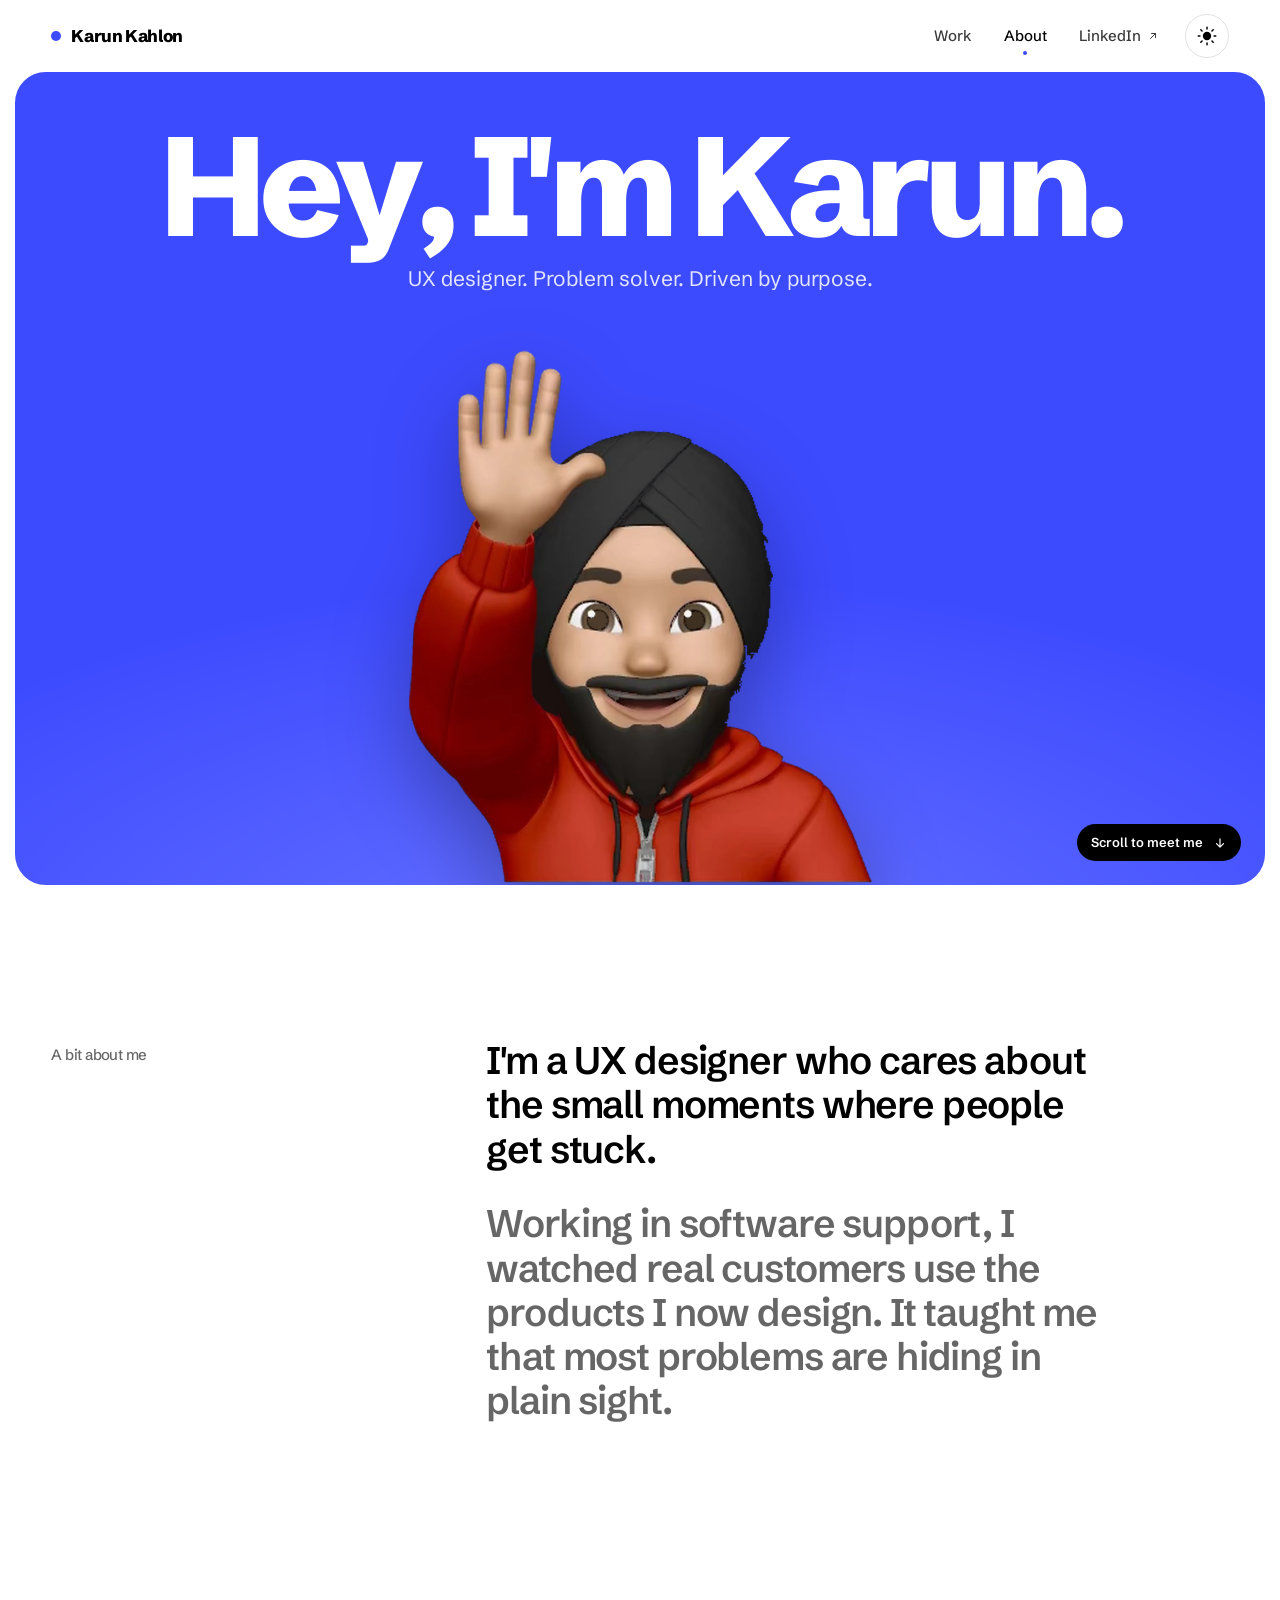
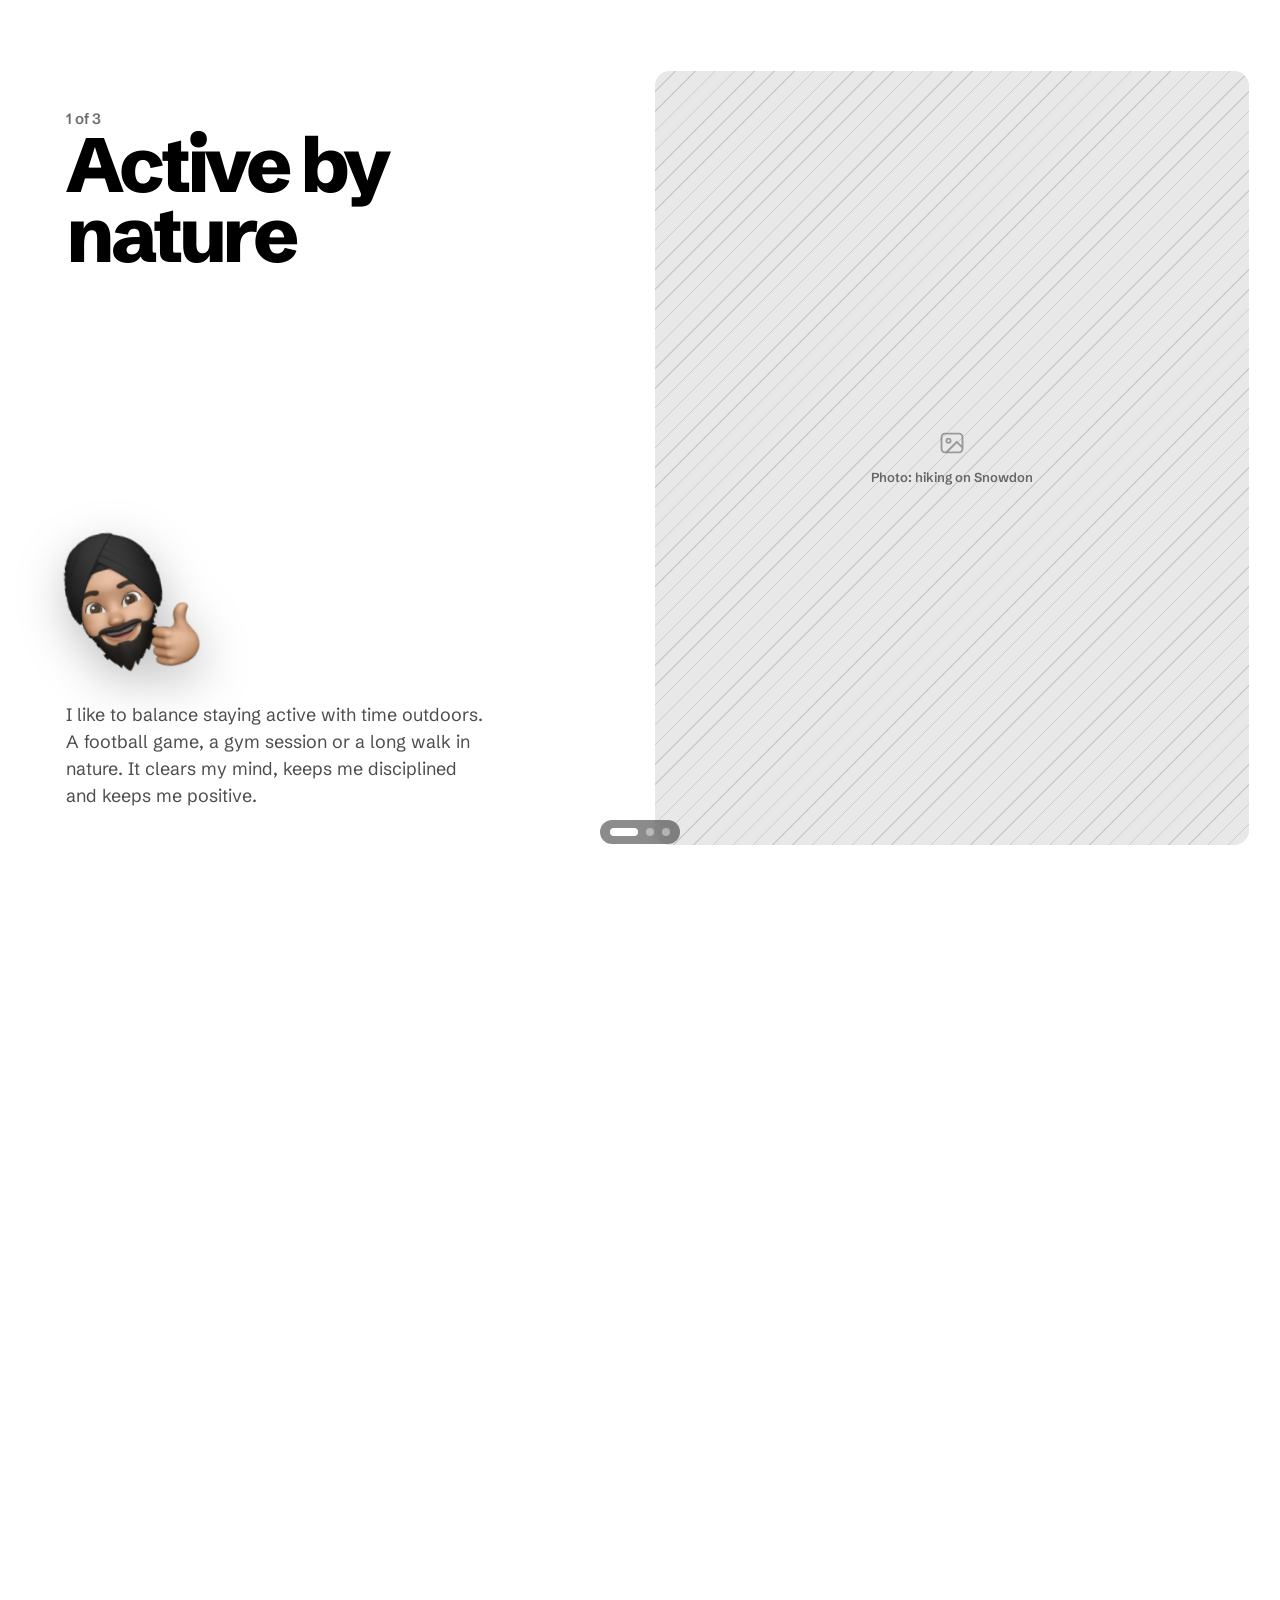
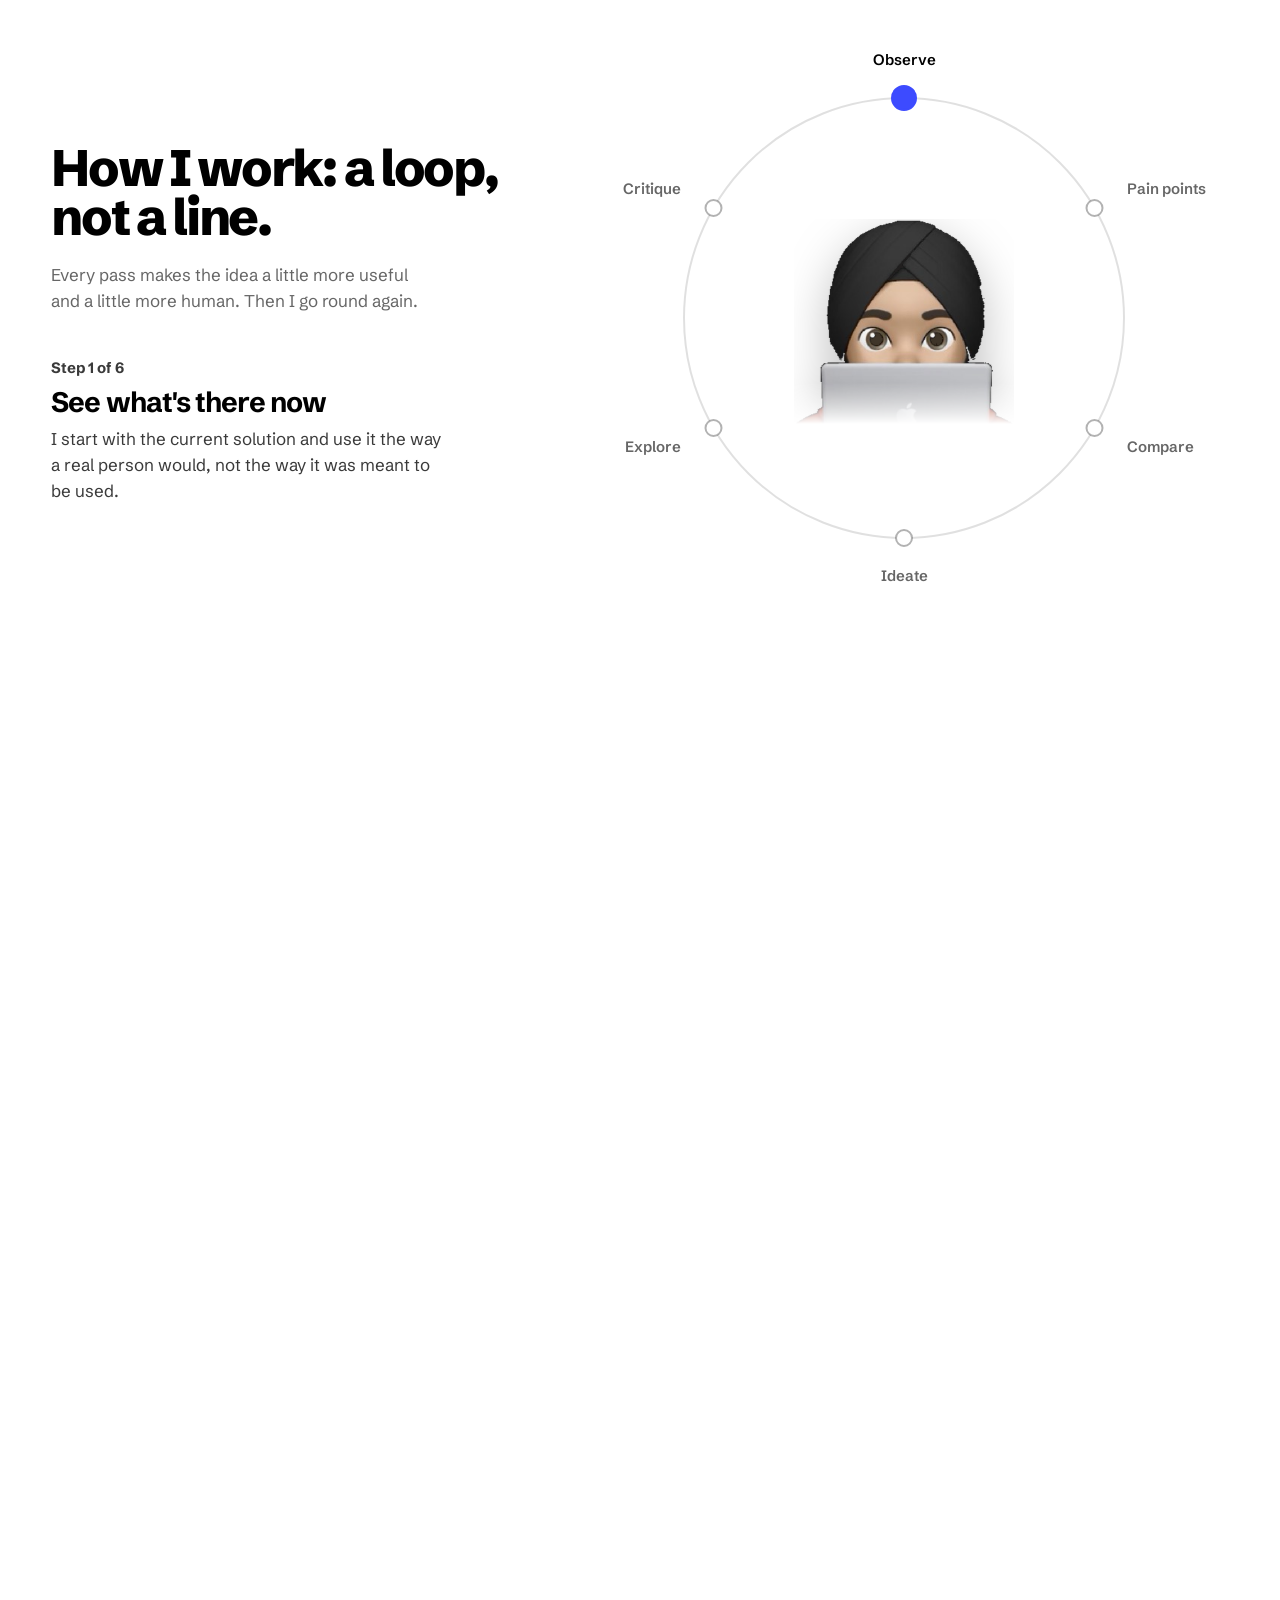
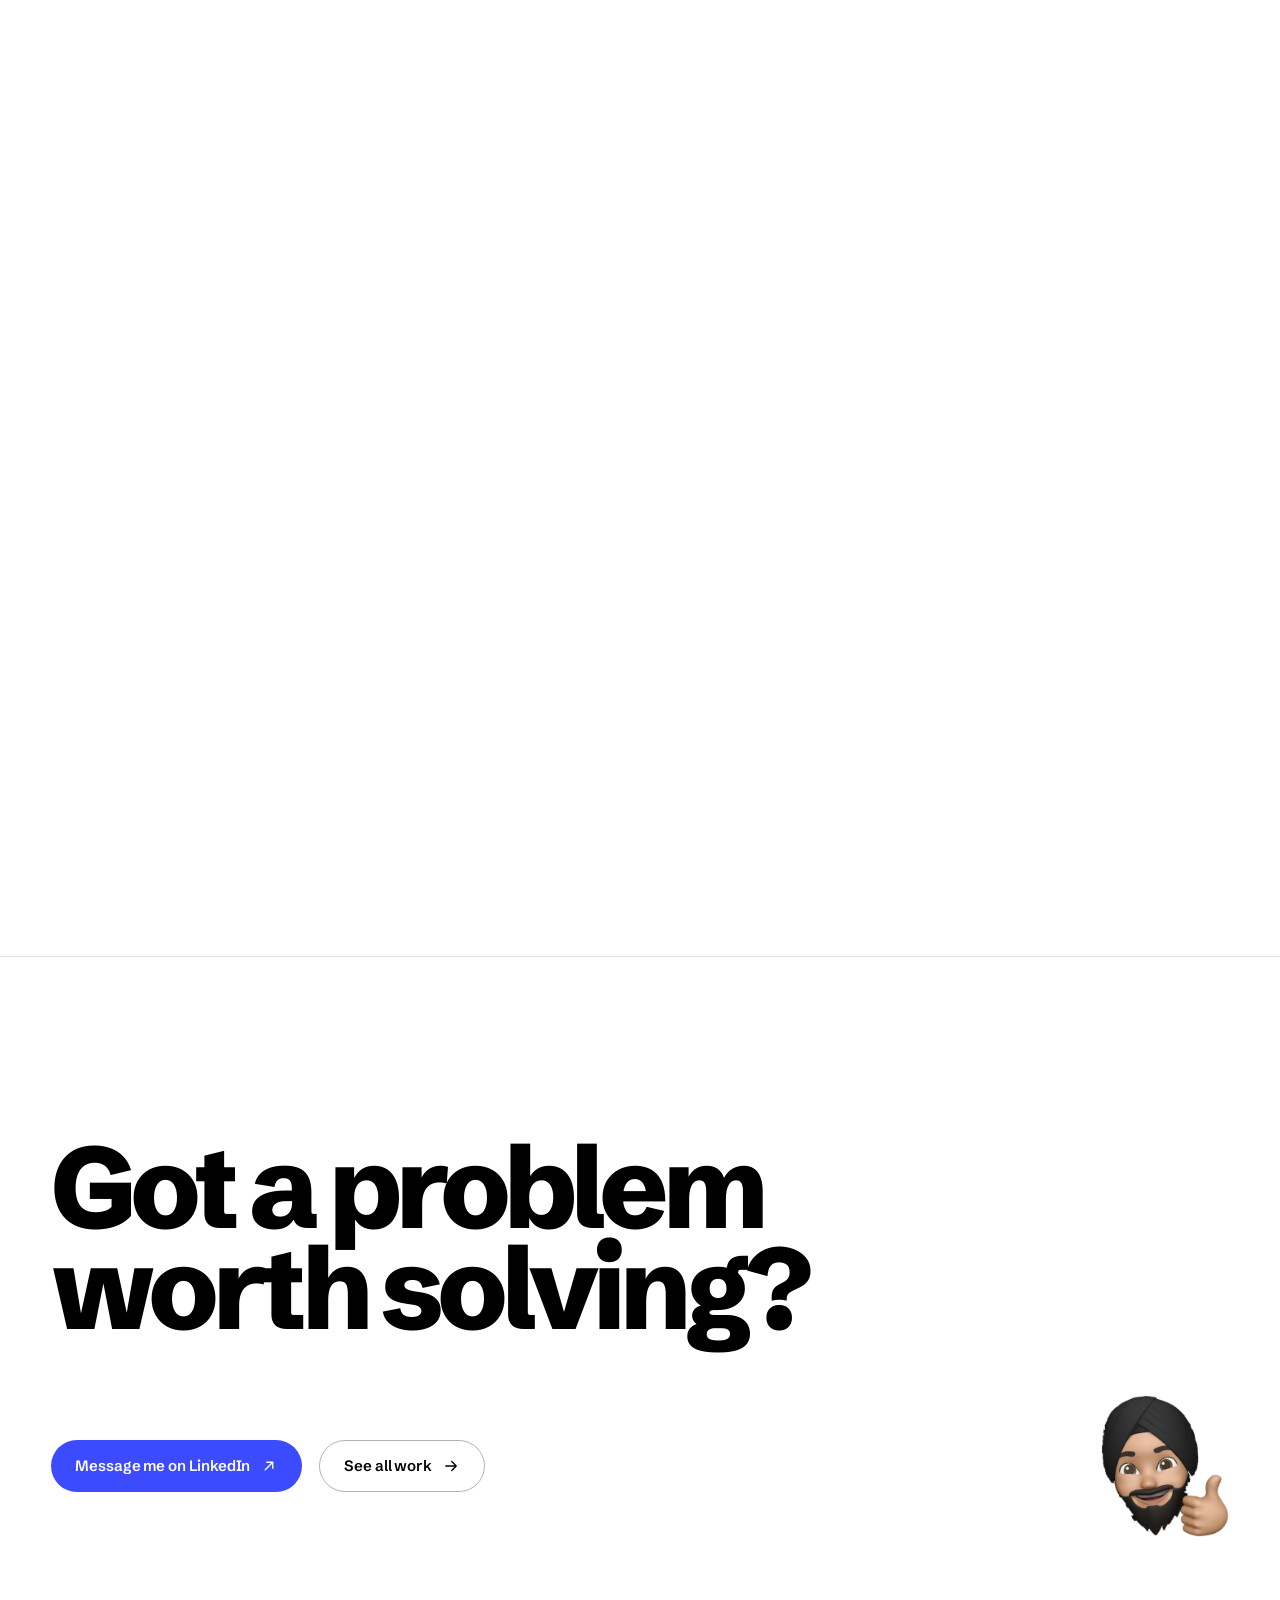
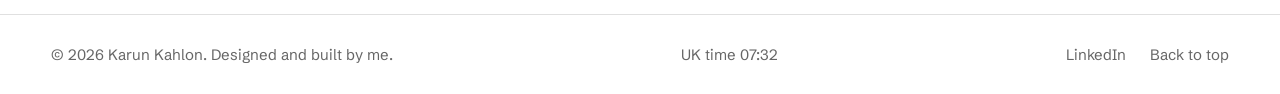
==== about.html @ d818f1c5 "Portfolio v2" ====
<!DOCTYPE html>
<html lang="en-GB">
<head>
  <meta charset="UTF-8">
  <meta name="viewport" content="width=device-width, initial-scale=1, viewport-fit=cover">
  <title>About — Karun Kahlon</title>
  <meta name="description" content="Get to know Karun Kahlon: UX designer, hiker, gamer and culture enthusiast, and the iterative loop he designs with.">
  <meta name="theme-color" content="#000000">
  <meta property="og:title" content="About — Karun Kahlon">
  <meta property="og:description" content="Get to know Karun Kahlon: UX designer, hiker, gamer and culture enthusiast, and the iterative loop he designs with.">
  <link rel="icon" type="image/svg+xml" href="favicon.svg">
  <link rel="apple-touch-icon" href="favicon.svg">
  <link rel="preconnect" href="https://fonts.googleapis.com">
  <link rel="preconnect" href="https://fonts.gstatic.com" crossorigin>
  <link rel="stylesheet" href="https://fonts.googleapis.com/css2?family=Schibsted+Grotesk:wght@400..900&display=swap">
  <link rel="stylesheet" href="assets/css/main.css">
  <script>
    /* Theme before paint + missing-image fallbacks (runs before any image loads) */
    (function () {
      var r = document.documentElement, t;
      r.classList.add("js");
      try { t = localStorage.getItem("kk-theme"); } catch (e) {}
      if (!t) t = matchMedia("(prefers-color-scheme: light)").matches ? "light" : "dark";
      r.dataset.theme = t;
      window.__kkQueue = [];
      document.addEventListener("error", function (e) {
        var i = e.target;
        if (!i || i.tagName !== "IMG") return;
        var f = i.getAttribute("data-fallback");
        if (f && !i.dataset.fb) { i.dataset.fb = "1"; i.src = f; return; }
        window.__kkMissing ? window.__kkMissing(i) : window.__kkQueue.push(i);
      }, true);
    })();
  </script>
</head>
<body class="page-about">
<a class="skip-link" href="#main">Skip to content</a>

<header class="nav">
  <div class="wrap nav__inner">
    <a class="nav__brand" href="index.html" aria-label="Karun Kahlon, home"><span class="nav__brand-mark" aria-hidden="true"></span>Karun Kahlon</a>
    <nav class="nav__links" aria-label="Main">
      <a class="nav__link" href="Projects.html">Work</a>
      <a class="nav__link" href="about.html" aria-current="page">About</a>
      <a class="nav__link" href="https://www.linkedin.com/in/karun-kahlon-783655301/" target="_blank" rel="noopener noreferrer">LinkedIn <svg viewBox="0 0 24 24" fill="none" stroke="currentColor" stroke-width="2" stroke-linecap="round" stroke-linejoin="round" aria-hidden="true"><path d="M7 17 17 7M9 7h8v8"/></svg></a>
      <button class="theme-toggle" type="button" data-theme-toggle aria-label="Switch theme">
          <svg viewBox="0 0 24 24" aria-hidden="true">
            <mask id="moon-cut"><rect width="24" height="24" fill="#fff"/><circle class="moon-mask" cx="30" cy="-6" r="7" fill="#000"/></mask>
            <circle class="sun-core" cx="12" cy="12" r="5" fill="currentColor" mask="url(#moon-cut)"/>
            <g class="sun-rays" stroke="currentColor" stroke-width="1.8" stroke-linecap="round"><path d="M12 1.5v2M12 20.5v2M1.5 12h2M20.5 12h2M4.6 4.6 6 6M18 18l1.4 1.4M4.6 19.4 6 18M18 6l1.4-1.4"/></g>
          </svg>
      </button>
      <button class="menu-btn nav__menu-btn" type="button" aria-controls="menu" aria-expanded="false" aria-label="Open menu"><span></span></button>
    </nav>
  </div>
</header>

<div class="menu" id="menu" aria-hidden="true">
  <nav class="menu__links" aria-label="Mobile">
    <a class="menu__link" href="Projects.html">Work</a>
    <a class="menu__link" href="about.html" aria-current="page">About</a>
    <a class="menu__link" href="https://www.linkedin.com/in/karun-kahlon-783655301/" target="_blank" rel="noopener noreferrer">LinkedIn</a>
  </nav>
  <p class="menu__foot">UX designer, UK. It's <span data-clock>--:--</span> here.</p>
</div>

<main id="main">

  <section class="about-hero" aria-labelledby="about-title">
    <div class="about-hero__text">
      <h1 class="about-hero__title" id="about-title">Hey, I'm Karun.</h1>
      <p class="about-hero__sub">UX designer. Problem solver. Driven by purpose.</p>
    </div>
    <img class="about-hero__memoji" src="Images/Memoji/wave.png" alt="Karun's memoji, waving hello" width="872" height="1000">
    <span class="about-hero__cue" aria-hidden="true">Scroll to meet me <svg viewBox="0 0 24 24" fill="none" stroke="currentColor" stroke-width="2" stroke-linecap="round" stroke-linejoin="round" aria-hidden="true"><path d="M12 5v14M6 13l6 6 6-6"/></svg></span>
  </section>

  <section class="intro" aria-labelledby="intro-title">
    <div class="wrap intro__grid">
      <h2 class="intro__label" id="intro-title">A bit about me</h2>
      <div>
        <p class="intro__text">I'm a UX designer who cares about the small moments where people get stuck.</p>
        <p class="intro__text">Working in software support, I watched real customers use the products I now design. It taught me that most problems are hiding in plain sight.</p>
      </div>
    </div>
  </section>

  <section class="chapters" aria-labelledby="chapters-title">
    <h2 class="sr-only" id="chapters-title">Outside of work</h2>
    <div class="chapters__pin">
      <div class="chapters__stage">

        <article class="chapter chapter--paper" style="--mr:-8deg">
          <div class="chapter__body">
            <div>
              <p class="chapter__num">1 of 3</p>
              <h3 class="chapter__title">Active by nature</h3>
            </div>
            <div>
              <img class="chapter__memoji" src="Images/Memoji/thumbs-up.png" alt="" loading="lazy" width="628" height="700">
              <p class="chapter__text">I like to balance staying active with time outdoors. A football game, a gym session or a long walk in nature. It clears my mind, keeps me disciplined and keeps me positive.</p>
            </div>
          </div>
          <div class="chapter__media"><img src="Images/LandingPage/Snowdon.jpg" alt="Photo: hiking on Snowdon" loading="lazy"></div>
        </article>

        <article class="chapter chapter--graphite" style="--mr:6deg">
          <div class="chapter__body">
            <div>
              <p class="chapter__num">2 of 3</p>
              <h3 class="chapter__title">Games, tech and cinema</h3>
            </div>
            <div>
              <img class="chapter__memoji" src="Images/Memoji/celebrate.png" alt="" loading="lazy" width="699" height="700">
              <p class="chapter__text">I've always been curious about what makes digital experiences engaging and memorable. Trying new products, getting lost in a game, or noticing the detail in a film.</p>
            </div>
          </div>
          <div class="chapter__media"><img src="Images/LandingPage/Spider-Man.JPG" alt="Photo: games, tech and cinema" loading="lazy"></div>
        </article>

        <article class="chapter chapter--accent" style="--mr:-4deg">
          <div class="chapter__body">
            <div>
              <p class="chapter__num">3 of 3</p>
              <h3 class="chapter__title">Culture and curiosity</h3>
            </div>
            <div>
              <img class="chapter__memoji" src="Images/Memoji/idea.png" alt="" loading="lazy" width="511" height="700">
              <p class="chapter__text">I'm fascinated by how culture shapes the way we think. Understanding different perspectives is key to designing things that are inclusive and meaningful.</p>
            </div>
          </div>
          <div class="chapter__media"><img src="Images/LandingPage/Antalya arch.png" alt="Photo: an arch in Antalya" loading="lazy"></div>
        </article>

      </div>
      <div class="chapters__dots" aria-hidden="true"><span class="is-active"></span><span></span><span></span></div>
    </div>
  </section>

  <section class="loop" aria-labelledby="loop-title">
    <div class="loop__pin">
      <div class="wrap loop__grid">
        <div>
          <h2 class="loop__title" id="loop-title">How I work: a loop, not a line.</h2>
          <p class="loop__note">Every pass makes the idea a little more useful and a little more human. Then I go round again.</p>
          <div class="loop__steps">
            <div class="loop__step" data-short="Observe" data-memoji="Images/Memoji/laptop.png">
              <p class="loop__step-n">Step 1 of 6</p>
              <h3>See what's there now</h3>
              <p>I start with the current solution and use it the way a real person would, not the way it was meant to be used.</p>
            </div>
            <div class="loop__step" data-short="Pain points" data-memoji="Images/Memoji/thumbs-down.png">
              <p class="loop__step-n">Step 2 of 6</p>
              <h3>Find the pain points</h3>
              <p>Where do people hesitate, backtrack or give up? Those moments become the brief.</p>
            </div>
            <div class="loop__step" data-short="Compare" data-memoji="Images/Memoji/shrug.png">
              <p class="loop__step-n">Step 3 of 6</p>
              <h3>Study the competition</h3>
              <p>I analyse how others solve the same problem, noting what's worth learning from and what to avoid.</p>
            </div>
            <div class="loop__step" data-short="Ideate" data-memoji="Images/Memoji/idea.png">
              <p class="loop__step-n">Step 4 of 6</p>
              <h3>Generate ideas</h3>
              <p>Sketches, flows and rough layouts. Quantity first, judgement later.</p>
            </div>
            <div class="loop__step" data-short="Explore" data-memoji="Images/Memoji/celebrate.png">
              <p class="loop__step-n">Step 5 of 6</p>
              <h3>Explore UI with AI</h3>
              <p>I use AI to widen the range of visual directions quickly and find a bit of flair I might not reach alone.</p>
            </div>
            <div class="loop__step" data-short="Critique" data-memoji="Images/Memoji/thumbs-up.png">
              <p class="loop__step-n">Step 6 of 6</p>
              <h3>Critique and make it human</h3>
              <p>Then I challenge what the AI suggested, cut anything generic and shape it around real users. And assess again.</p>
            </div>
          </div>
        </div>
        <div class="loop__ring">
          <svg viewBox="0 0 560 560" aria-hidden="true">
            <circle class="loop__track" cx="280" cy="280" r="220"/>
            <circle class="loop__progress" cx="280" cy="280" r="220"/>
            <g class="loop__nodes"></g>
          </svg>
          <div class="loop__center"><img src="Images/Memoji/laptop.png" alt="" width="700" height="655"></div>
        </div>
      </div>
    </div>
  </section>

<section class="contact" aria-labelledby="contact-title">
  <div class="wrap">
    <h2 class="contact__title" id="contact-title">Got a problem worth solving?</h2>
    <div class="contact__row">
      <a class="btn btn--accent" href="https://www.linkedin.com/in/karun-kahlon-783655301/" target="_blank" rel="noopener noreferrer" data-magnetic="0.35"><span class="roll"><span class="roll__in" data-label="Message me on LinkedIn">Message me on LinkedIn</span></span><svg class="btn__icon btn__icon--ne" viewBox="0 0 24 24" fill="none" stroke="currentColor" stroke-width="1.8" stroke-linecap="round" stroke-linejoin="round" aria-hidden="true"><path d="M7 17 17 7M9 7h8v8"/></svg></a>
      <a class="btn btn--ghost" href="Projects.html" data-magnetic="0.25"><span class="roll"><span class="roll__in" data-label="See all work">See all work</span></span><svg class="btn__icon btn__icon--e" viewBox="0 0 24 24" fill="none" stroke="currentColor" stroke-width="1.8" stroke-linecap="round" stroke-linejoin="round" aria-hidden="true"><path d="M5 12h14M13 6l6 6-6 6"/></svg></a>
      <img class="contact__memoji" src="Images/Memoji/thumbs-up.png" alt="" loading="lazy" width="628" height="700">
    </div>
  </div>
</section>

</main>

<footer class="footer">
  <div class="wrap footer__inner">
    <p>&copy; <span data-year>2026</span> Karun Kahlon. Designed and built by me.</p>
    <p>UK time <span data-clock>--:--</span></p>
    <div class="footer__links">
      <a href="https://www.linkedin.com/in/karun-kahlon-783655301/" target="_blank" rel="noopener noreferrer">LinkedIn</a>
      <a href="#main">Back to top</a>
    </div>
  </div>
</footer>

<script src="assets/js/projects.js"></script>
<script src="assets/js/main.js"></script>
</body>
</html>
---- assets/css/main.css ----
/* ==========================================================================
   Karun Kahlon — Portfolio v2
   Monotone black / white + Signal blue for actions and UI enhancement.
   ========================================================================== */

/* ---------- 1. Tokens ---------- */
:root {
  /* Signal blue ramp — the only colour. Used for actions, focus, progress. */
  --acc-50:  #EDEFFF;
  --acc-200: #BFC5FF;
  --acc-300: #8C95FF;   /* accent text on black (7.9:1) */
  --acc-500: #3D4BFF;   /* fills; white text on it = 5.8:1 */
  --acc-600: #2B36D9;   /* hover */
  --acc-700: #2B36D9;   /* accent text on white (7.0:1) */
  --acc-900: #10166B;
  --on-accent: #FFFFFF;

  /* Type */
  --font: "Schibsted Grotesk", ui-sans-serif, system-ui, -apple-system, "Segoe UI", Helvetica, Arial, sans-serif;
  --fs-xs: 0.8125rem;   /* 13 */
  --fs-sm: 0.9375rem;   /* 15 */
  --fs-md: 1.0625rem;   /* 17 body */
  --fs-lg: 1.3125rem;   /* 21 */
  --fs-xl: clamp(1.5rem, 2.2vw, 2rem);
  --fs-2xl: clamp(2rem, 4vw, 3.5rem);
  --fs-3xl: clamp(2.75rem, 6.5vw, 6rem);
  --fs-hero: clamp(3rem, 8.6vw, 9.25rem);

  /* Space & shape — radius steps with hierarchy: stage > card > media > control */
  --inset: clamp(10px, 1.2vw, 16px);
  --gutter: clamp(20px, 4vw, 56px);
  --nav-h: 72px;
  --r-stage: clamp(20px, 2.4vw, 32px);
  --r-card: 20px;
  --r-media: 12px;
  --r-pill: 999px;
  --max: 1440px;

  --ease-out: cubic-bezier(0.16, 1, 0.3, 1);
  --ease-inout: cubic-bezier(0.76, 0, 0.24, 1);
  --spring: cubic-bezier(0.34, 1.56, 0.64, 1);
}

/* Dark (default) */
:root,
:root[data-theme="dark"] {
  color-scheme: dark;
  --bg: #000000;
  --surface: #121212;
  --surface-2: #1C1C1C;
  --text: #FFFFFF;
  --text-2: #BDBDBD;
  --muted: #8C8C8C;
  --line: rgba(255, 255, 255, 0.12);
  --line-strong: rgba(255, 255, 255, 0.28);
  --invert-bg: #FFFFFF;
  --invert-text: #000000;
  --accent-text: var(--acc-300);
  --nav-bg: rgba(0, 0, 0, 0.72);
}

@media (prefers-color-scheme: light) {
  :root:not([data-theme="dark"]) {
    color-scheme: light;
    --bg: #FFFFFF;
    --surface: #F2F2F2;
    --surface-2: #E8E8E8;
    --text: #000000;
    --text-2: #3A3A3A;
    --muted: #666666;
    --line: rgba(0, 0, 0, 0.12);
    --line-strong: rgba(0, 0, 0, 0.3);
    --invert-bg: #000000;
    --invert-text: #FFFFFF;
    --accent-text: var(--acc-700);
    --nav-bg: rgba(255, 255, 255, 0.78);
  }
}

:root[data-theme="light"] {
  color-scheme: light;
  --bg: #FFFFFF;
  --surface: #F2F2F2;
  --surface-2: #E8E8E8;
  --text: #000000;
  --text-2: #3A3A3A;
  --muted: #666666;
  --line: rgba(0, 0, 0, 0.12);
  --line-strong: rgba(0, 0, 0, 0.3);
  --invert-bg: #000000;
  --invert-text: #FFFFFF;
  --accent-text: var(--acc-700);
  --nav-bg: rgba(255, 255, 255, 0.78);
}

/* Cross-document page transitions (Chrome/Edge 126+, Safari 18.2+) */
@view-transition { navigation: auto; }
::view-transition-old(root),
::view-transition-new(root) { animation-duration: 0.35s; }

/* Theme switch circular reveal */
.theme-switching::view-transition-old(root),
.theme-switching::view-transition-new(root) { animation: none; mix-blend-mode: normal; }

/* ---------- 2. Base ---------- */
*, *::before, *::after { box-sizing: border-box; }

html {
  -webkit-text-size-adjust: 100%;
  scroll-padding-top: calc(var(--nav-h) + 24px);
}

:root { padding-top: env(safe-area-inset-top, 0px); padding-bottom: env(safe-area-inset-bottom, 0px); }

body {
  margin: 0;
  background: var(--bg);
  color: var(--text);
  font-family: var(--font);
  font-size: var(--fs-md);
  line-height: 1.55;
  -webkit-font-smoothing: antialiased;
  -moz-osx-font-smoothing: grayscale;
  text-rendering: optimizeLegibility;
  overflow-x: clip;
  transition: background-color 0.4s ease, color 0.4s ease;
}

img { max-width: 100%; height: auto; display: block; }
a { color: inherit; text-decoration: none; }
button { font: inherit; color: inherit; background: none; border: 0; padding: 0; cursor: pointer; }
h1, h2, h3, h4, p { margin: 0; }
h1, h2, h3, h4 { font-weight: 700; letter-spacing: -0.035em; line-height: 1; }

::selection { background: var(--acc-500); color: var(--on-accent); }

:focus-visible {
  outline: 2px solid var(--acc-500);
  outline-offset: 3px;
  border-radius: 6px;
}

.sr-only {
  position: absolute; width: 1px; height: 1px; padding: 0; margin: -1px;
  overflow: hidden; clip: rect(0 0 0 0); white-space: nowrap; border: 0;
}

.skip-link {
  position: fixed; left: var(--inset); top: -100px; z-index: 200;
  background: var(--acc-500); color: var(--on-accent); padding: 12px 18px; border-radius: var(--r-pill);
  font-weight: 600; transition: top 0.2s;
}
.skip-link:focus { top: calc(var(--inset) + env(safe-area-inset-top, 0px)); }

.wrap {
  width: 100%;
  max-width: var(--max);
  margin-inline: auto;
  padding-inline: var(--gutter);
}

.muted { color: var(--muted); }

/* ---------- 3. Navigation ---------- */
.nav {
  position: fixed;
  top: 0; left: 0; right: 0;
  z-index: 100;
  padding-top: env(safe-area-inset-top, 0px);
  transition: transform 0.5s var(--ease-out), background-color 0.3s ease, border-color 0.3s ease;
  border-bottom: 1px solid transparent;
}
.nav.is-scrolled {
  background: var(--nav-bg);
  -webkit-backdrop-filter: blur(16px) saturate(1.4);
  backdrop-filter: blur(16px) saturate(1.4);
  border-bottom-color: var(--line);
}
.nav.is-hidden { transform: translateY(-110%); }

.nav__inner {
  height: var(--nav-h);
  display: flex;
  align-items: center;
  justify-content: space-between;
  gap: 24px;
}

.nav__brand {
  font-weight: 800;
  font-size: 1.0625rem;
  letter-spacing: -0.02em;
  display: inline-flex;
  align-items: center;
  gap: 10px;
}
.nav__brand-mark {
  width: 10px; height: 10px; border-radius: 50%;
  background: var(--acc-500);
  transition: transform 0.5s var(--spring);
}
.nav__brand:hover .nav__brand-mark { transform: scale(1.5); }

.nav__links {
  display: flex;
  align-items: center;
  gap: 4px;
}

.nav__link {
  position: relative;
  padding: 10px 14px;
  font-size: var(--fs-sm);
  font-weight: 500;
  color: var(--text-2);
  border-radius: var(--r-pill);
  transition: color 0.2s ease, background-color 0.2s ease;
  display: inline-flex; align-items: center; gap: 6px;
}
.nav__link:hover { color: var(--text); background: var(--surface); }
.nav__link[aria-current="page"] { color: var(--text); }
.nav__link[aria-current="page"]::after {
  content: "";
  position: absolute; left: 50%; bottom: 3px;
  width: 4px; height: 4px; border-radius: 50%;
  background: var(--acc-500);
  transform: translateX(-50%);
}
.nav__link svg { width: 12px; height: 12px; }

.theme-toggle {
  width: 44px; height: 44px;
  border-radius: 50%;
  border: 1px solid var(--line);
  display: grid; place-items: center;
  margin-left: 8px;
  transition: border-color 0.2s, background-color 0.2s;
}
.theme-toggle:hover { border-color: var(--line-strong); background: var(--surface); }
.theme-toggle svg { width: 20px; height: 20px; overflow: visible; }
.theme-toggle .sun-core { transition: r 0.5s var(--ease-out), transform 0.5s var(--ease-out); transform-origin: center; }
.theme-toggle .sun-rays { transition: opacity 0.4s, transform 0.6s var(--ease-out); transform-origin: 12px 12px; }
.theme-toggle .moon-mask { transition: cx 0.5s var(--ease-out), cy 0.5s var(--ease-out); }
/* dark theme shows the moon */
:root[data-theme="dark"] .theme-toggle .sun-rays { opacity: 0; transform: rotate(-60deg) scale(0.6); }
:root[data-theme="dark"] .theme-toggle .sun-core { r: 9; }
:root[data-theme="dark"] .theme-toggle .moon-mask { cx: 17; cy: 7; }

.nav__links .nav__menu-btn { display: none; }

/* Mobile menu */
.menu {
  position: fixed; inset: 0; z-index: 99;
  background: var(--bg);
  padding: calc(var(--nav-h) + 24px + env(safe-area-inset-top, 0px)) var(--gutter) calc(32px + env(safe-area-inset-bottom, 0px));
  display: flex; flex-direction: column; justify-content: space-between;
  clip-path: inset(0 0 100% 0);
  transition: clip-path 0.6s var(--ease-inout), visibility 0s 0.6s;
  visibility: hidden;
}
.menu.is-open { clip-path: inset(0 0 0 0); visibility: visible; transition: clip-path 0.6s var(--ease-inout); }
.menu__links { display: flex; flex-direction: column; gap: 4px; }
.menu__link {
  font-size: clamp(2.5rem, 12vw, 4rem);
  font-weight: 800;
  letter-spacing: -0.04em;
  line-height: 1.1;
  display: block;
  opacity: 0; transform: translateY(24px);
  transition: opacity 0.4s, transform 0.6s var(--ease-out);
}
.menu.is-open .menu__link { opacity: 1; transform: none; }
.menu.is-open .menu__link:nth-child(2) { transition-delay: 0.05s; }
.menu.is-open .menu__link:nth-child(3) { transition-delay: 0.1s; }
.menu__link[aria-current="page"] { color: var(--accent-text); }
.menu__foot { color: var(--muted); font-size: var(--fs-sm); }

.menu-btn {
  width: 44px; height: 44px; border-radius: 50%;
  border: 1px solid var(--line);
  display: grid; place-items: center;
}
.menu-btn span { position: relative; width: 16px; height: 8px; }
.menu-btn span::before, .menu-btn span::after {
  content: ""; position: absolute; left: 0; right: 0; height: 1.5px; background: currentColor;
  transition: transform 0.4s var(--ease-out), top 0.4s var(--ease-out);
}
.menu-btn span::before { top: 0; }
.menu-btn span::after { top: 6.5px; }
.menu-btn[aria-expanded="true"] span::before { top: 3.25px; transform: rotate(45deg); }
.menu-btn[aria-expanded="true"] span::after { top: 3.25px; transform: rotate(-45deg); }

/* ---------- 4. Buttons ---------- */
.btn {
  --btn-bg: transparent;
  --btn-fg: var(--text);
  position: relative;
  display: inline-flex;
  align-items: center;
  gap: 10px;
  height: 52px;
  padding: 0 24px;
  border-radius: var(--r-pill);
  background: var(--btn-bg);
  color: var(--btn-fg);
  font-size: var(--fs-sm);
  font-weight: 600;
  letter-spacing: -0.005em;
  white-space: nowrap;
  isolation: isolate;
  transition: background-color 0.25s ease, border-color 0.25s ease, color 0.25s ease;
  will-change: transform;
}
.btn--accent { --btn-bg: var(--acc-500); --btn-fg: var(--on-accent); }
.btn--accent:hover { --btn-bg: var(--acc-600); }
.btn--ghost { border: 1px solid var(--line-strong); }
.btn--ghost:hover { --btn-bg: var(--surface); border-color: var(--text); }
.btn--invert { --btn-bg: var(--invert-bg); --btn-fg: var(--invert-text); }
.btn--sm { height: 40px; padding: 0 16px; font-size: var(--fs-xs); }

/* Text roll on hover */
.roll {
  display: inline-block;
  overflow: hidden;
  position: relative;
  line-height: 1.3;
  height: 1.3em;
}
.roll__in { display: block; transition: transform 0.45s var(--ease-out); }
.roll__in::after {
  content: attr(data-label);
  display: block;
}
.btn:hover .roll__in,
a:hover > .roll .roll__in,
.card-link:hover .roll__in { transform: translateY(-50%); }

.btn__icon {
  width: 18px; height: 18px; flex: none;
  transition: transform 0.45s var(--ease-out);
}
.btn:hover .btn__icon--ne { transform: rotate(45deg); }
.btn:hover .btn__icon--e { transform: translateX(3px); }

.arrow-circle {
  width: 56px; height: 56px; border-radius: 50%;
  display: grid; place-items: center;
  background: var(--invert-bg); color: var(--invert-text);
  flex: none;
}
.arrow-circle svg { width: 22px; height: 22px; }

/* ---------- 5. Cursor chip ---------- */
.cursor-chip {
  position: fixed; top: 0; left: 0; z-index: 150;
  width: 96px; height: 96px; margin: -48px 0 0 -48px;
  border-radius: 50%;
  background: var(--acc-500);
  color: var(--on-accent);
  display: grid; place-items: center;
  font-size: var(--fs-xs);
  font-weight: 700;
  text-align: center;
  line-height: 1.15;
  pointer-events: none;
  transform: translate3d(var(--x, -200px), var(--y, -200px), 0) scale(0);
  transition: transform 0s, opacity 0.2s;
  opacity: 0;
}
.cursor-chip__inner { display: flex; flex-direction: column; align-items: center; gap: 4px; transition: transform 0.4s var(--spring); transform: scale(0); }
.cursor-chip.is-active { opacity: 1; }
.cursor-chip.is-active .cursor-chip__inner { transform: scale(1); }
.cursor-chip svg { width: 18px; height: 18px; }
@media (hover: none), (pointer: coarse) { .cursor-chip { display: none; } }
[data-cursor] { cursor: none; }
@media (hover: none), (pointer: coarse) { [data-cursor] { cursor: pointer; } }

/* ---------- 6. Home hero ---------- */
.hero {
  min-height: 100svh;
  padding-top: calc(var(--nav-h) + clamp(24px, 6vh, 72px));
  padding-bottom: clamp(32px, 6vh, 64px);
  display: flex;
  align-items: center;
}
.hero__grid {
  display: grid;
  grid-template-columns: minmax(0, 1fr) auto;
  gap: clamp(28px, 5vw, 80px);
  align-items: end;
  width: 100%;
}
.hero__title {
  font-size: var(--fs-hero);
  font-weight: 800;
  letter-spacing: -0.055em;
  line-height: 0.9;
  max-width: 11ch;
}
.hero__title .line { display: block; white-space: nowrap; }
.hero__lede {
  margin-top: clamp(24px, 3vw, 40px);
  max-width: 44ch;
  font-size: var(--fs-lg);
  line-height: 1.45;
  color: var(--text-2);
}
.hero__actions { margin-top: 28px; display: flex; flex-wrap: wrap; gap: 12px; }

/* Decrypted text chars */
.dc-word { display: inline-block; white-space: nowrap; }
.dc-char { display: inline-block; }
.dc-char.is-scrambled { color: var(--muted); }

/* Memoji card — the doorway to About */
.memoji-card {
  position: relative;
  display: block;
  width: clamp(250px, 29vw, 430px);
  aspect-ratio: 4 / 5;
  border-radius: var(--r-stage);
  background:
    radial-gradient(120% 80% at 50% 110%, rgba(255,255,255,0.22), transparent 60%),
    var(--acc-500);
  color: var(--on-accent);
  overflow: hidden;
  transform-style: preserve-3d;
  transform: perspective(900px) rotateX(var(--rx, 0deg)) rotateY(var(--ry, 0deg));
  transition: transform 0.6s var(--ease-out), box-shadow 0.6s var(--ease-out);
  -webkit-tap-highlight-color: transparent;
}
.memoji-card:hover { box-shadow: 0 40px 80px -30px rgba(61, 75, 255, 0.55); }
.memoji-card__top {
  position: absolute; inset: 22px 22px auto 22px;
  display: flex; justify-content: space-between; align-items: flex-start;
  z-index: 2;
}
.memoji-card__hello { font-size: var(--fs-lg); font-weight: 700; letter-spacing: -0.02em; line-height: 1.15; }
.memoji-card__hello small { display: block; font-size: var(--fs-sm); font-weight: 500; opacity: 0.8; letter-spacing: 0; }
.memoji-card__arrow {
  width: 56px; height: 56px; border-radius: 50%;
  background: #fff; color: var(--acc-500);
  display: grid; place-items: center;
  transform: scale(0) rotate(-45deg);
  transition: transform 0.5s var(--spring);
}
.memoji-card__arrow svg { width: 22px; height: 22px; }
.memoji-card:hover .memoji-card__arrow,
.memoji-card:focus-visible .memoji-card__arrow { transform: scale(1) rotate(0deg); }
@media (hover: none) { .memoji-card__arrow { transform: scale(0.85) rotate(0deg); } }

.memoji-card__img {
  position: absolute;
  left: 50%; bottom: -2%;
  width: 92%;
  transform: translateX(-50%) translateZ(40px);
  transition: transform 0.6s var(--ease-out);
  filter: drop-shadow(0 20px 30px rgba(0, 0, 0, 0.25));
  pointer-events: none;
}
.memoji-card:hover .memoji-card__img { transform: translateX(-50%) translateY(-3%) translateZ(40px) scale(1.03); }

.memoji-card__label {
  position: absolute; left: 22px; bottom: 20px; z-index: 2;
  font-size: var(--fs-xs); font-weight: 600;
  padding: 7px 12px; border-radius: var(--r-pill);
  background: #000; color: #fff;
}

/* Card → About expansion overlay */
.expand-overlay {
  position: fixed; z-index: 180;
  background:
    radial-gradient(120% 80% at 50% 110%, rgba(255,255,255,0.22), transparent 60%),
    var(--acc-500);
  border-radius: var(--r-stage);
  overflow: hidden;
  pointer-events: none;
}
.expand-overlay img {
  position: absolute;
  filter: drop-shadow(0 20px 30px rgba(0, 0, 0, 0.25));
}

/* Entrance of hero card (single orchestrated load moment) */
.js .hero .memoji-card { opacity: 0; translate: 60px 0; rotate: 4deg; }
.js .hero.is-in .memoji-card {
  opacity: 1; translate: 0 0; rotate: 0deg;
  transition: opacity 0.6s ease 0.35s, translate 1.1s var(--ease-out) 0.35s, rotate 1.1s var(--ease-out) 0.35s, transform 0.6s var(--ease-out), box-shadow 0.6s var(--ease-out);
}
.js .hero .hero__lede, .js .hero .hero__actions { opacity: 0; }
.js .hero.is-in .hero__lede, .js .hero.is-in .hero__actions { opacity: 1; transition: opacity 0.8s ease 0.9s; }

/* ---------- 7. Section headings ---------- */
.section { padding-block: clamp(80px, 12vw, 160px); }
.section-head {
  display: flex; align-items: flex-end; justify-content: space-between;
  gap: 24px; flex-wrap: wrap;
  margin-bottom: clamp(32px, 5vw, 64px);
}
.section-title { font-size: var(--fs-3xl); font-weight: 800; letter-spacing: -0.05em; line-height: 0.92; }
.section-note { max-width: 36ch; color: var(--muted); font-size: var(--fs-md); }

.text-link {
  display: inline-flex; align-items: center; gap: 8px;
  font-weight: 600; font-size: var(--fs-sm);
  color: var(--text);
  padding-bottom: 2px;
  background: linear-gradient(currentColor, currentColor) 0 100% / 100% 1px no-repeat;
  transition: background-size 0.4s var(--ease-out), color 0.2s;
}
.text-link:hover { color: var(--accent-text); background-size: 0% 1px; background-position: 100% 100%; }
.text-link svg { width: 14px; height: 14px; transition: transform 0.4s var(--ease-out); }
.text-link:hover svg { transform: rotate(45deg); }

/* ---------- 8. Selected work — stacking cards ---------- */
.stack { display: flex; flex-direction: column; gap: clamp(20px, 3vw, 40px); }
.stack__item {
  position: sticky;
  top: calc(var(--nav-h) + 16px + var(--i, 0) * 14px);
  --p: 0;
}
.work-card {
  position: relative;
  display: grid;
  grid-template-columns: minmax(0, 5fr) minmax(0, 7fr);
  gap: clamp(20px, 3vw, 48px);
  min-height: min(76vh, 700px);
  padding: clamp(20px, 2.6vw, 36px);
  border-radius: var(--r-stage);
  background: var(--surface);
  border: 1px solid var(--line);
  transform-origin: 50% 0%;
  transform: scale(calc(1 - var(--p) * 0.06));
  filter: brightness(calc(1 - var(--p) * 0.35));
  will-change: transform, filter;
  overflow: hidden;
}
.work-card__body { display: flex; flex-direction: column; justify-content: space-between; gap: 32px; padding: 8px 4px; }
.work-card__kicker { font-size: var(--fs-sm); color: var(--muted); font-weight: 500; }
.work-card__title {
  font-size: clamp(2.25rem, 4.6vw, 4.5rem);
  font-weight: 800; letter-spacing: -0.05em; line-height: 0.95;
  margin-top: 14px;
}
.work-card__summary { margin-top: 20px; color: var(--text-2); max-width: 40ch; font-size: var(--fs-md); }
.work-card__meta { display: grid; grid-template-columns: repeat(3, auto); justify-content: start; gap: 8px 32px; margin: 0; }
.work-card__meta div { display: flex; flex-direction: column; gap: 2px; }
.work-card__meta dt { font-size: var(--fs-xs); color: var(--muted); }
.work-card__meta dd { margin: 0; font-size: var(--fs-sm); font-weight: 600; }
.work-card__cta { margin-top: 28px; }

.work-card__media {
  position: relative;
  border-radius: var(--r-card);
  overflow: hidden;
  background:
    radial-gradient(90% 70% at 70% 20%, var(--surface), transparent 70%),
    var(--surface-2);
  min-height: 280px;
  display: grid;
  place-items: center;
  perspective: 1600px;
}
/* The screen floats, tilted, and straightens on hover */
.work-card__media > img {
  width: 86%;
  height: auto;
  border-radius: 10px;
  box-shadow: 0 50px 90px -30px rgba(0, 0, 0, 0.7), 0 0 0 1px var(--line);
  transform: rotateX(10deg) rotateY(-14deg) rotateZ(2.5deg);
  translate: 0 calc(var(--m, 0) * -4px);
  transition: transform 1s var(--ease-out), scale 1s var(--ease-out);
  transform-style: preserve-3d;
}
a.work-card:hover .work-card__media > img { transform: none; scale: 1.04; }
a.work-card .btn { pointer-events: none; }
a.work-card:hover .btn--accent { --btn-bg: var(--acc-600); }
a.work-card:hover .roll__in { transform: translateY(-50%); }
a.work-card:hover .btn__icon--e { transform: translateX(3px); }

/* Placeholder (upcoming) card */
.work-card--soon { background: var(--bg); border: 1px dashed var(--line-strong); }
.work-card--soon .work-card__media {
  background:
    repeating-linear-gradient(135deg, var(--line) 0 1px, transparent 1px 14px),
    var(--surface);
  display: grid; place-items: center;
}
.work-card--soon .work-card__media > img { -webkit-mask-image: linear-gradient(#000 78%, transparent); mask-image: linear-gradient(#000 78%, transparent); width: min(46%, 260px); transform: none; box-shadow: none; border-radius: 0; filter: drop-shadow(0 20px 30px rgba(0,0,0,.25)); }
.status-pill {
  display: inline-flex; align-items: center; gap: 8px;
  font-size: var(--fs-xs); font-weight: 600;
  padding: 6px 12px; border-radius: var(--r-pill);
  border: 1px solid var(--line-strong);
}
.status-pill::before {
  content: ""; width: 7px; height: 7px; border-radius: 50%;
  background: var(--acc-500);
  animation: pulse 1.8s ease-in-out infinite;
}
@keyframes pulse { 50% { opacity: 0.25; } }

/* ---------- 9. Philosophy — pinned scroll word fill ---------- */
.philo { position: relative; height: calc(var(--n, 4) * 90vh + 60vh); }
.philo__pin {
  position: sticky; top: 0;
  height: 100svh;
  display: flex; align-items: center;
}
.philo__grid {
  display: grid;
  grid-template-columns: minmax(200px, 3fr) minmax(0, 9fr);
  gap: clamp(24px, 5vw, 80px);
  width: 100%;
  align-items: center;
}
.philo__title { font-size: var(--fs-sm); color: var(--muted); font-weight: 500; margin-bottom: 20px; letter-spacing: 0; line-height: 1.4; }
.philo__labels { list-style: none; margin: 0; padding: 0; display: flex; flex-direction: column; gap: 6px; }
.philo__label {
  position: relative;
  font-size: var(--fs-xl); font-weight: 700; letter-spacing: -0.03em;
  color: var(--muted); opacity: 0.45;
  padding: 6px 0 10px;
  transition: color 0.3s, opacity 0.3s;
}
.philo__label::after {
  content: ""; position: absolute; left: 0; bottom: 2px; height: 2px; width: 100%;
  background: var(--acc-500);
  transform-origin: left; transform: scaleX(var(--lp, 0));
}
.philo__label.is-active { color: var(--text); opacity: 1; }
.philo__stage { position: relative; min-height: 5.2em; font-size: clamp(1.75rem, 3.9vw, 3.6rem); }
.philo__statement {
  position: absolute; inset: 0 auto auto 0;
  font-weight: 700;
  letter-spacing: -0.035em;
  line-height: 1.08;
  max-width: 22ch;
  visibility: hidden;
}
.philo__statement.is-active { visibility: visible; }
.philo__statement .w { opacity: 0.14; transition: opacity 0.25s linear; }
.philo__statement .w.is-on { opacity: 1; }

/* ---------- 10. Contact + footer ---------- */
.contact { padding-block: clamp(96px, 14vw, 200px) clamp(48px, 6vw, 80px); border-top: 1px solid var(--line); }
.contact__title {
  font-size: clamp(3rem, 9vw, 9rem);
  font-weight: 800;
  letter-spacing: -0.06em;
  line-height: 0.88;
  max-width: 12ch;
}
.contact__row { margin-top: clamp(32px, 5vw, 56px); display: flex; flex-wrap: wrap; gap: 16px; align-items: center; }
.contact__memoji { width: clamp(90px, 10vw, 140px); margin-left: auto; }

.footer { border-top: 1px solid var(--line); padding-block: 28px; font-size: var(--fs-sm); color: var(--muted); }
.footer__inner { display: flex; flex-wrap: wrap; gap: 16px 32px; justify-content: space-between; align-items: center; }
.footer__links { display: flex; gap: 24px; }
.footer a:hover { color: var(--text); }

/* ---------- 11. About ---------- */
.about-hero {
  position: relative;
  margin: var(--nav-h) var(--inset) 0;
  height: calc(100svh - var(--nav-h) - var(--inset));
  min-height: 520px;
  border-radius: var(--r-stage);
  background:
    radial-gradient(120% 80% at 50% 110%, rgba(255,255,255,0.22), transparent 60%),
    var(--acc-500);
  color: var(--on-accent);
  overflow: hidden;
  display: grid;
  place-items: center;
}
.about-hero__memoji {
  position: absolute;
  left: 50%; bottom: 0;
  height: min(66%, 600px);
  width: auto;
  max-width: none;
  transform: translateX(-50%);
  filter: drop-shadow(0 30px 40px rgba(0, 0, 0, 0.3));
}
.about-hero__text {
  position: absolute; left: 0; right: 0; top: clamp(28px, 6vh, 64px);
  text-align: center; padding-inline: 24px;
}
.about-hero__title {
  font-size: clamp(3rem, 11vw, 11rem);
  font-weight: 800; letter-spacing: -0.06em; line-height: 0.85;
}
.about-hero__sub { margin-top: 16px; font-size: var(--fs-lg); opacity: 0.85; }
.about-hero__cue {
  position: absolute; right: 24px; bottom: 24px;
  display: flex; align-items: center; gap: 10px;
  font-size: var(--fs-xs); font-weight: 600;
  padding: 8px 14px; border-radius: var(--r-pill);
  background: #000; color: #fff;
}
.about-hero__cue svg { width: 14px; height: 14px; animation: nudge 1.6s ease-in-out infinite; }
@keyframes nudge { 50% { transform: translateY(3px); } }

.js .about-hero.from-card .about-hero__text { opacity: 0; }
.js .about-hero.from-card.is-in .about-hero__text { opacity: 1; transition: opacity 0.5s ease; }

.intro { padding-block: clamp(96px, 12vw, 160px); }
.intro__grid { display: grid; grid-template-columns: minmax(0, 4fr) minmax(0, 8fr); gap: clamp(24px, 5vw, 80px); }
.intro__label { font-size: var(--fs-sm); color: var(--muted); font-weight: 500; padding-top: 0.6em; }
.intro__text { font-size: clamp(1.6rem, 3vw, 2.75rem); font-weight: 600; letter-spacing: -0.03em; line-height: 1.15; max-width: 26ch; }
.intro__text + .intro__text { margin-top: 0.8em; color: var(--muted); }

/* Chapters — pinned, each slides in from the right over the last */
.chapters { position: relative; height: calc(var(--n, 3) * 100vh + 40vh); }
.chapters__pin {
  position: sticky; top: 0;
  height: 100svh;
  padding: calc(var(--nav-h) + 8px) var(--inset) var(--inset);
  overflow: hidden;
}
.chapters__stage { position: relative; height: 100%; }
.chapter {
  position: absolute; inset: 0;
  border-radius: var(--r-stage);
  display: grid;
  grid-template-columns: minmax(0, 1fr) minmax(0, 1fr);
  overflow: hidden;
  transform: translateX(calc((1 - var(--in, 1)) * 104%)) scale(calc(1 - var(--out, 0) * 0.08));
  transform-origin: 0% 50%;
  will-change: transform;
}
.chapter::after {
  content: ""; position: absolute; inset: 0; pointer-events: none;
  background: #000; opacity: calc(var(--out, 0) * 0.55);
}
.chapter--paper { background: #FFFFFF; color: #000; }
.chapter--graphite { background: #1C1C1C; color: #fff; }
:root[data-theme="light"] .chapter--graphite { background: #0A0A0A; }
.chapter--accent { background: var(--acc-500); color: var(--on-accent); }
.chapter--paper .chapter__num, .chapter--paper .chapter__text { color: #3A3A3A; }

.chapter__body {
  position: relative; z-index: 1;
  padding: clamp(24px, 4vw, 64px);
  display: flex; flex-direction: column; justify-content: space-between; gap: 24px;
}
.chapter__num { font-size: var(--fs-sm); font-weight: 600; opacity: 0.75; }
.chapter__title { font-size: clamp(2.5rem, 6vw, 6rem); font-weight: 800; letter-spacing: -0.055em; line-height: 0.9; }
.chapter__text { font-size: clamp(1.0625rem, 1.4vw, 1.3rem); line-height: 1.5; max-width: 38ch; opacity: 0.9; }
.chapter__memoji {
  width: clamp(88px, 10vw, 150px);
  transform: rotate(var(--mr, 0deg)) translateY(calc((1 - var(--in, 1)) * 60px));
  filter: drop-shadow(0 16px 24px rgba(0,0,0,0.25));
  margin-bottom: clamp(16px, 2.4vw, 32px);
}
.chapter__media { position: relative; margin: var(--inset); border-radius: calc(var(--r-stage) - var(--inset)); overflow: hidden; background: rgba(127,127,127,0.18); }
.chapter__media img { width: 100%; height: 100%; object-fit: cover; transform: scale(calc(1.15 - var(--in, 1) * 0.15)); }
.chapters__dots {
  position: absolute; left: 50%; bottom: calc(var(--inset) + 16px); z-index: 5;
  transform: translateX(-50%);
  display: flex; gap: 8px; padding: 8px 10px; border-radius: var(--r-pill);
  background: rgba(0,0,0,0.45);
  -webkit-backdrop-filter: blur(8px); backdrop-filter: blur(8px);
}
.chapters__dots span { width: 8px; height: 8px; border-radius: var(--r-pill); background: rgba(255,255,255,0.4); transition: width 0.4s var(--ease-out), background-color 0.3s; }
.chapters__dots span.is-active { width: 28px; background: #fff; }

/* Process loop */
.loop { position: relative; height: calc(var(--n, 6) * 70vh + 60vh); }
.loop__pin { position: sticky; top: 0; height: 100svh; display: flex; align-items: center; padding-top: var(--nav-h); }
.loop__grid { display: grid; grid-template-columns: minmax(0, 5fr) minmax(0, 7fr); gap: clamp(24px, 5vw, 80px); align-items: center; width: 100%; }
.loop__title { font-size: var(--fs-2xl); font-weight: 800; letter-spacing: -0.045em; line-height: 0.95; }
.loop__note { margin-top: 20px; color: var(--muted); max-width: 38ch; }
.loop__steps { margin-top: 32px; position: relative; min-height: 9em; }
.loop__step { position: absolute; inset: 0; opacity: 0; transform: translateY(16px); transition: opacity 0.4s, transform 0.6s var(--ease-out); }
.loop__step.is-active { opacity: 1; transform: none; }
.loop__step-n { font-size: var(--fs-sm); color: var(--accent-text); font-weight: 700; }
.loop__step h3 { font-size: var(--fs-xl); margin-top: 8px; letter-spacing: -0.03em; }
.loop__step p { margin-top: 10px; color: var(--text-2); max-width: 40ch; }

.loop__ring { position: relative; width: min(100%, 560px); aspect-ratio: 1; margin-inline: auto; }
.loop__ring svg { width: 100%; height: 100%; overflow: visible; }
.loop__track { fill: none; stroke: var(--line); stroke-width: 2; }
.loop__progress { fill: none; stroke: var(--acc-500); stroke-width: 3; stroke-linecap: round; transform: rotate(-90deg); transform-origin: 50% 50%; }
.loop__node circle { fill: var(--bg); stroke: var(--line-strong); stroke-width: 2; transition: fill 0.3s, stroke 0.3s, r 0.4s var(--spring); }
.loop__node text { fill: var(--muted); font-family: var(--font); font-size: 15px; font-weight: 600; transition: fill 0.3s; }
.loop__node.is-done circle { fill: var(--acc-500); stroke: var(--acc-500); }
.loop__node.is-active circle { r: 12; }
.loop__node.is-active text, .loop__node.is-done text { fill: var(--text); }
.loop__center { position: absolute; inset: 22%; display: grid; place-items: center; }
.loop__center img { -webkit-mask-image: linear-gradient(#000 80%, transparent); mask-image: linear-gradient(#000 80%, transparent); width: 70%; transition: transform 0.5s var(--spring); filter: drop-shadow(0 16px 24px rgba(0,0,0,.25)); }
.loop__center img.is-swapping { transform: scale(0.8); }

/* ---------- 12. Projects index ---------- */
.work-head { padding-top: calc(var(--nav-h) + clamp(48px, 10vw, 140px)); padding-bottom: clamp(32px, 5vw, 64px); }
.work-head__title { font-size: clamp(4.5rem, 17vw, 16rem); font-weight: 800; letter-spacing: -0.07em; line-height: 0.8; }
.work-head__title sup { font-size: 0.18em; letter-spacing: 0; vertical-align: top; position: relative; top: 0.6em; margin-left: 0.2em; color: var(--accent-text); font-weight: 700; }
.work-head__row { margin-top: clamp(28px, 4vw, 48px); display: flex; justify-content: space-between; align-items: flex-end; gap: 24px; flex-wrap: wrap; }
.work-head__intro { max-width: 44ch; color: var(--text-2); font-size: var(--fs-lg); line-height: 1.45; }

.seg {
  position: relative;
  display: inline-flex; padding: 4px; border-radius: var(--r-pill);
  border: 1px solid var(--line);
}
.seg button {
  position: relative; z-index: 1;
  height: 40px; padding: 0 18px; border-radius: var(--r-pill);
  font-size: var(--fs-sm); font-weight: 600; color: var(--muted);
  display: inline-flex; align-items: center; gap: 8px;
  transition: color 0.3s;
}
.seg button svg { width: 16px; height: 16px; }
.seg button[aria-pressed="true"] { color: var(--on-accent); }
.seg__thumb {
  position: absolute; top: 4px; bottom: 4px; left: 0;
  border-radius: var(--r-pill); background: var(--acc-500);
  transition: transform 0.5s var(--ease-out), width 0.5s var(--ease-out);
}

.plist { list-style: none; margin: 0; padding: 0; border-top: 1px solid var(--line); }
.prow { border-bottom: 1px solid var(--line); }
.prow__link {
  display: grid;
  grid-template-columns: 90px minmax(0, 1fr) minmax(0, 0.9fr) auto;
  align-items: center;
  gap: 24px;
  padding: clamp(24px, 3vw, 40px) 0;
  position: relative;
}
.prow__year { font-size: var(--fs-sm); color: var(--muted); font-weight: 500; }
.prow__title {
  font-size: clamp(2rem, 5.2vw, 5rem); font-weight: 800; letter-spacing: -0.05em; line-height: 0.95;
  transition: transform 0.6s var(--ease-out), color 0.3s;
}
.prow__desc { color: var(--muted); font-size: var(--fs-md); max-width: 40ch; transition: color 0.3s; }
.prow__go { width: 56px; height: 56px; border-radius: 50%; border: 1px solid var(--line-strong); display: grid; place-items: center; transition: background-color 0.3s, border-color 0.3s, color 0.3s, transform 0.5s var(--ease-out); }
.prow__go svg { width: 20px; height: 20px; }
a.prow__link:hover .prow__title { transform: translateX(16px); }
a.prow__link:hover .prow__desc { color: var(--text-2); }
a.prow__link:hover .prow__go { background: var(--acc-500); border-color: var(--acc-500); color: var(--on-accent); transform: rotate(-45deg); }
.plist:hover .prow__link:not(:hover) .prow__title { color: var(--muted); }
.prow--soon .prow__title { color: var(--muted); }
.prow--soon .prow__go { border-style: dashed; }

/* Floating preview that follows cursor over list */
.preview-float {
  position: fixed; top: 0; left: 0; z-index: 60;
  width: clamp(260px, 26vw, 420px); aspect-ratio: 4 / 3;
  border-radius: var(--r-card);
  overflow: hidden;
  pointer-events: none;
  background: var(--surface-2);
  transform: translate3d(var(--x, 0), var(--y, 0), 0) translate(-50%, -50%) rotate(var(--rot, 0deg));
  clip-path: inset(50% 50% 50% 50% round var(--r-card));
  transition: clip-path 0.55s var(--ease-out);
  box-shadow: 0 30px 60px -20px rgba(0,0,0,.5);
}
.preview-float.is-on { clip-path: inset(0 0 0 0 round var(--r-card)); }
.preview-float__img { position: absolute; inset: 0; width: 100%; height: 100%; object-fit: cover; object-position: top; opacity: 0; transition: opacity 0.3s, transform 0.6s var(--ease-out); transform: scale(1.12); }
.preview-float__img.is-current { opacity: 1; transform: scale(1); }
.preview-float__img--soon { object-fit: contain; padding: 14%; background: var(--acc-500); }
@media (hover: none), (pointer: coarse) { .preview-float { display: none; } }

/* Grid view */
.plist.is-grid { display: grid; grid-template-columns: repeat(2, minmax(0, 1fr)); gap: 20px; border: 0; }
.plist.is-grid .prow { border: 0; }
.plist.is-grid .prow__link {
  grid-template-columns: 1fr auto;
  grid-template-areas: "media media" "title go" "desc desc" "year year";
  gap: 12px 16px;
  padding: 12px 12px 24px;
  border-radius: var(--r-stage);
  background: var(--surface);
  height: 100%;
  align-content: start;
}
.plist.is-grid .prow__thumb { display: block; grid-area: media; }
.plist.is-grid .prow__title { grid-area: title; font-size: clamp(1.75rem, 3vw, 2.75rem); padding-left: 8px; margin-top: 8px; }
.plist.is-grid .prow__desc { grid-area: desc; padding-left: 8px; }
.plist.is-grid .prow__year { grid-area: year; padding-left: 8px; }
.plist.is-grid .prow__go { grid-area: go; margin-top: 8px; }
.plist.is-grid a.prow__link:hover .prow__title { transform: none; }
.plist.is-grid .prow--soon .prow__link { background: transparent; border: 1px dashed var(--line-strong); }
.prow__thumb { display: none; aspect-ratio: 16 / 10; border-radius: var(--r-card); overflow: hidden; background: var(--surface-2); position: relative; }
.prow__thumb img { width: 100%; height: 100%; object-fit: cover; object-position: top; transition: transform 0.8s var(--ease-out); }
.plist.is-grid a.prow__link:hover .prow__thumb img { transform: scale(1.04); }
.prow--soon .prow__thumb { display: none; background: repeating-linear-gradient(135deg, var(--line) 0 1px, transparent 1px 14px), var(--surface); }
.plist.is-grid .prow--soon .prow__thumb { display: grid; place-items: center; }
.prow--soon .prow__thumb img { width: 34%; height: auto; object-fit: contain; }

/* ---------- 13. Case study ---------- */
.progress { position: fixed; top: 0; left: 0; right: 0; height: 3px; z-index: 110; pointer-events: none; }
.progress span { display: block; height: 100%; background: var(--acc-500); transform-origin: left; transform: scaleX(var(--p, 0)); }

.case-hero { padding-top: calc(var(--nav-h) + clamp(32px, 6vw, 80px)); }
.back-link {
  display: inline-flex; align-items: center; gap: 8px;
  height: 40px; padding: 0 16px 0 12px; border-radius: var(--r-pill);
  border: 1px solid var(--line); font-size: var(--fs-sm); font-weight: 600;
  transition: border-color 0.2s, background-color 0.2s;
}
.back-link svg { width: 16px; height: 16px; transition: transform 0.4s var(--ease-out); }
.back-link:hover { border-color: var(--line-strong); background: var(--surface); }
.back-link:hover svg { transform: translateX(-3px); }

.case-hero__grid {
  display: grid;
  grid-template-columns: minmax(0, 5fr) minmax(0, 7fr);
  gap: clamp(28px, 5vw, 80px);
  align-items: center;
  margin-top: clamp(28px, 4vw, 56px);
}
.case-hero__client { font-size: var(--fs-md); color: var(--muted); font-weight: 500; }
.case-hero__title { margin-top: 12px; font-size: clamp(2.75rem, 5.4vw, 5.5rem); font-weight: 800; letter-spacing: -0.055em; line-height: 0.92; }
.case-hero__lede { margin-top: 24px; max-width: 42ch; font-size: var(--fs-lg); line-height: 1.45; color: var(--text-2); }
.case-hero__text .btn { margin-top: 28px; }

/* Contained stage: the screen floats tilted and settles flat as you scroll */
.case-stage {
  --t: 0;
  position: relative;
  aspect-ratio: 4 / 3;
  max-height: 64vh;
  width: 100%;
  border-radius: var(--r-stage);
  background:
    radial-gradient(90% 70% at 70% 20%, var(--surface-2), transparent 70%),
    var(--surface);
  border: 1px solid var(--line);
  display: grid;
  place-items: center;
  perspective: 1600px;
  overflow: hidden;
}
.case-stage__shot {
  width: 84%;
  height: auto;
  border-radius: 10px;
  box-shadow: 0 50px 90px -30px rgba(0, 0, 0, 0.7), 0 0 0 1px var(--line);
  transform:
    rotateX(calc((1 - var(--t)) * 10deg))
    rotateY(calc((1 - var(--t)) * -14deg))
    rotateZ(calc((1 - var(--t)) * 2.5deg))
    scale(calc(1 + var(--t) * 0.06));
  will-change: transform;
}
.case-stage.has-missing { aspect-ratio: 4 / 3; }

.spec {
  margin: clamp(40px, 6vw, 72px) 0 0;
  display: grid; grid-template-columns: repeat(var(--cols, 3), minmax(0, 1fr));
  border-top: 1px solid var(--line);
}
.spec > div { padding: 20px 24px 0 0; }
.spec > div + div { padding-left: 24px; border-left: 1px solid var(--line); }
.spec dt { font-size: var(--fs-xs); color: var(--muted); font-weight: 500; }
.spec dd { margin: 8px 0 0; font-size: var(--fs-md); line-height: 1.45; font-weight: 500; }


.case-layout {
  display: grid;
  grid-template-columns: minmax(0, 1fr) 200px;
  gap: clamp(32px, 6vw, 96px);
  padding-top: clamp(64px, 10vw, 140px);
}
.case-content { min-width: 0; }
.case-section { padding-bottom: clamp(64px, 9vw, 120px); }
.case-section__head {
  display: flex; align-items: baseline; gap: 16px;
  padding-bottom: 20px; margin-bottom: clamp(28px, 4vw, 48px);
  border-bottom: 1px solid var(--line);
}
.case-section__n { font-size: var(--fs-sm); color: var(--accent-text); font-weight: 700; font-variant-numeric: tabular-nums; }
.case-section__title { font-size: var(--fs-2xl); font-weight: 800; letter-spacing: -0.045em; }

.block { max-width: 66ch; }
.block + .block, .block + .figure, .figure + .block, .block + .cards, .cards + .block,
.block + .steps, .steps + .block, .block + .swatches, .swatches + .block, .block + .gallery, .gallery + .block,
.block + .artefacts, .artefacts + .block, .block + .note, .timeline + .block, .block + .timeline { margin-top: clamp(36px, 5vw, 64px); }
.block h3 { font-size: var(--fs-xl); font-weight: 700; letter-spacing: -0.03em; line-height: 1.15; }
.block p { margin-top: 14px; color: var(--text-2); font-size: var(--fs-md); line-height: 1.65; }
.block p + p { margin-top: 12px; }
.block--lead p { font-size: var(--fs-lg); color: var(--text); line-height: 1.5; }

.cards-title { font-size: var(--fs-lg); font-weight: 700; margin: clamp(36px, 5vw, 64px) 0 16px; letter-spacing: -0.02em; }
.cards { display: grid; grid-template-columns: repeat(auto-fill, minmax(220px, 1fr)); gap: 12px; }
.cards-title + .cards { margin-top: 0; }
.rcard {
  padding: 20px;
  border-radius: var(--r-card);
  background: var(--surface);
  border: 1px solid transparent;
  display: flex; flex-direction: column; gap: 16px;
  transition: border-color 0.3s, transform 0.5s var(--ease-out);
}
.rcard:hover { border-color: var(--line-strong); transform: translateY(-3px); }
.rcard__icon { width: 40px; height: 40px; border-radius: 12px; display: grid; place-items: center; background: var(--bg); color: var(--text); }
.rcard__icon svg { width: 22px; height: 22px; }
.rcard p { font-size: var(--fs-sm); color: var(--text-2); line-height: 1.5; }
.rcard strong { display: block; color: var(--text); font-size: var(--fs-md); margin-bottom: 4px; font-weight: 700; }

/* Steps (a real sequence → numbered) */
.steps { list-style: none; margin: 0; padding: 0; display: grid; grid-template-columns: repeat(3, minmax(0, 1fr)); gap: 12px; counter-reset: step; }
.steps li { position: relative; padding: 20px; border-radius: var(--r-card); background: var(--surface); display: flex; flex-direction: column; gap: 14px; }
.steps li::before { counter-increment: step; content: "Step " counter(step); font-size: var(--fs-xs); font-weight: 700; color: var(--accent-text); }
.steps li:not(:last-child)::after {
  content: ""; position: absolute; top: 28px; right: -9px; width: 6px; height: 6px;
  border-top: 1.5px solid var(--muted); border-right: 1.5px solid var(--muted); transform: rotate(45deg);
}
.steps p { font-size: var(--fs-sm); color: var(--text-2); }

/* UX timeline (diploma) */
.timeline { list-style: none; margin: clamp(36px, 5vw, 64px) 0 0; padding: 0; display: grid; grid-template-columns: repeat(4, minmax(0, 1fr)); gap: 12px; }
.timeline li { padding: 20px; border-radius: var(--r-card); background: var(--surface); position: relative; overflow: hidden; }
.timeline li::before { content: ""; position: absolute; left: 0; top: 0; height: 3px; width: 100%; background: var(--acc-500); transform-origin: left; transform: scaleX(0); transition: transform 0.9s var(--ease-out); }
.timeline.is-in li::before { transform: scaleX(1); }
.timeline.is-in li:nth-child(2)::before { transition-delay: 0.15s; }
.timeline.is-in li:nth-child(3)::before { transition-delay: 0.3s; }
.timeline.is-in li:nth-child(4)::before { transition-delay: 0.45s; }
.timeline__n { font-size: var(--fs-xs); font-weight: 700; color: var(--accent-text); }
.timeline h4 { font-size: var(--fs-lg); margin-top: 8px; letter-spacing: -0.02em; }
.tags { display: flex; flex-wrap: wrap; gap: 6px; margin-top: 14px; }
.tag { font-size: var(--fs-xs); padding: 5px 10px; border-radius: var(--r-pill); border: 1px solid var(--line); color: var(--text-2); }

/* Colour swatches — click to copy */
.swatches { display: grid; grid-template-columns: repeat(4, minmax(0, 1fr)); gap: 12px; }
.swatch {
  text-align: left;
  border-radius: var(--r-card);
  overflow: hidden;
  background: var(--surface);
  border: 1px solid var(--line);
  transition: transform 0.5s var(--ease-out);
}
.swatch:hover { transform: translateY(-4px); }
.swatch__chip { aspect-ratio: 1 / 0.8; transition: aspect-ratio 0.5s var(--ease-out); }
.swatch:hover .swatch__chip { aspect-ratio: 1 / 0.95; }
.swatch__info { padding: 14px 16px; display: flex; justify-content: space-between; align-items: center; gap: 8px; }
.swatch__name { font-weight: 600; font-size: var(--fs-sm); }
.swatch__hex { font-size: var(--fs-xs); color: var(--muted); font-variant-numeric: tabular-nums; }
.swatch__copy { font-size: var(--fs-xs); color: var(--accent-text); font-weight: 600; opacity: 0; transition: opacity 0.2s; }
.swatch:hover .swatch__copy, .swatch:focus-visible .swatch__copy { opacity: 1; }

/* Gallery — draggable filmstrip with focus scaling + lightbox */
.gallery { position: relative; margin-inline: calc(var(--gutter) * -1); }
.gallery__head { display: flex; justify-content: space-between; align-items: center; gap: 16px; padding-inline: var(--gutter); margin-bottom: 16px; }
.gallery__caption { font-size: var(--fs-sm); font-weight: 600; min-height: 1.4em; }
.gallery__count { font-size: var(--fs-sm); color: var(--muted); font-variant-numeric: tabular-nums; margin-left: 10px; font-weight: 500; }
.gallery__controls { display: flex; gap: 8px; }
.icon-btn {
  width: 44px; height: 44px; border-radius: 50%;
  border: 1px solid var(--line-strong);
  display: grid; place-items: center;
  transition: background-color 0.2s, color 0.2s, border-color 0.2s, opacity 0.2s;
}
.icon-btn svg { width: 18px; height: 18px; }
.icon-btn:hover:not(:disabled) { background: var(--acc-500); color: var(--on-accent); border-color: var(--acc-500); }
.icon-btn:disabled { opacity: 0.3; cursor: default; }
.gallery__track {
  display: flex; gap: clamp(12px, 1.6vw, 20px);
  overflow-x: auto;
  scroll-snap-type: x mandatory;
  padding: 8px var(--gutter) 20px;
  scroll-padding-inline: var(--gutter);
  scrollbar-width: none;
  cursor: grab;
  overscroll-behavior-x: contain;
}
.gallery__track::-webkit-scrollbar { display: none; }
.gallery__track.is-dragging { cursor: grabbing; scroll-snap-type: none; }
.gallery__track.is-dragging * { pointer-events: none; }
.gallery__slide {
  flex: 0 0 min(82%, 820px);
  scroll-snap-align: start;
  border-radius: var(--r-card);
  overflow: hidden;
  background: var(--surface);
  aspect-ratio: 16 / 9;
  position: relative;
  transform: scale(var(--gs, 1));
  opacity: var(--go, 1);
  transition: transform 0.5s var(--ease-out), opacity 0.4s;
}
.gallery__slide button { display: block; width: 100%; height: 100%; }
.gallery__slide img { width: 100%; height: 100%; object-fit: cover; object-position: top; user-select: none; -webkit-user-drag: none; }
.gallery__bar { height: 2px; background: var(--line); margin: 4px var(--gutter) 0; position: relative; overflow: hidden; border-radius: 2px; }
.gallery__bar span { position: absolute; top: 0; bottom: 0; left: 0; background: var(--text); width: var(--bw, 20%); transform: translateX(var(--bx, 0%)); }

/* Artefacts bento */
.artefacts { display: grid; grid-template-columns: repeat(6, minmax(0, 1fr)); gap: 12px; }
.artefact { position: relative; border-radius: var(--r-card); overflow: hidden; background: #fff; grid-column: span 2; aspect-ratio: 4 / 3; }
.artefact:nth-child(1) { grid-column: span 3; grid-row: span 2; aspect-ratio: auto; }
.artefact:nth-child(2) { grid-column: span 3; }
.artefact:nth-child(3) { grid-column: span 3; }
.artefact button { display: block; width: 100%; height: 100%; }
.artefact img { width: 100%; height: 100%; object-fit: cover; transition: transform 0.8s var(--ease-out); }
.artefact:hover img { transform: scale(1.05); }
.artefact__label {
  position: absolute; left: 10px; bottom: 10px;
  font-size: var(--fs-xs); font-weight: 600;
  padding: 7px 12px; border-radius: var(--r-pill);
  background: rgba(0,0,0,0.75); color: #fff;
  -webkit-backdrop-filter: blur(8px); backdrop-filter: blur(8px);
}
.zoom-hint {
  pointer-events: none;
  position: absolute; right: 10px; top: 10px;
  width: 36px; height: 36px; border-radius: 50%;
  background: rgba(0,0,0,0.75); color: #fff; display: grid; place-items: center;
  opacity: 0; transform: scale(0.7); transition: opacity 0.3s, transform 0.4s var(--spring);
}
.zoom-hint svg { width: 16px; height: 16px; }
.artefact:hover .zoom-hint, .figure__frame:hover .zoom-hint, .gallery__slide:hover .zoom-hint { opacity: 1; transform: none; }
@media (hover: none) { .zoom-hint { opacity: 1; transform: none; } }

.figure { margin: 0; }
.figure__frame { position: relative; border-radius: var(--r-card); overflow: hidden; background: #fff; display: block; width: 100%; }
.figure__frame img { width: 100%; height: auto; }
.figure figcaption { margin-top: 12px; font-size: var(--fs-sm); color: var(--muted); }

.note {
  max-width: 66ch;
  padding: 20px 24px;
  border-radius: var(--r-card);
  border: 1px solid var(--line);
  border-left: 3px solid var(--acc-500);
  color: var(--text-2); font-size: var(--fs-sm);
}

/* Image reveal (wipe) — only for case-study media */
.js [data-reveal] { clip-path: inset(0 0 100% 0 round var(--r-card)); transition: clip-path 1.1s var(--ease-inout); }
.js [data-reveal].is-in { clip-path: inset(0 0 0 0 round var(--r-card)); }

/* Side nav */
.side { position: relative; }
.side__inner { position: sticky; top: calc(var(--nav-h) + 32px); }
.side__title { font-size: var(--fs-xs); color: var(--muted); font-weight: 500; margin-bottom: 12px; }
.side__list { list-style: none; margin: 0; padding: 0; border-left: 1px solid var(--line); }
.side__link {
  display: block; position: relative;
  padding: 7px 0 7px 16px;
  font-size: var(--fs-sm); color: var(--muted);
  transition: color 0.2s;
}
.side__link::before {
  content: ""; position: absolute; left: -1px; top: 0; bottom: 0; width: 2px;
  background: var(--acc-500); transform: scaleY(0); transform-origin: top;
  transition: transform 0.4s var(--ease-out);
}
.side__link:hover { color: var(--text); }
.side__link.is-active { color: var(--text); font-weight: 600; }
.side__link.is-active::before { transform: scaleY(1); }

/* Next project */
.next {
  display: block;
  margin: 0 var(--inset) var(--inset);
  border-radius: var(--r-stage);
  background: var(--surface);
  overflow: hidden;
  position: relative;
  padding: clamp(28px, 5vw, 72px);
  min-height: clamp(300px, 46vw, 560px);
}
.next__label { font-size: var(--fs-md); color: var(--muted); font-weight: 500; position: relative; z-index: 2; }
.next__title { margin-top: 12px; font-size: clamp(2.75rem, 8vw, 8rem); font-weight: 800; letter-spacing: -0.06em; line-height: 0.88; position: relative; z-index: 2; max-width: 10ch; transition: transform 0.7s var(--ease-out); }
.next:hover .next__title { transform: translateX(12px); }
.next__img {
  position: absolute; right: clamp(20px, 4vw, 56px); bottom: -8%;
  width: min(52%, 720px); aspect-ratio: 16 / 10; border-radius: var(--r-card); overflow: hidden;
  transform: rotate(-4deg) translateY(12%);
  transition: transform 0.8s var(--ease-out);
  box-shadow: 0 30px 60px -20px rgba(0,0,0,.5);
  background: var(--surface-2);
}
.next__img img { width: 100%; height: 100%; object-fit: cover; object-position: top; }
.next:hover .next__img { transform: rotate(0deg) translateY(0); }
.next .arrow-circle { position: absolute; left: clamp(28px, 5vw, 72px); bottom: clamp(28px, 5vw, 72px); z-index: 2; background: var(--acc-500); color: var(--on-accent); transition: transform 0.5s var(--ease-out); }
.next:hover .arrow-circle { transform: rotate(-45deg); }

/* ---------- 14. Lightbox & toast ---------- */
.lightbox {
  position: fixed; inset: 0; z-index: 190;
  background: rgba(0, 0, 0, 0.94);
  display: grid; grid-template-rows: auto 1fr auto;
  opacity: 0; visibility: hidden;
  transition: opacity 0.3s, visibility 0s 0.3s;
  color: #fff;
  padding: env(safe-area-inset-top, 0px) 0 env(safe-area-inset-bottom, 0px);
}
.lightbox.is-open { opacity: 1; visibility: visible; transition: opacity 0.3s; }
.lightbox__bar { display: flex; justify-content: space-between; align-items: center; padding: 16px var(--gutter); gap: 16px; }
.lightbox__caption { font-size: var(--fs-sm); font-weight: 600; }
.lightbox__caption span { color: #8C8C8C; font-weight: 500; margin-left: 10px; }
.lightbox__tools { display: flex; gap: 8px; }
.lightbox .icon-btn { border-color: rgba(255,255,255,0.3); color: #fff; }
.lightbox__stage { position: relative; overflow: hidden; display: grid; place-items: center; touch-action: none; }
.lightbox__img {
  max-width: calc(100vw - 2 * var(--gutter)); max-height: 100%;
  object-fit: contain; border-radius: var(--r-media);
  transform: translate(var(--tx, 0px), var(--ty, 0px)) scale(var(--z, 1));
  transition: transform 0.45s var(--ease-out);
  cursor: zoom-in; user-select: none; -webkit-user-drag: none;
}
.lightbox__img.is-zoomed { cursor: grab; }
.lightbox__img.is-panning { transition: none; cursor: grabbing; }
.lightbox__nav { display: flex; justify-content: center; gap: 8px; padding: 16px; }

.toast {
  position: fixed; left: 50%; bottom: calc(24px + env(safe-area-inset-bottom, 0px)); z-index: 195;
  transform: translate(-50%, 140%);
  padding: 12px 18px; border-radius: var(--r-pill);
  background: var(--invert-bg); color: var(--invert-text);
  font-size: var(--fs-sm); font-weight: 600;
  display: flex; align-items: center; gap: 10px;
  transition: transform 0.5s var(--spring);
}
.toast.is-on { transform: translate(-50%, 0); }
.toast i { width: 14px; height: 14px; border-radius: 4px; display: inline-block; }

/* ---------- 15. Missing image placeholder ---------- */
.img-missing {
  position: absolute; inset: 0;
  display: grid; place-items: center; align-content: center; gap: 10px;
  padding: 16px; text-align: center;
  background:
    repeating-linear-gradient(135deg, var(--line) 0 1px, transparent 1px 14px),
    var(--surface-2);
  color: var(--muted);
  font-size: var(--fs-xs); font-weight: 600;
}
.img-missing svg { width: 28px; height: 28px; opacity: 0.6; }
.has-missing { position: relative; min-height: 160px; }
.has-missing > img { visibility: hidden; }
.figure__frame.has-missing, .artefact.has-missing { aspect-ratio: 16 / 9; }

/* ---------- 16. Responsive ---------- */
@media (max-width: 1080px) {
  .case-layout { grid-template-columns: minmax(0, 1fr); }
  .case-hero__grid { grid-template-columns: minmax(0, 1fr); }
  .case-stage { max-height: none; }
  .side { display: none; }
  .work-card { grid-template-columns: minmax(0, 1fr); min-height: auto; }
  .work-card__media { order: -1; aspect-ratio: 16 / 10; min-height: 0; }
  .prow__link { grid-template-columns: 70px minmax(0, 1fr) auto; }
  .prow__desc { display: none; }
  .plist.is-grid .prow__desc { display: block; }
  .timeline { grid-template-columns: repeat(2, minmax(0, 1fr)); }
}

@media (max-width: 820px) {
  :root { --nav-h: 64px; }
  .nav__links .nav__link { display: none; }
  .nav__links .nav__menu-btn { display: grid; margin-left: 4px; }
  .hero { align-items: flex-start; }
  .hero__grid { grid-template-columns: minmax(0, 1fr); }
  .hero__title { font-size: clamp(2.6rem, 11vw, 5.5rem); }
  .hero__card-wrap { order: -1; }
  .memoji-card { width: min(100%, 360px); aspect-ratio: 5 / 4; }
  .memoji-card__img { width: 56%; left: 70%; }
  .memoji-card__hello small { max-width: 16ch; }
  .philo { height: auto; }
  .philo__pin { position: static; height: auto; padding-block: 96px; }
  .philo__grid { grid-template-columns: minmax(0, 1fr); }
  .philo__labels { display: none; }
  .philo__stage { min-height: 0; }
  .philo__statement { position: static; visibility: visible; margin-bottom: 1.2em; }
  .philo__statement .w { opacity: 1; }
  .philo__statement::before { content: attr(data-label); display: block; font-size: var(--fs-sm); color: var(--accent-text); font-weight: 700; letter-spacing: 0; margin-bottom: 8px; }
  .chapter { grid-template-columns: minmax(0, 1fr); grid-template-rows: 40% 60%; }
  .chapter__media { order: -1; margin-bottom: 0; }
  .chapter__body { justify-content: flex-start; gap: 14px; }
  .chapter__memoji { position: absolute; right: 16px; top: -48px; }
  .chapter__title { font-size: clamp(2.25rem, 11vw, 3.5rem); }
  .intro__grid, .loop__grid { grid-template-columns: minmax(0, 1fr); }
  .loop__ring { width: min(80vw, 360px); }
  .loop__steps { margin-top: 20px; }
  .loop__grid { gap: 12px; }
  .loop__title { font-size: clamp(1.75rem, 8vw, 2.5rem); }
  .loop__note { display: none; }
  .spec { grid-template-columns: minmax(0, 1fr); }
  .spec > div + div { padding-left: 0; border-left: 0; border-top: 1px solid var(--line); padding-top: 16px; margin-top: 16px; }
  .steps { grid-template-columns: minmax(0, 1fr); }
  .steps li:not(:last-child)::after { right: auto; left: 28px; top: auto; bottom: -9px; transform: rotate(135deg); }
  .swatches { grid-template-columns: repeat(2, minmax(0, 1fr)); }
  .artefacts { grid-template-columns: repeat(2, minmax(0, 1fr)); }
  .artefact, .artefact:nth-child(n) { grid-column: span 1; grid-row: auto; aspect-ratio: 4 / 3; }
  .artefact:nth-child(1) { grid-column: span 2; }
  .gallery__slide { flex-basis: 88%; }
  .plist.is-grid { grid-template-columns: minmax(0, 1fr); }
  .work-card__meta { grid-template-columns: repeat(2, auto); }
  .next__img { position: relative; right: auto; bottom: auto; width: 100%; margin-top: 32px; transform: none; }
  .next .arrow-circle { position: relative; left: auto; bottom: auto; margin-top: 24px; }
  .contact__memoji { display: none; }
}

@media (max-width: 520px) {
  .timeline { grid-template-columns: minmax(0, 1fr); }
  .prow__link { grid-template-columns: minmax(0, 1fr) auto; }
  .prow__year { grid-column: 1 / -1; }
  .prow__go { width: 44px; height: 44px; }
  .hero__actions .btn { flex: 1 1 auto; justify-content: center; }
  .about-hero__cue { display: none; }
}

/* ---------- 17. Reduced motion ---------- */
@media (prefers-reduced-motion: reduce) {
  *, *::before, *::after { animation-duration: 0.01ms !important; animation-iteration-count: 1 !important; transition-duration: 0.01ms !important; scroll-behavior: auto !important; }
  @view-transition { navigation: none; }
  .js [data-reveal] { clip-path: none; }
  .stack__item { position: relative; top: auto; }
  .work-card { transform: none; filter: none; }
  .philo, .chapters, .loop { height: auto; }
  .philo__pin, .loop__pin { position: static; height: auto; padding-block: 96px; }
  .philo__statement { position: static; visibility: visible; margin-bottom: 1em; }
  .philo__statement .w { opacity: 1; }
  .philo__labels { display: none; }
  .chapters__pin { position: static; height: auto; overflow: visible; }
  .chapters__stage { height: auto; display: flex; flex-direction: column; gap: 16px; }
  .chapter { position: relative; inset: auto; transform: none; min-height: 80vh; }
  .chapter::after, .chapters__dots { display: none; }
  .loop__step { position: static; opacity: 1; transform: none; margin-bottom: 20px; }
  .loop__steps { min-height: 0; }
  .case-stage__shot { transform: none; }
}
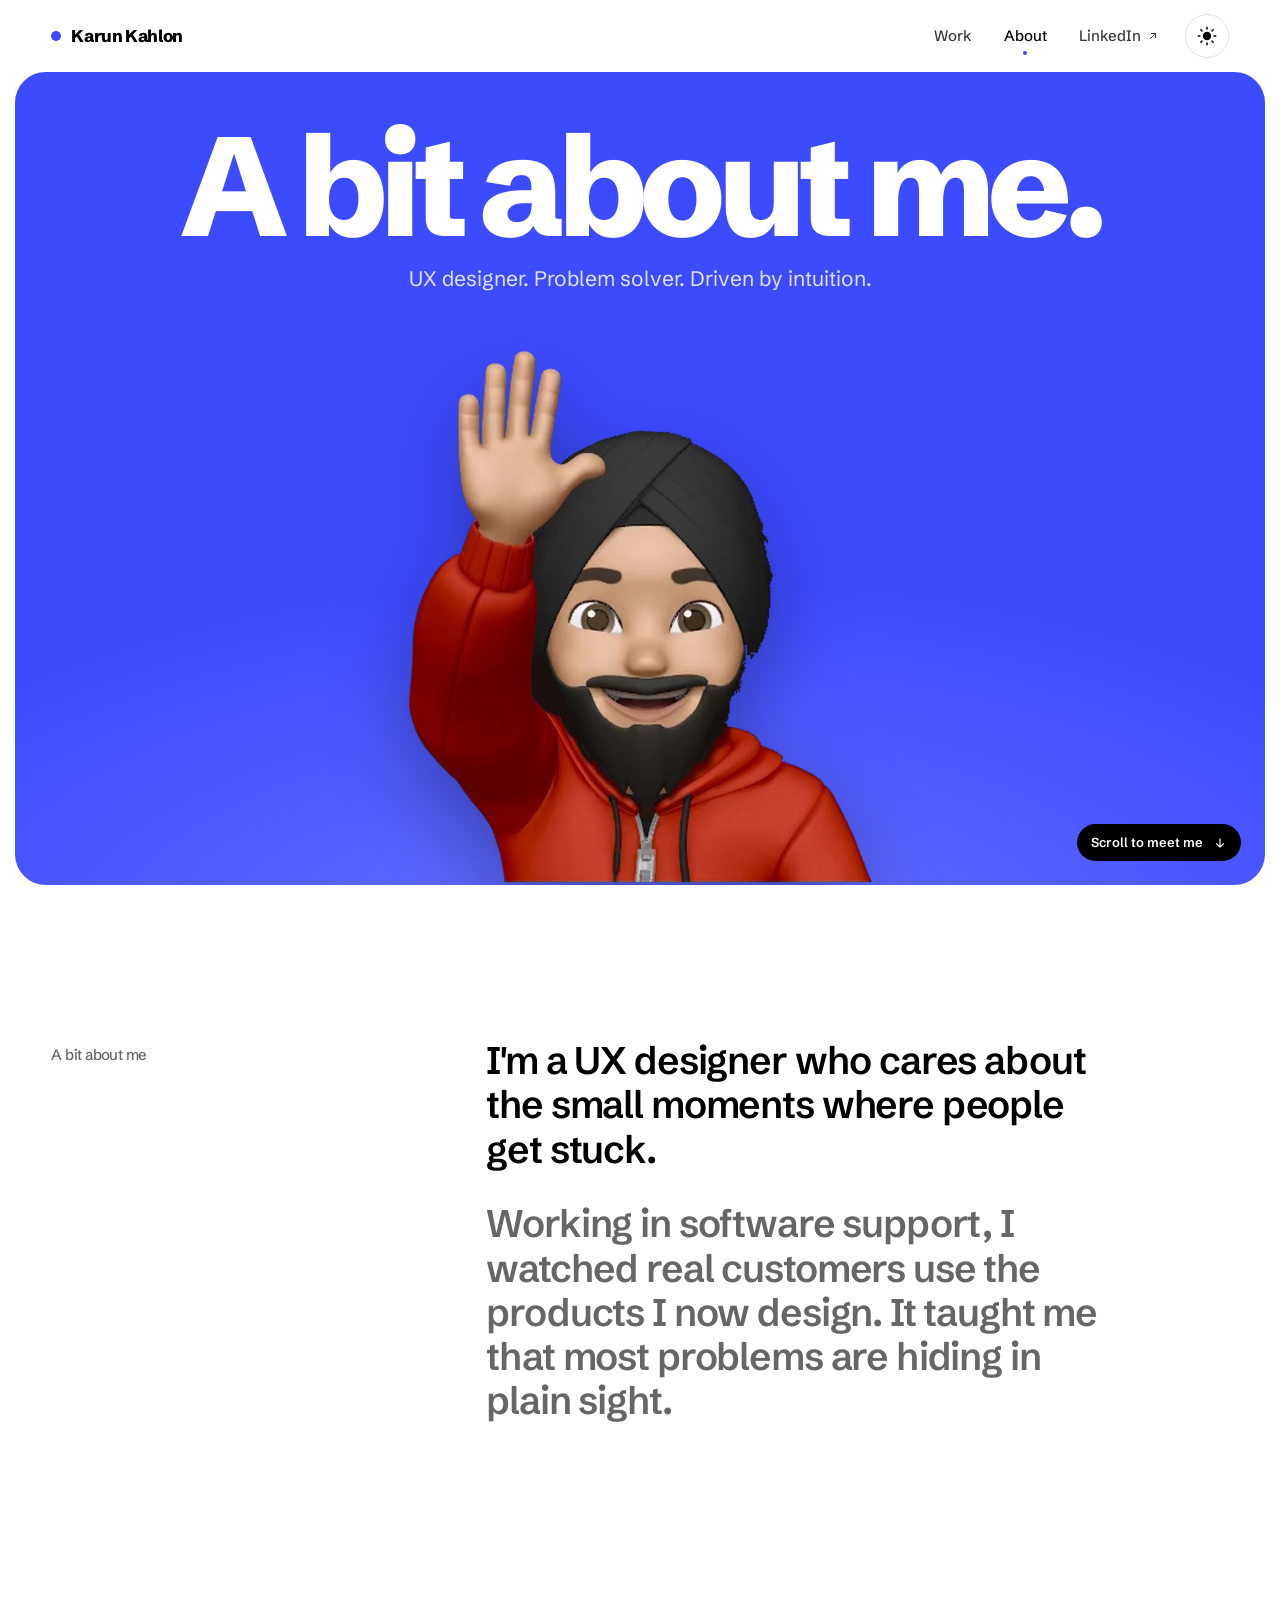
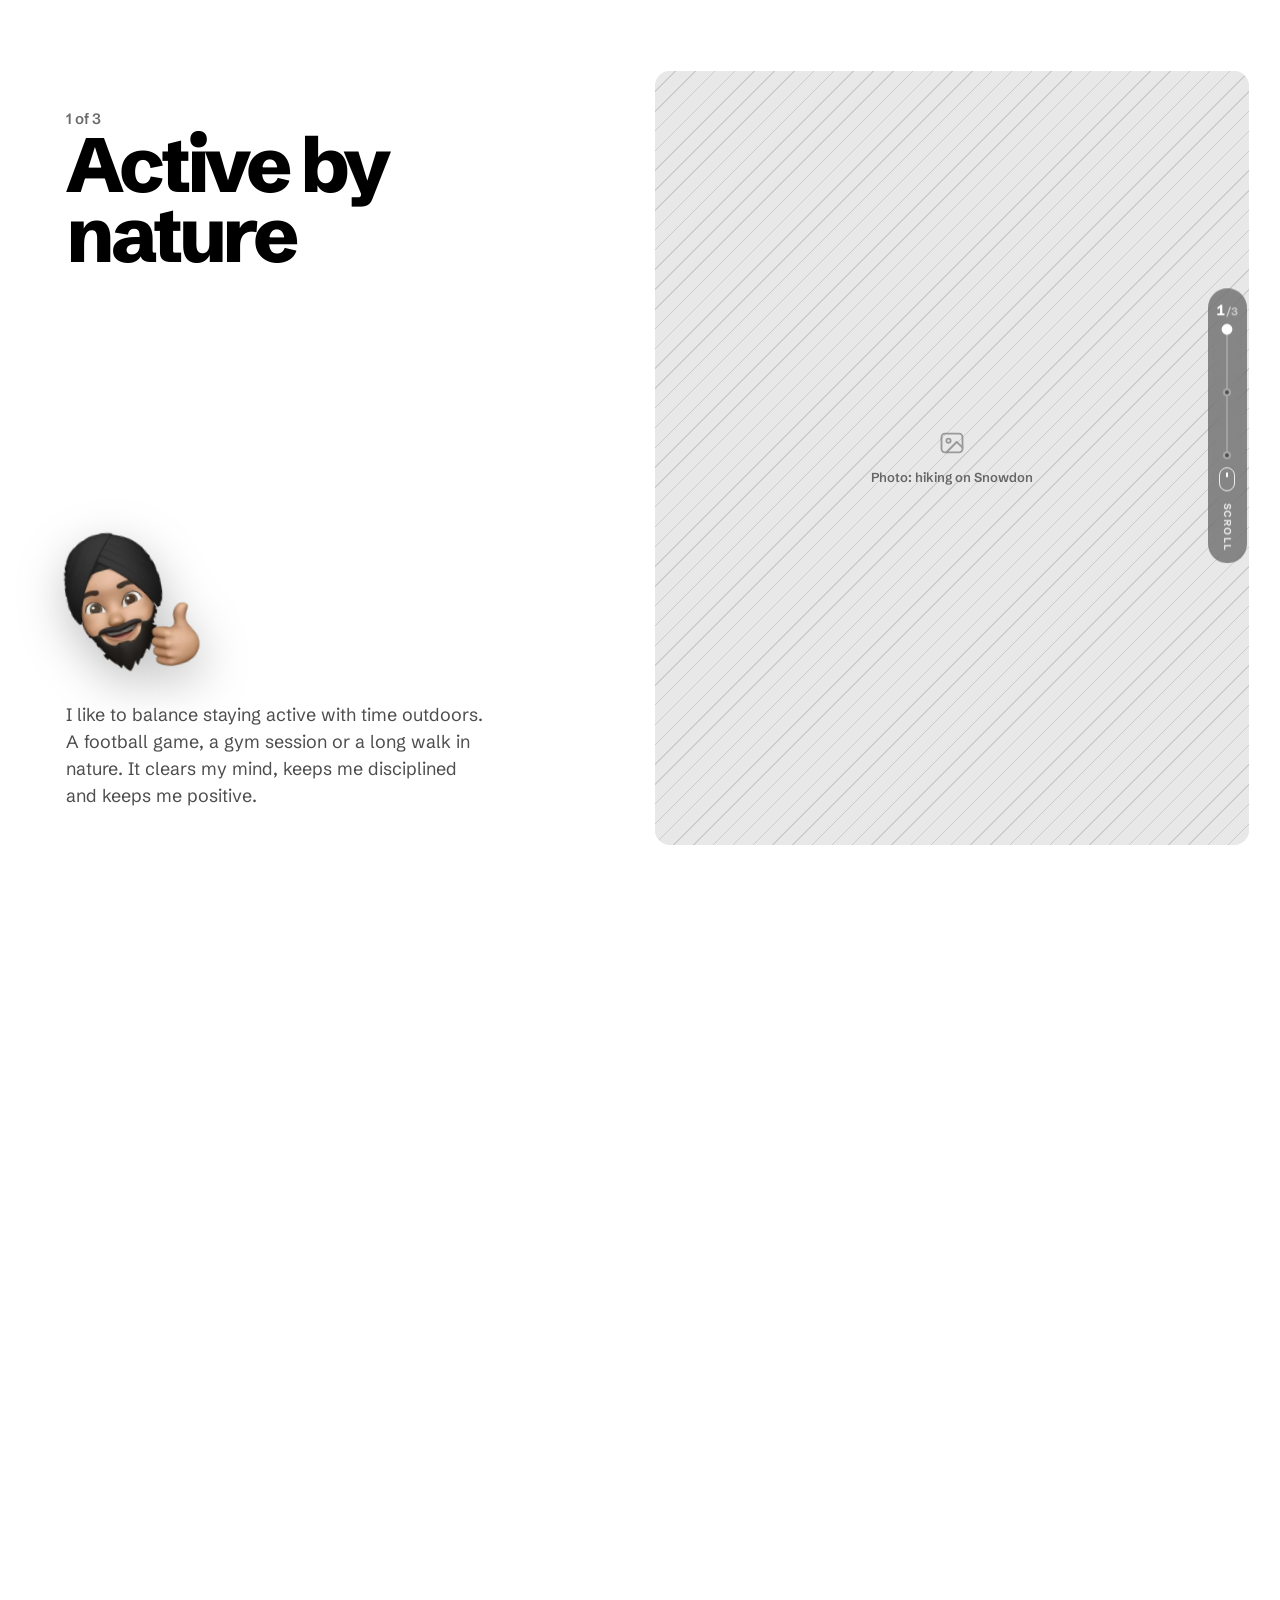
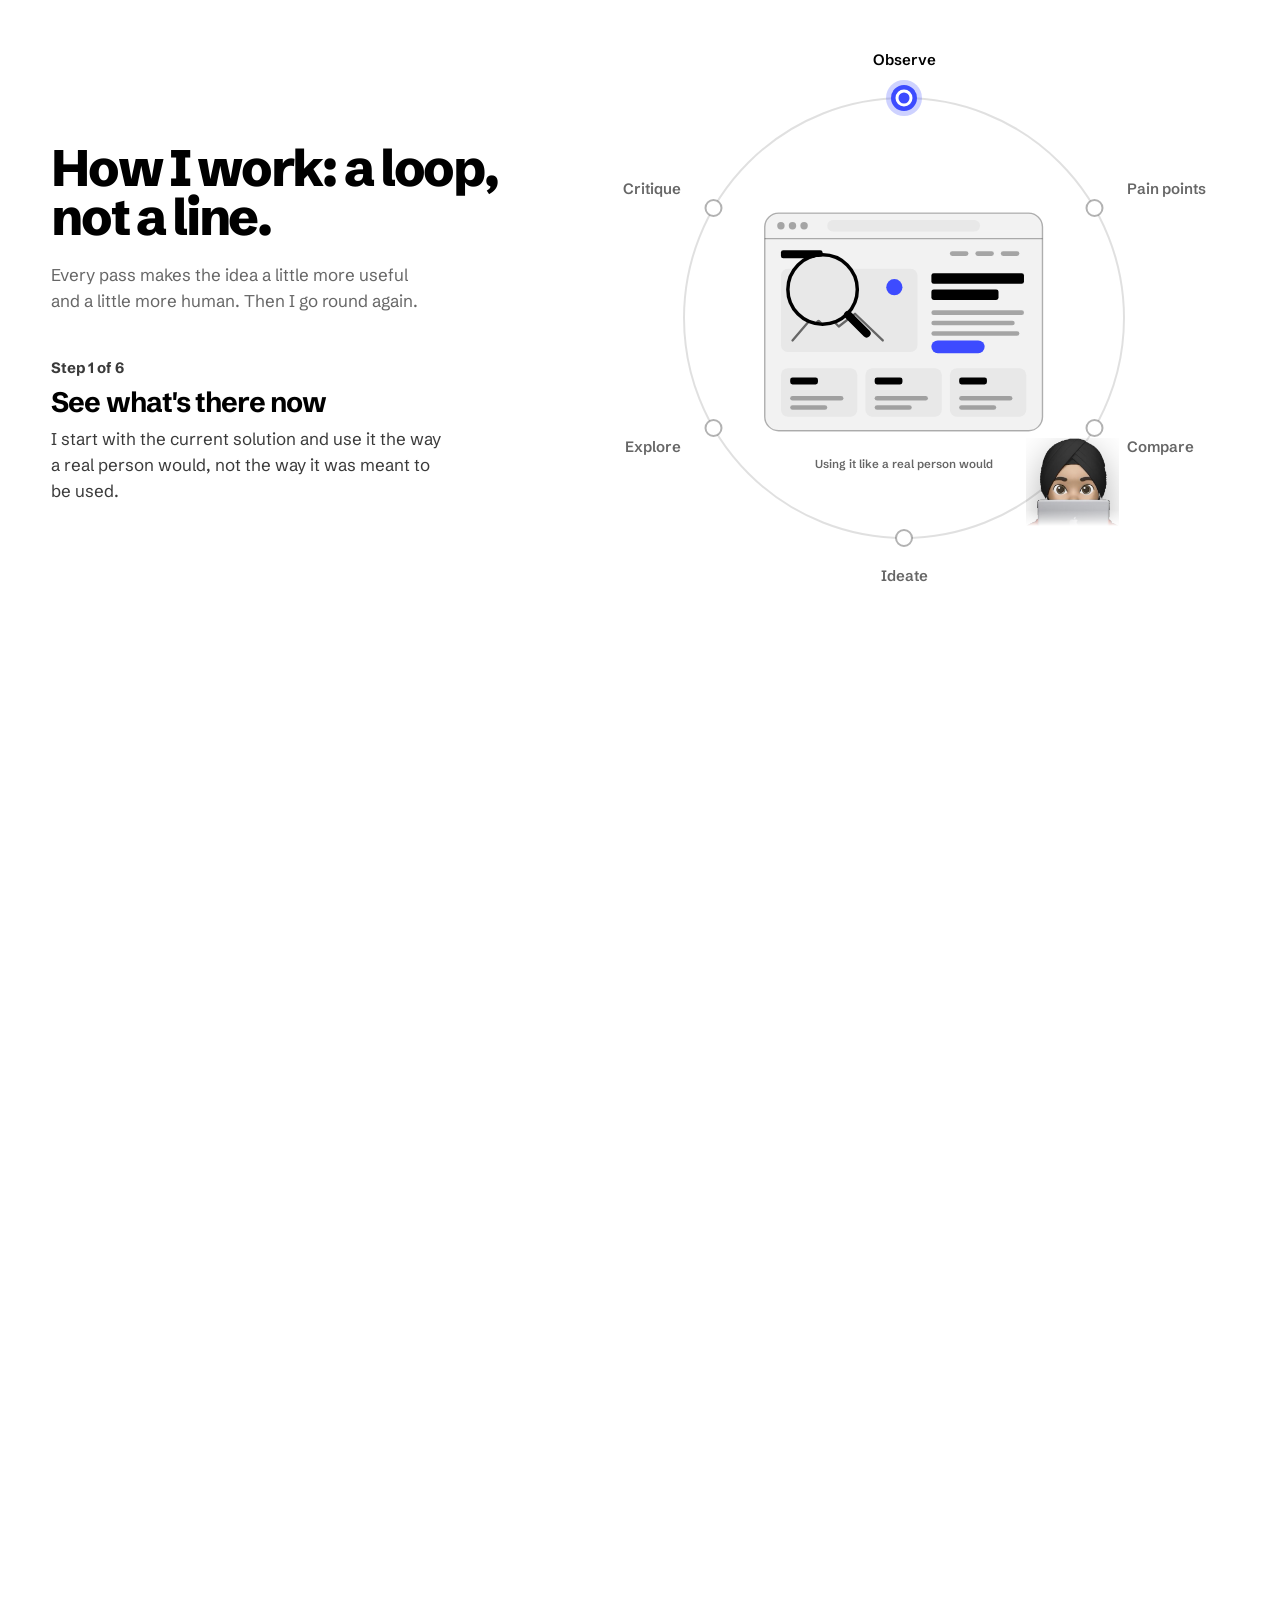
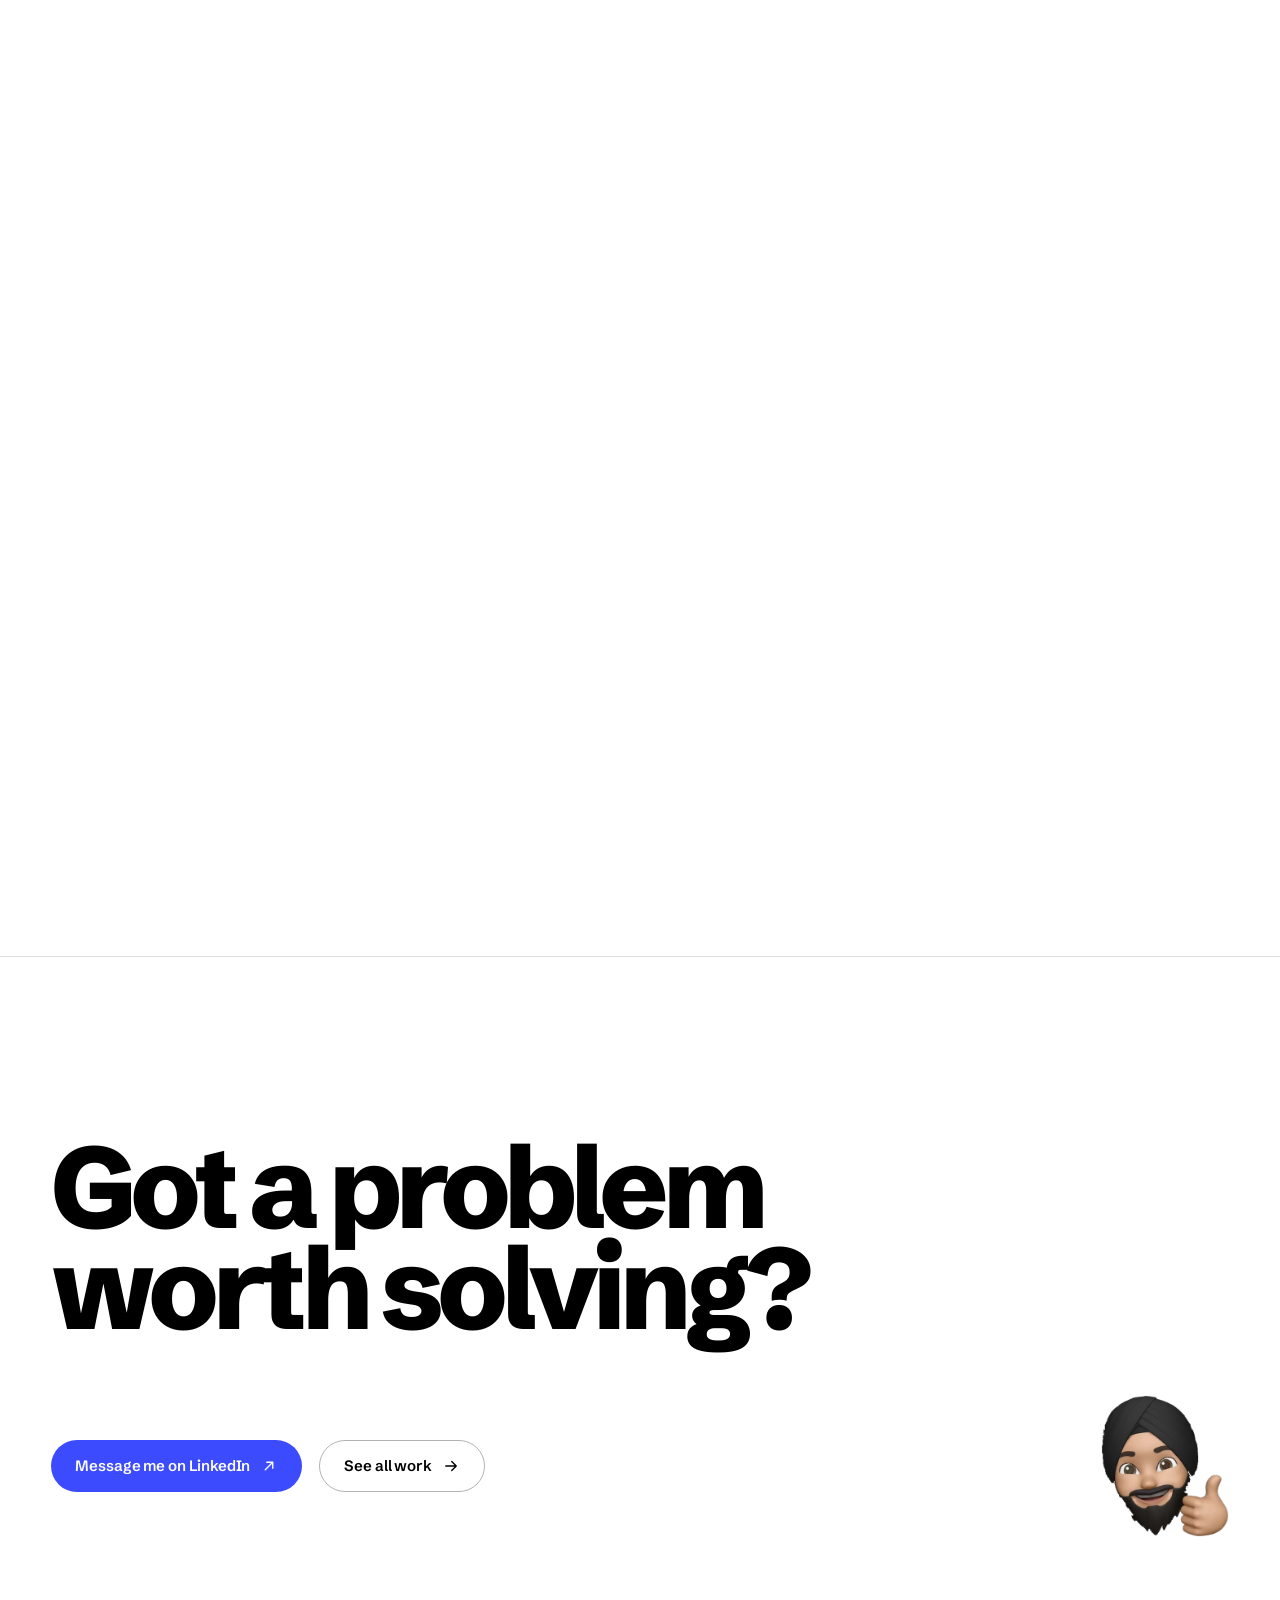
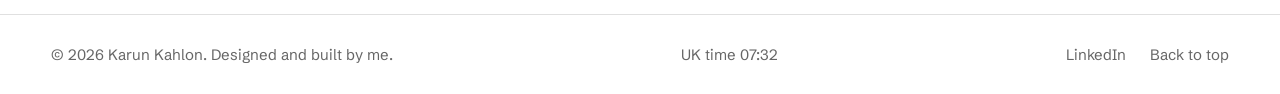
==== commit 2e9351f8: "Updates to animation and interactions" ====
--- a/about.html
+++ b/about.html
@@ -68,8 +68,8 @@
 
   <section class="about-hero" aria-labelledby="about-title">
     <div class="about-hero__text">
-      <h1 class="about-hero__title" id="about-title">Hey, I'm Karun.</h1>
-      <p class="about-hero__sub">UX designer. Problem solver. Driven by purpose.</p>
+      <h1 class="about-hero__title" id="about-title">A bit about me.</h1>
+      <p class="about-hero__sub">UX designer. Problem solver. Driven by intuition.</p>
     </div>
     <img class="about-hero__memoji" src="Images/Memoji/wave.png" alt="Karun's memoji, waving hello" width="872" height="1000">
     <span class="about-hero__cue" aria-hidden="true">Scroll to meet me <svg viewBox="0 0 24 24" fill="none" stroke="currentColor" stroke-width="2" stroke-linecap="round" stroke-linejoin="round" aria-hidden="true"><path d="M12 5v14M6 13l6 6 6-6"/></svg></span>
@@ -133,7 +133,12 @@
         </article>
 
       </div>
-      <div class="chapters__dots" aria-hidden="true"><span class="is-active"></span><span></span><span></span></div>
+      <div class="chapters__rail" aria-hidden="true">
+        <span class="chapters__count"><b>1</b><i>/3</i></span>
+        <span class="chapters__track"><span class="chapters__fill"></span><span class="chapters__tick"></span><span class="chapters__tick"></span><span class="chapters__tick"></span></span>
+        <span class="chapters__mouse"><span></span></span>
+        <span class="chapters__hint">Scroll</span>
+      </div>
     </div>
   </section>
 
@@ -144,32 +149,32 @@
           <h2 class="loop__title" id="loop-title">How I work: a loop, not a line.</h2>
           <p class="loop__note">Every pass makes the idea a little more useful and a little more human. Then I go round again.</p>
           <div class="loop__steps">
-            <div class="loop__step" data-short="Observe" data-memoji="Images/Memoji/laptop.png">
+            <div class="loop__step" data-scene="observe" data-short="Observe" data-memoji="Images/Memoji/laptop.png">
               <p class="loop__step-n">Step 1 of 6</p>
               <h3>See what's there now</h3>
               <p>I start with the current solution and use it the way a real person would, not the way it was meant to be used.</p>
             </div>
-            <div class="loop__step" data-short="Pain points" data-memoji="Images/Memoji/thumbs-down.png">
+            <div class="loop__step" data-scene="pain" data-short="Pain points" data-memoji="Images/Memoji/thumbs-down.png">
               <p class="loop__step-n">Step 2 of 6</p>
               <h3>Find the pain points</h3>
               <p>Where do people hesitate, backtrack or give up? Those moments become the brief.</p>
             </div>
-            <div class="loop__step" data-short="Compare" data-memoji="Images/Memoji/shrug.png">
+            <div class="loop__step" data-scene="compare" data-short="Compare" data-memoji="Images/Memoji/shrug.png">
               <p class="loop__step-n">Step 3 of 6</p>
               <h3>Study the competition</h3>
               <p>I analyse how others solve the same problem, noting what's worth learning from and what to avoid.</p>
             </div>
-            <div class="loop__step" data-short="Ideate" data-memoji="Images/Memoji/idea.png">
+            <div class="loop__step" data-scene="ideate" data-short="Ideate" data-memoji="Images/Memoji/idea.png">
               <p class="loop__step-n">Step 4 of 6</p>
               <h3>Generate ideas</h3>
               <p>Sketches, flows and rough layouts. Quantity first, judgement later.</p>
             </div>
-            <div class="loop__step" data-short="Explore" data-memoji="Images/Memoji/celebrate.png">
+            <div class="loop__step" data-scene="explore" data-short="Explore" data-memoji="Images/Memoji/celebrate.png">
               <p class="loop__step-n">Step 5 of 6</p>
               <h3>Explore UI with AI</h3>
               <p>I use AI to widen the range of visual directions quickly and find a bit of flair I might not reach alone.</p>
             </div>
-            <div class="loop__step" data-short="Critique" data-memoji="Images/Memoji/thumbs-up.png">
+            <div class="loop__step" data-scene="critique" data-short="Critique" data-memoji="Images/Memoji/thumbs-up.png">
               <p class="loop__step-n">Step 6 of 6</p>
               <h3>Critique and make it human</h3>
               <p>Then I challenge what the AI suggested, cut anything generic and shape it around real users. And assess again.</p>
@@ -181,8 +186,9 @@
             <circle class="loop__track" cx="280" cy="280" r="220"/>
             <circle class="loop__progress" cx="280" cy="280" r="220"/>
             <g class="loop__nodes"></g>
+            <g class="loop__head"><circle class="loop__head-glow" r="18"/><circle class="loop__head-dot" r="7"/></g>
           </svg>
-          <div class="loop__center"><img src="Images/Memoji/laptop.png" alt="" width="700" height="655"></div>
+          <div class="loop__center"><div class="loop__scenes" aria-hidden="true"></div><img class="loop__memoji" src="Images/Memoji/laptop.png" alt="" width="700" height="655"></div>
         </div>
       </div>
     </div>
@@ -192,8 +198,8 @@
   <div class="wrap">
     <h2 class="contact__title" id="contact-title">Got a problem worth solving?</h2>
     <div class="contact__row">
-      <a class="btn btn--accent" href="https://www.linkedin.com/in/karun-kahlon-783655301/" target="_blank" rel="noopener noreferrer" data-magnetic="0.35"><span class="roll"><span class="roll__in" data-label="Message me on LinkedIn">Message me on LinkedIn</span></span><svg class="btn__icon btn__icon--ne" viewBox="0 0 24 24" fill="none" stroke="currentColor" stroke-width="1.8" stroke-linecap="round" stroke-linejoin="round" aria-hidden="true"><path d="M7 17 17 7M9 7h8v8"/></svg></a>
-      <a class="btn btn--ghost" href="Projects.html" data-magnetic="0.25"><span class="roll"><span class="roll__in" data-label="See all work">See all work</span></span><svg class="btn__icon btn__icon--e" viewBox="0 0 24 24" fill="none" stroke="currentColor" stroke-width="1.8" stroke-linecap="round" stroke-linejoin="round" aria-hidden="true"><path d="M5 12h14M13 6l6 6-6 6"/></svg></a>
+      <a class="btn btn--accent" href="https://www.linkedin.com/in/karun-kahlon-783655301/" target="_blank" rel="noopener noreferrer" data-magnetic="0.35"><span class="btn__label">Message me on LinkedIn</span><svg class="btn__icon btn__icon--ne" viewBox="0 0 24 24" fill="none" stroke="currentColor" stroke-width="1.8" stroke-linecap="round" stroke-linejoin="round" aria-hidden="true"><path d="M7 17 17 7M9 7h8v8"/></svg></a>
+      <a class="btn btn--ghost" href="Projects.html" data-magnetic="0.25"><span class="btn__label">See all work</span><svg class="btn__icon btn__icon--e" viewBox="0 0 24 24" fill="none" stroke="currentColor" stroke-width="1.8" stroke-linecap="round" stroke-linejoin="round" aria-hidden="true"><path d="M5 12h14M13 6l6 6-6 6"/></svg></a>
       <img class="contact__memoji" src="Images/Memoji/thumbs-up.png" alt="" loading="lazy" width="628" height="700">
     </div>
   </div>
--- a/assets/css/main.css
+++ b/assets/css/main.css
@@ -127,6 +127,7 @@
 }
 
 img { max-width: 100%; height: auto; display: block; }
+[hidden] { display: none !important; }
 a { color: inherit; text-decoration: none; }
 button { font: inherit; color: inherit; background: none; border: 0; padding: 0; cursor: pointer; }
 h1, h2, h3, h4, p { margin: 0; }
@@ -308,32 +309,33 @@
   letter-spacing: -0.005em;
   white-space: nowrap;
   isolation: isolate;
-  transition: background-color 0.25s ease, border-color 0.25s ease, color 0.25s ease;
+  overflow: hidden;
+  --glow: rgba(61, 75, 255, 0);
+  box-shadow: 0 0 0 0 var(--glow), 0 10px 30px -10px var(--glow);
+  transition: background-color 0.35s ease, border-color 0.35s ease, color 0.35s ease, box-shadow 0.45s var(--ease-out), filter 0.2s ease;
   will-change: transform;
 }
+/* Soft light that follows the pointer (--gx/--gy set in JS; centred by default) */
+.btn::before {
+  content: "";
+  position: absolute; inset: 0; z-index: -1;
+  border-radius: inherit;
+  background: radial-gradient(120px circle at var(--gx, 50%) var(--gy, 50%), var(--btn-spot, rgba(255, 255, 255, 0.28)), transparent 70%);
+  opacity: 0;
+  transition: opacity 0.4s ease;
+  pointer-events: none;
+}
+.btn:hover::before, .btn:focus-visible::before, a.work-card:hover .btn::before { opacity: 1; }
+.btn:active { filter: brightness(0.94); }
+.btn__label { position: relative; line-height: 1.3; }
+
 .btn--accent { --btn-bg: var(--acc-500); --btn-fg: var(--on-accent); }
-.btn--accent:hover { --btn-bg: var(--acc-600); }
-.btn--ghost { border: 1px solid var(--line-strong); }
-.btn--ghost:hover { --btn-bg: var(--surface); border-color: var(--text); }
+.btn--accent:hover, .btn--accent:focus-visible, a.work-card:hover .btn--accent { --btn-bg: #4A57FF; --glow: rgba(61, 75, 255, 0.55); }
+.btn--ghost { border: 1px solid var(--line-strong); --btn-spot: rgba(140, 149, 255, 0.22); }
+.btn--ghost:hover, .btn--ghost:focus-visible { --btn-bg: var(--surface); border-color: var(--acc-300); --glow: rgba(61, 75, 255, 0.28); }
+:root[data-theme="light"] .btn--ghost:hover, :root[data-theme="light"] .btn--ghost:focus-visible { border-color: var(--acc-500); --glow: rgba(61, 75, 255, 0.2); }
 .btn--invert { --btn-bg: var(--invert-bg); --btn-fg: var(--invert-text); }
 .btn--sm { height: 40px; padding: 0 16px; font-size: var(--fs-xs); }
-
-/* Text roll on hover */
-.roll {
-  display: inline-block;
-  overflow: hidden;
-  position: relative;
-  line-height: 1.3;
-  height: 1.3em;
-}
-.roll__in { display: block; transition: transform 0.45s var(--ease-out); }
-.roll__in::after {
-  content: attr(data-label);
-  display: block;
-}
-.btn:hover .roll__in,
-a:hover > .roll .roll__in,
-.card-link:hover .roll__in { transform: translateY(-50%); }
 
 .btn__icon {
   width: 18px; height: 18px; flex: none;
@@ -575,8 +577,6 @@
 }
 a.work-card:hover .work-card__media > img { transform: none; scale: 1.04; }
 a.work-card .btn { pointer-events: none; }
-a.work-card:hover .btn--accent { --btn-bg: var(--acc-600); }
-a.work-card:hover .roll__in { transform: translateY(-50%); }
 a.work-card:hover .btn__icon--e { transform: translateX(3px); }
 
 /* Placeholder (upcoming) card */
@@ -712,7 +712,7 @@
 .intro__text { font-size: clamp(1.6rem, 3vw, 2.75rem); font-weight: 600; letter-spacing: -0.03em; line-height: 1.15; max-width: 26ch; }
 .intro__text + .intro__text { margin-top: 0.8em; color: var(--muted); }
 
-/* Chapters — pinned, each slides in from the right over the last */
+/* Chapters — pinned, each rises from below over the last (motion matches scroll direction) */
 .chapters { position: relative; height: calc(var(--n, 3) * 100vh + 40vh); }
 .chapters__pin {
   position: sticky; top: 0;
@@ -727,8 +727,9 @@
   display: grid;
   grid-template-columns: minmax(0, 1fr) minmax(0, 1fr);
   overflow: hidden;
-  transform: translateX(calc((1 - var(--in, 1)) * 104%)) scale(calc(1 - var(--out, 0) * 0.08));
-  transform-origin: 0% 50%;
+  transform: translateY(calc((1 - var(--in, 1)) * 106%)) scale(calc(1 - var(--out, 0) * 0.07));
+  transform-origin: 50% 0%;
+  box-shadow: 0 -30px 60px -30px rgba(0, 0, 0, calc(0.6 * (1 - var(--in, 1)) * var(--in, 1) * 4));
   will-change: transform;
 }
 .chapter::after {
@@ -757,15 +758,47 @@
 }
 .chapter__media { position: relative; margin: var(--inset); border-radius: calc(var(--r-stage) - var(--inset)); overflow: hidden; background: rgba(127,127,127,0.18); }
 .chapter__media img { width: 100%; height: 100%; object-fit: cover; transform: scale(calc(1.15 - var(--in, 1) * 0.15)); }
-.chapters__dots {
-  position: absolute; left: 50%; bottom: calc(var(--inset) + 16px); z-index: 5;
-  transform: translateX(-50%);
-  display: flex; gap: 8px; padding: 8px 10px; border-radius: var(--r-pill);
-  background: rgba(0,0,0,0.45);
-  -webkit-backdrop-filter: blur(8px); backdrop-filter: blur(8px);
-}
-.chapters__dots span { width: 8px; height: 8px; border-radius: var(--r-pill); background: rgba(255,255,255,0.4); transition: width 0.4s var(--ease-out), background-color 0.3s; }
-.chapters__dots span.is-active { width: 28px; background: #fff; }
+/* Vertical progress rail: reads as "scroll down", not "swipe across" */
+.chapters__rail {
+  --p: 0;
+  position: absolute; z-index: 5;
+  right: calc(var(--inset) + 18px); top: 50%;
+  transform: translateY(-50%);
+  display: flex; flex-direction: column; align-items: center; gap: 12px;
+  padding: 14px 8px 12px;
+  border-radius: var(--r-pill);
+  background: rgba(0, 0, 0, 0.42);
+  color: #fff;
+  -webkit-backdrop-filter: blur(10px); backdrop-filter: blur(10px);
+  font-size: 11px; font-weight: 700; letter-spacing: 0.02em;
+  pointer-events: none;
+}
+.chapters__count { font-variant-numeric: tabular-nums; line-height: 1; display: flex; align-items: baseline; }
+.chapters__count b { font-size: 15px; }
+.chapters__count i { font-style: normal; opacity: 0.55; }
+.chapters__track { position: relative; width: 2px; height: clamp(72px, 14vh, 128px); border-radius: 2px; background: rgba(255, 255, 255, 0.22); }
+.chapters__fill { position: absolute; inset: 0; border-radius: inherit; background: #fff; transform-origin: top; transform: scaleY(var(--p)); }
+.chapters__tick {
+  position: absolute; left: 50%; width: 8px; height: 8px; margin: -4px 0 0 -4px; border-radius: 50%;
+  background: #4d4d4d; border: 2px solid rgba(255, 255, 255, 0.5);
+  transition: background-color 0.3s, border-color 0.3s, transform 0.4s var(--spring);
+}
+.chapters__tick:nth-child(2) { top: 0; }
+.chapters__tick:nth-child(3) { top: 50%; }
+.chapters__tick:nth-child(4) { top: 100%; }
+.chapters__tick.is-done { background: #fff; border-color: #fff; }
+.chapters__tick.is-active { transform: scale(1.35); }
+/* Mouse with a wheel that drops: the universal "scroll down" glyph */
+.chapters__mouse { position: relative; width: 16px; height: 24px; border: 1.5px solid rgba(255, 255, 255, 0.85); border-radius: 9px; transition: opacity 0.4s; }
+.chapters__mouse span { position: absolute; left: 50%; top: 4px; width: 2px; height: 5px; margin-left: -1px; border-radius: 2px; background: #fff; animation: wheel 1.6s var(--ease-out) infinite; }
+@keyframes wheel { 0% { transform: translateY(0); opacity: 0; } 20% { opacity: 1; } 70% { transform: translateY(8px); opacity: 0; } 100% { opacity: 0; } }
+.chapters__hint { writing-mode: vertical-rl; text-transform: uppercase; letter-spacing: 0.14em; font-size: 10px; opacity: 0.8; transition: opacity 0.4s; }
+.chapters__rail.is-end .chapters__mouse, .chapters__rail.is-end .chapters__hint { opacity: 0; }
+@media (hover: none), (pointer: coarse) {
+  .chapters__mouse { border-radius: 50%; width: 18px; height: 18px; border: 0; }
+  .chapters__mouse span { top: 0; height: 10px; width: 10px; margin-left: -5px; border-radius: 0; background: none; border-right: 1.5px solid #fff; border-bottom: 1.5px solid #fff; rotate: 45deg; animation-name: wheel-touch; }
+  @keyframes wheel-touch { 0% { transform: translate(-3px, -3px); opacity: 0; } 30% { opacity: 1; } 80% { transform: translate(3px, 3px); opacity: 0; } 100% { opacity: 0; } }
+}
 
 /* Process loop */
 .loop { position: relative; height: calc(var(--n, 6) * 70vh + 60vh); }
@@ -789,9 +822,86 @@
 .loop__node.is-done circle { fill: var(--acc-500); stroke: var(--acc-500); }
 .loop__node.is-active circle { r: 12; }
 .loop__node.is-active text, .loop__node.is-done text { fill: var(--text); }
-.loop__center { position: absolute; inset: 22%; display: grid; place-items: center; }
-.loop__center img { -webkit-mask-image: linear-gradient(#000 80%, transparent); mask-image: linear-gradient(#000 80%, transparent); width: 70%; transition: transform 0.5s var(--spring); filter: drop-shadow(0 16px 24px rgba(0,0,0,.25)); }
-.loop__center img.is-swapping { transform: scale(0.8); }
+.loop__head { pointer-events: none; }
+.loop__head-dot { fill: var(--acc-500); stroke: var(--bg); stroke-width: 3; }
+.loop__head-glow { fill: var(--acc-500); opacity: 0.25; transform-box: fill-box; transform-origin: center; animation: head-pulse 1.8s ease-in-out infinite; }
+@keyframes head-pulse { 50% { opacity: 0.08; scale: 1.5; } }
+
+.loop__center { position: absolute; inset: 19%; }
+.loop__scenes { position: absolute; inset: 0; }
+.loop__memoji {
+  position: absolute; right: -12%; bottom: -8%; width: 27%;
+  -webkit-mask-image: linear-gradient(#000 82%, transparent); mask-image: linear-gradient(#000 82%, transparent);
+  transition: transform 0.5s var(--spring);
+  filter: drop-shadow(0 12px 18px rgba(0,0,0,.3));
+}
+.loop__memoji.is-swapping { transform: scale(0.6) rotate(-8deg); }
+
+/* Step scenes: each illustrates the step, scrubbed by --s (0 → 1) as you scroll through it */
+.scene {
+  --s: 0;
+  position: absolute; inset: 0; width: 100%; height: 100%; overflow: visible;
+  opacity: 0; transform: scale(0.94) translateY(10px);
+  transition: opacity 0.45s ease, transform 0.7s var(--ease-out);
+  font-family: var(--font);
+}
+.scene.is-active { opacity: 1; transform: none; }
+.scene * { transform-box: fill-box; transform-origin: center; }
+.sc-paper { fill: var(--surface); stroke: var(--line-strong); stroke-width: 1.2; }
+.sc-block { fill: var(--surface-2); }
+.sc-ink { fill: var(--text); }
+.sc-mute { fill: var(--muted); opacity: 0.55; }
+.sc-acc { fill: var(--acc-500); }
+.sc-stroke { fill: none; stroke: var(--muted); stroke-width: 2; stroke-linecap: round; stroke-linejoin: round; }
+.sc-label { fill: var(--text); font-size: 11px; font-weight: 700; letter-spacing: -0.01em; paint-order: stroke; stroke: var(--bg); stroke-width: 4px; stroke-linejoin: round; }
+.sc-sub { fill: var(--muted); font-size: 10px; font-weight: 600; }
+.sc-glyph { fill: #fff; font-size: 12px; font-weight: 800; text-anchor: middle; dominant-baseline: central; }
+/* Anything with --d appears once the scroll passes that point */
+.pop {
+  --k: clamp(0, (var(--s) - var(--d, 0)) * 7, 1);
+  opacity: var(--k);
+  scale: calc(0.5 + var(--k) * 0.5);
+}
+/* Path followers (lens, cursor, scanner) are moved by JS via --px/--py */
+[data-path] { translate: calc(var(--px, 0) * 1px) calc(var(--py, 0) * 1px); transform-box: view-box; }
+.draw { stroke-dasharray: 1; stroke-dashoffset: calc(1 - clamp(0, (var(--s) - var(--d, 0)) * 5, 1)); }
+
+/* 1 Observe — a lens magnifies whatever you scroll it over */
+.sc-lens .sc-zoom { transform-box: view-box; transform-origin: 0 0; transform: scale(1.75) translate(calc(var(--px, 0) * -1px), calc(var(--py, 0) * -1px)); }
+.sc-lens-ring { fill: none; stroke: var(--text); stroke-width: 3; }
+.sc-lens-handle { stroke: var(--text); stroke-width: 7; stroke-linecap: round; }
+
+/* 2 Pain points — friction markers ripple where the cursor struggles */
+.sc-cursor path { fill: var(--text); stroke: var(--bg); stroke-width: 1.5; stroke-linejoin: round; }
+.sc-pin circle:first-child { animation: ripple 1.6s ease-out infinite; transform-origin: center; }
+@keyframes ripple { 0% { scale: 1; opacity: 0.5; } 100% { scale: 2.2; opacity: 0; } }
+
+/* 3 Compare — a scanner sweeps the competition */
+.sc-scan { fill: color-mix(in srgb, var(--acc-500) 14%, transparent); stroke: var(--acc-500); stroke-width: 2; stroke-dasharray: 5 4; }
+
+/* 4 Ideate — sketches pile up */
+.sc-sketch { rotate: var(--r, 0deg); }
+
+/* 5 Explore — directions fan out like a hand of cards */
+.sc-fan {
+  --k: clamp(0, (var(--s) - var(--d, 0)) * 3, 1);
+  transform-box: view-box; transform-origin: 150px 268px;
+  rotate: calc(var(--a) * var(--k));
+}
+.sc-spark { fill: var(--acc-300); animation: twinkle 1.8s ease-in-out infinite; animation-delay: var(--t, 0s); }
+@keyframes twinkle { 50% { opacity: 0.25; scale: 0.6; } }
+
+/* 6 Critique — generic options get struck out, the human one comes forward */
+.sc-crit {
+  --k: clamp(0, (var(--s) - var(--d, 0)) * 5, 1);
+  transform-box: view-box; transform-origin: 150px 268px;
+  rotate: var(--a);
+  opacity: calc(1 - var(--k) * 0.6);
+}
+.sc-crit .sc-strike { stroke: #FF4D4F; stroke-width: 3; stroke-linecap: round; fill: none; stroke-dasharray: 1; stroke-dashoffset: calc(1 - var(--k)); }
+.sc-keep { --k2: clamp(0, (var(--s) - 0.5) * 4, 1); scale: calc(1 + var(--k2) * 0.14); translate: 0 calc(var(--k2) * -10px); }
+.sc-keep-ring { fill: none; stroke: var(--acc-500); stroke-width: 3; opacity: var(--k2); }
+.sc-again { fill: none; stroke: var(--acc-500); stroke-width: 2.5; stroke-linecap: round; }
 
 /* ---------- 12. Projects index ---------- */
 .work-head { padding-top: calc(var(--nav-h) + clamp(48px, 10vw, 140px)); padding-bottom: clamp(32px, 5vw, 64px); }
@@ -820,76 +930,202 @@
   transition: transform 0.5s var(--ease-out), width 0.5s var(--ease-out);
 }
 
-.plist { list-style: none; margin: 0; padding: 0; border-top: 1px solid var(--line); }
-.prow { border-bottom: 1px solid var(--line); }
-.prow__link {
-  display: grid;
-  grid-template-columns: 90px minmax(0, 1fr) minmax(0, 0.9fr) auto;
-  align-items: center;
-  gap: 24px;
-  padding: clamp(24px, 3vw, 40px) 0;
-  position: relative;
-}
-.prow__year { font-size: var(--fs-sm); color: var(--muted); font-weight: 500; }
-.prow__title {
-  font-size: clamp(2rem, 5.2vw, 5rem); font-weight: 800; letter-spacing: -0.05em; line-height: 0.95;
-  transition: transform 0.6s var(--ease-out), color 0.3s;
-}
-.prow__desc { color: var(--muted); font-size: var(--fs-md); max-width: 40ch; transition: color 0.3s; }
-.prow__go { width: 56px; height: 56px; border-radius: 50%; border: 1px solid var(--line-strong); display: grid; place-items: center; transition: background-color 0.3s, border-color 0.3s, color 0.3s, transform 0.5s var(--ease-out); }
-.prow__go svg { width: 20px; height: 20px; }
-a.prow__link:hover .prow__title { transform: translateX(16px); }
-a.prow__link:hover .prow__desc { color: var(--text-2); }
-a.prow__link:hover .prow__go { background: var(--acc-500); border-color: var(--acc-500); color: var(--on-accent); transform: rotate(-45deg); }
-.plist:hover .prow__link:not(:hover) .prow__title { color: var(--muted); }
-.prow--soon .prow__title { color: var(--muted); }
-.prow--soon .prow__go { border-style: dashed; }
-
-/* Floating preview that follows cursor over list */
-.preview-float {
-  position: fixed; top: 0; left: 0; z-index: 60;
-  width: clamp(260px, 26vw, 420px); aspect-ratio: 4 / 3;
-  border-radius: var(--r-card);
+/* Sticky bar: filter chips double as the colour key */
+.work-bar {
+  --bar-h: 68px;
+  position: sticky; top: var(--nav-h); z-index: 50;
+  background: var(--nav-bg);
+  -webkit-backdrop-filter: blur(16px) saturate(1.4); backdrop-filter: blur(16px) saturate(1.4);
+  border-block: 1px solid var(--line);
+}
+.work-bar__inner { min-height: var(--bar-h); display: flex; align-items: center; justify-content: space-between; gap: 16px; }
+.filters { display: flex; gap: 8px; overflow-x: auto; scrollbar-width: none; padding-block: 10px; margin-block: -10px; min-width: 0; }
+.filters::-webkit-scrollbar { display: none; }
+.chip {
+  --c: var(--text);
+  flex: none;
+  display: inline-flex; align-items: center; gap: 8px;
+  height: 40px; padding: 0 14px 0 12px;
+  border-radius: var(--r-pill);
+  border: 1px solid var(--line);
+  font-size: var(--fs-sm); font-weight: 600; color: var(--text-2);
+  transition: border-color 0.3s, background-color 0.3s, color 0.3s, box-shadow 0.4s var(--ease-out);
+}
+.chip i { width: 10px; height: 10px; border-radius: 50%; background: var(--c); flex: none; transition: transform 0.4s var(--spring); }
+.chip--all i { background: conic-gradient(var(--chip-mix)); }
+.chip__n { font-size: var(--fs-xs); color: var(--muted); font-variant-numeric: tabular-nums; }
+.chip:hover { border-color: var(--line-strong); color: var(--text); }
+.chip:hover i { transform: scale(1.25); }
+.chip[aria-pressed="true"] {
+  color: var(--text);
+  border-color: color-mix(in srgb, var(--c) 70%, transparent);
+  background: color-mix(in srgb, var(--c) 14%, transparent);
+  box-shadow: 0 6px 24px -10px color-mix(in srgb, var(--c) 70%, transparent);
+}
+.chip--all[aria-pressed="true"] { border-color: var(--line-strong); background: var(--surface); box-shadow: none; }
+.chip[aria-pressed="true"] i { transform: scale(1.2); }
+.work-bar .seg { flex: none; }
+
+/* ---- Journey: a pinned stage that travels back in time as you scroll ---- */
+.journey { position: relative; height: calc((var(--n, 1) - 0.5) * 100vh + 100vh); }
+.journey__pin {
+  position: sticky; top: 0;
+  height: 100svh;
+  padding-top: calc(var(--nav-h) + 68px + clamp(12px, 3vh, 32px));
+  display: grid; grid-template-rows: minmax(0, 1fr) auto;
   overflow: hidden;
-  pointer-events: none;
-  background: var(--surface-2);
-  transform: translate3d(var(--x, 0), var(--y, 0), 0) translate(-50%, -50%) rotate(var(--rot, 0deg));
-  clip-path: inset(50% 50% 50% 50% round var(--r-card));
-  transition: clip-path 0.55s var(--ease-out);
-  box-shadow: 0 30px 60px -20px rgba(0,0,0,.5);
-}
-.preview-float.is-on { clip-path: inset(0 0 0 0 round var(--r-card)); }
-.preview-float__img { position: absolute; inset: 0; width: 100%; height: 100%; object-fit: cover; object-position: top; opacity: 0; transition: opacity 0.3s, transform 0.6s var(--ease-out); transform: scale(1.12); }
-.preview-float__img.is-current { opacity: 1; transform: scale(1); }
-.preview-float__img--soon { object-fit: contain; padding: 14%; background: var(--acc-500); }
-@media (hover: none), (pointer: coarse) { .preview-float { display: none; } }
-
-/* Grid view */
-.plist.is-grid { display: grid; grid-template-columns: repeat(2, minmax(0, 1fr)); gap: 20px; border: 0; }
-.plist.is-grid .prow { border: 0; }
-.plist.is-grid .prow__link {
-  grid-template-columns: 1fr auto;
-  grid-template-areas: "media media" "title go" "desc desc" "year year";
-  gap: 12px 16px;
-  padding: 12px 12px 24px;
+}
+.journey__stage { position: relative; min-height: 0; }
+.journey__panels { list-style: none; margin: 0; padding: 0; position: relative; height: 100%; }
+.jp {
+  --c: var(--acc-500); --inc: 0; --out: 0;
+  position: absolute; inset: 0;
+  display: grid; grid-template-columns: minmax(0, 7fr) minmax(0, 5fr);
+  gap: clamp(24px, 4vw, 64px); align-items: center;
+}
+.jp.is-far { visibility: hidden; }
+.jp__media {
+  position: relative; display: grid; place-items: center;
+  height: 100%; max-height: 620px; min-height: 0;
   border-radius: var(--r-stage);
-  background: var(--surface);
-  height: 100%;
-  align-content: start;
-}
-.plist.is-grid .prow__thumb { display: block; grid-area: media; }
-.plist.is-grid .prow__title { grid-area: title; font-size: clamp(1.75rem, 3vw, 2.75rem); padding-left: 8px; margin-top: 8px; }
-.plist.is-grid .prow__desc { grid-area: desc; padding-left: 8px; }
-.plist.is-grid .prow__year { grid-area: year; padding-left: 8px; }
-.plist.is-grid .prow__go { grid-area: go; margin-top: 8px; }
-.plist.is-grid a.prow__link:hover .prow__title { transform: none; }
-.plist.is-grid .prow--soon .prow__link { background: transparent; border: 1px dashed var(--line-strong); }
-.prow__thumb { display: none; aspect-ratio: 16 / 10; border-radius: var(--r-card); overflow: hidden; background: var(--surface-2); position: relative; }
-.prow__thumb img { width: 100%; height: 100%; object-fit: cover; object-position: top; transition: transform 0.8s var(--ease-out); }
-.plist.is-grid a.prow__link:hover .prow__thumb img { transform: scale(1.04); }
-.prow--soon .prow__thumb { display: none; background: repeating-linear-gradient(135deg, var(--line) 0 1px, transparent 1px 14px), var(--surface); }
-.plist.is-grid .prow--soon .prow__thumb { display: grid; place-items: center; }
-.prow--soon .prow__thumb img { width: 34%; height: auto; object-fit: contain; }
+  background:
+    radial-gradient(80% 70% at 30% 20%, color-mix(in srgb, var(--c) 26%, transparent), transparent 70%),
+    var(--surface);
+  border: 1px solid var(--line);
+  overflow: hidden;
+  perspective: 1600px;
+  transform: translateY(calc(var(--inc) * 16% - var(--out) * 8%)) scale(calc(1 - var(--out) * 0.08));
+  clip-path: inset(calc(var(--inc) * 100%) 0 0 0 round var(--r-stage));
+  opacity: calc(1 - var(--out) * 1.3);
+  will-change: transform, clip-path;
+}
+.jp__media img {
+  width: 84%; max-height: 84%; object-fit: cover; object-position: top;
+  border-radius: 10px;
+  box-shadow: 0 50px 90px -30px rgba(0, 0, 0, 0.7), 0 0 0 1px var(--line);
+  transform: rotateX(8deg) rotateY(-12deg) rotateZ(2deg) scale(calc(1.06 - var(--inc) * 0.06));
+  transition: transform 1s var(--ease-out);
+}
+a.jp__media:hover img { transform: none; }
+.jp__media.has-missing { min-height: 0; }
+.jp--soon .jp__media { background: repeating-linear-gradient(135deg, var(--line) 0 1px, transparent 1px 14px), var(--surface); }
+.jp--soon .jp__media img { width: auto; height: 60%; box-shadow: none; transform: none; border-radius: 0; filter: drop-shadow(0 20px 30px rgba(0,0,0,.25)); }
+
+.jp__body {
+  transform: translateY(calc(var(--inc) * 56px - var(--out) * 56px));
+  opacity: calc(1 - (var(--inc) + var(--out)) * 1.8);
+}
+.jp__meta { display: flex; justify-content: space-between; align-items: center; gap: 12px; font-size: var(--fs-sm); color: var(--muted); font-weight: 600; }
+.jp__cat { display: inline-flex; align-items: center; gap: 8px; color: var(--text); }
+.jp__cat i { width: 10px; height: 10px; border-radius: 50%; background: var(--c); box-shadow: 0 0 0 4px color-mix(in srgb, var(--c) 22%, transparent); }
+.jp__idx { font-variant-numeric: tabular-nums; }
+.jp__when { margin-top: clamp(16px, 3vh, 32px); font-size: var(--fs-sm); font-weight: 700; color: var(--c); filter: brightness(1.35); }
+:root[data-theme="light"] .jp__when { filter: none; }
+.jp__title { margin-top: 10px; font-size: clamp(2.25rem, 4.4vw, 4.25rem); font-weight: 800; letter-spacing: -0.05em; line-height: 0.95; }
+.jp__summary { margin-top: 18px; color: var(--text-2); max-width: 40ch; }
+.jp__facts { margin: 22px 0 0; display: flex; gap: 32px; }
+.jp__facts div { display: flex; flex-direction: column; gap: 2px; }
+.jp__facts dt { font-size: var(--fs-xs); color: var(--muted); }
+.jp__facts dd { margin: 0; font-size: var(--fs-sm); font-weight: 600; }
+.jp__body .btn { margin-top: clamp(20px, 3.4vh, 32px); }
+
+/* Time ruler: a fixed needle, the years slide beneath it */
+.journey__time { --c: var(--acc-500); --rail: var(--line-strong); position: relative; z-index: 2; background: var(--bg); padding-block: clamp(14px, 2.4vh, 24px) clamp(14px, 2.6vh, 28px); }
+.tl__readout { display: flex; justify-content: center; align-items: center; gap: 8px; font-size: var(--fs-sm); font-weight: 700; font-variant-numeric: tabular-nums; }
+.tl__readout i { width: 8px; height: 8px; border-radius: 50%; background: var(--c); transition: background-color 0.4s; }
+.tl__window {
+  position: relative; height: 46px; margin-top: 8px; overflow: hidden;
+  -webkit-mask-image: linear-gradient(90deg, transparent, #000 14%, #000 86%, transparent);
+  mask-image: linear-gradient(90deg, transparent, #000 14%, #000 86%, transparent);
+}
+.tl__ruler { position: absolute; left: 0; top: 0; bottom: 0; will-change: transform; }
+.tl__ruler::before { /* month ticks */
+  content: ""; position: absolute; left: 0; right: 0; top: 12px; height: 7px;
+  background: repeating-linear-gradient(90deg, var(--line-strong) 0 1px, transparent 1px var(--px));
+}
+.tl__ruler::after { /* baseline, tinted when a single type is selected */
+  content: ""; position: absolute; left: 0; right: 0; top: 19px; height: 2px; border-radius: 2px; background: var(--rail); transition: background-color 0.4s;
+}
+.tl__year { position: absolute; top: 26px; transform: translateX(-50%); font-size: var(--fs-xs); font-weight: 600; color: var(--muted); font-variant-numeric: tabular-nums; }
+.tl__yeartick { position: absolute; top: 6px; width: 1px; height: 14px; background: var(--muted); }
+.tl__span {
+  position: absolute; top: 14px; height: 12px; min-width: 12px; z-index: 1;
+  border-radius: var(--r-pill); background: var(--sc, var(--acc-500));
+  box-shadow: 0 0 0 3px var(--bg);
+  transition: transform 0.3s var(--spring), box-shadow 0.3s;
+}
+.tl__span:hover, .tl__span:focus-visible { transform: scaleY(1.4); }
+.tl__span.is-current { box-shadow: 0 0 0 3px var(--bg), 0 0 18px 2px var(--sc); }
+.tl__needle { position: absolute; left: 50%; top: 2px; bottom: 16px; width: 2px; margin-left: -1px; border-radius: 2px; background: var(--text); z-index: 2; pointer-events: none; }
+.tl__needle::before { content: ""; position: absolute; left: 50%; top: -2px; width: 10px; height: 10px; margin-left: -5px; border-radius: 50%; background: var(--c); border: 2px solid var(--text); transition: background-color 0.4s; }
+.tl__ends { display: flex; justify-content: space-between; gap: 16px; margin-top: 4px; font-size: var(--fs-xs); color: var(--muted); font-weight: 600; }
+.tl__ends b { color: var(--text); font-weight: 700; }
+
+/* ---- Bento: cards sized by the proportions of their preview (justified rows) ---- */
+.bento-wrap { padding-block: clamp(32px, 5vw, 64px) 0; }
+.bento { --row: clamp(180px, 19vw, 280px); list-style: none; margin: 0; padding: 0; display: flex; flex-wrap: wrap; gap: 16px; }
+.bento::after { content: ""; flex: 2 1 0; } /* stops a lone last card ballooning */
+.bento__item { --r: 1.6; flex: var(--r) 1 calc(var(--r) * var(--row)); min-width: 0; }
+.bcard {
+  --c: var(--acc-500);
+  position: relative; display: block;
+  aspect-ratio: var(--r);
+  border-radius: var(--r-stage); overflow: hidden;
+  background: var(--surface); border: 1px solid var(--line);
+  isolation: isolate;
+  transition: box-shadow 0.5s var(--ease-out), border-color 0.3s, translate 0.5s var(--ease-out);
+}
+.bcard img { position: absolute; inset: 0; width: 100%; height: 100%; object-fit: cover; object-position: top; z-index: -1; transition: scale 0.9s var(--ease-out); }
+.bcard::after { content: ""; position: absolute; inset: 40% 0 0; z-index: -1; background: linear-gradient(transparent, rgba(0, 0, 0, 0.82)); }
+.bcard__info { position: absolute; left: 20px; right: 84px; bottom: 18px; color: #fff; display: flex; flex-direction: column; gap: 6px; }
+.bcard__cat { display: inline-flex; align-items: center; gap: 8px; font-size: var(--fs-xs); font-weight: 600; opacity: 0.9; }
+.bcard__cat i { width: 9px; height: 9px; border-radius: 50%; background: var(--c); box-shadow: 0 0 0 3px rgba(255,255,255,0.2); }
+.bcard__title { font-size: clamp(1.4rem, 2.2vw, 2.1rem); font-weight: 800; letter-spacing: -0.04em; line-height: 1; }
+.bcard__go { position: absolute; right: 18px; bottom: 18px; width: 48px; height: 48px; border-radius: 50%; display: grid; place-items: center; background: #fff; color: #000; transition: background-color 0.3s, color 0.3s, rotate 0.5s var(--ease-out); }
+.bcard__go svg { width: 18px; height: 18px; }
+a.bcard:hover, a.bcard:focus-visible { border-color: color-mix(in srgb, var(--c) 60%, transparent); box-shadow: 0 24px 60px -24px color-mix(in srgb, var(--c) 70%, transparent); translate: 0 -4px; }
+a.bcard:hover img { scale: 1.04; }
+a.bcard:hover .bcard__go { background: var(--c); color: #fff; rotate: -45deg; }
+.bcard--soon { background: repeating-linear-gradient(135deg, var(--line) 0 1px, transparent 1px 14px), var(--bg); border: 1px dashed var(--line-strong); }
+.bcard--soon::after { display: none; }
+.bcard--soon img { inset: 8% 0 auto auto; width: auto; height: 46%; right: 8%; object-fit: contain; filter: drop-shadow(0 16px 24px rgba(0,0,0,.25)); }
+.bcard--soon .bcard__info { color: var(--text); right: 20px; }
+.bcard--soon .bcard__sum { font-size: var(--fs-sm); color: var(--text-2); max-width: 32ch; }
+.bento.is-entering .bento__item { animation: bento-in 0.7s var(--ease-out) both; animation-delay: calc(var(--i) * 70ms); }
+@keyframes bento-in { from { opacity: 0; translate: 0 24px; scale: 0.97; } }
+
+
+/* ---- Journey, static: phones and reduced motion get a vertical timeline in normal flow ---- */
+.journey.is-static { height: auto; }
+.is-static .journey__pin { position: static; height: auto; display: block; overflow: visible; padding-top: clamp(32px, 6vw, 56px); }
+.is-static .journey__time { display: none; }
+.is-static .journey__panels { height: auto; padding-left: 30px; }
+.is-static .journey__panels::before {
+  content: ""; position: absolute; left: 5px; top: 6px; bottom: 40px; width: 2px; border-radius: 2px;
+  background: var(--rail-grad, var(--line-strong));
+}
+.is-static .jp {
+  position: relative; inset: auto;
+  grid-template-columns: minmax(0, 1fr); gap: 20px;
+  padding: 30px 0 clamp(48px, 10vw, 80px);
+  opacity: 0; translate: 0 32px;
+  transition: opacity 0.6s ease, translate 0.8s var(--ease-out);
+}
+.is-static .jp.is-in { opacity: 1; translate: 0 0; }
+.is-static .jp.is-far { visibility: visible; }
+.is-static .jp::before {
+  content: ""; position: absolute; left: -30px; top: 2px; width: 12px; height: 12px; border-radius: 50%;
+  background: var(--c); box-shadow: 0 0 0 4px var(--bg), 0 0 0 6px color-mix(in srgb, var(--c) 40%, transparent);
+}
+.is-static .jp::after {
+  content: attr(data-when); position: absolute; left: 0; top: 0;
+  font-size: var(--fs-sm); font-weight: 700; color: var(--text); line-height: 1.1;
+}
+.is-static .jp__media, .is-static .jp__body { transform: none; clip-path: none; opacity: 1; }
+.is-static .jp__media { height: auto; aspect-ratio: 16 / 10; }
+.is-static .jp__media img { transform: none; width: 88%; }
+.is-static .jp__when { display: none; }
+.is-static .jp__title { font-size: clamp(2rem, 8vw, 3rem); }
 
 /* ---------- 13. Case study ---------- */
 .progress { position: fixed; top: 0; left: 0; right: 0; height: 3px; z-index: 110; pointer-events: none; }
@@ -1245,10 +1481,9 @@
   .side { display: none; }
   .work-card { grid-template-columns: minmax(0, 1fr); min-height: auto; }
   .work-card__media { order: -1; aspect-ratio: 16 / 10; min-height: 0; }
-  .prow__link { grid-template-columns: 70px minmax(0, 1fr) auto; }
-  .prow__desc { display: none; }
-  .plist.is-grid .prow__desc { display: block; }
   .timeline { grid-template-columns: repeat(2, minmax(0, 1fr)); }
+  .jp { grid-template-columns: minmax(0, 6fr) minmax(0, 5fr); }
+  .jp__facts { gap: 20px; }
 }
 
 @media (max-width: 820px) {
@@ -1274,6 +1509,9 @@
   .chapter__media { order: -1; margin-bottom: 0; }
   .chapter__body { justify-content: flex-start; gap: 14px; }
   .chapter__memoji { position: absolute; right: 16px; top: -48px; }
+  .chapters__rail { top: calc(var(--inset) + 14px); right: calc(var(--inset) + 12px); transform: none; gap: 10px; padding: 12px 7px 10px; }
+  .chapters__track { height: 52px; }
+  .chapters__hint { display: none; }
   .chapter__title { font-size: clamp(2.25rem, 11vw, 3.5rem); }
   .intro__grid, .loop__grid { grid-template-columns: minmax(0, 1fr); }
   .loop__ring { width: min(80vw, 360px); }
@@ -1290,20 +1528,26 @@
   .artefact, .artefact:nth-child(n) { grid-column: span 1; grid-row: auto; aspect-ratio: 4 / 3; }
   .artefact:nth-child(1) { grid-column: span 2; }
   .gallery__slide { flex-basis: 88%; }
-  .plist.is-grid { grid-template-columns: minmax(0, 1fr); }
   .work-card__meta { grid-template-columns: repeat(2, auto); }
   .next__img { position: relative; right: auto; bottom: auto; width: 100%; margin-top: 32px; transform: none; }
   .next .arrow-circle { position: relative; left: auto; bottom: auto; margin-top: 24px; }
   .contact__memoji { display: none; }
+  .work-bar { --bar-h: 60px; }
+  .filters { -webkit-mask-image: linear-gradient(90deg, #000 82%, transparent); mask-image: linear-gradient(90deg, #000 82%, transparent); padding-right: 24px; }
+  .bento { flex-direction: column; }
+  .bento::after { display: none; }
+  .bento__item { flex: none; }
+  .loop__center { inset: 17%; }
 }
 
 @media (max-width: 520px) {
   .timeline { grid-template-columns: minmax(0, 1fr); }
-  .prow__link { grid-template-columns: minmax(0, 1fr) auto; }
-  .prow__year { grid-column: 1 / -1; }
-  .prow__go { width: 44px; height: 44px; }
   .hero__actions .btn { flex: 1 1 auto; justify-content: center; }
   .about-hero__cue { display: none; }
+  .work-bar .seg button { padding: 0 12px; }
+  .work-bar .seg button span { position: absolute; width: 1px; height: 1px; overflow: hidden; clip: rect(0 0 0 0); }
+  .bcard__info { left: 16px; bottom: 14px; right: 72px; }
+  .bcard__go { right: 14px; bottom: 14px; width: 42px; height: 42px; }
 }
 
 /* ---------- 17. Reduced motion ---------- */
@@ -1321,8 +1565,10 @@
   .chapters__pin { position: static; height: auto; overflow: visible; }
   .chapters__stage { height: auto; display: flex; flex-direction: column; gap: 16px; }
   .chapter { position: relative; inset: auto; transform: none; min-height: 80vh; }
-  .chapter::after, .chapters__dots { display: none; }
+  .chapter::after, .chapters__rail { display: none; }
   .loop__step { position: static; opacity: 1; transform: none; margin-bottom: 20px; }
   .loop__steps { min-height: 0; }
+  .loop__head { display: none; }
+  .bento.is-entering .bento__item { animation: none; }
   .case-stage__shot { transform: none; }
 }
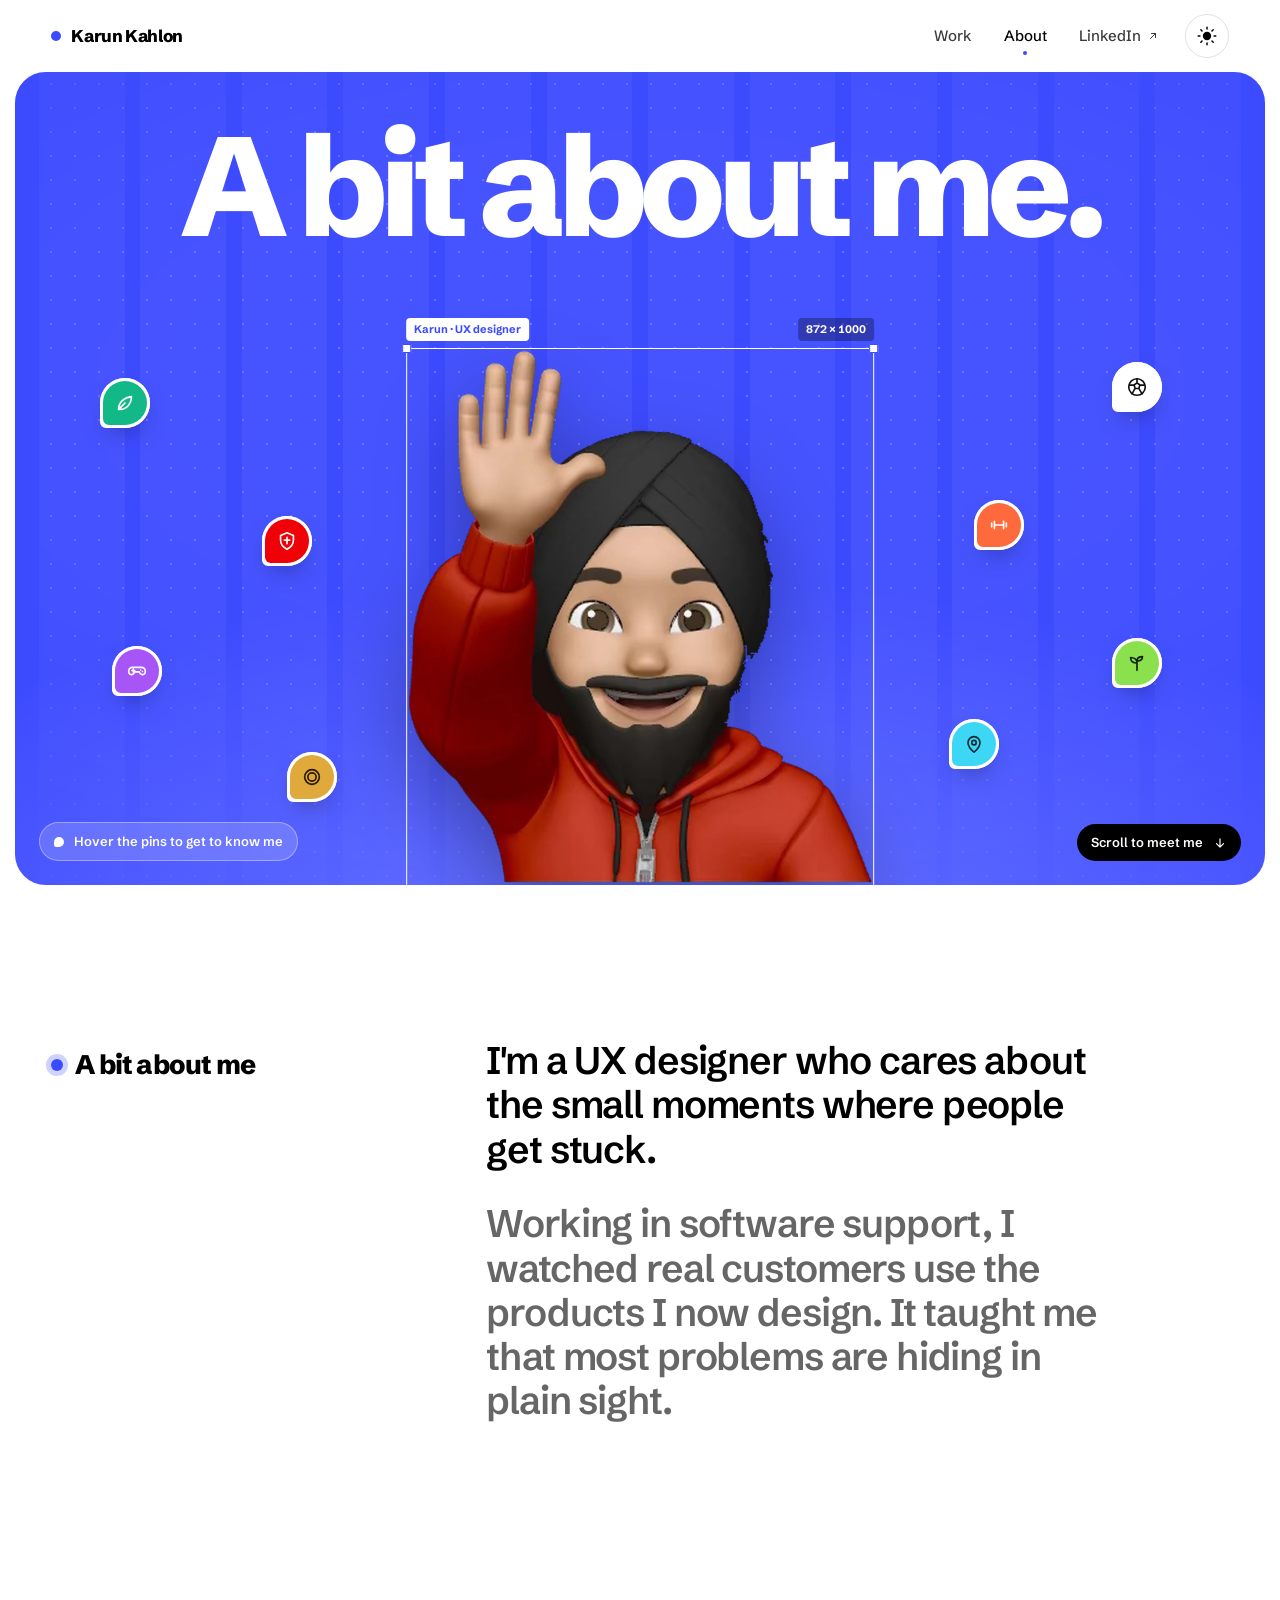
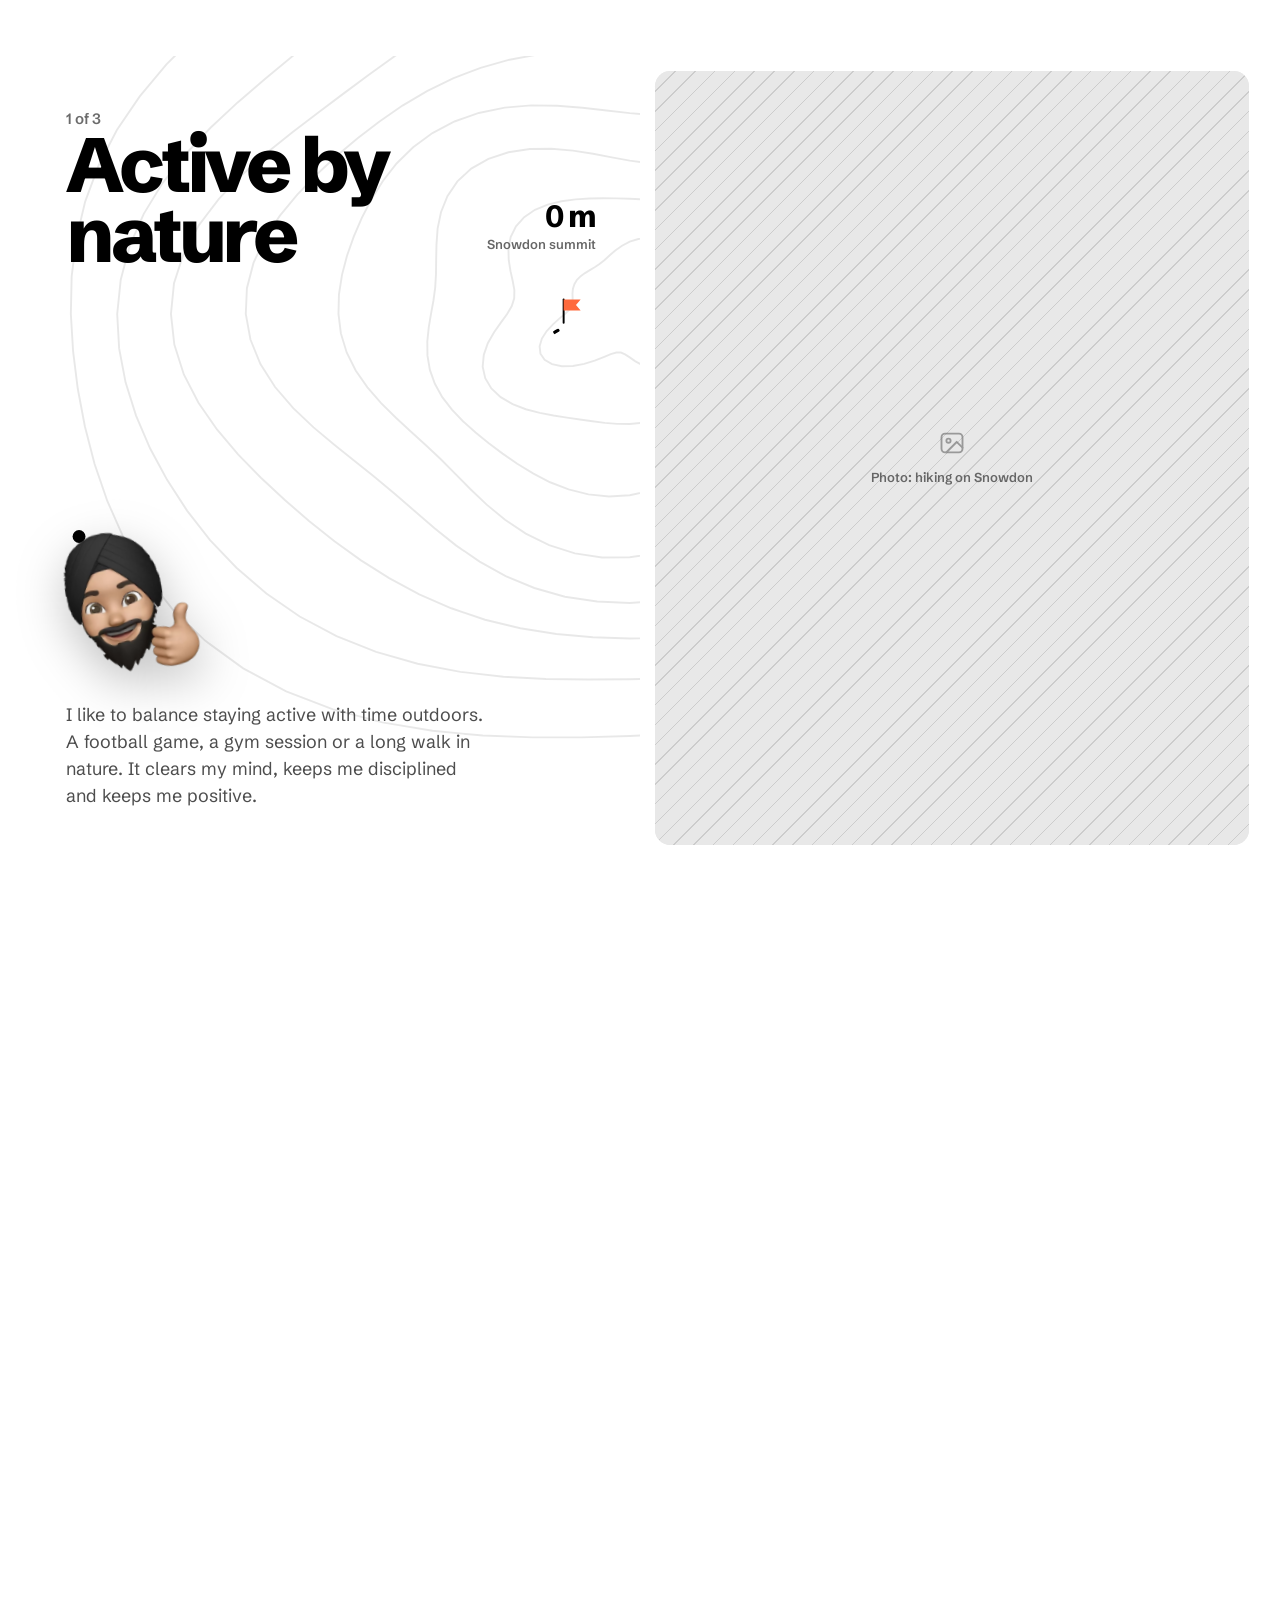
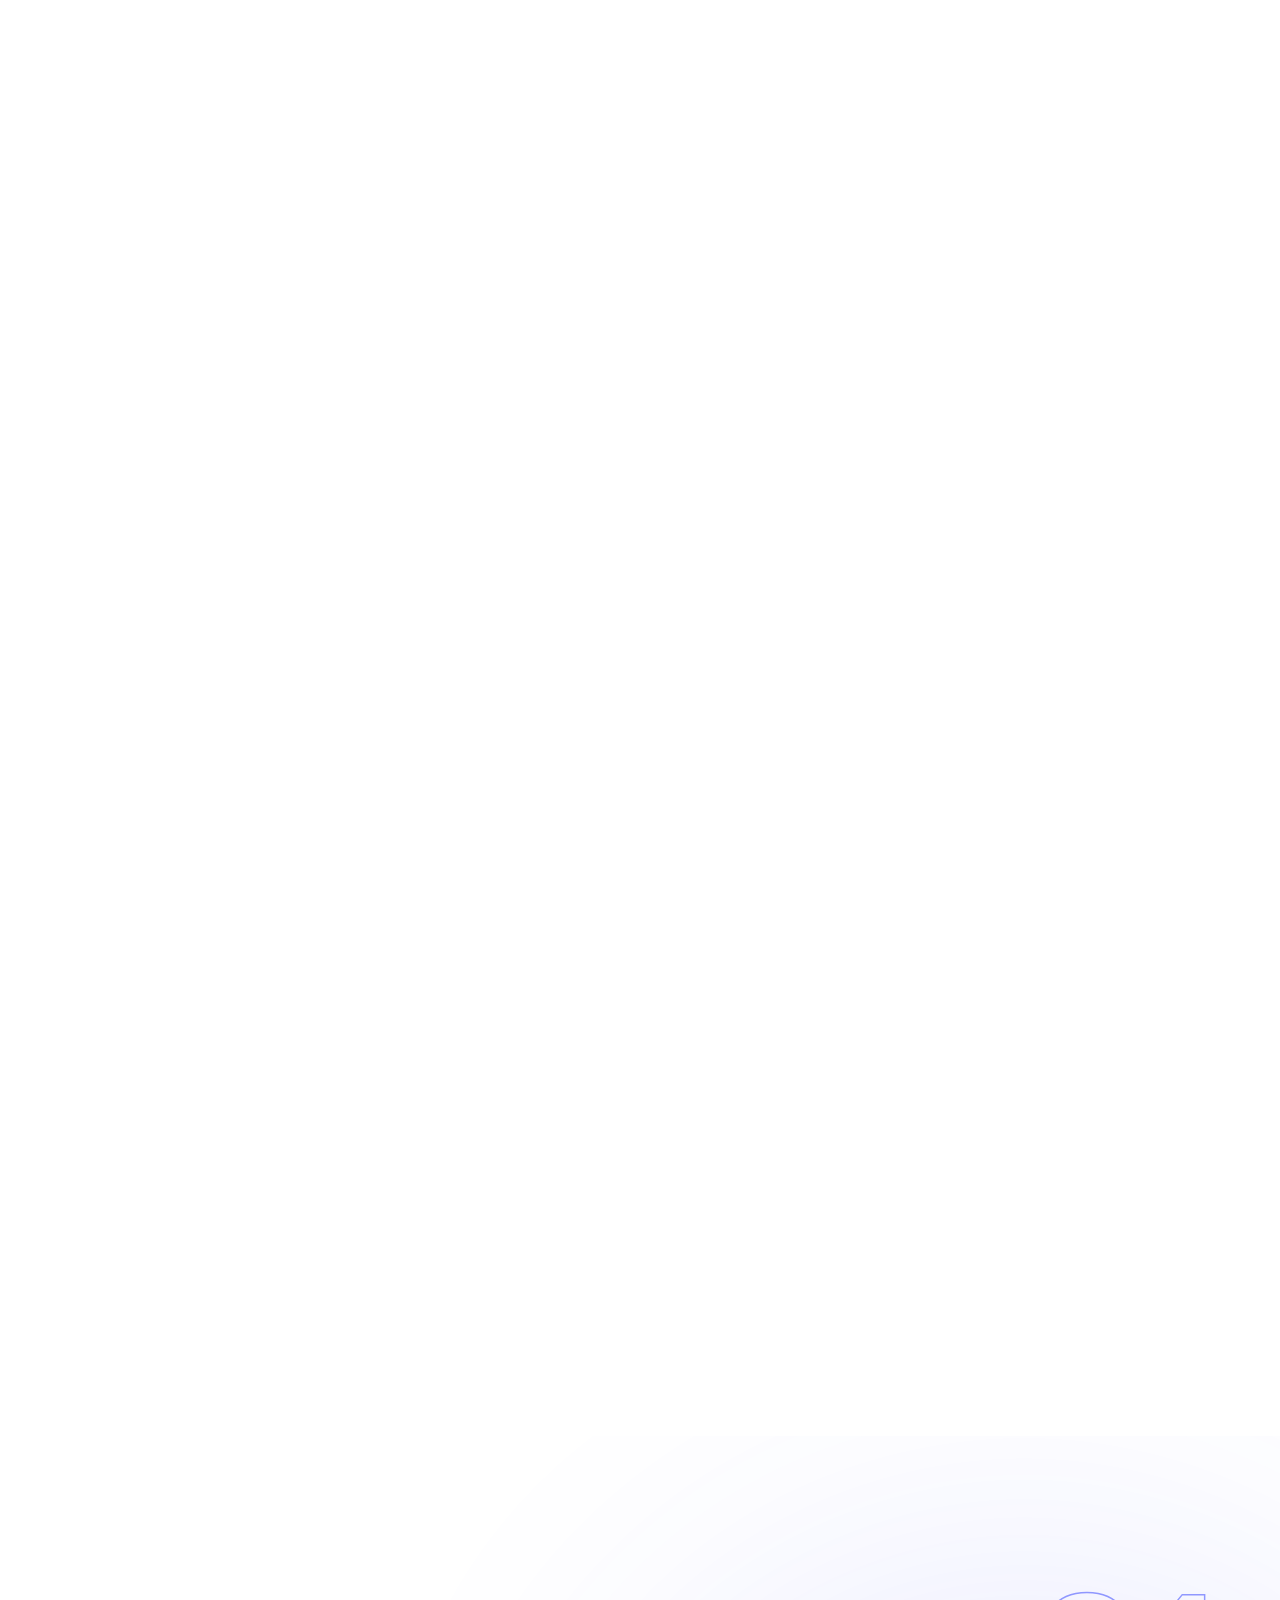
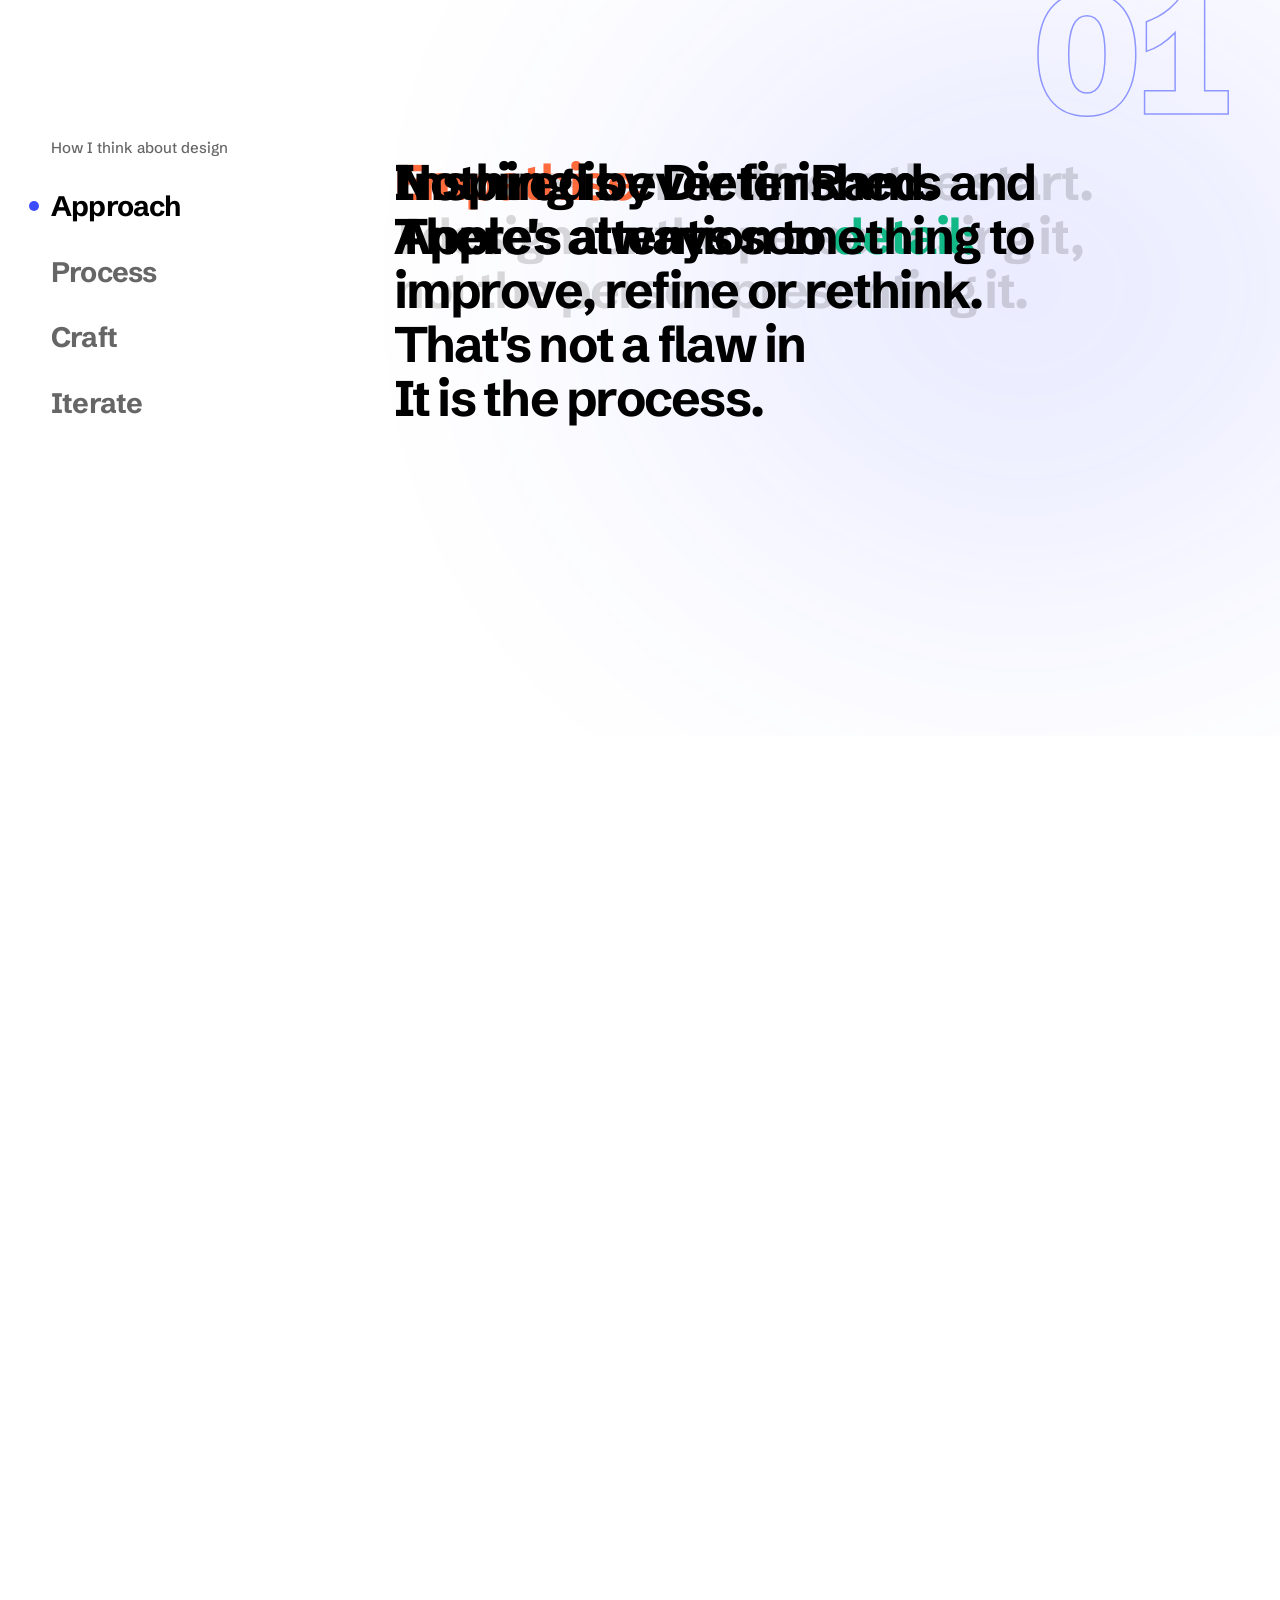
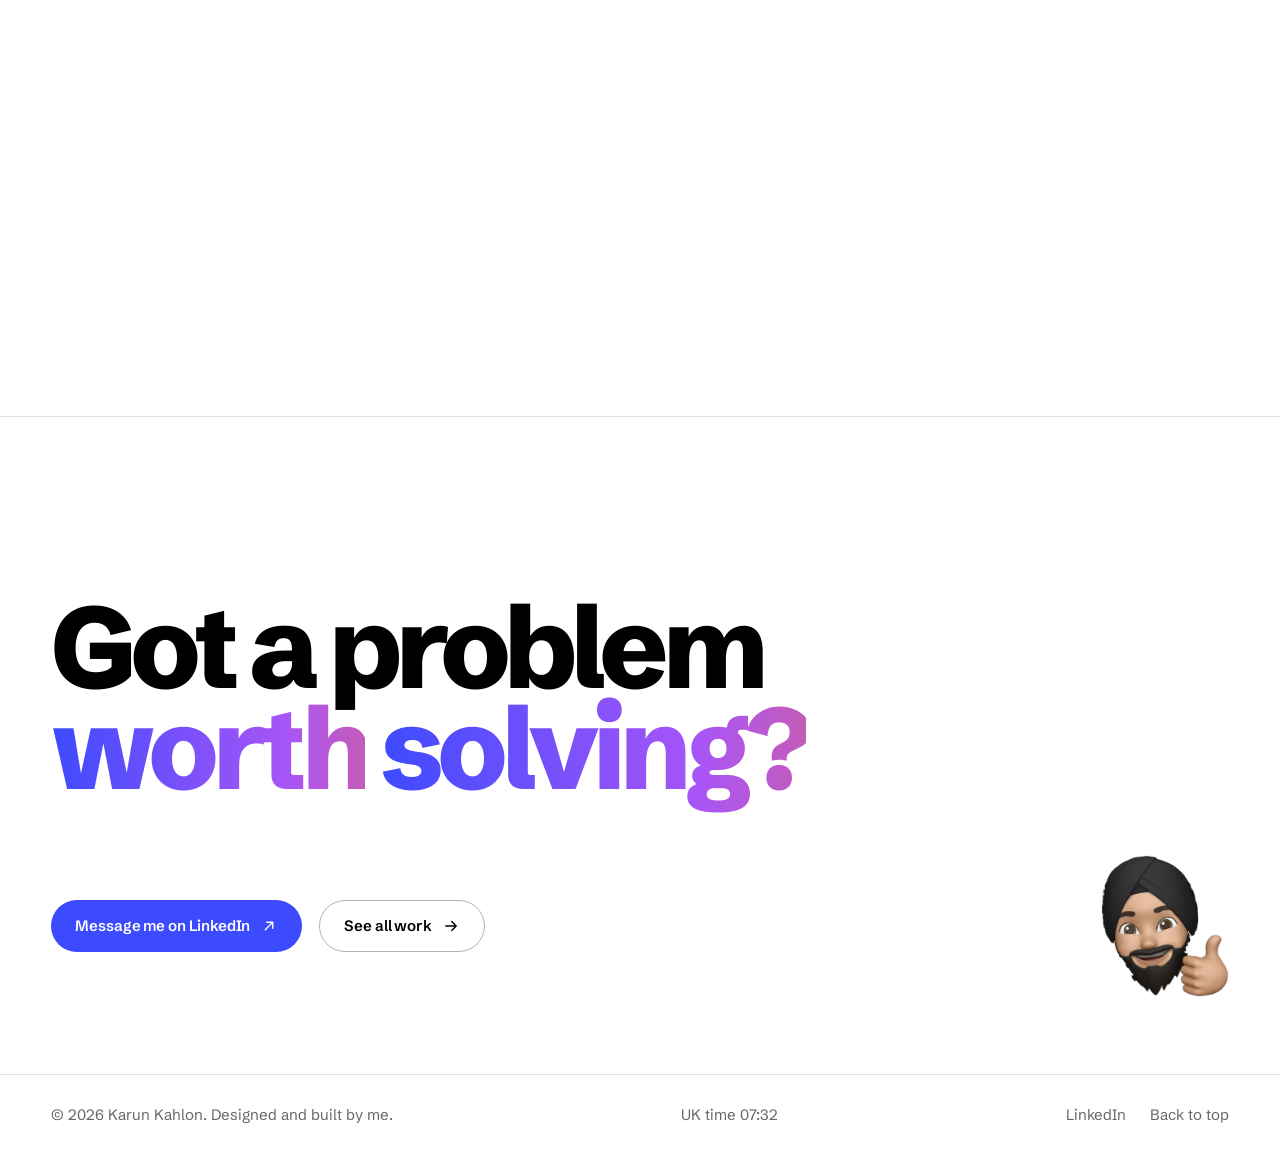
==== commit 2651ddf8: "more updates" ====
--- a/about.html
+++ b/about.html
@@ -12,7 +12,7 @@
   <link rel="apple-touch-icon" href="favicon.svg">
   <link rel="preconnect" href="https://fonts.googleapis.com">
   <link rel="preconnect" href="https://fonts.gstatic.com" crossorigin>
-  <link rel="stylesheet" href="https://fonts.googleapis.com/css2?family=Schibsted+Grotesk:wght@400..900&display=swap">
+  <link rel="stylesheet" href="https://fonts.googleapis.com/css2?family=Noto+Sans+Gurmukhi:wght@600;700&family=Uncial+Antiqua&family=Schibsted+Grotesk:wght@400..900&display=swap">
   <link rel="stylesheet" href="assets/css/main.css">
   <script>
     /* Theme before paint + missing-image fallbacks (runs before any image loads) */
@@ -66,11 +66,30 @@
 
 <main id="main">
 
+  <div class="progress" aria-hidden="true"><span></span></div>
+
   <section class="about-hero" aria-labelledby="about-title">
     <div class="about-hero__text">
       <h1 class="about-hero__title" id="about-title">A bit about me.</h1>
-      <p class="about-hero__sub">UX designer. Problem solver. Driven by intuition.</p>
-    </div>
+    </div>
+    <div class="about-hero__grid" aria-hidden="true"></div>
+    <div class="about-hero__frame" aria-hidden="true">
+      <span class="ahf__name">Karun · UX designer</span>
+      <span class="ahf__size">872 × 1000</span>
+      <i class="ahf__h ahf__h--tl"></i><i class="ahf__h ahf__h--tr"></i>
+      <span class="ahf__red ahf__red--l"><b></b></span><span class="ahf__red ahf__red--r"><b></b></span>
+    </div>
+    <div class="hpins">
+      <button class="hpin" type="button" style="--x:7%;--y:38%;--c:#12B886;--ink:#fff;--i:0" aria-label="Vegetarian. Veggie, through and through."><span class="hpin__dot"><svg viewBox="0 0 24 24" aria-hidden="true"><path d="M5 19c0-8 6-13 14-14 0 8-5 14-13 14M5 19l7-7"/></svg></span><span class="hpin__card" aria-hidden="true"><b>Vegetarian</b><span>Veggie, through and through</span></span></button>
+      <button class="hpin" type="button" style="--x:20%;--y:55%;--c:#EF0107;--ink:#fff;--i:1" aria-label="Arsenal. A Gooner, win or lose."><span class="hpin__dot"><svg viewBox="0 0 24 24" aria-hidden="true"><path d="M12 3l7 3v5c0 5-3 8-7 10-4-2-7-5-7-10V6z"/><path d="M9 11h6M12 8v7"/></svg></span><span class="hpin__card" aria-hidden="true"><b>Arsenal</b><span>A Gooner, win or lose</span></span></button>
+      <button class="hpin" type="button" style="--x:8%;--y:71%;--c:#A855F7;--ink:#fff;--i:2" aria-label="Gamer. God of War is my favourite."><span class="hpin__dot"><svg viewBox="0 0 24 24" aria-hidden="true"><path d="M7 8h10a4 4 0 0 1 4 4v1a3 3 0 0 1-5.4 1.8L14.5 13h-5l-1.1 1.8A3 3 0 0 1 3 13v-1a4 4 0 0 1 4-4z"/><path d="M8 10v3M6.5 11.5h3M16 11h.01M18 12.5h.01"/></svg></span><span class="hpin__card" aria-hidden="true"><b>Gamer</b><span>God of War is my favourite</span></span></button>
+      <button class="hpin" type="button" style="--x:22%;--y:84%;--c:#E0A93B;--ink:#2A1A00;--i:3" aria-label="Marvel, GOT and LOTR. Find the relics further down."><span class="hpin__dot"><svg viewBox="0 0 24 24" aria-hidden="true"><circle cx="12" cy="12" r="8"/><circle cx="12" cy="12" r="4.5"/></svg></span><span class="hpin__card" aria-hidden="true"><b>Marvel, GOT and LOTR</b><span>Find the relics further down</span></span></button>
+      <button class="hpin hpin--r" type="button" style="--x:88%;--y:36%;--c:#FFFFFF;--ink:#111;--i:4" aria-label="Football. I play 7-a-side."><span class="hpin__dot"><svg viewBox="0 0 24 24" aria-hidden="true"><circle cx="12" cy="12" r="9"/><path d="M12 7.5l3.2 2.3-1.2 3.8h-4l-1.2-3.8zM12 3v4.5M20.5 10l-5.3-.2M17.5 19.5l-3.5-6M6.5 19.5l3.5-6M3.5 10l5.3-.2"/></svg></span><span class="hpin__card" aria-hidden="true"><b>Football</b><span>I play 7-a-side</span></span></button>
+      <button class="hpin hpin--r" type="button" style="--x:77%;--y:53%;--c:#FF6A3D;--ink:#fff;--i:5" aria-label="Gym. Training keeps me disciplined."><span class="hpin__dot"><svg viewBox="0 0 24 24" aria-hidden="true"><path d="M4 10v4M7 8v8M17 8v8M20 10v4M7 12h10"/></svg></span><span class="hpin__card" aria-hidden="true"><b>Gym</b><span>Training keeps me disciplined</span></span></button>
+      <button class="hpin hpin--r" type="button" style="--x:88%;--y:70%;--c:#8BE04E;--ink:#10220A;--i:6" aria-label="21 years old. Plenty of room to grow in the right team."><span class="hpin__dot"><svg viewBox="0 0 24 24" aria-hidden="true"><path d="M12 20v-8M12 12c0-4-3-6-7-6 0 4 3 6 7 6zM12 10c0-3 2-5 6-5 0 3-2 5-6 5"/></svg></span><span class="hpin__card" aria-hidden="true"><b>21 years old</b><span>Plenty of room to grow in the right team</span></span></button>
+      <button class="hpin hpin--r" type="button" style="--x:75%;--y:80%;--c:#3DD6F5;--ink:#062A33;--i:7" aria-label="North East England. Where I'm from."><span class="hpin__dot"><svg viewBox="0 0 24 24" aria-hidden="true"><path d="M12 21s-6.5-5.8-6.5-10.5a6.5 6.5 0 0 1 13 0C18.5 15.2 12 21 12 21z"/><circle cx="12" cy="10.5" r="2.4"/></svg></span><span class="hpin__card" aria-hidden="true"><b>North East England</b><span>Where I'm from</span></span></button>
+    </div>
+    <p class="hpins__hint" aria-hidden="true"><span class="hpins__hint-dot"></span><span class="only-hover">Hover the pins to get to know me</span><span class="only-touch">Tap the pins to get to know me</span></p>
     <img class="about-hero__memoji" src="Images/Memoji/wave.png" alt="Karun's memoji, waving hello" width="872" height="1000">
     <span class="about-hero__cue" aria-hidden="true">Scroll to meet me <svg viewBox="0 0 24 24" fill="none" stroke="currentColor" stroke-width="2" stroke-linecap="round" stroke-linejoin="round" aria-hidden="true"><path d="M12 5v14M6 13l6 6 6-6"/></svg></span>
   </section>
@@ -92,6 +111,7 @@
 
         <article class="chapter chapter--paper" style="--mr:-8deg">
           <div class="chapter__body">
+            <div class="chapter__fx" data-fx="trail" aria-hidden="true"></div>
             <div>
               <p class="chapter__num">1 of 3</p>
               <h3 class="chapter__title">Active by nature</h3>
@@ -106,6 +126,12 @@
 
         <article class="chapter chapter--graphite" style="--mr:6deg">
           <div class="chapter__body">
+            <div class="chapter__fx" data-fx="games" aria-hidden="true"></div>
+            <div class="relics" role="group" aria-label="Easter eggs">
+              <button class="relic gauntlet" type="button" data-snap aria-label="The Infinity Gauntlet. Snap your fingers?"></button>
+              <button class="relic ring" type="button" data-ring aria-label="The One Ring. Put it on?"></button>
+              <button class="relic throne" type="button" data-winter aria-label="The Iron Throne. Winter is coming?"></button>
+            </div>
             <div>
               <p class="chapter__num">2 of 3</p>
               <h3 class="chapter__title">Games, tech and cinema</h3>
@@ -120,75 +146,42 @@
 
         <article class="chapter chapter--accent" style="--mr:-4deg">
           <div class="chapter__body">
+            <div class="chapter__fx" data-fx="heritage" aria-hidden="true"></div>
             <div>
               <p class="chapter__num">3 of 3</p>
               <h3 class="chapter__title">Culture and curiosity</h3>
             </div>
             <div>
               <img class="chapter__memoji" src="Images/Memoji/idea.png" alt="" loading="lazy" width="511" height="700">
-              <p class="chapter__text">I'm fascinated by how culture shapes the way we think. Understanding different perspectives is key to designing things that are inclusive and meaningful.</p>
+              <p class="chapter__text">I'm British, Sikh and Panjabi, and proud of all three. I love history and the ancient world: the five rivers that gave Panjab its name, and the thought of travelling the Silk Road. Knowing where people come from is key to designing things that are inclusive and meaningful.</p>
             </div>
           </div>
           <div class="chapter__media"><img src="Images/LandingPage/Antalya arch.png" alt="Photo: an arch in Antalya" loading="lazy"></div>
         </article>
 
       </div>
-      <div class="chapters__rail" aria-hidden="true">
-        <span class="chapters__count"><b>1</b><i>/3</i></span>
-        <span class="chapters__track"><span class="chapters__fill"></span><span class="chapters__tick"></span><span class="chapters__tick"></span><span class="chapters__tick"></span></span>
-        <span class="chapters__mouse"><span></span></span>
-        <span class="chapters__hint">Scroll</span>
-      </div>
-    </div>
-  </section>
-
-  <section class="loop" aria-labelledby="loop-title">
-    <div class="loop__pin">
-      <div class="wrap loop__grid">
+    </div>
+  </section>
+
+  <section class="philo" aria-labelledby="philo-title">
+    <div class="philo__pin">
+      <div class="philo__glow" aria-hidden="true"></div>
+      <div class="wrap philo__grid">
         <div>
-          <h2 class="loop__title" id="loop-title">How I work: a loop, not a line.</h2>
-          <p class="loop__note">Every pass makes the idea a little more useful and a little more human. Then I go round again.</p>
-          <div class="loop__steps">
-            <div class="loop__step" data-scene="observe" data-short="Observe" data-memoji="Images/Memoji/laptop.png">
-              <p class="loop__step-n">Step 1 of 6</p>
-              <h3>See what's there now</h3>
-              <p>I start with the current solution and use it the way a real person would, not the way it was meant to be used.</p>
-            </div>
-            <div class="loop__step" data-scene="pain" data-short="Pain points" data-memoji="Images/Memoji/thumbs-down.png">
-              <p class="loop__step-n">Step 2 of 6</p>
-              <h3>Find the pain points</h3>
-              <p>Where do people hesitate, backtrack or give up? Those moments become the brief.</p>
-            </div>
-            <div class="loop__step" data-scene="compare" data-short="Compare" data-memoji="Images/Memoji/shrug.png">
-              <p class="loop__step-n">Step 3 of 6</p>
-              <h3>Study the competition</h3>
-              <p>I analyse how others solve the same problem, noting what's worth learning from and what to avoid.</p>
-            </div>
-            <div class="loop__step" data-scene="ideate" data-short="Ideate" data-memoji="Images/Memoji/idea.png">
-              <p class="loop__step-n">Step 4 of 6</p>
-              <h3>Generate ideas</h3>
-              <p>Sketches, flows and rough layouts. Quantity first, judgement later.</p>
-            </div>
-            <div class="loop__step" data-scene="explore" data-short="Explore" data-memoji="Images/Memoji/celebrate.png">
-              <p class="loop__step-n">Step 5 of 6</p>
-              <h3>Explore UI with AI</h3>
-              <p>I use AI to widen the range of visual directions quickly and find a bit of flair I might not reach alone.</p>
-            </div>
-            <div class="loop__step" data-scene="critique" data-short="Critique" data-memoji="Images/Memoji/thumbs-up.png">
-              <p class="loop__step-n">Step 6 of 6</p>
-              <h3>Critique and make it human</h3>
-              <p>Then I challenge what the AI suggested, cut anything generic and shape it around real users. And assess again.</p>
-            </div>
-          </div>
+          <h2 class="philo__title" id="philo-title">How I think about design</h2>
+          <ul class="philo__labels" aria-hidden="true">
+            <li class="philo__label is-active" style="--pc:#3D4BFF">Approach</li>
+            <li class="philo__label" style="--pc:#FF6A3D">Process</li>
+            <li class="philo__label" style="--pc:#12B886">Craft</li>
+            <li class="philo__label" style="--pc:#A855F7">Iterate</li>
+          </ul>
         </div>
-        <div class="loop__ring">
-          <svg viewBox="0 0 560 560" aria-hidden="true">
-            <circle class="loop__track" cx="280" cy="280" r="220"/>
-            <circle class="loop__progress" cx="280" cy="280" r="220"/>
-            <g class="loop__nodes"></g>
-            <g class="loop__head"><circle class="loop__head-glow" r="18"/><circle class="loop__head-dot" r="7"/></g>
-          </svg>
-          <div class="loop__center"><div class="loop__scenes" aria-hidden="true"></div><img class="loop__memoji" src="Images/Memoji/laptop.png" alt="" width="700" height="655"></div>
+        <div class="philo__stage">
+          <p class="philo__num" aria-hidden="true">01</p>
+          <p style="--pc:#3D4BFF" class="philo__statement is-active">Human-centred from the start. I design for the person using it, not the person presenting it.</p>
+          <p style="--pc:#FF6A3D" class="philo__statement">Empathise. Define. Ideate. Prototype. Test. Not a checklist, a mindset.</p>
+          <p style="--pc:#12B886" class="philo__statement">Inspired by Dieter Rams and Apple's attention to detail: work that feels effortless to use, but is carefully considered in every detail.</p>
+          <p style="--pc:#A855F7" class="philo__statement">Nothing is ever finished. There's always something to improve, refine or rethink. That's not a flaw in the process. It is the process.</p>
         </div>
       </div>
     </div>
--- a/assets/css/main.css
+++ b/assets/css/main.css
@@ -14,6 +14,8 @@
   --acc-700: #2B36D9;   /* accent text on white (7.0:1) */
   --acc-900: #10166B;
   --on-accent: #FFFFFF;
+  /* Case-study colour: set per page from the project's category (JS), falls back to Signal blue */
+  --cc: var(--acc-500);
 
   /* Type */
   --font: "Schibsted Grotesk", ui-sans-serif, system-ui, -apple-system, "Segoe UI", Helvetica, Arial, sans-serif;
@@ -56,6 +58,7 @@
   --invert-bg: #FFFFFF;
   --invert-text: #000000;
   --accent-text: var(--acc-300);
+  --cc-text: color-mix(in srgb, var(--cc) 58%, #fff);
   --nav-bg: rgba(0, 0, 0, 0.72);
 }
 
@@ -73,6 +76,7 @@
     --invert-bg: #000000;
     --invert-text: #FFFFFF;
     --accent-text: var(--acc-700);
+    --cc-text: color-mix(in srgb, var(--cc) 80%, #000);
     --nav-bg: rgba(255, 255, 255, 0.78);
   }
 }
@@ -90,6 +94,7 @@
   --invert-bg: #000000;
   --invert-text: #FFFFFF;
   --accent-text: var(--acc-700);
+  --cc-text: color-mix(in srgb, var(--cc) 80%, #000);
   --nav-bg: rgba(255, 255, 255, 0.78);
 }
 
@@ -325,12 +330,12 @@
   transition: opacity 0.4s ease;
   pointer-events: none;
 }
-.btn:hover::before, .btn:focus-visible::before, a.work-card:hover .btn::before { opacity: 1; }
+.btn:hover::before, .btn:focus-visible::before { opacity: 1; }
 .btn:active { filter: brightness(0.94); }
 .btn__label { position: relative; line-height: 1.3; }
 
 .btn--accent { --btn-bg: var(--acc-500); --btn-fg: var(--on-accent); }
-.btn--accent:hover, .btn--accent:focus-visible, a.work-card:hover .btn--accent { --btn-bg: #4A57FF; --glow: rgba(61, 75, 255, 0.55); }
+.btn--accent:hover, .btn--accent:focus-visible { --btn-bg: #4A57FF; --glow: rgba(61, 75, 255, 0.55); }
 .btn--ghost { border: 1px solid var(--line-strong); --btn-spot: rgba(140, 149, 255, 0.22); }
 .btn--ghost:hover, .btn--ghost:focus-visible { --btn-bg: var(--surface); border-color: var(--acc-300); --glow: rgba(61, 75, 255, 0.28); }
 :root[data-theme="light"] .btn--ghost:hover, :root[data-theme="light"] .btn--ghost:focus-visible { border-color: var(--acc-500); --glow: rgba(61, 75, 255, 0.2); }
@@ -515,91 +520,60 @@
 .text-link svg { width: 14px; height: 14px; transition: transform 0.4s var(--ease-out); }
 .text-link:hover svg { transform: rotate(45deg); }
 
-/* ---------- 8. Selected work — stacking cards ---------- */
-.stack { display: flex; flex-direction: column; gap: clamp(20px, 3vw, 40px); }
-.stack__item {
-  position: sticky;
-  top: calc(var(--nav-h) + 16px + var(--i, 0) * 14px);
-  --p: 0;
-}
-.work-card {
-  position: relative;
-  display: grid;
-  grid-template-columns: minmax(0, 5fr) minmax(0, 7fr);
-  gap: clamp(20px, 3vw, 48px);
-  min-height: min(76vh, 700px);
-  padding: clamp(20px, 2.6vw, 36px);
-  border-radius: var(--r-stage);
-  background: var(--surface);
-  border: 1px solid var(--line);
-  transform-origin: 50% 0%;
-  transform: scale(calc(1 - var(--p) * 0.06));
-  filter: brightness(calc(1 - var(--p) * 0.35));
-  will-change: transform, filter;
-  overflow: hidden;
-}
-.work-card__body { display: flex; flex-direction: column; justify-content: space-between; gap: 32px; padding: 8px 4px; }
-.work-card__kicker { font-size: var(--fs-sm); color: var(--muted); font-weight: 500; }
-.work-card__title {
-  font-size: clamp(2.25rem, 4.6vw, 4.5rem);
-  font-weight: 800; letter-spacing: -0.05em; line-height: 0.95;
-  margin-top: 14px;
-}
-.work-card__summary { margin-top: 20px; color: var(--text-2); max-width: 40ch; font-size: var(--fs-md); }
-.work-card__meta { display: grid; grid-template-columns: repeat(3, auto); justify-content: start; gap: 8px 32px; margin: 0; }
-.work-card__meta div { display: flex; flex-direction: column; gap: 2px; }
-.work-card__meta dt { font-size: var(--fs-xs); color: var(--muted); }
-.work-card__meta dd { margin: 0; font-size: var(--fs-sm); font-weight: 600; }
-.work-card__cta { margin-top: 28px; }
-
-.work-card__media {
-  position: relative;
-  border-radius: var(--r-card);
-  overflow: hidden;
-  background:
-    radial-gradient(90% 70% at 70% 20%, var(--surface), transparent 70%),
-    var(--surface-2);
-  min-height: 280px;
-  display: grid;
-  place-items: center;
-  perspective: 1600px;
-}
-/* The screen floats, tilted, and straightens on hover */
-.work-card__media > img {
-  width: 86%;
-  height: auto;
-  border-radius: 10px;
-  box-shadow: 0 50px 90px -30px rgba(0, 0, 0, 0.7), 0 0 0 1px var(--line);
-  transform: rotateX(10deg) rotateY(-14deg) rotateZ(2.5deg);
-  translate: 0 calc(var(--m, 0) * -4px);
-  transition: transform 1s var(--ease-out), scale 1s var(--ease-out);
-  transform-style: preserve-3d;
-}
-a.work-card:hover .work-card__media > img { transform: none; scale: 1.04; }
-a.work-card .btn { pointer-events: none; }
-a.work-card:hover .btn__icon--e { transform: translateX(3px); }
-
-/* Placeholder (upcoming) card */
-.work-card--soon { background: var(--bg); border: 1px dashed var(--line-strong); }
-.work-card--soon .work-card__media {
-  background:
-    repeating-linear-gradient(135deg, var(--line) 0 1px, transparent 1px 14px),
-    var(--surface);
+/* ---------- 8. Selected work: calm project cards in normal scroll ----------
+   Text on one side (category, year, title, outcome, tags, role/timeline, link),
+   the preview in an inset panel on the other. Sides alternate. */
+.pcards { display: flex; flex-direction: column; gap: clamp(20px, 2.6vw, 32px); }
+.pcard { --c: var(--acc-500); }
+.pcard__link {
+  display: grid; grid-template-columns: minmax(0, 5fr) minmax(0, 6fr);
+  gap: clamp(24px, 4vw, 64px); align-items: center;
+  padding: clamp(20px, 3vw, 44px);
+  border-radius: clamp(20px, 2.4vw, 32px);
+  background: var(--surface); border: 1px solid var(--line);
+  transition: border-color 0.4s, box-shadow 0.5s var(--ease-out), background-color 0.4s;
+}
+.pcard--flip .pcard__body { order: 2; }
+a.pcard__link:hover, a.pcard__link:focus-visible {
+  border-color: color-mix(in srgb, var(--c) 45%, var(--line));
+  box-shadow: 0 30px 70px -40px color-mix(in srgb, var(--c) 70%, transparent);
+}
+.pcard__body { display: flex; flex-direction: column; gap: 18px; min-width: 0; }
+.pcard__meta { display: flex; align-items: center; gap: 14px; font-size: var(--fs-sm); font-weight: 600; color: var(--muted); }
+.pcard__cat { display: inline-flex; align-items: center; gap: 8px; color: var(--text); }
+.pcard__cat i { width: 9px; height: 9px; border-radius: 50%; background: var(--c); box-shadow: 0 0 0 4px color-mix(in srgb, var(--c) 22%, transparent); }
+.pcard__title { font-size: clamp(1.9rem, 3.4vw, 3rem); font-weight: 800; letter-spacing: -0.045em; line-height: 1; }
+.pcard__lede { font-size: var(--fs-lg); line-height: 1.45; color: var(--text-2); max-width: 36ch; }
+.pcard__tags { display: flex; flex-wrap: wrap; gap: 6px; list-style: none; margin: 0; padding: 0; }
+.pcard__tags li { font-size: var(--fs-xs); font-weight: 600; padding: 6px 11px; border-radius: var(--r-pill); border: 1px solid var(--line-strong); color: var(--text-2); }
+.pcard__facts { display: flex; gap: clamp(24px, 4vw, 48px); margin: 4px 0 0; }
+.pcard__facts div { display: flex; flex-direction: column; gap: 4px; }
+.pcard__facts dt { font-size: var(--fs-xs); font-weight: 700; color: var(--text); }
+.pcard__facts dd { margin: 0; font-size: var(--fs-sm); color: var(--muted); }
+.pcard__cta { display: inline-flex; align-items: center; gap: 8px; margin-top: 6px; font-weight: 700; color: color-mix(in srgb, var(--c) 55%, var(--text)); }
+.pcard__cta svg { width: 18px; height: 18px; transition: transform 0.4s var(--ease-out); }
+a.pcard__link:hover .pcard__cta svg { transform: translate(3px, -3px); }
+.pcard__media {
+  position: relative; aspect-ratio: 16 / 11; border-radius: clamp(14px, 1.6vw, 20px); overflow: hidden;
+  background: radial-gradient(80% 70% at 30% 20%, color-mix(in srgb, var(--c) 22%, transparent), transparent 70%), var(--surface-2);
   display: grid; place-items: center;
 }
-.work-card--soon .work-card__media > img { -webkit-mask-image: linear-gradient(#000 78%, transparent); mask-image: linear-gradient(#000 78%, transparent); width: min(46%, 260px); transform: none; box-shadow: none; border-radius: 0; filter: drop-shadow(0 20px 30px rgba(0,0,0,.25)); }
-.status-pill {
-  display: inline-flex; align-items: center; gap: 8px;
-  font-size: var(--fs-xs); font-weight: 600;
-  padding: 6px 12px; border-radius: var(--r-pill);
-  border: 1px solid var(--line-strong);
-}
-.status-pill::before {
-  content: ""; width: 7px; height: 7px; border-radius: 50%;
-  background: var(--acc-500);
-  animation: pulse 1.8s ease-in-out infinite;
-}
-@keyframes pulse { 50% { opacity: 0.25; } }
+.pcard__media img {
+  width: 88%; height: auto; max-height: 82%; object-fit: cover; object-position: top;
+  border-radius: 10px; box-shadow: 0 24px 50px -24px rgba(0,0,0,.6), 0 0 0 1px var(--line);
+  transition: scale 0.8s var(--ease-out);
+}
+a.pcard__link:hover .pcard__media img { scale: 1.03; }
+.pcard--soon .pcard__link { background: transparent; border-style: dashed; }
+.pcard--soon .pcard__title, .pcard--soon .pcard__lede { color: var(--muted); }
+.pcard--soon .pcard__media { background: repeating-linear-gradient(135deg, var(--line) 0 1px, transparent 1px 14px), var(--surface); }
+.pcard--soon .pcard__media img { width: auto; height: 58%; box-shadow: none; border-radius: 0; opacity: 0.9; }
+.pcard__soon { display: inline-flex; align-items: center; gap: 8px; margin-top: 6px; font-weight: 700; color: #F5A524; text-transform: uppercase; letter-spacing: 0.06em; font-size: var(--fs-sm); }
+.pcard__soon svg { width: 16px; height: 16px; animation: spin 6s linear infinite; }
+@keyframes spin { to { rotate: 360deg; } }
+.js .pcard { opacity: 0; translate: 0 28px; transition: opacity 0.7s ease, translate 0.9s var(--ease-out); }
+.js .pcard.is-in { opacity: 1; translate: 0 0; }
+.pwork__more { margin-top: clamp(24px, 3vw, 40px); display: flex; justify-content: center; }
 
 /* ---------- 9. Philosophy — pinned scroll word fill ---------- */
 .philo { position: relative; height: calc(var(--n, 4) * 90vh + 60vh); }
@@ -626,10 +600,34 @@
 }
 .philo__label::after {
   content: ""; position: absolute; left: 0; bottom: 2px; height: 2px; width: 100%;
-  background: var(--acc-500);
+  background: var(--pc, var(--acc-500));
   transform-origin: left; transform: scaleX(var(--lp, 0));
 }
 .philo__label.is-active { color: var(--text); opacity: 1; }
+.philo__label::before {
+  content: ""; position: absolute; left: -22px; top: 50%; width: 10px; height: 10px; margin-top: -7px; border-radius: 50%;
+  background: var(--pc); scale: 0; transition: scale 0.45s var(--spring);
+}
+.philo__label.is-active::before { scale: 1; }
+/* Each principle has its own colour: a soft glow, a big outline number and the lit word's tip */
+.philo { --now: var(--acc-500); }
+.philo__glow {
+  position: absolute; right: -10vw; top: 50%; width: 60vw; height: 70vh; translate: 0 -50%;
+  border-radius: 50%; background-color: var(--now);
+  filter: blur(140px); opacity: 0.16; pointer-events: none;
+  transition: background-color 0.9s ease;
+}
+:root[data-theme="light"] .philo__glow { opacity: 0.11; }
+.philo__pin { overflow: hidden; }
+.philo__num {
+  position: absolute; right: 0; top: -1.1em;
+  font-size: 3.4em; font-weight: 800; letter-spacing: -0.06em; line-height: 1;
+  color: transparent; -webkit-text-stroke: 1.5px var(--now);
+  opacity: 0.55; font-variant-numeric: tabular-nums;
+  transition: -webkit-text-stroke-color 0.6s;
+  pointer-events: none;
+}
+.philo__statement .w.is-tip { color: var(--pc); transition: opacity 0.25s linear, color 0.4s; }
 .philo__stage { position: relative; min-height: 5.2em; font-size: clamp(1.75rem, 3.9vw, 3.6rem); }
 .philo__statement {
   position: absolute; inset: 0 auto auto 0;
@@ -653,7 +651,18 @@
   max-width: 12ch;
 }
 .contact__row { margin-top: clamp(32px, 5vw, 56px); display: flex; flex-wrap: wrap; gap: 16px; align-items: center; }
-.contact__memoji { width: clamp(90px, 10vw, 140px); margin-left: auto; }
+.contact__memoji { width: clamp(90px, 10vw, 140px); margin-left: auto; transition: rotate 0.6s var(--spring), scale 0.6s var(--spring), translate 0.6s var(--spring); transform-origin: 50% 90%; }
+.contact__row:has(.btn:hover) .contact__memoji, .contact__row:has(.btn:focus-visible) .contact__memoji { rotate: -10deg; scale: 1.12; translate: 0 -8px; }
+/* Headline lights up word by word as it scrolls in; the question gets the palette */
+.contact__title .cw { opacity: 0.16; transition: opacity 0.35s linear; }
+.contact__title .cw.is-on { opacity: 1; }
+.contact__title .cw--accent {
+  background: linear-gradient(90deg, #3D4BFF, #A855F7, #FF6A3D, #12B886, #3D4BFF) 0 0 / 300% 100%;
+  -webkit-background-clip: text; background-clip: text; color: transparent;
+  animation: sheen 9s linear infinite;
+  padding-bottom: 0.06em;
+}
+@keyframes sheen { to { background-position: 300% 0; } }
 
 .footer { border-top: 1px solid var(--line); padding-block: 28px; font-size: var(--fs-sm); color: var(--muted); }
 .footer__inner { display: flex; flex-wrap: wrap; gap: 16px 32px; justify-content: space-between; align-items: center; }
@@ -708,7 +717,12 @@
 
 .intro { padding-block: clamp(96px, 12vw, 160px); }
 .intro__grid { display: grid; grid-template-columns: minmax(0, 4fr) minmax(0, 8fr); gap: clamp(24px, 5vw, 80px); }
-.intro__label { font-size: var(--fs-sm); color: var(--muted); font-weight: 500; padding-top: 0.6em; }
+.intro__label {
+  display: flex; align-items: center; gap: 12px; align-self: start;
+  font-size: clamp(1.35rem, 2.1vw, 1.9rem); font-weight: 800; letter-spacing: -0.03em; line-height: 1.1;
+  color: var(--text); padding-top: 0.45em;
+}
+.intro__label::before { content: ""; width: 12px; height: 12px; flex: none; border-radius: 50%; background: var(--acc-500); box-shadow: 0 0 0 5px color-mix(in srgb, var(--acc-500) 25%, transparent); }
 .intro__text { font-size: clamp(1.6rem, 3vw, 2.75rem); font-weight: 600; letter-spacing: -0.03em; line-height: 1.15; max-width: 26ch; }
 .intro__text + .intro__text { margin-top: 0.8em; color: var(--muted); }
 
@@ -758,47 +772,285 @@
 }
 .chapter__media { position: relative; margin: var(--inset); border-radius: calc(var(--r-stage) - var(--inset)); overflow: hidden; background: rgba(127,127,127,0.18); }
 .chapter__media img { width: 100%; height: 100%; object-fit: cover; transform: scale(calc(1.15 - var(--in, 1) * 0.15)); }
-/* Vertical progress rail: reads as "scroll down", not "swipe across" */
-.chapters__rail {
-  --p: 0;
-  position: absolute; z-index: 5;
-  right: calc(var(--inset) + 18px); top: 50%;
-  transform: translateY(-50%);
-  display: flex; flex-direction: column; align-items: center; gap: 12px;
-  padding: 14px 8px 12px;
-  border-radius: var(--r-pill);
-  background: rgba(0, 0, 0, 0.42);
-  color: #fff;
+
+/* About hero as a design canvas: layout grid, a selected frame and multiplayer cursors */
+.about-hero__grid {
+  position: absolute; inset: 0; pointer-events: none;
+  background:
+    radial-gradient(circle, rgba(255,255,255,0.22) 1px, transparent 1.5px) 0 0 / 24px 24px,
+    repeating-linear-gradient(90deg, rgba(255,255,255,0.05) 0 calc((100% - 11 * 16px) / 12), transparent 0 calc((100% - 11 * 16px) / 12 + 16px));
+  padding-inline: 24px; background-origin: content-box; background-clip: content-box;
+  -webkit-mask-image: radial-gradient(120% 90% at 50% 40%, #000 30%, transparent 85%);
+  mask-image: radial-gradient(120% 90% at 50% 40%, #000 30%, transparent 85%);
+}
+.about-hero__text { z-index: 2; }
+.about-hero__memoji { z-index: 1; }
+.about-hero__frame {
+  position: absolute; left: 50%; bottom: 0; z-index: 2;
+  height: min(66%, 600px); aspect-ratio: 872 / 1000; translate: -50% 0;
+  border: 1.5px solid #fff; border-bottom: 0;
+  pointer-events: auto;
+}
+.ahf__name, .ahf__size {
+  position: absolute; bottom: calc(100% + 8px);
+  padding: 3px 8px; border-radius: 4px;
+  font-size: 11px; font-weight: 700; white-space: nowrap;
+}
+.ahf__name { left: -1px; background: #fff; color: var(--acc-500); }
+.ahf__size { right: -1px; color: #fff; background: rgba(0, 0, 0, 0.3); font-variant-numeric: tabular-nums; }
+.ahf__h { position: absolute; width: 9px; height: 9px; background: #fff; border: 1.5px solid var(--acc-500); }
+.ahf__h--tl { left: -5px; top: -5px; }
+.ahf__h--tr { right: -5px; top: -5px; }
+/* Hover the memoji: spacing redlines out to the edges, like inspecting a layer */
+.ahf__red { position: absolute; top: 46%; height: 1px; background: #FF4D8D; opacity: 0; transition: opacity 0.25s; }
+.ahf__red::before, .ahf__red::after { content: ""; position: absolute; top: -5px; width: 1px; height: 11px; background: #FF4D8D; }
+.ahf__red::before { left: 0; } .ahf__red::after { right: 0; }
+.ahf__red--l { right: 100%; width: var(--gap-l, 100px); }
+.ahf__red--r { left: 100%; width: var(--gap-r, 100px); }
+.ahf__red b { position: absolute; left: 50%; top: -24px; translate: -50% 0; padding: 2px 6px; border-radius: 4px; background: #FF4D8D; color: #fff; font-size: 11px; font-weight: 700; font-variant-numeric: tabular-nums; }
+.about-hero__frame:hover .ahf__red { opacity: 1; }
+
+/* Fact pins, Figma-comment style: a pulsing pin you hover (or tap) to open */
+.hpins { position: absolute; inset: 0; z-index: 3; pointer-events: none; }
+.hpin {
+  --mx: 0; --my: 0;
+  position: absolute; left: var(--x); top: var(--y);
+  pointer-events: auto; display: block;
+  translate: calc(var(--mx) * 14px) calc(var(--my) * 14px);
+  transition: translate 0.9s var(--ease-out), opacity 0.5s, scale 0.6s var(--spring);
+}
+.hpin:hover, .hpin:focus-visible, .hpin.is-open { z-index: 5; }
+.hpin__dot {
+  position: relative; display: grid; place-items: center;
+  width: 44px; height: 44px; border-radius: 50% 50% 50% 6px;
+  background: var(--c); color: var(--ink);
+  box-shadow: 0 0 0 3px #fff, 0 12px 26px -10px rgba(0,0,0,.55);
+  transition: scale 0.4s var(--spring), border-radius 0.4s var(--ease-out);
+}
+.hpin__dot::after {
+  content: ""; position: absolute; inset: -3px; border-radius: inherit;
+  border: 2px solid #fff; animation: pin-pulse 2.6s ease-out infinite; animation-delay: calc(var(--i) * -0.37s);
+}
+@keyframes pin-pulse { 0% { opacity: 0.8; scale: 1; } 70%, 100% { opacity: 0; scale: 1.7; } }
+.hpin__dot svg { width: 22px; height: 22px; fill: none; stroke: currentColor; stroke-width: 1.8; stroke-linecap: round; stroke-linejoin: round; }
+.hpin:hover .hpin__dot, .hpin:focus-visible .hpin__dot, .hpin.is-open .hpin__dot { scale: 1.12; }
+.hpin:hover .hpin__dot::after, .hpin.is-open .hpin__dot::after { animation: none; opacity: 0; }
+.hpin__card {
+  position: absolute; left: calc(100% + 12px); top: 50%; translate: 0 -50%;
+  width: max-content; max-width: 230px;
+  padding: 10px 14px 11px; border-radius: 4px 16px 16px 16px;
+  background: #fff; color: #0B0B0B; text-align: left;
+  box-shadow: 0 20px 40px -14px rgba(0,0,0,.5);
+  opacity: 0; scale: 0.85; transform-origin: 0 50%;
+  transition: opacity 0.25s, scale 0.4s var(--spring);
+  pointer-events: none;
+}
+.hpin--r .hpin__card { left: auto; right: calc(100% + 12px); border-radius: 16px 4px 16px 16px; transform-origin: 100% 50%; }
+.hpin__card b { display: block; font-size: 15px; font-weight: 800; letter-spacing: -0.01em; }
+.hpin__card span { display: block; margin-top: 2px; font-size: 13px; color: #4A4A4A; font-weight: 500; }
+.hpin:hover .hpin__card, .hpin:focus-visible .hpin__card, .hpin.is-open .hpin__card { opacity: 1; scale: 1; }
+.hpins__hint {
+  position: absolute; left: 24px; bottom: 24px; z-index: 3;
+  display: flex; align-items: center; gap: 10px;
+  padding: 8px 14px; border-radius: var(--r-pill);
+  background: rgba(255,255,255,0.16); border: 1px solid rgba(255,255,255,0.35); color: #fff;
+  -webkit-backdrop-filter: blur(8px); backdrop-filter: blur(8px);
+  font-size: var(--fs-xs); font-weight: 600;
+}
+.hpins__hint-dot { width: 10px; height: 10px; border-radius: 50% 50% 50% 2px; background: #fff; box-shadow: 0 0 0 0 rgba(255,255,255,.7); animation: hint-ping 2s ease-out infinite; }
+@keyframes hint-ping { 70%, 100% { box-shadow: 0 0 0 8px rgba(255,255,255,0); } }
+.only-touch { display: none; }
+@media (hover: none), (pointer: coarse) { .only-touch { display: inline; } .only-hover { display: none; } }
+.js .about-hero .hpin, .js .about-hero .hpins__hint, .js .about-hero .about-hero__frame, .js .about-hero .about-hero__grid { opacity: 0; }
+.js .about-hero .hpin { scale: 0.4; }
+.js .about-hero.is-live .about-hero__grid { opacity: 1; transition: opacity 1.2s ease; }
+.js .about-hero.is-live .about-hero__frame { opacity: 1; transition: opacity 0.4s ease 0.2s; }
+.js .about-hero.is-live .hpins__hint { opacity: 1; transition: opacity 0.6s ease 1.6s; }
+.js .about-hero.is-live .hpin { --dly: calc(0.5s + var(--i, 0) * 0.12s); opacity: 1; scale: 1; transition: translate 0.9s var(--ease-out), opacity 0.5s ease var(--dly), scale 0.6s var(--spring) var(--dly); }
+.about-hero.is-live .about-hero__frame { animation: frame-draw 0.7s var(--ease-out) 0.2s backwards; }
+@keyframes frame-draw { from { clip-path: inset(0 100% 100% 0); } to { clip-path: inset(-40px -40px 0 -40px); } }
+.about-hero__frame { clip-path: inset(-40px -40px 0 -40px); }
+
+/* Chapter effects: contextual decoration scrubbed by --cp (0 → 1 as the chapter plays) */
+.chapter { --cp: 0; }
+.chapter__body > :not(.chapter__fx):not(.relics) { position: relative; z-index: 1; }
+.chapter__fx { position: absolute; inset: 0; z-index: 0; pointer-events: none; overflow: hidden; }
+.chapter__fx svg { overflow: visible; }
+.fxp { --k: clamp(0, (var(--cp) - var(--d, 0)) * 6, 1); opacity: var(--k); scale: calc(0.6 + var(--k) * 0.4); transform-box: fill-box; transform-origin: center; }
+.fxd { stroke-dasharray: 1; stroke-dashoffset: calc(1 - clamp(0, (var(--cp) - var(--d, 0)) * var(--sp, 2), 1)); }
+
+/* 1 · Trail: contour lines, a route drawn to the summit, elevation ticking up */
+.fx-topo { position: absolute; right: -20%; top: -10%; width: 110%; height: 120%; }
+.fx-topo path { fill: none; stroke: #000; stroke-opacity: 0.09; stroke-width: 1.2; }
+.fx-route { position: absolute; left: 4%; right: 6%; top: 30%; height: 32%; width: 90%; }
+.fx-route__path { fill: none; stroke: #000; stroke-width: 2.5; stroke-linecap: round; stroke-dasharray: 0.012 0.018; }
+.fx-route__mask { fill: none; stroke: #fff; stroke-width: 8; stroke-linecap: round; }
+.fx-route__start { fill: #000; }
+.fx-flag path:first-child { stroke: #000; stroke-width: 2.5; stroke-linecap: round; }
+.fx-flag path:last-child { fill: #FF6A3D; }
+.fx-elev { position: absolute; right: 7%; top: 18%; text-align: right; color: #000; font-weight: 800; letter-spacing: -0.03em; font-size: clamp(1.4rem, 2.4vw, 2.25rem); line-height: 1; }
+.fx-elev span { display: block; margin-top: 6px; font-size: var(--fs-xs); font-weight: 600; letter-spacing: 0; color: #666; }
+
+/* 2 · Games, tech and cinema: halftone, Wolverine's claw tears, and a shelf of relics */
+.fx-halftone { position: absolute; right: 0; top: 0; width: 70%; height: 80%; background: radial-gradient(circle, rgba(255,255,255,0.14) 1.4px, transparent 1.8px) 0 0 / 12px 12px; -webkit-mask-image: radial-gradient(80% 80% at 100% 0, #000, transparent 75%); mask-image: radial-gradient(80% 80% at 100% 0, #000, transparent 75%); }
+
+/* 3 · Culture and curiosity: a Gurmukhi welcome, the Silk Road and the five rivers */
+.fx-gurmukhi {
+  position: absolute; left: 6%; top: 32%;
+  display: flex; flex-direction: column; gap: 2px;
+  padding: 10px 16px 9px; border-radius: 16px;
+  background: rgba(255,255,255,0.14); border: 1px solid rgba(255,255,255,0.32);
+  -webkit-backdrop-filter: blur(6px); backdrop-filter: blur(6px);
+  color: #fff; rotate: -3deg;
+}
+.fx-gurmukhi b { font-family: "Noto Sans Gurmukhi", "Gurmukhi MN", "Mukta Mahee", "Raavi", sans-serif; font-size: clamp(1.15rem, 1.8vw, 1.6rem); font-weight: 700; line-height: 1.35; }
+.fx-gurmukhi span { font-size: var(--fs-xs); font-weight: 600; opacity: 0.85; }
+/* Sanjha Panjab: the old province's outline as a quiet backdrop, its five rivers flowing to Panjnad */
+.fx-panjab { position: absolute; right: 1%; top: 29%; width: 63%; height: auto; aspect-ratio: 380 / 310; }
+.fx-panjab .land { fill: rgba(255,255,255,0.07); stroke: rgba(255,255,255,0.35); stroke-width: 1.4; stroke-linejoin: round; stroke-dasharray: 3 4; scale: 1; }
+.fx-panjab .river { fill: none; stroke: rgba(255,255,255,0.8); stroke-width: 2.2; stroke-linecap: round; stroke-linejoin: round; --sp: 1.6; }
+.fx-panjab .flow { fill: none; stroke: #BFE4FF; stroke-width: 2.2; stroke-linecap: round; stroke-dasharray: 0.04 0.16; animation: flow 3s linear infinite; opacity: calc(var(--cp) * 0.9); }
+@keyframes flow { to { stroke-dashoffset: -1; } }
+.fx-panjab text { fill: rgba(255,255,255,0.9); font-family: var(--font); font-size: 10.5px; font-weight: 700; text-anchor: middle; }
+.fx-panjab .cap { fill: rgba(255,255,255,0.7); font-weight: 600; font-size: 10px; }
+.fx-panjab .cap .gm { font-family: "Noto Sans Gurmukhi", "Gurmukhi MN", sans-serif; font-size: 12px; }
+.fx-panjab .confluence { fill: #fff; }
+
+/* Relics: three small collectibles placed around the card, each an easter egg */
+.relics { position: absolute; inset: 0; z-index: 3; pointer-events: none; }
+.relic {
+  position: absolute; pointer-events: auto;
+  width: 58px; height: 64px; border-radius: 16px; display: grid; place-items: center;
+  animation: relic-float 5s ease-in-out infinite alternate; animation-delay: var(--t, 0s);
+  transition: background-color 0.3s, scale 0.4s var(--spring);
+}
+.relic.gauntlet { right: 8%; top: 37%; --t: 0s; }
+.relic.ring { left: 54%; top: 57%; --t: -1.6s; }
+.relic.throne { right: 7%; top: 64%; --t: -3.2s; }
+@keyframes relic-float { to { translate: 0 -8px; } }
+.relic::before { content: ""; position: absolute; inset: 6px; border-radius: 50%; background: radial-gradient(closest-side, rgba(255,255,255,0.1), transparent); transition: opacity 0.3s; }
+.relic:hover, .relic:focus-visible { background: rgba(255,255,255,0.07); scale: 1.12; animation-play-state: paused; }
+.relic svg { width: 40px; height: 46px; overflow: visible; filter: drop-shadow(0 6px 10px rgba(0,0,0,.45)); }
+.relic__tip {
+  position: absolute; right: 0; top: calc(100% + 8px);
+  padding: 4px 10px; border-radius: var(--r-pill);
+  background: #000; color: #fff; font-size: 11px; font-weight: 700; white-space: nowrap;
+  opacity: 0; translate: 0 -4px; transition: opacity 0.25s, translate 0.3s var(--ease-out);
+  pointer-events: none;
+}
+.relic:hover .relic__tip, .relic:focus-visible .relic__tip { opacity: 1; translate: 0 0; }
+
+/* Gauntlet: hover makes a fist (thumb across the front); the snap is the thumb, not a finger */
+.g-gold { fill: url(#g-gold); stroke: #6B4A12; stroke-width: 1.2; }
+.g-finger { transform-box: fill-box; transform-origin: 50% 100%; transition: scale 0.35s var(--spring); }
+.g-thumb { transform-box: view-box; transform-origin: 11px 47px; rotate: -24deg; transition: rotate 0.4s var(--spring); }
+.g-stone { stroke: rgba(0,0,0,.35); stroke-width: 0.8; animation: stone 2.6s ease-in-out infinite; animation-delay: var(--t, 0s); }
+@keyframes stone { 50% { filter: brightness(1.6) drop-shadow(0 0 3px currentColor); } }
+.g-burst { opacity: 0; stroke: #FFE08A; stroke-width: 2.5; stroke-linecap: round; transform-origin: 46px 30px; transform-box: view-box; }
+.gauntlet:hover .g-finger, .gauntlet:focus-visible .g-finger, .gauntlet.is-snapping .g-finger { scale: 1 0.4; }
+.gauntlet:hover .g-thumb, .gauntlet:focus-visible .g-thumb, .gauntlet.is-snapping .g-thumb { rotate: 64deg; }
+.gauntlet.is-snapping .g-thumb { animation: snap-thumb 0.42s var(--ease-out); }
+.gauntlet.is-snapping svg { animation: snap-hand 0.42s var(--ease-out); }
+.gauntlet.is-snapping .g-burst { animation: burst 0.5s ease-out 0.14s; }
+@keyframes snap-thumb { 0% { rotate: 64deg; } 35% { rotate: 44deg; } 60% { rotate: 80deg; } 100% { rotate: 64deg; } }
+@keyframes snap-hand { 55% { translate: 0 2px; rotate: -4deg; } }
+@keyframes burst { 0% { opacity: 1; scale: 0.4; } 100% { opacity: 0; scale: 1.7; } }
+
+/* Throne: swords fan a little on hover */
+.th-steel { fill: url(#th-steel); stroke: #39414A; stroke-width: 0.8; }
+.th-blade { stroke: #C9D1D9; stroke-width: 1.6; stroke-linecap: round; transform-box: view-box; transform-origin: 32px 40px; transition: rotate 0.4s var(--spring); }
+.throne:hover .th-blade, .throne:focus-visible .th-blade { rotate: var(--fan, 0deg); }
+
+/* The One Ring: glows a little hotter on hover */
+.rg-band { fill: none; stroke: url(#rg-gold); stroke-width: 7; }
+.rg-shine { fill: none; stroke: #FFF4C4; stroke-width: 1.4; stroke-linecap: round; opacity: 0.8; }
+.ring svg { transition: filter 0.3s; }
+.ring:hover svg, .ring:focus-visible svg { filter: drop-shadow(0 0 8px #FF8A2B) drop-shadow(0 6px 10px rgba(0,0,0,.45)); }
+
+/* Wearing the Ring: the world drains to grey, Barad-dûr rises and the Eye follows you */
+.ringworld {
+  position: fixed; inset: 0; z-index: 195; overflow: hidden;
+  -webkit-backdrop-filter: grayscale(1) brightness(0.5) contrast(1.15) blur(2px);
+  backdrop-filter: grayscale(1) brightness(0.5) contrast(1.15) blur(2px);
+  background: radial-gradient(90% 80% at 50% 45%, rgba(20, 22, 28, 0.25), rgba(4, 4, 6, 0.92) 75%);
+  animation: rw-in 0.9s ease both;
+}
+.ringworld.is-leaving { animation: rw-out 0.7s ease forwards; }
+@keyframes rw-in { from { opacity: 0; } }
+@keyframes rw-out { to { opacity: 0; } }
+.ringworld__haze { position: absolute; inset: -20%; background: radial-gradient(40% 30% at 30% 60%, rgba(160, 170, 190, 0.1), transparent 70%), radial-gradient(50% 40% at 70% 30%, rgba(160, 170, 190, 0.08), transparent 70%); animation: haze 9s ease-in-out infinite alternate; }
+@keyframes haze { to { translate: 4% -3%; } }
+
+.ringworld__ring { position: absolute; left: 30%; top: 46%; width: min(52vh, 440px); aspect-ratio: 1; translate: -50% -50%; perspective: 900px; animation: rw-ring-in 1.4s var(--ease-out) 0.2s both; }
+@keyframes rw-ring-in { from { opacity: 0; scale: 0.6; } }
+.ringworld__ring svg { width: 100%; height: 100%; overflow: visible; transform: rotateX(16deg); }
+.ringworld__ring .spin { transform-origin: 200px 200px; transform-box: view-box; animation: rw-spin 40s linear infinite; }
+@keyframes rw-spin { to { rotate: 360deg; } }
+.rw-band { fill: none; stroke: url(#rw-gold); stroke-width: 40; filter: drop-shadow(0 0 24px rgba(255, 170, 60, 0.45)); }
+.rw-edge { fill: none; stroke: #FFF0B8; stroke-width: 1.5; opacity: 0.6; }
+.rw-script {
+  font-family: "Uncial Antiqua", "Palatino Linotype", "Book Antiqua", Georgia, serif;
+  font-size: 15px; letter-spacing: 0.04em;
+  fill: #FF7A1A; filter: drop-shadow(0 0 4px #FF5A00) drop-shadow(0 0 10px #FF3D00);
+  opacity: 0; animation: rw-script 2.4s ease 1.1s forwards, rw-burn 2.6s ease-in-out 3.5s infinite alternate;
+}
+@keyframes rw-script { to { opacity: 1; } }
+@keyframes rw-burn { from { opacity: 1; } to { opacity: 0.55; } }
+.ringworld__caption { position: absolute; left: 30%; top: calc(46% + min(30vh, 250px)); translate: -50% 0; width: min(80vw, 520px); text-align: center; color: #D9DDE5; animation: rw-ring-in 1s ease 2s both; }
+.ringworld__caption p { font-size: clamp(1.1rem, 2vw, 1.5rem); font-weight: 700; letter-spacing: -0.02em; }
+.ringworld__caption small { display: block; margin-top: 6px; font-size: var(--fs-xs); color: #8F96A3; font-style: italic; }
+
+.ringworld__tower { position: absolute; right: 7%; bottom: -2%; height: min(90vh, 820px); aspect-ratio: 300 / 800; animation: rw-rise 1.8s var(--ease-out) 0.5s both; }
+@keyframes rw-rise { from { translate: 0 40%; opacity: 0; } }
+.ringworld__tower svg { width: 100%; height: 100%; overflow: visible; }
+.rw-tower { fill: #0A0807; filter: drop-shadow(0 0 2px rgba(255, 110, 40, 0.5)) drop-shadow(0 0 30px rgba(255, 70, 0, 0.18)); }
+.rw-window { fill: #FF7A1A; opacity: 0.7; animation: rw-flicker 3s steps(1) infinite; animation-delay: var(--t, 0s); }
+@keyframes rw-flicker { 50% { opacity: 0.25; } }
+.rw-eye-glow { fill: url(#rw-eyeglow); animation: rw-pulse 2.2s ease-in-out infinite alternate; transform-box: fill-box; transform-origin: center; }
+@keyframes rw-pulse { to { scale: 1.15; opacity: 0.8; } }
+.rw-eye { fill: url(#rw-iris); }
+.rw-pupil { fill: #050302; transition: transform 0.25s var(--ease-out); }
+.rw-lid { fill: #0A0807; transform-box: fill-box; transform-origin: center; scale: 1 0; animation: rw-blink 7s infinite; }
+.rw-lid--top { transform-origin: 50% 0; } .rw-lid--bot { transform-origin: 50% 100%; }
+@keyframes rw-blink { 0%, 94%, 100% { scale: 1 0; } 97% { scale: 1 1; } }
+
+.ringworld__off { position: absolute; left: 50%; bottom: calc(24px + env(safe-area-inset-bottom, 0px)); translate: -50% 0; z-index: 3; padding: 12px 20px; border-radius: var(--r-pill); background: rgba(255,255,255,0.1); border: 1px solid rgba(255, 200, 120, 0.35); color: #FFE2B3; font-size: var(--fs-sm); font-weight: 700; transition: background-color 0.3s, box-shadow 0.4s; animation: rw-ring-in 0.8s ease 1.6s both; }
+.ringworld__off:hover, .ringworld__off:focus-visible { background: rgba(255, 170, 60, 0.18); box-shadow: 0 0 30px -6px rgba(255, 140, 40, 0.6); }
+@media (max-width: 820px) {
+  .ringworld__ring { left: 50%; top: 30%; width: min(70vw, 300px); }
+  .ringworld__caption { left: 50%; top: calc(30% + min(38vw, 160px)); }
+  .ringworld__tower { right: 50%; translate: 50% 0; height: 52vh; opacity: 0.85; }
+  @keyframes rw-rise { from { translate: 50% 40%; opacity: 0; } to { translate: 50% 0; } }
+}
+
+/* Winter is coming: snow over the page and a banner */
+.winter { position: fixed; inset: 0; z-index: 172; pointer-events: none; }
+.winter__chip {
+  position: fixed; left: 50%; top: calc(var(--nav-h) + 16px); z-index: 173; translate: -50% 0;
+  padding: 10px 18px; border-radius: var(--r-pill);
+  background: rgba(10, 20, 35, 0.75); color: #EAF4FF; border: 1px solid rgba(200, 225, 255, 0.35);
   -webkit-backdrop-filter: blur(10px); backdrop-filter: blur(10px);
-  font-size: 11px; font-weight: 700; letter-spacing: 0.02em;
-  pointer-events: none;
-}
-.chapters__count { font-variant-numeric: tabular-nums; line-height: 1; display: flex; align-items: baseline; }
-.chapters__count b { font-size: 15px; }
-.chapters__count i { font-style: normal; opacity: 0.55; }
-.chapters__track { position: relative; width: 2px; height: clamp(72px, 14vh, 128px); border-radius: 2px; background: rgba(255, 255, 255, 0.22); }
-.chapters__fill { position: absolute; inset: 0; border-radius: inherit; background: #fff; transform-origin: top; transform: scaleY(var(--p)); }
-.chapters__tick {
-  position: absolute; left: 50%; width: 8px; height: 8px; margin: -4px 0 0 -4px; border-radius: 50%;
-  background: #4d4d4d; border: 2px solid rgba(255, 255, 255, 0.5);
-  transition: background-color 0.3s, border-color 0.3s, transform 0.4s var(--spring);
-}
-.chapters__tick:nth-child(2) { top: 0; }
-.chapters__tick:nth-child(3) { top: 50%; }
-.chapters__tick:nth-child(4) { top: 100%; }
-.chapters__tick.is-done { background: #fff; border-color: #fff; }
-.chapters__tick.is-active { transform: scale(1.35); }
-/* Mouse with a wheel that drops: the universal "scroll down" glyph */
-.chapters__mouse { position: relative; width: 16px; height: 24px; border: 1.5px solid rgba(255, 255, 255, 0.85); border-radius: 9px; transition: opacity 0.4s; }
-.chapters__mouse span { position: absolute; left: 50%; top: 4px; width: 2px; height: 5px; margin-left: -1px; border-radius: 2px; background: #fff; animation: wheel 1.6s var(--ease-out) infinite; }
-@keyframes wheel { 0% { transform: translateY(0); opacity: 0; } 20% { opacity: 1; } 70% { transform: translateY(8px); opacity: 0; } 100% { opacity: 0; } }
-.chapters__hint { writing-mode: vertical-rl; text-transform: uppercase; letter-spacing: 0.14em; font-size: 10px; opacity: 0.8; transition: opacity 0.4s; }
-.chapters__rail.is-end .chapters__mouse, .chapters__rail.is-end .chapters__hint { opacity: 0; }
-@media (hover: none), (pointer: coarse) {
-  .chapters__mouse { border-radius: 50%; width: 18px; height: 18px; border: 0; }
-  .chapters__mouse span { top: 0; height: 10px; width: 10px; margin-left: -5px; border-radius: 0; background: none; border-right: 1.5px solid #fff; border-bottom: 1.5px solid #fff; rotate: 45deg; animation-name: wheel-touch; }
-  @keyframes wheel-touch { 0% { transform: translate(-3px, -3px); opacity: 0; } 30% { opacity: 1; } 80% { transform: translate(3px, 3px); opacity: 0; } 100% { opacity: 0; } }
-}
+  font-weight: 700; letter-spacing: 0.08em; text-transform: uppercase; font-size: var(--fs-xs);
+  animation: unsnap-in 0.6s var(--spring) both;
+}
+.winter__chip.is-leaving { transition: opacity 0.6s; opacity: 0; }
+
+/* The snap: pixels drift off on a full-screen canvas; "dusted" elements stay hidden until restored */
+.dust { position: fixed; inset: 0; z-index: 175; pointer-events: none; width: 100vw; height: 100vh; image-rendering: pixelated; }
+.is-dusted { visibility: hidden !important; }
+.unsnap {
+  position: fixed; left: 50%; bottom: calc(24px + env(safe-area-inset-bottom, 0px)); z-index: 185;
+  display: flex; align-items: center; gap: 16px;
+  padding: 10px 10px 10px 20px; border-radius: var(--r-pill);
+  background: var(--nav-bg); border: 1px solid var(--line-strong);
+  -webkit-backdrop-filter: blur(16px); backdrop-filter: blur(16px);
+  box-shadow: 0 30px 60px -20px rgba(0,0,0,.6);
+  translate: -50% 0;
+  animation: unsnap-in 0.6s var(--spring) both;
+}
+.unsnap p { font-weight: 700; font-size: var(--fs-sm); white-space: nowrap; }
+.unsnap .btn { height: 44px; }
+@keyframes unsnap-in { from { opacity: 0; translate: -50% 30px; } }
 
 /* Process loop */
 .loop { position: relative; height: calc(var(--n, 6) * 70vh + 60vh); }
@@ -977,88 +1229,85 @@
 }
 .journey__stage { position: relative; min-height: 0; }
 .journey__panels { list-style: none; margin: 0; padding: 0; position: relative; height: 100%; }
+/* Each project is a raised card, so it reads clearly against the page */
 .jp {
   --c: var(--acc-500); --inc: 0; --out: 0;
   position: absolute; inset: 0;
-  display: grid; grid-template-columns: minmax(0, 7fr) minmax(0, 5fr);
-  gap: clamp(24px, 4vw, 64px); align-items: center;
-}
+  display: grid; align-items: center;
+  /* the next card slides up and covers this one, which dims and settles back */
+  transform: translateY(calc(var(--inc) * 108%)) scale(calc(1 - var(--out) * 0.05));
+  transform-origin: 50% 0;
+}
+.jp__card::after { content: ""; position: absolute; inset: 0; border-radius: inherit; background: #000; opacity: calc(var(--out) * 0.55); pointer-events: none; }
 .jp.is-far { visibility: hidden; }
+.jp__card {
+  position: relative; overflow: hidden;
+  height: 100%; max-height: 640px;
+  display: grid; grid-template-columns: minmax(0, 5fr) minmax(0, 6fr);
+  gap: clamp(24px, 4vw, 56px); align-items: center;
+  padding: clamp(20px, 2.6vw, 36px);
+  border-radius: clamp(20px, 2.4vw, 32px);
+  background: var(--surface);
+  border: 1px solid var(--line);
+  box-shadow: 0 1px 0 rgba(255,255,255,0.04) inset, 0 40px 80px -48px rgba(0,0,0,0.85);
+}
+.jp__card::before { /* category colour along the top edge */
+  content: ""; position: absolute; left: 0; right: 0; top: 0; height: 3px;
+  background: linear-gradient(90deg, var(--c), color-mix(in srgb, var(--c) 0%, transparent));
+}
+.jp__body { display: flex; flex-direction: column; gap: 16px; min-width: 0; }
+.jp__meta { display: flex; align-items: center; gap: 14px; font-size: var(--fs-sm); font-weight: 600; color: var(--muted); }
+.jp__cat { display: inline-flex; align-items: center; gap: 8px; color: var(--text); }
+.jp__cat i { width: 9px; height: 9px; border-radius: 50%; background: var(--c); box-shadow: 0 0 0 4px color-mix(in srgb, var(--c) 22%, transparent); }
+.jp__idx { margin-left: auto; font-variant-numeric: tabular-nums; }
+.jp__title { font-size: clamp(2rem, 3.4vw, 3.25rem); font-weight: 800; letter-spacing: -0.045em; line-height: 1; }
+.jp__summary { font-size: var(--fs-lg); line-height: 1.45; color: var(--text-2); max-width: 36ch; }
+.jp__facts { display: flex; gap: clamp(20px, 3vw, 40px); margin: 2px 0 0; }
+.jp__facts div { display: flex; flex-direction: column; gap: 4px; }
+.jp__facts dt { font-size: var(--fs-xs); font-weight: 700; color: var(--text); }
+.jp__facts dd { margin: 0; font-size: var(--fs-sm); color: var(--muted); }
+.jp__cta { display: inline-flex; align-items: center; gap: 8px; width: fit-content; margin-top: 4px; font-weight: 700; color: color-mix(in srgb, var(--c) 55%, var(--text)); }
+.jp__cta svg { width: 18px; height: 18px; transition: transform 0.4s var(--ease-out); }
+.jp__cta:hover svg, .jp__cta:focus-visible svg { transform: translate(3px, -3px); }
 .jp__media {
-  position: relative; display: grid; place-items: center;
-  height: 100%; max-height: 620px; min-height: 0;
-  border-radius: var(--r-stage);
-  background:
-    radial-gradient(80% 70% at 30% 20%, color-mix(in srgb, var(--c) 26%, transparent), transparent 70%),
-    var(--surface);
-  border: 1px solid var(--line);
-  overflow: hidden;
-  perspective: 1600px;
-  transform: translateY(calc(var(--inc) * 16% - var(--out) * 8%)) scale(calc(1 - var(--out) * 0.08));
-  clip-path: inset(calc(var(--inc) * 100%) 0 0 0 round var(--r-stage));
-  opacity: calc(1 - var(--out) * 1.3);
-  will-change: transform, clip-path;
-}
-.jp__media img {
-  width: 84%; max-height: 84%; object-fit: cover; object-position: top;
-  border-radius: 10px;
-  box-shadow: 0 50px 90px -30px rgba(0, 0, 0, 0.7), 0 0 0 1px var(--line);
-  transform: rotateX(8deg) rotateY(-12deg) rotateZ(2deg) scale(calc(1.06 - var(--inc) * 0.06));
-  transition: transform 1s var(--ease-out);
-}
-a.jp__media:hover img { transform: none; }
+  position: relative; height: 100%; min-height: 0;
+  border-radius: clamp(14px, 1.6vw, 20px); overflow: hidden;
+  background: radial-gradient(80% 70% at 30% 20%, color-mix(in srgb, var(--c) 22%, transparent), transparent 70%), var(--surface-2);
+  display: grid; place-items: center;
+}
+.jp__media img { width: 88%; height: auto; max-height: 84%; object-fit: cover; object-position: top; border-radius: 10px; box-shadow: 0 24px 50px -24px rgba(0,0,0,.6), 0 0 0 1px var(--line); transition: scale 0.8s var(--ease-out); }
+a.jp__media:hover img { scale: 1.03; }
 .jp__media.has-missing { min-height: 0; }
-.jp--soon .jp__media { background: repeating-linear-gradient(135deg, var(--line) 0 1px, transparent 1px 14px), var(--surface); }
-.jp--soon .jp__media img { width: auto; height: 60%; box-shadow: none; transform: none; border-radius: 0; filter: drop-shadow(0 20px 30px rgba(0,0,0,.25)); }
-
-.jp__body {
-  transform: translateY(calc(var(--inc) * 56px - var(--out) * 56px));
-  opacity: calc(1 - (var(--inc) + var(--out)) * 1.8);
-}
-.jp__meta { display: flex; justify-content: space-between; align-items: center; gap: 12px; font-size: var(--fs-sm); color: var(--muted); font-weight: 600; }
-.jp__cat { display: inline-flex; align-items: center; gap: 8px; color: var(--text); }
-.jp__cat i { width: 10px; height: 10px; border-radius: 50%; background: var(--c); box-shadow: 0 0 0 4px color-mix(in srgb, var(--c) 22%, transparent); }
-.jp__idx { font-variant-numeric: tabular-nums; }
-.jp__when { margin-top: clamp(16px, 3vh, 32px); font-size: var(--fs-sm); font-weight: 700; color: var(--c); filter: brightness(1.35); }
-:root[data-theme="light"] .jp__when { filter: none; }
-.jp__title { margin-top: 10px; font-size: clamp(2.25rem, 4.4vw, 4.25rem); font-weight: 800; letter-spacing: -0.05em; line-height: 0.95; }
-.jp__summary { margin-top: 18px; color: var(--text-2); max-width: 40ch; }
-.jp__facts { margin: 22px 0 0; display: flex; gap: 32px; }
-.jp__facts div { display: flex; flex-direction: column; gap: 2px; }
-.jp__facts dt { font-size: var(--fs-xs); color: var(--muted); }
-.jp__facts dd { margin: 0; font-size: var(--fs-sm); font-weight: 600; }
-.jp__body .btn { margin-top: clamp(20px, 3.4vh, 32px); }
-
-/* Time ruler: a fixed needle, the years slide beneath it */
-.journey__time { --c: var(--acc-500); --rail: var(--line-strong); position: relative; z-index: 2; background: var(--bg); padding-block: clamp(14px, 2.4vh, 24px) clamp(14px, 2.6vh, 28px); }
+
+/* Time ruler: a straight line; the needle stays put and the months slide beneath it */
+.journey__time { --c: var(--acc-500); --rail: var(--line-strong); position: relative; z-index: 2; background: var(--bg); padding-block: clamp(12px, 2.2vh, 22px) clamp(12px, 2.4vh, 24px); }
 .tl__readout { display: flex; justify-content: center; align-items: center; gap: 8px; font-size: var(--fs-sm); font-weight: 700; font-variant-numeric: tabular-nums; }
 .tl__readout i { width: 8px; height: 8px; border-radius: 50%; background: var(--c); transition: background-color 0.4s; }
 .tl__window {
-  position: relative; height: 46px; margin-top: 8px; overflow: hidden;
-  -webkit-mask-image: linear-gradient(90deg, transparent, #000 14%, #000 86%, transparent);
-  mask-image: linear-gradient(90deg, transparent, #000 14%, #000 86%, transparent);
+  position: relative; height: 40px; margin-top: 8px; overflow: hidden;
+  -webkit-mask-image: linear-gradient(90deg, transparent, #000 15%, #000 85%, transparent);
+  mask-image: linear-gradient(90deg, transparent, #000 15%, #000 85%, transparent);
 }
 .tl__ruler { position: absolute; left: 0; top: 0; bottom: 0; will-change: transform; }
 .tl__ruler::before { /* month ticks */
-  content: ""; position: absolute; left: 0; right: 0; top: 12px; height: 7px;
+  content: ""; position: absolute; left: 0; right: 0; top: 10px; height: 6px;
   background: repeating-linear-gradient(90deg, var(--line-strong) 0 1px, transparent 1px var(--px));
 }
-.tl__ruler::after { /* baseline, tinted when a single type is selected */
-  content: ""; position: absolute; left: 0; right: 0; top: 19px; height: 2px; border-radius: 2px; background: var(--rail); transition: background-color 0.4s;
-}
-.tl__year { position: absolute; top: 26px; transform: translateX(-50%); font-size: var(--fs-xs); font-weight: 600; color: var(--muted); font-variant-numeric: tabular-nums; }
-.tl__yeartick { position: absolute; top: 6px; width: 1px; height: 14px; background: var(--muted); }
+.tl__ruler::after { /* the line */
+  content: ""; position: absolute; left: 0; right: 0; top: 16px; height: 1px; background: var(--rail); transition: background-color 0.4s;
+}
+.tl__yeartick { position: absolute; top: 5px; width: 1px; height: 12px; background: var(--muted); }
+.tl__year { position: absolute; top: 22px; transform: translateX(-50%); font-size: var(--fs-xs); font-weight: 600; color: var(--muted); font-variant-numeric: tabular-nums; }
 .tl__span {
-  position: absolute; top: 14px; height: 12px; min-width: 12px; z-index: 1;
+  position: absolute; top: 12px; height: 9px; min-width: 9px;
   border-radius: var(--r-pill); background: var(--sc, var(--acc-500));
   box-shadow: 0 0 0 3px var(--bg);
   transition: transform 0.3s var(--spring), box-shadow 0.3s;
 }
-.tl__span:hover, .tl__span:focus-visible { transform: scaleY(1.4); }
-.tl__span.is-current { box-shadow: 0 0 0 3px var(--bg), 0 0 18px 2px var(--sc); }
-.tl__needle { position: absolute; left: 50%; top: 2px; bottom: 16px; width: 2px; margin-left: -1px; border-radius: 2px; background: var(--text); z-index: 2; pointer-events: none; }
-.tl__needle::before { content: ""; position: absolute; left: 50%; top: -2px; width: 10px; height: 10px; margin-left: -5px; border-radius: 50%; background: var(--c); border: 2px solid var(--text); transition: background-color 0.4s; }
-.tl__ends { display: flex; justify-content: space-between; gap: 16px; margin-top: 4px; font-size: var(--fs-xs); color: var(--muted); font-weight: 600; }
+.tl__span:hover, .tl__span:focus-visible { transform: scaleY(1.5); }
+.tl__span.is-current { box-shadow: 0 0 0 3px var(--bg), 0 0 14px 1px var(--sc); }
+.tl__needle { position: absolute; left: 50%; top: 0; bottom: 18px; width: 2px; margin-left: -1px; border-radius: 2px; background: var(--text); z-index: 2; pointer-events: none; }
+.tl__ends { display: flex; justify-content: space-between; gap: 16px; margin-top: 2px; font-size: var(--fs-xs); color: var(--muted); font-weight: 600; }
 .tl__ends b { color: var(--text); font-weight: 700; }
 
 /* ---- Bento: cards sized by the proportions of their preview (justified rows) ---- */
@@ -1105,10 +1354,9 @@
   background: var(--rail-grad, var(--line-strong));
 }
 .is-static .jp {
-  position: relative; inset: auto;
-  grid-template-columns: minmax(0, 1fr); gap: 20px;
-  padding: 30px 0 clamp(48px, 10vw, 80px);
-  opacity: 0; translate: 0 32px;
+  position: relative; inset: auto; display: block;
+  padding: 30px 0 clamp(36px, 8vw, 56px);
+  transform: none; opacity: 0; translate: 0 32px;
   transition: opacity 0.6s ease, translate 0.8s var(--ease-out);
 }
 .is-static .jp.is-in { opacity: 1; translate: 0 0; }
@@ -1121,15 +1369,15 @@
   content: attr(data-when); position: absolute; left: 0; top: 0;
   font-size: var(--fs-sm); font-weight: 700; color: var(--text); line-height: 1.1;
 }
-.is-static .jp__media, .is-static .jp__body { transform: none; clip-path: none; opacity: 1; }
-.is-static .jp__media { height: auto; aspect-ratio: 16 / 10; }
-.is-static .jp__media img { transform: none; width: 88%; }
+.is-static .jp__card { height: auto; max-height: none; grid-template-columns: minmax(0, 1fr); gap: 20px; }
+.is-static .jp__card::after { display: none; }
 .is-static .jp__when { display: none; }
-.is-static .jp__title { font-size: clamp(2rem, 8vw, 3rem); }
+.is-static .jp__media { height: auto; aspect-ratio: 16 / 10; order: -1; }
+.is-static .jp__title { font-size: clamp(1.75rem, 7vw, 2.5rem); }
 
 /* ---------- 13. Case study ---------- */
 .progress { position: fixed; top: 0; left: 0; right: 0; height: 3px; z-index: 110; pointer-events: none; }
-.progress span { display: block; height: 100%; background: var(--acc-500); transform-origin: left; transform: scaleX(var(--p, 0)); }
+.progress span { display: block; height: 100%; background: var(--cc); transform-origin: left; transform: scaleX(var(--p, 0)); }
 
 .case-hero { padding-top: calc(var(--nav-h) + clamp(32px, 6vw, 80px)); }
 .back-link {
@@ -1209,7 +1457,7 @@
   padding-bottom: 20px; margin-bottom: clamp(28px, 4vw, 48px);
   border-bottom: 1px solid var(--line);
 }
-.case-section__n { font-size: var(--fs-sm); color: var(--accent-text); font-weight: 700; font-variant-numeric: tabular-nums; }
+.case-section__n { font-size: var(--fs-sm); color: var(--cc-text); font-weight: 700; font-variant-numeric: tabular-nums; }
 .case-section__title { font-size: var(--fs-2xl); font-weight: 800; letter-spacing: -0.045em; }
 
 .block { max-width: 66ch; }
@@ -1241,7 +1489,7 @@
 /* Steps (a real sequence → numbered) */
 .steps { list-style: none; margin: 0; padding: 0; display: grid; grid-template-columns: repeat(3, minmax(0, 1fr)); gap: 12px; counter-reset: step; }
 .steps li { position: relative; padding: 20px; border-radius: var(--r-card); background: var(--surface); display: flex; flex-direction: column; gap: 14px; }
-.steps li::before { counter-increment: step; content: "Step " counter(step); font-size: var(--fs-xs); font-weight: 700; color: var(--accent-text); }
+.steps li::before { counter-increment: step; content: "Step " counter(step); font-size: var(--fs-xs); font-weight: 700; color: var(--cc-text); }
 .steps li:not(:last-child)::after {
   content: ""; position: absolute; top: 28px; right: -9px; width: 6px; height: 6px;
   border-top: 1.5px solid var(--muted); border-right: 1.5px solid var(--muted); transform: rotate(45deg);
@@ -1251,12 +1499,12 @@
 /* UX timeline (diploma) */
 .timeline { list-style: none; margin: clamp(36px, 5vw, 64px) 0 0; padding: 0; display: grid; grid-template-columns: repeat(4, minmax(0, 1fr)); gap: 12px; }
 .timeline li { padding: 20px; border-radius: var(--r-card); background: var(--surface); position: relative; overflow: hidden; }
-.timeline li::before { content: ""; position: absolute; left: 0; top: 0; height: 3px; width: 100%; background: var(--acc-500); transform-origin: left; transform: scaleX(0); transition: transform 0.9s var(--ease-out); }
+.timeline li::before { content: ""; position: absolute; left: 0; top: 0; height: 3px; width: 100%; background: var(--cc); transform-origin: left; transform: scaleX(0); transition: transform 0.9s var(--ease-out); }
 .timeline.is-in li::before { transform: scaleX(1); }
 .timeline.is-in li:nth-child(2)::before { transition-delay: 0.15s; }
 .timeline.is-in li:nth-child(3)::before { transition-delay: 0.3s; }
 .timeline.is-in li:nth-child(4)::before { transition-delay: 0.45s; }
-.timeline__n { font-size: var(--fs-xs); font-weight: 700; color: var(--accent-text); }
+.timeline__n { font-size: var(--fs-xs); font-weight: 700; color: var(--cc-text); }
 .timeline h4 { font-size: var(--fs-lg); margin-top: 8px; letter-spacing: -0.02em; }
 .tags { display: flex; flex-wrap: wrap; gap: 6px; margin-top: 14px; }
 .tag { font-size: var(--fs-xs); padding: 5px 10px; border-radius: var(--r-pill); border: 1px solid var(--line); color: var(--text-2); }
@@ -1277,7 +1525,7 @@
 .swatch__info { padding: 14px 16px; display: flex; justify-content: space-between; align-items: center; gap: 8px; }
 .swatch__name { font-weight: 600; font-size: var(--fs-sm); }
 .swatch__hex { font-size: var(--fs-xs); color: var(--muted); font-variant-numeric: tabular-nums; }
-.swatch__copy { font-size: var(--fs-xs); color: var(--accent-text); font-weight: 600; opacity: 0; transition: opacity 0.2s; }
+.swatch__copy { font-size: var(--fs-xs); color: var(--cc-text); font-weight: 600; opacity: 0; transition: opacity 0.2s; }
 .swatch:hover .swatch__copy, .swatch:focus-visible .swatch__copy { opacity: 1; }
 
 /* Gallery — draggable filmstrip with focus scaling + lightbox */
@@ -1293,7 +1541,7 @@
   transition: background-color 0.2s, color 0.2s, border-color 0.2s, opacity 0.2s;
 }
 .icon-btn svg { width: 18px; height: 18px; }
-.icon-btn:hover:not(:disabled) { background: var(--acc-500); color: var(--on-accent); border-color: var(--acc-500); }
+.icon-btn:hover:not(:disabled) { background: var(--cc); color: var(--on-accent); border-color: var(--cc); }
 .icon-btn:disabled { opacity: 0.3; cursor: default; }
 .gallery__track {
   display: flex; gap: clamp(12px, 1.6vw, 20px);
@@ -1362,7 +1610,7 @@
   padding: 20px 24px;
   border-radius: var(--r-card);
   border: 1px solid var(--line);
-  border-left: 3px solid var(--acc-500);
+  border-left: 3px solid var(--cc);
   color: var(--text-2); font-size: var(--fs-sm);
 }
 
@@ -1383,7 +1631,7 @@
 }
 .side__link::before {
   content: ""; position: absolute; left: -1px; top: 0; bottom: 0; width: 2px;
-  background: var(--acc-500); transform: scaleY(0); transform-origin: top;
+  background: var(--cc); transform: scaleY(0); transform-origin: top;
   transition: transform 0.4s var(--ease-out);
 }
 .side__link:hover { color: var(--text); }
@@ -1416,6 +1664,139 @@
 .next:hover .next__img { transform: rotate(0deg) translateY(0); }
 .next .arrow-circle { position: absolute; left: clamp(28px, 5vw, 72px); bottom: clamp(28px, 5vw, 72px); z-index: 2; background: var(--acc-500); color: var(--on-accent); transition: transform 0.5s var(--ease-out); }
 .next:hover .arrow-circle { transform: rotate(-45deg); }
+
+/* ---------- 13b. Case study: colour, chapters and motion ---------- */
+/* Category chip above the title */
+.case-chip {
+  display: inline-flex; align-items: center; gap: 8px;
+  padding: 6px 12px 6px 10px; margin-bottom: 14px;
+  border-radius: var(--r-pill);
+  border: 1px solid color-mix(in srgb, var(--cc) 55%, transparent);
+  background: color-mix(in srgb, var(--cc) 14%, transparent);
+  font-size: var(--fs-xs); font-weight: 700;
+}
+.case-chip i { width: 8px; height: 8px; border-radius: 50%; background: var(--cc); box-shadow: 0 0 0 3px color-mix(in srgb, var(--cc) 25%, transparent); }
+.case-hero__text .case-chip { display: flex; width: fit-content; }
+.page-case .case-stage {
+  background:
+    radial-gradient(70% 60% at 30% 15%, color-mix(in srgb, var(--cc) 30%, transparent), transparent 70%),
+    radial-gradient(90% 70% at 70% 20%, var(--surface-2), transparent 70%),
+    var(--surface);
+}
+.page-case .case-stage__shot { box-shadow: 0 50px 90px -30px color-mix(in srgb, var(--cc) 45%, rgba(0,0,0,.7)), 0 0 0 1px var(--line); }
+
+/* Section heads: the underline fills in the case colour as you read that section */
+.case-section__head { position: relative; border-bottom-color: var(--line); align-items: center; }
+.case-section__head::after {
+  content: ""; position: absolute; left: 0; right: 0; bottom: -1px; height: 2px;
+  background: var(--cc); transform-origin: left; transform: scaleX(var(--sp, 0));
+}
+.case-section__n { display: inline-grid; place-items: center; min-width: 2.4em; height: 2.4em; border-radius: 50%; border: 1px solid color-mix(in srgb, var(--cc) 45%, transparent); transition: background-color 0.4s, color 0.4s; }
+.case-section.is-current .case-section__n { background: var(--cc); color: #fff; border-color: var(--cc); }
+
+/* Side nav as a chapter rail: numbered, with a reading-progress fill */
+.side__list { position: relative; counter-reset: chap -1; } /* Overview is 00 so numbers match the section badges */
+.side__list::after {
+  content: ""; position: absolute; left: -1px; top: 0; bottom: 0; width: 2px;
+  background: color-mix(in srgb, var(--cc) 40%, transparent);
+  transform-origin: top; transform: scaleY(var(--rp, 0));
+}
+.side__link { display: flex; gap: 10px; align-items: baseline; }
+.side__link::after { counter-increment: chap; content: counter(chap, decimal-leading-zero); order: -1; font-size: var(--fs-xs); font-variant-numeric: tabular-nums; color: var(--muted); opacity: 0.7; }
+.side__link.is-done::after, .side__link.is-active::after { color: var(--cc-text); opacity: 1; }
+.side__link::before { z-index: 1; }
+
+/* Gentle reveal for content as it arrives */
+.js .rv { opacity: 0; translate: 0 22px; transition: opacity 0.7s ease, translate 0.9s var(--ease-out); transition-delay: calc(var(--rv-i, 0) * 70ms); }
+.js .rv.is-in { opacity: 1; translate: 0 0; }
+
+/* Headline numbers */
+.block + .stats, .stats + .block, .block + .rank, .rank + .block, .timeline + .stats { margin-top: clamp(36px, 5vw, 64px); }
+.stats { display: grid; grid-template-columns: repeat(auto-fit, minmax(160px, 1fr)); gap: 12px; }
+.stat {
+  position: relative; overflow: hidden;
+  padding: 22px 20px 20px; border-radius: var(--r-card);
+  background: var(--surface); border: 1px solid var(--line);
+}
+.stat::before { content: ""; position: absolute; left: 0; top: 0; height: 3px; width: 100%; background: var(--cc); transform-origin: left; transform: scaleX(0); transition: transform 1s var(--ease-out); transition-delay: calc(var(--rv-i, 0) * 90ms + 0.2s); }
+.stat.is-in::before { transform: scaleX(1); }
+.stat__v { font-size: clamp(2.25rem, 4.6vw, 3.5rem); font-weight: 800; letter-spacing: -0.05em; line-height: 1; }
+.stat__v small { font-size: 0.45em; letter-spacing: -0.02em; font-weight: 700; color: var(--muted); margin-left: 4px; }
+.stat__l { margin-top: 10px; font-size: var(--fs-sm); color: var(--text-2); line-height: 1.4; }
+
+/* Search ranking: SfD climbs from 4th to 1st */
+.rank { margin: 0; max-width: 66ch; padding: 18px; border-radius: var(--r-card); background: var(--surface); border: 1px solid var(--line); }
+.rank__bar { display: flex; align-items: center; gap: 10px; height: 44px; padding: 0 16px; border-radius: var(--r-pill); background: var(--bg); border: 1px solid var(--line); font-size: var(--fs-sm); font-weight: 600; }
+.rank__bar svg { width: 16px; height: 16px; color: var(--muted); }
+.rank__list { --row: 58px; list-style: none; margin: 14px 0 0; padding: 0; position: relative; height: calc(var(--row) * 4); }
+.rank__row {
+  --slot: var(--r);
+  position: absolute; left: 0; right: 0; top: calc(var(--slot) * var(--row)); height: calc(var(--row) - 8px);
+  display: grid; grid-template-columns: 32px minmax(0, 1fr); grid-template-rows: auto auto; column-gap: 12px; align-content: center;
+  padding: 0 14px; border-radius: 12px;
+  transition: top 1.1s var(--spring), background-color 0.5s, box-shadow 0.5s;
+}
+.rank__n { grid-row: span 2; align-self: center; font-weight: 800; font-variant-numeric: tabular-nums; color: var(--muted); }
+.rank__fake { height: 8px; border-radius: 4px; background: var(--line-strong); width: var(--w, 70%); align-self: end; }
+.rank__fake + .rank__fake { height: 6px; width: calc(var(--w, 70%) * 0.5); margin-top: 7px; align-self: start; opacity: 0.6; }
+.rank__title { font-weight: 700; font-size: var(--fs-sm); color: var(--text); }
+.rank__url { font-size: var(--fs-xs); color: var(--cc-text); }
+.rank__row--us { z-index: 1; background: color-mix(in srgb, var(--cc) 12%, var(--bg)); box-shadow: inset 0 0 0 1px color-mix(in srgb, var(--cc) 45%, transparent); }
+.rank__row--us .rank__n { color: var(--cc-text); }
+.rank.is-won .rank__row:not(.rank__row--us) { --slot: calc(var(--r) + 1); }
+.rank.is-won .rank__row--us { --slot: 0; box-shadow: inset 0 0 0 1px var(--cc), 0 16px 40px -18px var(--cc); }
+.rank figcaption { margin-top: 10px; font-size: var(--fs-sm); color: var(--muted); }
+
+/* Diploma phases link to their sections */
+.timeline a { display: block; color: inherit; }
+.timeline a::after { content: ""; position: absolute; inset: 0; border-radius: inherit; }
+.timeline li { transition: background-color 0.3s, translate 0.5s var(--ease-out); }
+.timeline li:has(a:hover) { background: color-mix(in srgb, var(--cc) 10%, var(--surface)); translate: 0 -3px; }
+.timeline h4 { display: flex; justify-content: space-between; align-items: center; gap: 8px; }
+.timeline h4 svg { width: 16px; height: 16px; color: var(--muted); transition: transform 0.4s var(--ease-out), color 0.3s; }
+.timeline li:has(a:hover) h4 svg { transform: translate(2px, 2px); color: var(--cc-text); }
+
+/* Phones & tablets: a floating chapter pill replaces the side rail */
+.chap { display: none; }
+@media (max-width: 1080px) {
+  .chap {
+    display: block;
+    position: fixed; left: 50%; bottom: calc(16px + env(safe-area-inset-bottom, 0px)); z-index: 90;
+    translate: -50% 140%; opacity: 0;
+    transition: translate 0.5s var(--ease-out), opacity 0.3s;
+  }
+  .chap.is-on { translate: -50% 0; opacity: 1; }
+}
+.chap__btn {
+  display: flex; align-items: center; gap: 10px;
+  height: 48px; padding: 0 16px 0 8px; border-radius: var(--r-pill);
+  background: var(--nav-bg); border: 1px solid var(--line-strong);
+  -webkit-backdrop-filter: blur(16px) saturate(1.4); backdrop-filter: blur(16px) saturate(1.4);
+  box-shadow: 0 20px 40px -20px rgba(0,0,0,.6);
+  font-size: var(--fs-sm); font-weight: 700; white-space: nowrap;
+}
+.chap__ring { width: 32px; height: 32px; rotate: -90deg; }
+.chap__ring circle { fill: none; stroke-width: 3; }
+.chap__ring circle:first-child { stroke: var(--line-strong); }
+.chap__ring circle:last-child { stroke: var(--cc); stroke-linecap: round; stroke-dasharray: 1; stroke-dashoffset: calc(1 - var(--rp, 0)); }
+.chap__n { font-variant-numeric: tabular-nums; color: var(--cc-text); }
+.chap__btn > svg:last-child { width: 14px; height: 14px; color: var(--muted); transition: rotate 0.3s; }
+.chap__btn[aria-expanded="true"] > svg:last-child { rotate: 180deg; }
+.chap__menu {
+  position: absolute; left: 50%; bottom: calc(100% + 10px); translate: -50% 0;
+  min-width: 220px; padding: 8px; border-radius: var(--r-card);
+  background: var(--surface); border: 1px solid var(--line-strong);
+  box-shadow: 0 30px 60px -20px rgba(0,0,0,.6);
+}
+.chap__menu a { display: flex; gap: 12px; padding: 10px 12px; border-radius: 10px; font-weight: 600; font-size: var(--fs-sm); }
+.chap__menu a span { color: var(--muted); font-variant-numeric: tabular-nums; }
+.chap__menu a:hover, .chap__menu a[aria-current] { background: var(--surface-2); }
+.chap__menu a[aria-current] span { color: var(--cc-text); }
+
+/* Next project: tinted by that project's colour */
+.next { --nc: var(--acc-500); background: radial-gradient(80% 90% at 85% 100%, color-mix(in srgb, var(--nc) 34%, transparent), transparent 70%), var(--surface); }
+.next .arrow-circle { background: var(--nc) !important; }
+.next__label i { display: inline-block; width: 8px; height: 8px; border-radius: 50%; background: var(--nc); margin-right: 8px; vertical-align: 1px; }
 
 /* ---------- 14. Lightbox & toast ---------- */
 .lightbox {
@@ -1479,11 +1860,9 @@
   .case-hero__grid { grid-template-columns: minmax(0, 1fr); }
   .case-stage { max-height: none; }
   .side { display: none; }
-  .work-card { grid-template-columns: minmax(0, 1fr); min-height: auto; }
-  .work-card__media { order: -1; aspect-ratio: 16 / 10; min-height: 0; }
   .timeline { grid-template-columns: repeat(2, minmax(0, 1fr)); }
-  .jp { grid-template-columns: minmax(0, 6fr) minmax(0, 5fr); }
-  .jp__facts { gap: 20px; }
+  .jp__card { grid-template-columns: minmax(0, 1fr) minmax(0, 1fr); }
+  .jp__summary { font-size: var(--fs-md); }
 }
 
 @media (max-width: 820px) {
@@ -1504,14 +1883,34 @@
   .philo__stage { min-height: 0; }
   .philo__statement { position: static; visibility: visible; margin-bottom: 1.2em; }
   .philo__statement .w { opacity: 1; }
-  .philo__statement::before { content: attr(data-label); display: block; font-size: var(--fs-sm); color: var(--accent-text); font-weight: 700; letter-spacing: 0; margin-bottom: 8px; }
+  .philo__statement::before { content: attr(data-label); display: block; font-size: var(--fs-sm); color: var(--pc, var(--accent-text)); font-weight: 700; letter-spacing: 0; margin-bottom: 8px; }
+  .philo__num, .philo__glow { display: none; }
   .chapter { grid-template-columns: minmax(0, 1fr); grid-template-rows: 40% 60%; }
   .chapter__media { order: -1; margin-bottom: 0; }
   .chapter__body { justify-content: flex-start; gap: 14px; }
   .chapter__memoji { position: absolute; right: 16px; top: -48px; }
-  .chapters__rail { top: calc(var(--inset) + 14px); right: calc(var(--inset) + 12px); transform: none; gap: 10px; padding: 12px 7px 10px; }
-  .chapters__track { height: 52px; }
-  .chapters__hint { display: none; }
+  /* phones: keep the quiet background layers plus one accent per chapter, clear of the text */
+  .fx-route { display: none; }
+  .fx-elev { top: auto; bottom: 14px; right: 18px; font-size: 1.1rem; }
+  .fx-gurmukhi { left: auto; right: 14px; top: auto; bottom: 14px; padding: 6px 12px; }
+  .fx-panjab { right: -10%; top: auto; bottom: -4%; width: 92%; opacity: 0.6; }
+  .fx-panjab text { display: none; }
+  .relic { width: 44px; height: 48px; top: auto !important; bottom: 12px; }
+  .relic.gauntlet { right: 116px; left: auto; } .relic.ring { right: 64px; left: auto; } .relic.throne { right: 12px; }
+  .relic svg { width: 32px; height: 38px; }
+  .relic__tip { top: auto; bottom: calc(100% + 8px); }
+  .hpin__dot { width: 38px; height: 38px; }
+  .hpin__dot svg { width: 19px; height: 19px; }
+  .hpin:nth-child(1) { --x: 4% !important; --y: 30% !important; }
+  .hpin:nth-child(2) { --x: 4% !important; --y: 44% !important; }
+  .hpin:nth-child(3) { --x: 4% !important; --y: 58% !important; }
+  .hpin:nth-child(4) { --x: 4% !important; --y: 72% !important; }
+  .hpin:nth-child(5) { --x: 84% !important; --y: 30% !important; }
+  .hpin:nth-child(6) { --x: 84% !important; --y: 44% !important; }
+  .hpin:nth-child(7) { --x: 84% !important; --y: 58% !important; }
+  .hpin:nth-child(8) { --x: 84% !important; --y: 72% !important; }
+  .hpins__hint { left: 50%; translate: -50% 0; bottom: 16px; white-space: nowrap; }
+  .ahf__size { display: none; }
   .chapter__title { font-size: clamp(2.25rem, 11vw, 3.5rem); }
   .intro__grid, .loop__grid { grid-template-columns: minmax(0, 1fr); }
   .loop__ring { width: min(80vw, 360px); }
@@ -1528,11 +1927,13 @@
   .artefact, .artefact:nth-child(n) { grid-column: span 1; grid-row: auto; aspect-ratio: 4 / 3; }
   .artefact:nth-child(1) { grid-column: span 2; }
   .gallery__slide { flex-basis: 88%; }
-  .work-card__meta { grid-template-columns: repeat(2, auto); }
   .next__img { position: relative; right: auto; bottom: auto; width: 100%; margin-top: 32px; transform: none; }
   .next .arrow-circle { position: relative; left: auto; bottom: auto; margin-top: 24px; }
   .contact__memoji { display: none; }
   .work-bar { --bar-h: 60px; }
+  .pcard__link { grid-template-columns: minmax(0, 1fr); }
+  .pcard__media { order: -1; }
+  .pcard--flip .pcard__body { order: 0; }
   .filters { -webkit-mask-image: linear-gradient(90deg, #000 82%, transparent); mask-image: linear-gradient(90deg, #000 82%, transparent); padding-right: 24px; }
   .bento { flex-direction: column; }
   .bento::after { display: none; }
@@ -1544,6 +1945,7 @@
   .timeline { grid-template-columns: minmax(0, 1fr); }
   .hero__actions .btn { flex: 1 1 auto; justify-content: center; }
   .about-hero__cue { display: none; }
+  .about-hero__frame { display: none; }
   .work-bar .seg button { padding: 0 12px; }
   .work-bar .seg button span { position: absolute; width: 1px; height: 1px; overflow: hidden; clip: rect(0 0 0 0); }
   .bcard__info { left: 16px; bottom: 14px; right: 72px; }
@@ -1555,20 +1957,27 @@
   *, *::before, *::after { animation-duration: 0.01ms !important; animation-iteration-count: 1 !important; transition-duration: 0.01ms !important; scroll-behavior: auto !important; }
   @view-transition { navigation: none; }
   .js [data-reveal] { clip-path: none; }
-  .stack__item { position: relative; top: auto; }
-  .work-card { transform: none; filter: none; }
   .philo, .chapters, .loop { height: auto; }
   .philo__pin, .loop__pin { position: static; height: auto; padding-block: 96px; }
   .philo__statement { position: static; visibility: visible; margin-bottom: 1em; }
   .philo__statement .w { opacity: 1; }
-  .philo__labels { display: none; }
+  .philo__labels, .philo__num, .philo__glow { display: none; }
   .chapters__pin { position: static; height: auto; overflow: visible; }
   .chapters__stage { height: auto; display: flex; flex-direction: column; gap: 16px; }
   .chapter { position: relative; inset: auto; transform: none; min-height: 80vh; }
-  .chapter::after, .chapters__rail { display: none; }
+  .chapter::after { display: none; }
+  .hpin__dot::after, .hpins__hint-dot { animation: none; }
+  .fx-panjab .flow, .relic, .ringworld__ring .spin, .rw-lid, .rw-eye-glow, .ringworld__haze { animation: none; }
+  .rw-script { animation: none; opacity: 1; }
+  .fxp, .fx-stamp { --k: 1 !important; }
+  .fxd { stroke-dashoffset: 0; }
   .loop__step { position: static; opacity: 1; transform: none; margin-bottom: 20px; }
   .loop__steps { min-height: 0; }
   .loop__head { display: none; }
+  .js .pcard { opacity: 1; translate: none; }
+  .pcard__soon svg { animation: none; }
   .bento.is-entering .bento__item { animation: none; }
   .case-stage__shot { transform: none; }
-}
+  .js .rv { opacity: 1; translate: none; }
+  .rank__row { transition: none; }
+}
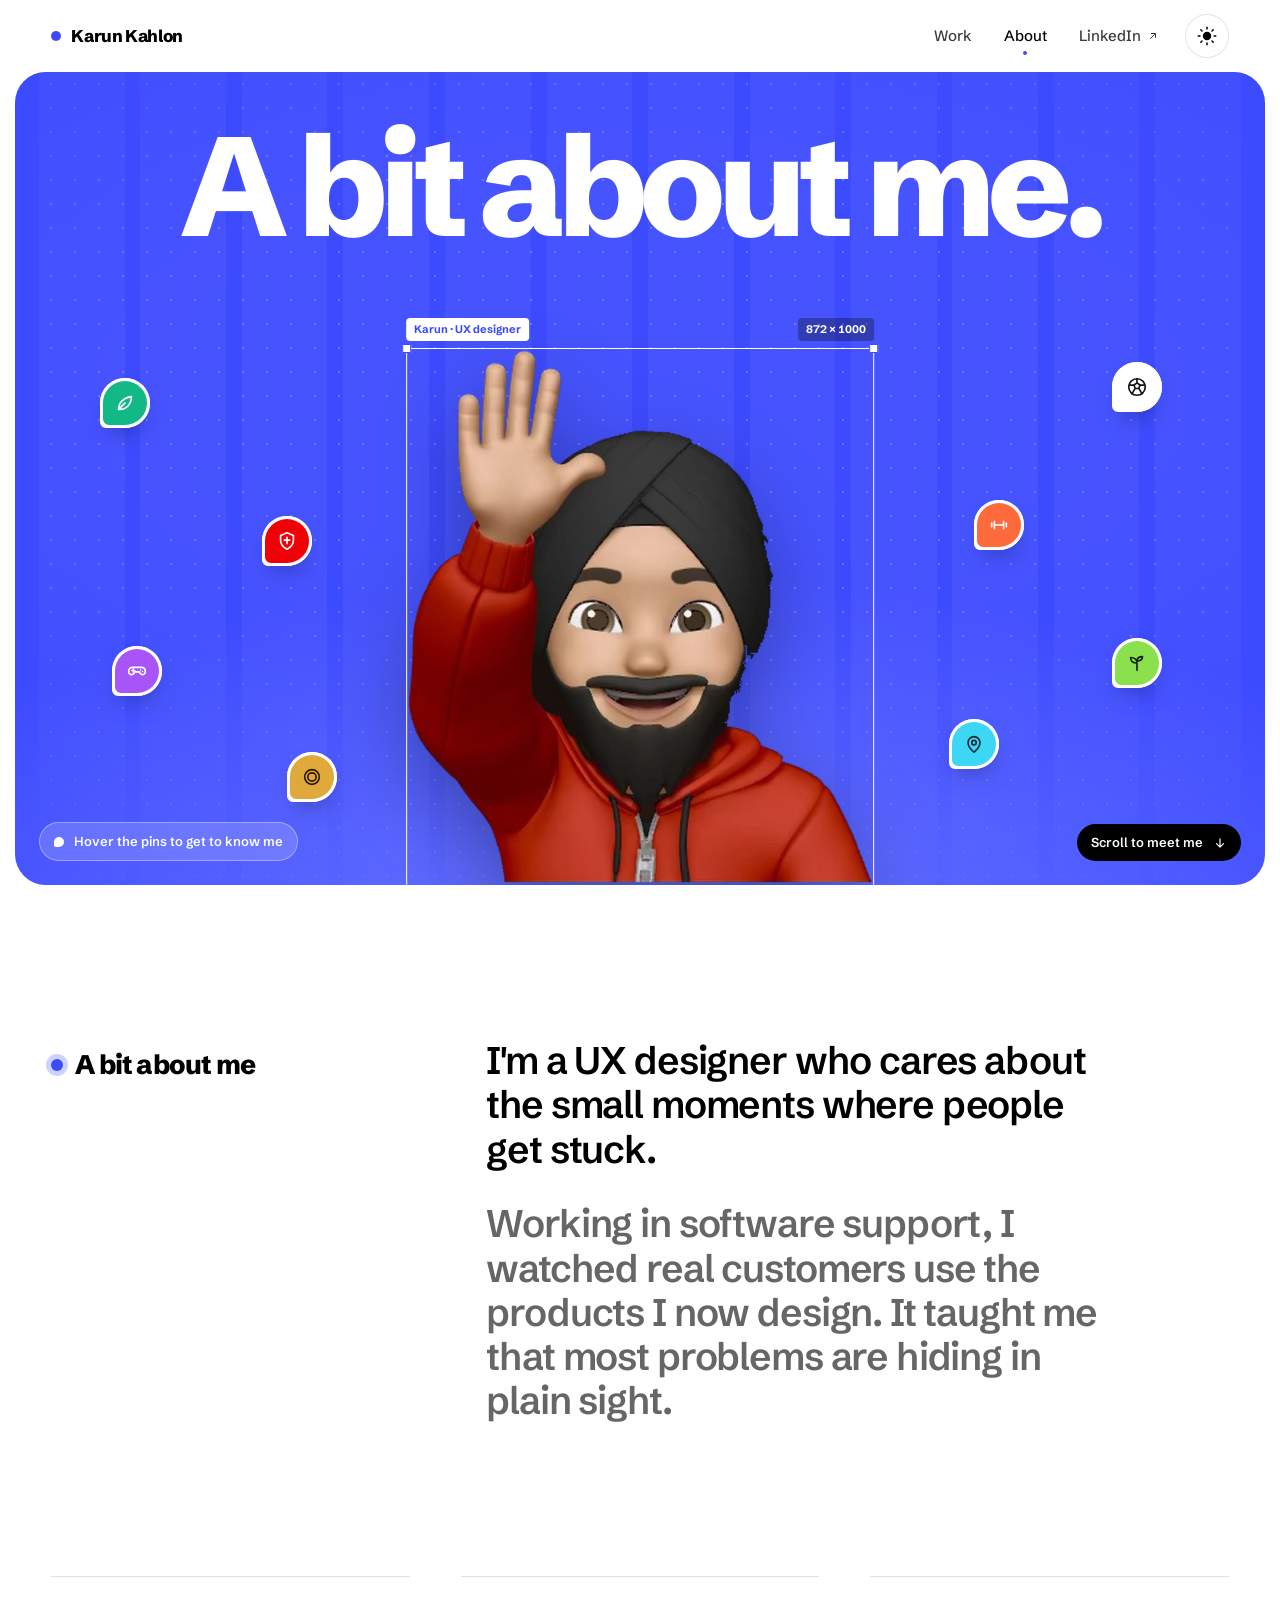
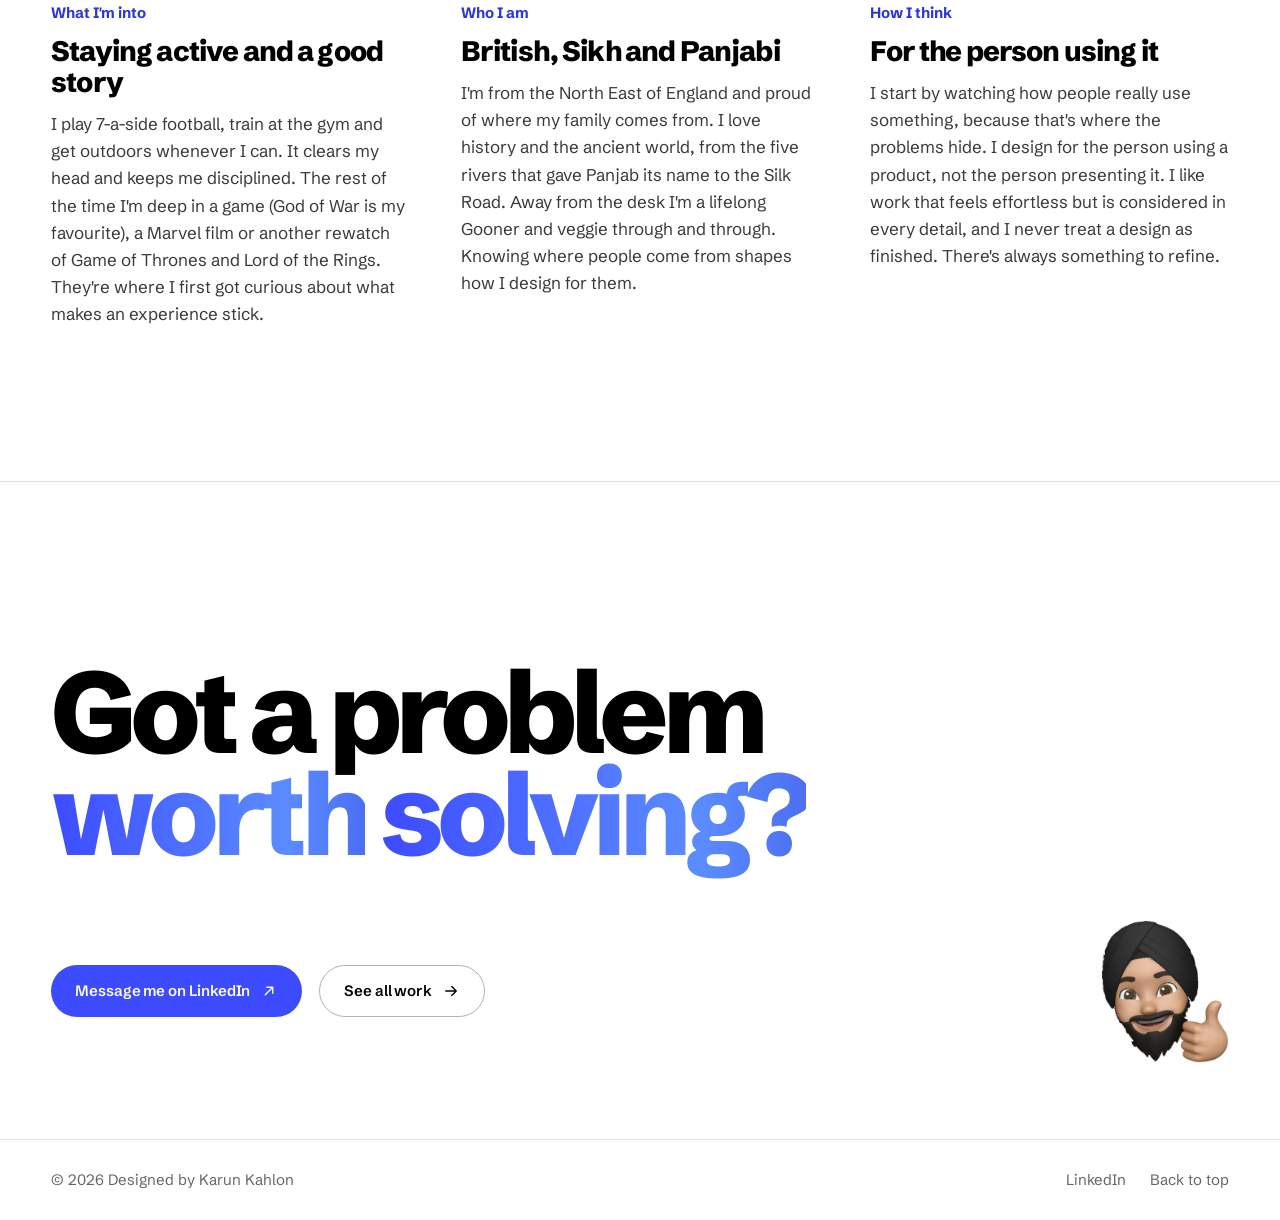
==== commit bd1f76dd: "Simplify portfolio for scannability - Home: plain two-column project rows with no card behind them; " ====
--- a/about.html
+++ b/about.html
@@ -12,7 +12,7 @@
   <link rel="apple-touch-icon" href="favicon.svg">
   <link rel="preconnect" href="https://fonts.googleapis.com">
   <link rel="preconnect" href="https://fonts.gstatic.com" crossorigin>
-  <link rel="stylesheet" href="https://fonts.googleapis.com/css2?family=Noto+Sans+Gurmukhi:wght@600;700&family=Uncial+Antiqua&family=Schibsted+Grotesk:wght@400..900&display=swap">
+  <link rel="stylesheet" href="https://fonts.googleapis.com/css2?family=Schibsted+Grotesk:wght@400..900&display=swap">
   <link rel="stylesheet" href="assets/css/main.css">
   <script>
     /* Theme before paint + missing-image fallbacks (runs before any image loads) */
@@ -61,7 +61,7 @@
     <a class="menu__link" href="about.html" aria-current="page">About</a>
     <a class="menu__link" href="https://www.linkedin.com/in/karun-kahlon-783655301/" target="_blank" rel="noopener noreferrer">LinkedIn</a>
   </nav>
-  <p class="menu__foot">UX designer, UK. It's <span data-clock>--:--</span> here.</p>
+  <p class="menu__foot">UX designer, UK.</p>
 </div>
 
 <main id="main">
@@ -83,7 +83,7 @@
       <button class="hpin" type="button" style="--x:7%;--y:38%;--c:#12B886;--ink:#fff;--i:0" aria-label="Vegetarian. Veggie, through and through."><span class="hpin__dot"><svg viewBox="0 0 24 24" aria-hidden="true"><path d="M5 19c0-8 6-13 14-14 0 8-5 14-13 14M5 19l7-7"/></svg></span><span class="hpin__card" aria-hidden="true"><b>Vegetarian</b><span>Veggie, through and through</span></span></button>
       <button class="hpin" type="button" style="--x:20%;--y:55%;--c:#EF0107;--ink:#fff;--i:1" aria-label="Arsenal. A Gooner, win or lose."><span class="hpin__dot"><svg viewBox="0 0 24 24" aria-hidden="true"><path d="M12 3l7 3v5c0 5-3 8-7 10-4-2-7-5-7-10V6z"/><path d="M9 11h6M12 8v7"/></svg></span><span class="hpin__card" aria-hidden="true"><b>Arsenal</b><span>A Gooner, win or lose</span></span></button>
       <button class="hpin" type="button" style="--x:8%;--y:71%;--c:#A855F7;--ink:#fff;--i:2" aria-label="Gamer. God of War is my favourite."><span class="hpin__dot"><svg viewBox="0 0 24 24" aria-hidden="true"><path d="M7 8h10a4 4 0 0 1 4 4v1a3 3 0 0 1-5.4 1.8L14.5 13h-5l-1.1 1.8A3 3 0 0 1 3 13v-1a4 4 0 0 1 4-4z"/><path d="M8 10v3M6.5 11.5h3M16 11h.01M18 12.5h.01"/></svg></span><span class="hpin__card" aria-hidden="true"><b>Gamer</b><span>God of War is my favourite</span></span></button>
-      <button class="hpin" type="button" style="--x:22%;--y:84%;--c:#E0A93B;--ink:#2A1A00;--i:3" aria-label="Marvel, GOT and LOTR. Find the relics further down."><span class="hpin__dot"><svg viewBox="0 0 24 24" aria-hidden="true"><circle cx="12" cy="12" r="8"/><circle cx="12" cy="12" r="4.5"/></svg></span><span class="hpin__card" aria-hidden="true"><b>Marvel, GOT and LOTR</b><span>Find the relics further down</span></span></button>
+      <button class="hpin" type="button" style="--x:22%;--y:84%;--c:#E0A93B;--ink:#2A1A00;--i:3" aria-label="Marvel, GOT and LOTR. Big on stories and world-building."><span class="hpin__dot"><svg viewBox="0 0 24 24" aria-hidden="true"><circle cx="12" cy="12" r="8"/><circle cx="12" cy="12" r="4.5"/></svg></span><span class="hpin__card" aria-hidden="true"><b>Marvel, GOT and LOTR</b><span>Big on stories and world-building</span></span></button>
       <button class="hpin hpin--r" type="button" style="--x:88%;--y:36%;--c:#FFFFFF;--ink:#111;--i:4" aria-label="Football. I play 7-a-side."><span class="hpin__dot"><svg viewBox="0 0 24 24" aria-hidden="true"><circle cx="12" cy="12" r="9"/><path d="M12 7.5l3.2 2.3-1.2 3.8h-4l-1.2-3.8zM12 3v4.5M20.5 10l-5.3-.2M17.5 19.5l-3.5-6M6.5 19.5l3.5-6M3.5 10l5.3-.2"/></svg></span><span class="hpin__card" aria-hidden="true"><b>Football</b><span>I play 7-a-side</span></span></button>
       <button class="hpin hpin--r" type="button" style="--x:77%;--y:53%;--c:#FF6A3D;--ink:#fff;--i:5" aria-label="Gym. Training keeps me disciplined."><span class="hpin__dot"><svg viewBox="0 0 24 24" aria-hidden="true"><path d="M4 10v4M7 8v8M17 8v8M20 10v4M7 12h10"/></svg></span><span class="hpin__card" aria-hidden="true"><b>Gym</b><span>Training keeps me disciplined</span></span></button>
       <button class="hpin hpin--r" type="button" style="--x:88%;--y:70%;--c:#8BE04E;--ink:#10220A;--i:6" aria-label="21 years old. Plenty of room to grow in the right team."><span class="hpin__dot"><svg viewBox="0 0 24 24" aria-hidden="true"><path d="M12 20v-8M12 12c0-4-3-6-7-6 0 4 3 6 7 6zM12 10c0-3 2-5 6-5 0 3-2 5-6 5"/></svg></span><span class="hpin__card" aria-hidden="true"><b>21 years old</b><span>Plenty of room to grow in the right team</span></span></button>
@@ -104,86 +104,25 @@
     </div>
   </section>
 
-  <section class="chapters" aria-labelledby="chapters-title">
-    <h2 class="sr-only" id="chapters-title">Outside of work</h2>
-    <div class="chapters__pin">
-      <div class="chapters__stage">
-
-        <article class="chapter chapter--paper" style="--mr:-8deg">
-          <div class="chapter__body">
-            <div class="chapter__fx" data-fx="trail" aria-hidden="true"></div>
-            <div>
-              <p class="chapter__num">1 of 3</p>
-              <h3 class="chapter__title">Active by nature</h3>
-            </div>
-            <div>
-              <img class="chapter__memoji" src="Images/Memoji/thumbs-up.png" alt="" loading="lazy" width="628" height="700">
-              <p class="chapter__text">I like to balance staying active with time outdoors. A football game, a gym session or a long walk in nature. It clears my mind, keeps me disciplined and keeps me positive.</p>
-            </div>
-          </div>
-          <div class="chapter__media"><img src="Images/LandingPage/Snowdon.jpg" alt="Photo: hiking on Snowdon" loading="lazy"></div>
-        </article>
-
-        <article class="chapter chapter--graphite" style="--mr:6deg">
-          <div class="chapter__body">
-            <div class="chapter__fx" data-fx="games" aria-hidden="true"></div>
-            <div class="relics" role="group" aria-label="Easter eggs">
-              <button class="relic gauntlet" type="button" data-snap aria-label="The Infinity Gauntlet. Snap your fingers?"></button>
-              <button class="relic ring" type="button" data-ring aria-label="The One Ring. Put it on?"></button>
-              <button class="relic throne" type="button" data-winter aria-label="The Iron Throne. Winter is coming?"></button>
-            </div>
-            <div>
-              <p class="chapter__num">2 of 3</p>
-              <h3 class="chapter__title">Games, tech and cinema</h3>
-            </div>
-            <div>
-              <img class="chapter__memoji" src="Images/Memoji/celebrate.png" alt="" loading="lazy" width="699" height="700">
-              <p class="chapter__text">I've always been curious about what makes digital experiences engaging and memorable. Trying new products, getting lost in a game, or noticing the detail in a film.</p>
-            </div>
-          </div>
-          <div class="chapter__media"><img src="Images/LandingPage/Spider-Man.JPG" alt="Photo: games, tech and cinema" loading="lazy"></div>
-        </article>
-
-        <article class="chapter chapter--accent" style="--mr:-4deg">
-          <div class="chapter__body">
-            <div class="chapter__fx" data-fx="heritage" aria-hidden="true"></div>
-            <div>
-              <p class="chapter__num">3 of 3</p>
-              <h3 class="chapter__title">Culture and curiosity</h3>
-            </div>
-            <div>
-              <img class="chapter__memoji" src="Images/Memoji/idea.png" alt="" loading="lazy" width="511" height="700">
-              <p class="chapter__text">I'm British, Sikh and Panjabi, and proud of all three. I love history and the ancient world: the five rivers that gave Panjab its name, and the thought of travelling the Silk Road. Knowing where people come from is key to designing things that are inclusive and meaningful.</p>
-            </div>
-          </div>
-          <div class="chapter__media"><img src="Images/LandingPage/Antalya arch.png" alt="Photo: an arch in Antalya" loading="lazy"></div>
-        </article>
-
-      </div>
-    </div>
-  </section>
-
-  <section class="philo" aria-labelledby="philo-title">
-    <div class="philo__pin">
-      <div class="philo__glow" aria-hidden="true"></div>
-      <div class="wrap philo__grid">
-        <div>
-          <h2 class="philo__title" id="philo-title">How I think about design</h2>
-          <ul class="philo__labels" aria-hidden="true">
-            <li class="philo__label is-active" style="--pc:#3D4BFF">Approach</li>
-            <li class="philo__label" style="--pc:#FF6A3D">Process</li>
-            <li class="philo__label" style="--pc:#12B886">Craft</li>
-            <li class="philo__label" style="--pc:#A855F7">Iterate</li>
-          </ul>
-        </div>
-        <div class="philo__stage">
-          <p class="philo__num" aria-hidden="true">01</p>
-          <p style="--pc:#3D4BFF" class="philo__statement is-active">Human-centred from the start. I design for the person using it, not the person presenting it.</p>
-          <p style="--pc:#FF6A3D" class="philo__statement">Empathise. Define. Ideate. Prototype. Test. Not a checklist, a mindset.</p>
-          <p style="--pc:#12B886" class="philo__statement">Inspired by Dieter Rams and Apple's attention to detail: work that feels effortless to use, but is carefully considered in every detail.</p>
-          <p style="--pc:#A855F7" class="philo__statement">Nothing is ever finished. There's always something to improve, refine or rethink. That's not a flaw in the process. It is the process.</p>
-        </div>
-      </div>
+  <section class="me" aria-label="Getting to know me">
+    <div class="wrap">
+      <ul class="me__grid">
+        <li class="me__item">
+          <p class="me__label">What I'm into</p>
+          <h2 class="me__title">Staying active and a good story</h2>
+          <p class="me__text">I play 7-a-side football, train at the gym and get outdoors whenever I can. It clears my head and keeps me disciplined. The rest of the time I'm deep in a game (God of War is my favourite), a Marvel film or another rewatch of Game of Thrones and Lord of the Rings. They're where I first got curious about what makes an experience stick.</p>
+        </li>
+        <li class="me__item">
+          <p class="me__label">Who I am</p>
+          <h2 class="me__title">British, Sikh and Panjabi</h2>
+          <p class="me__text">I'm from the North East of England and proud of where my family comes from. I love history and the ancient world, from the five rivers that gave Panjab its name to the Silk Road. Away from the desk I'm a lifelong Gooner and veggie through and through. Knowing where people come from shapes how I design for them.</p>
+        </li>
+        <li class="me__item">
+          <p class="me__label">How I think</p>
+          <h2 class="me__title">For the person using it</h2>
+          <p class="me__text">I start by watching how people really use something, because that's where the problems hide. I design for the person using a product, not the person presenting it. I like work that feels effortless but is considered in every detail, and I never treat a design as finished. There's always something to refine.</p>
+        </li>
+      </ul>
     </div>
   </section>
 
@@ -202,8 +141,7 @@
 
 <footer class="footer">
   <div class="wrap footer__inner">
-    <p>&copy; <span data-year>2026</span> Karun Kahlon. Designed and built by me.</p>
-    <p>UK time <span data-clock>--:--</span></p>
+    <p>&copy; <span data-year>2026</span> Designed by Karun Kahlon</p>
     <div class="footer__links">
       <a href="https://www.linkedin.com/in/karun-kahlon-783655301/" target="_blank" rel="noopener noreferrer">LinkedIn</a>
       <a href="#main">Back to top</a>
--- a/assets/css/main.css
+++ b/assets/css/main.css
@@ -520,126 +520,36 @@
 .text-link svg { width: 14px; height: 14px; transition: transform 0.4s var(--ease-out); }
 .text-link:hover svg { transform: rotate(45deg); }
 
-/* ---------- 8. Selected work: calm project cards in normal scroll ----------
-   Text on one side (category, year, title, outcome, tags, role/timeline, link),
-   the preview in an inset panel on the other. Sides alternate. */
-.pcards { display: flex; flex-direction: column; gap: clamp(20px, 2.6vw, 32px); }
-.pcard { --c: var(--acc-500); }
+/* ---------- 8. Selected work: plain two-column rows, easy to scan ----------
+   Text on the left (category, year, title, outcome, role, link), the preview
+   on the right. No card behind it; a hairline separates each project. */
+.pcards { display: flex; flex-direction: column; }
+.pcard { --c: var(--acc-500); border-top: 1px solid var(--line); }
+.pcard:last-child { border-bottom: 1px solid var(--line); }
 .pcard__link {
   display: grid; grid-template-columns: minmax(0, 5fr) minmax(0, 6fr);
   gap: clamp(24px, 4vw, 64px); align-items: center;
-  padding: clamp(20px, 3vw, 44px);
-  border-radius: clamp(20px, 2.4vw, 32px);
-  background: var(--surface); border: 1px solid var(--line);
-  transition: border-color 0.4s, box-shadow 0.5s var(--ease-out), background-color 0.4s;
-}
-.pcard--flip .pcard__body { order: 2; }
-a.pcard__link:hover, a.pcard__link:focus-visible {
-  border-color: color-mix(in srgb, var(--c) 45%, var(--line));
-  box-shadow: 0 30px 70px -40px color-mix(in srgb, var(--c) 70%, transparent);
-}
-.pcard__body { display: flex; flex-direction: column; gap: 18px; min-width: 0; }
+  padding-block: clamp(28px, 4vw, 56px);
+}
+.pcard__body { display: flex; flex-direction: column; gap: 14px; min-width: 0; }
 .pcard__meta { display: flex; align-items: center; gap: 14px; font-size: var(--fs-sm); font-weight: 600; color: var(--muted); }
 .pcard__cat { display: inline-flex; align-items: center; gap: 8px; color: var(--text); }
-.pcard__cat i { width: 9px; height: 9px; border-radius: 50%; background: var(--c); box-shadow: 0 0 0 4px color-mix(in srgb, var(--c) 22%, transparent); }
-.pcard__title { font-size: clamp(1.9rem, 3.4vw, 3rem); font-weight: 800; letter-spacing: -0.045em; line-height: 1; }
-.pcard__lede { font-size: var(--fs-lg); line-height: 1.45; color: var(--text-2); max-width: 36ch; }
-.pcard__tags { display: flex; flex-wrap: wrap; gap: 6px; list-style: none; margin: 0; padding: 0; }
-.pcard__tags li { font-size: var(--fs-xs); font-weight: 600; padding: 6px 11px; border-radius: var(--r-pill); border: 1px solid var(--line-strong); color: var(--text-2); }
-.pcard__facts { display: flex; gap: clamp(24px, 4vw, 48px); margin: 4px 0 0; }
-.pcard__facts div { display: flex; flex-direction: column; gap: 4px; }
-.pcard__facts dt { font-size: var(--fs-xs); font-weight: 700; color: var(--text); }
-.pcard__facts dd { margin: 0; font-size: var(--fs-sm); color: var(--muted); }
-.pcard__cta { display: inline-flex; align-items: center; gap: 8px; margin-top: 6px; font-weight: 700; color: color-mix(in srgb, var(--c) 55%, var(--text)); }
+.pcard__cat i { width: 8px; height: 8px; border-radius: 50%; background: var(--c); }
+.pcard__title { font-size: clamp(1.75rem, 3vw, 2.6rem); font-weight: 800; letter-spacing: -0.04em; line-height: 1.05; transition: color 0.2s; }
+.pcard__lede { font-size: var(--fs-md); line-height: 1.5; color: var(--text-2); max-width: 42ch; }
+.pcard__facts { font-size: var(--fs-sm); color: var(--muted); }
+.pcard__cta { display: inline-flex; align-items: center; gap: 8px; margin-top: 4px; font-weight: 700; color: var(--accent-text); }
 .pcard__cta svg { width: 18px; height: 18px; transition: transform 0.4s var(--ease-out); }
-a.pcard__link:hover .pcard__cta svg { transform: translate(3px, -3px); }
-.pcard__media {
-  position: relative; aspect-ratio: 16 / 11; border-radius: clamp(14px, 1.6vw, 20px); overflow: hidden;
-  background: radial-gradient(80% 70% at 30% 20%, color-mix(in srgb, var(--c) 22%, transparent), transparent 70%), var(--surface-2);
-  display: grid; place-items: center;
-}
-.pcard__media img {
-  width: 88%; height: auto; max-height: 82%; object-fit: cover; object-position: top;
-  border-radius: 10px; box-shadow: 0 24px 50px -24px rgba(0,0,0,.6), 0 0 0 1px var(--line);
-  transition: scale 0.8s var(--ease-out);
-}
-a.pcard__link:hover .pcard__media img { scale: 1.03; }
-.pcard--soon .pcard__link { background: transparent; border-style: dashed; }
-.pcard--soon .pcard__title, .pcard--soon .pcard__lede { color: var(--muted); }
-.pcard--soon .pcard__media { background: repeating-linear-gradient(135deg, var(--line) 0 1px, transparent 1px 14px), var(--surface); }
-.pcard--soon .pcard__media img { width: auto; height: 58%; box-shadow: none; border-radius: 0; opacity: 0.9; }
-.pcard__soon { display: inline-flex; align-items: center; gap: 8px; margin-top: 6px; font-weight: 700; color: #F5A524; text-transform: uppercase; letter-spacing: 0.06em; font-size: var(--fs-sm); }
-.pcard__soon svg { width: 16px; height: 16px; animation: spin 6s linear infinite; }
-@keyframes spin { to { rotate: 360deg; } }
-.js .pcard { opacity: 0; translate: 0 28px; transition: opacity 0.7s ease, translate 0.9s var(--ease-out); }
+a.pcard__link:hover .pcard__cta svg, a.pcard__link:focus-visible .pcard__cta svg { transform: translate(3px, -3px); }
+a.pcard__link:hover .pcard__title { color: var(--accent-text); }
+.pcard__media { position: relative; aspect-ratio: 16 / 10; border-radius: var(--r-media); overflow: hidden; border: 1px solid var(--line); }
+.pcard__media img { width: 100%; height: 100%; object-fit: cover; object-position: top; transition: scale 0.8s var(--ease-out); }
+a.pcard__link:hover .pcard__media img { scale: 1.02; }
+/* Coming soon: text only, no image */
+.pcard--soon .pcard__link { grid-template-columns: minmax(0, 1fr); }
+.pcard--soon .pcard__title { color: var(--muted); }
+.js .pcard { opacity: 0; translate: 0 24px; transition: opacity 0.7s ease, translate 0.9s var(--ease-out); }
 .js .pcard.is-in { opacity: 1; translate: 0 0; }
-.pwork__more { margin-top: clamp(24px, 3vw, 40px); display: flex; justify-content: center; }
-
-/* ---------- 9. Philosophy — pinned scroll word fill ---------- */
-.philo { position: relative; height: calc(var(--n, 4) * 90vh + 60vh); }
-.philo__pin {
-  position: sticky; top: 0;
-  height: 100svh;
-  display: flex; align-items: center;
-}
-.philo__grid {
-  display: grid;
-  grid-template-columns: minmax(200px, 3fr) minmax(0, 9fr);
-  gap: clamp(24px, 5vw, 80px);
-  width: 100%;
-  align-items: center;
-}
-.philo__title { font-size: var(--fs-sm); color: var(--muted); font-weight: 500; margin-bottom: 20px; letter-spacing: 0; line-height: 1.4; }
-.philo__labels { list-style: none; margin: 0; padding: 0; display: flex; flex-direction: column; gap: 6px; }
-.philo__label {
-  position: relative;
-  font-size: var(--fs-xl); font-weight: 700; letter-spacing: -0.03em;
-  color: var(--muted); opacity: 0.45;
-  padding: 6px 0 10px;
-  transition: color 0.3s, opacity 0.3s;
-}
-.philo__label::after {
-  content: ""; position: absolute; left: 0; bottom: 2px; height: 2px; width: 100%;
-  background: var(--pc, var(--acc-500));
-  transform-origin: left; transform: scaleX(var(--lp, 0));
-}
-.philo__label.is-active { color: var(--text); opacity: 1; }
-.philo__label::before {
-  content: ""; position: absolute; left: -22px; top: 50%; width: 10px; height: 10px; margin-top: -7px; border-radius: 50%;
-  background: var(--pc); scale: 0; transition: scale 0.45s var(--spring);
-}
-.philo__label.is-active::before { scale: 1; }
-/* Each principle has its own colour: a soft glow, a big outline number and the lit word's tip */
-.philo { --now: var(--acc-500); }
-.philo__glow {
-  position: absolute; right: -10vw; top: 50%; width: 60vw; height: 70vh; translate: 0 -50%;
-  border-radius: 50%; background-color: var(--now);
-  filter: blur(140px); opacity: 0.16; pointer-events: none;
-  transition: background-color 0.9s ease;
-}
-:root[data-theme="light"] .philo__glow { opacity: 0.11; }
-.philo__pin { overflow: hidden; }
-.philo__num {
-  position: absolute; right: 0; top: -1.1em;
-  font-size: 3.4em; font-weight: 800; letter-spacing: -0.06em; line-height: 1;
-  color: transparent; -webkit-text-stroke: 1.5px var(--now);
-  opacity: 0.55; font-variant-numeric: tabular-nums;
-  transition: -webkit-text-stroke-color 0.6s;
-  pointer-events: none;
-}
-.philo__statement .w.is-tip { color: var(--pc); transition: opacity 0.25s linear, color 0.4s; }
-.philo__stage { position: relative; min-height: 5.2em; font-size: clamp(1.75rem, 3.9vw, 3.6rem); }
-.philo__statement {
-  position: absolute; inset: 0 auto auto 0;
-  font-weight: 700;
-  letter-spacing: -0.035em;
-  line-height: 1.08;
-  max-width: 22ch;
-  visibility: hidden;
-}
-.philo__statement.is-active { visibility: visible; }
-.philo__statement .w { opacity: 0.14; transition: opacity 0.25s linear; }
-.philo__statement .w.is-on { opacity: 1; }
 
 /* ---------- 10. Contact + footer ---------- */
 .contact { padding-block: clamp(96px, 14vw, 200px) clamp(48px, 6vw, 80px); border-top: 1px solid var(--line); }
@@ -653,11 +563,11 @@
 .contact__row { margin-top: clamp(32px, 5vw, 56px); display: flex; flex-wrap: wrap; gap: 16px; align-items: center; }
 .contact__memoji { width: clamp(90px, 10vw, 140px); margin-left: auto; transition: rotate 0.6s var(--spring), scale 0.6s var(--spring), translate 0.6s var(--spring); transform-origin: 50% 90%; }
 .contact__row:has(.btn:hover) .contact__memoji, .contact__row:has(.btn:focus-visible) .contact__memoji { rotate: -10deg; scale: 1.12; translate: 0 -8px; }
-/* Headline lights up word by word as it scrolls in; the question gets the palette */
+/* Headline lights up word by word as it scrolls in; the question cycles through shades of blue */
 .contact__title .cw { opacity: 0.16; transition: opacity 0.35s linear; }
 .contact__title .cw.is-on { opacity: 1; }
 .contact__title .cw--accent {
-  background: linear-gradient(90deg, #3D4BFF, #A855F7, #FF6A3D, #12B886, #3D4BFF) 0 0 / 300% 100%;
+  background: linear-gradient(90deg, #3D4BFF, #5B8CFF, #2B36D9, #4FA3FF, #3D4BFF) 0 0 / 300% 100%;
   -webkit-background-clip: text; background-clip: text; color: transparent;
   animation: sheen 9s linear infinite;
   padding-bottom: 0.06em;
@@ -726,52 +636,13 @@
 .intro__text { font-size: clamp(1.6rem, 3vw, 2.75rem); font-weight: 600; letter-spacing: -0.03em; line-height: 1.15; max-width: 26ch; }
 .intro__text + .intro__text { margin-top: 0.8em; color: var(--muted); }
 
-/* Chapters — pinned, each rises from below over the last (motion matches scroll direction) */
-.chapters { position: relative; height: calc(var(--n, 3) * 100vh + 40vh); }
-.chapters__pin {
-  position: sticky; top: 0;
-  height: 100svh;
-  padding: calc(var(--nav-h) + 8px) var(--inset) var(--inset);
-  overflow: hidden;
-}
-.chapters__stage { position: relative; height: 100%; }
-.chapter {
-  position: absolute; inset: 0;
-  border-radius: var(--r-stage);
-  display: grid;
-  grid-template-columns: minmax(0, 1fr) minmax(0, 1fr);
-  overflow: hidden;
-  transform: translateY(calc((1 - var(--in, 1)) * 106%)) scale(calc(1 - var(--out, 0) * 0.07));
-  transform-origin: 50% 0%;
-  box-shadow: 0 -30px 60px -30px rgba(0, 0, 0, calc(0.6 * (1 - var(--in, 1)) * var(--in, 1) * 4));
-  will-change: transform;
-}
-.chapter::after {
-  content: ""; position: absolute; inset: 0; pointer-events: none;
-  background: #000; opacity: calc(var(--out, 0) * 0.55);
-}
-.chapter--paper { background: #FFFFFF; color: #000; }
-.chapter--graphite { background: #1C1C1C; color: #fff; }
-:root[data-theme="light"] .chapter--graphite { background: #0A0A0A; }
-.chapter--accent { background: var(--acc-500); color: var(--on-accent); }
-.chapter--paper .chapter__num, .chapter--paper .chapter__text { color: #3A3A3A; }
-
-.chapter__body {
-  position: relative; z-index: 1;
-  padding: clamp(24px, 4vw, 64px);
-  display: flex; flex-direction: column; justify-content: space-between; gap: 24px;
-}
-.chapter__num { font-size: var(--fs-sm); font-weight: 600; opacity: 0.75; }
-.chapter__title { font-size: clamp(2.5rem, 6vw, 6rem); font-weight: 800; letter-spacing: -0.055em; line-height: 0.9; }
-.chapter__text { font-size: clamp(1.0625rem, 1.4vw, 1.3rem); line-height: 1.5; max-width: 38ch; opacity: 0.9; }
-.chapter__memoji {
-  width: clamp(88px, 10vw, 150px);
-  transform: rotate(var(--mr, 0deg)) translateY(calc((1 - var(--in, 1)) * 60px));
-  filter: drop-shadow(0 16px 24px rgba(0,0,0,0.25));
-  margin-bottom: clamp(16px, 2.4vw, 32px);
-}
-.chapter__media { position: relative; margin: var(--inset); border-radius: calc(var(--r-stage) - var(--inset)); overflow: hidden; background: rgba(127,127,127,0.18); }
-.chapter__media img { width: 100%; height: 100%; object-fit: cover; transform: scale(calc(1.15 - var(--in, 1) * 0.15)); }
+/* Getting to know me: three plain columns (interests, personality, how I think) */
+.me { padding-block: 0 clamp(96px, 12vw, 160px); }
+.me__grid { list-style: none; margin: 0; padding: 0; display: grid; grid-template-columns: repeat(3, minmax(0, 1fr)); gap: clamp(24px, 4vw, 56px); }
+.me__item { border-top: 1px solid var(--line); padding-top: 24px; display: flex; flex-direction: column; gap: 12px; }
+.me__label { font-size: var(--fs-sm); font-weight: 700; color: var(--accent-text); }
+.me__title { font-size: var(--fs-xl); font-weight: 800; letter-spacing: -0.03em; line-height: 1.1; }
+.me__text { color: var(--text-2); line-height: 1.6; }
 
 /* About hero as a design canvas: layout grid, a selected frame and multiplayer cursors */
 .about-hero__grid {
@@ -870,187 +741,6 @@
 .about-hero.is-live .about-hero__frame { animation: frame-draw 0.7s var(--ease-out) 0.2s backwards; }
 @keyframes frame-draw { from { clip-path: inset(0 100% 100% 0); } to { clip-path: inset(-40px -40px 0 -40px); } }
 .about-hero__frame { clip-path: inset(-40px -40px 0 -40px); }
-
-/* Chapter effects: contextual decoration scrubbed by --cp (0 → 1 as the chapter plays) */
-.chapter { --cp: 0; }
-.chapter__body > :not(.chapter__fx):not(.relics) { position: relative; z-index: 1; }
-.chapter__fx { position: absolute; inset: 0; z-index: 0; pointer-events: none; overflow: hidden; }
-.chapter__fx svg { overflow: visible; }
-.fxp { --k: clamp(0, (var(--cp) - var(--d, 0)) * 6, 1); opacity: var(--k); scale: calc(0.6 + var(--k) * 0.4); transform-box: fill-box; transform-origin: center; }
-.fxd { stroke-dasharray: 1; stroke-dashoffset: calc(1 - clamp(0, (var(--cp) - var(--d, 0)) * var(--sp, 2), 1)); }
-
-/* 1 · Trail: contour lines, a route drawn to the summit, elevation ticking up */
-.fx-topo { position: absolute; right: -20%; top: -10%; width: 110%; height: 120%; }
-.fx-topo path { fill: none; stroke: #000; stroke-opacity: 0.09; stroke-width: 1.2; }
-.fx-route { position: absolute; left: 4%; right: 6%; top: 30%; height: 32%; width: 90%; }
-.fx-route__path { fill: none; stroke: #000; stroke-width: 2.5; stroke-linecap: round; stroke-dasharray: 0.012 0.018; }
-.fx-route__mask { fill: none; stroke: #fff; stroke-width: 8; stroke-linecap: round; }
-.fx-route__start { fill: #000; }
-.fx-flag path:first-child { stroke: #000; stroke-width: 2.5; stroke-linecap: round; }
-.fx-flag path:last-child { fill: #FF6A3D; }
-.fx-elev { position: absolute; right: 7%; top: 18%; text-align: right; color: #000; font-weight: 800; letter-spacing: -0.03em; font-size: clamp(1.4rem, 2.4vw, 2.25rem); line-height: 1; }
-.fx-elev span { display: block; margin-top: 6px; font-size: var(--fs-xs); font-weight: 600; letter-spacing: 0; color: #666; }
-
-/* 2 · Games, tech and cinema: halftone, Wolverine's claw tears, and a shelf of relics */
-.fx-halftone { position: absolute; right: 0; top: 0; width: 70%; height: 80%; background: radial-gradient(circle, rgba(255,255,255,0.14) 1.4px, transparent 1.8px) 0 0 / 12px 12px; -webkit-mask-image: radial-gradient(80% 80% at 100% 0, #000, transparent 75%); mask-image: radial-gradient(80% 80% at 100% 0, #000, transparent 75%); }
-
-/* 3 · Culture and curiosity: a Gurmukhi welcome, the Silk Road and the five rivers */
-.fx-gurmukhi {
-  position: absolute; left: 6%; top: 32%;
-  display: flex; flex-direction: column; gap: 2px;
-  padding: 10px 16px 9px; border-radius: 16px;
-  background: rgba(255,255,255,0.14); border: 1px solid rgba(255,255,255,0.32);
-  -webkit-backdrop-filter: blur(6px); backdrop-filter: blur(6px);
-  color: #fff; rotate: -3deg;
-}
-.fx-gurmukhi b { font-family: "Noto Sans Gurmukhi", "Gurmukhi MN", "Mukta Mahee", "Raavi", sans-serif; font-size: clamp(1.15rem, 1.8vw, 1.6rem); font-weight: 700; line-height: 1.35; }
-.fx-gurmukhi span { font-size: var(--fs-xs); font-weight: 600; opacity: 0.85; }
-/* Sanjha Panjab: the old province's outline as a quiet backdrop, its five rivers flowing to Panjnad */
-.fx-panjab { position: absolute; right: 1%; top: 29%; width: 63%; height: auto; aspect-ratio: 380 / 310; }
-.fx-panjab .land { fill: rgba(255,255,255,0.07); stroke: rgba(255,255,255,0.35); stroke-width: 1.4; stroke-linejoin: round; stroke-dasharray: 3 4; scale: 1; }
-.fx-panjab .river { fill: none; stroke: rgba(255,255,255,0.8); stroke-width: 2.2; stroke-linecap: round; stroke-linejoin: round; --sp: 1.6; }
-.fx-panjab .flow { fill: none; stroke: #BFE4FF; stroke-width: 2.2; stroke-linecap: round; stroke-dasharray: 0.04 0.16; animation: flow 3s linear infinite; opacity: calc(var(--cp) * 0.9); }
-@keyframes flow { to { stroke-dashoffset: -1; } }
-.fx-panjab text { fill: rgba(255,255,255,0.9); font-family: var(--font); font-size: 10.5px; font-weight: 700; text-anchor: middle; }
-.fx-panjab .cap { fill: rgba(255,255,255,0.7); font-weight: 600; font-size: 10px; }
-.fx-panjab .cap .gm { font-family: "Noto Sans Gurmukhi", "Gurmukhi MN", sans-serif; font-size: 12px; }
-.fx-panjab .confluence { fill: #fff; }
-
-/* Relics: three small collectibles placed around the card, each an easter egg */
-.relics { position: absolute; inset: 0; z-index: 3; pointer-events: none; }
-.relic {
-  position: absolute; pointer-events: auto;
-  width: 58px; height: 64px; border-radius: 16px; display: grid; place-items: center;
-  animation: relic-float 5s ease-in-out infinite alternate; animation-delay: var(--t, 0s);
-  transition: background-color 0.3s, scale 0.4s var(--spring);
-}
-.relic.gauntlet { right: 8%; top: 37%; --t: 0s; }
-.relic.ring { left: 54%; top: 57%; --t: -1.6s; }
-.relic.throne { right: 7%; top: 64%; --t: -3.2s; }
-@keyframes relic-float { to { translate: 0 -8px; } }
-.relic::before { content: ""; position: absolute; inset: 6px; border-radius: 50%; background: radial-gradient(closest-side, rgba(255,255,255,0.1), transparent); transition: opacity 0.3s; }
-.relic:hover, .relic:focus-visible { background: rgba(255,255,255,0.07); scale: 1.12; animation-play-state: paused; }
-.relic svg { width: 40px; height: 46px; overflow: visible; filter: drop-shadow(0 6px 10px rgba(0,0,0,.45)); }
-.relic__tip {
-  position: absolute; right: 0; top: calc(100% + 8px);
-  padding: 4px 10px; border-radius: var(--r-pill);
-  background: #000; color: #fff; font-size: 11px; font-weight: 700; white-space: nowrap;
-  opacity: 0; translate: 0 -4px; transition: opacity 0.25s, translate 0.3s var(--ease-out);
-  pointer-events: none;
-}
-.relic:hover .relic__tip, .relic:focus-visible .relic__tip { opacity: 1; translate: 0 0; }
-
-/* Gauntlet: hover makes a fist (thumb across the front); the snap is the thumb, not a finger */
-.g-gold { fill: url(#g-gold); stroke: #6B4A12; stroke-width: 1.2; }
-.g-finger { transform-box: fill-box; transform-origin: 50% 100%; transition: scale 0.35s var(--spring); }
-.g-thumb { transform-box: view-box; transform-origin: 11px 47px; rotate: -24deg; transition: rotate 0.4s var(--spring); }
-.g-stone { stroke: rgba(0,0,0,.35); stroke-width: 0.8; animation: stone 2.6s ease-in-out infinite; animation-delay: var(--t, 0s); }
-@keyframes stone { 50% { filter: brightness(1.6) drop-shadow(0 0 3px currentColor); } }
-.g-burst { opacity: 0; stroke: #FFE08A; stroke-width: 2.5; stroke-linecap: round; transform-origin: 46px 30px; transform-box: view-box; }
-.gauntlet:hover .g-finger, .gauntlet:focus-visible .g-finger, .gauntlet.is-snapping .g-finger { scale: 1 0.4; }
-.gauntlet:hover .g-thumb, .gauntlet:focus-visible .g-thumb, .gauntlet.is-snapping .g-thumb { rotate: 64deg; }
-.gauntlet.is-snapping .g-thumb { animation: snap-thumb 0.42s var(--ease-out); }
-.gauntlet.is-snapping svg { animation: snap-hand 0.42s var(--ease-out); }
-.gauntlet.is-snapping .g-burst { animation: burst 0.5s ease-out 0.14s; }
-@keyframes snap-thumb { 0% { rotate: 64deg; } 35% { rotate: 44deg; } 60% { rotate: 80deg; } 100% { rotate: 64deg; } }
-@keyframes snap-hand { 55% { translate: 0 2px; rotate: -4deg; } }
-@keyframes burst { 0% { opacity: 1; scale: 0.4; } 100% { opacity: 0; scale: 1.7; } }
-
-/* Throne: swords fan a little on hover */
-.th-steel { fill: url(#th-steel); stroke: #39414A; stroke-width: 0.8; }
-.th-blade { stroke: #C9D1D9; stroke-width: 1.6; stroke-linecap: round; transform-box: view-box; transform-origin: 32px 40px; transition: rotate 0.4s var(--spring); }
-.throne:hover .th-blade, .throne:focus-visible .th-blade { rotate: var(--fan, 0deg); }
-
-/* The One Ring: glows a little hotter on hover */
-.rg-band { fill: none; stroke: url(#rg-gold); stroke-width: 7; }
-.rg-shine { fill: none; stroke: #FFF4C4; stroke-width: 1.4; stroke-linecap: round; opacity: 0.8; }
-.ring svg { transition: filter 0.3s; }
-.ring:hover svg, .ring:focus-visible svg { filter: drop-shadow(0 0 8px #FF8A2B) drop-shadow(0 6px 10px rgba(0,0,0,.45)); }
-
-/* Wearing the Ring: the world drains to grey, Barad-dûr rises and the Eye follows you */
-.ringworld {
-  position: fixed; inset: 0; z-index: 195; overflow: hidden;
-  -webkit-backdrop-filter: grayscale(1) brightness(0.5) contrast(1.15) blur(2px);
-  backdrop-filter: grayscale(1) brightness(0.5) contrast(1.15) blur(2px);
-  background: radial-gradient(90% 80% at 50% 45%, rgba(20, 22, 28, 0.25), rgba(4, 4, 6, 0.92) 75%);
-  animation: rw-in 0.9s ease both;
-}
-.ringworld.is-leaving { animation: rw-out 0.7s ease forwards; }
-@keyframes rw-in { from { opacity: 0; } }
-@keyframes rw-out { to { opacity: 0; } }
-.ringworld__haze { position: absolute; inset: -20%; background: radial-gradient(40% 30% at 30% 60%, rgba(160, 170, 190, 0.1), transparent 70%), radial-gradient(50% 40% at 70% 30%, rgba(160, 170, 190, 0.08), transparent 70%); animation: haze 9s ease-in-out infinite alternate; }
-@keyframes haze { to { translate: 4% -3%; } }
-
-.ringworld__ring { position: absolute; left: 30%; top: 46%; width: min(52vh, 440px); aspect-ratio: 1; translate: -50% -50%; perspective: 900px; animation: rw-ring-in 1.4s var(--ease-out) 0.2s both; }
-@keyframes rw-ring-in { from { opacity: 0; scale: 0.6; } }
-.ringworld__ring svg { width: 100%; height: 100%; overflow: visible; transform: rotateX(16deg); }
-.ringworld__ring .spin { transform-origin: 200px 200px; transform-box: view-box; animation: rw-spin 40s linear infinite; }
-@keyframes rw-spin { to { rotate: 360deg; } }
-.rw-band { fill: none; stroke: url(#rw-gold); stroke-width: 40; filter: drop-shadow(0 0 24px rgba(255, 170, 60, 0.45)); }
-.rw-edge { fill: none; stroke: #FFF0B8; stroke-width: 1.5; opacity: 0.6; }
-.rw-script {
-  font-family: "Uncial Antiqua", "Palatino Linotype", "Book Antiqua", Georgia, serif;
-  font-size: 15px; letter-spacing: 0.04em;
-  fill: #FF7A1A; filter: drop-shadow(0 0 4px #FF5A00) drop-shadow(0 0 10px #FF3D00);
-  opacity: 0; animation: rw-script 2.4s ease 1.1s forwards, rw-burn 2.6s ease-in-out 3.5s infinite alternate;
-}
-@keyframes rw-script { to { opacity: 1; } }
-@keyframes rw-burn { from { opacity: 1; } to { opacity: 0.55; } }
-.ringworld__caption { position: absolute; left: 30%; top: calc(46% + min(30vh, 250px)); translate: -50% 0; width: min(80vw, 520px); text-align: center; color: #D9DDE5; animation: rw-ring-in 1s ease 2s both; }
-.ringworld__caption p { font-size: clamp(1.1rem, 2vw, 1.5rem); font-weight: 700; letter-spacing: -0.02em; }
-.ringworld__caption small { display: block; margin-top: 6px; font-size: var(--fs-xs); color: #8F96A3; font-style: italic; }
-
-.ringworld__tower { position: absolute; right: 7%; bottom: -2%; height: min(90vh, 820px); aspect-ratio: 300 / 800; animation: rw-rise 1.8s var(--ease-out) 0.5s both; }
-@keyframes rw-rise { from { translate: 0 40%; opacity: 0; } }
-.ringworld__tower svg { width: 100%; height: 100%; overflow: visible; }
-.rw-tower { fill: #0A0807; filter: drop-shadow(0 0 2px rgba(255, 110, 40, 0.5)) drop-shadow(0 0 30px rgba(255, 70, 0, 0.18)); }
-.rw-window { fill: #FF7A1A; opacity: 0.7; animation: rw-flicker 3s steps(1) infinite; animation-delay: var(--t, 0s); }
-@keyframes rw-flicker { 50% { opacity: 0.25; } }
-.rw-eye-glow { fill: url(#rw-eyeglow); animation: rw-pulse 2.2s ease-in-out infinite alternate; transform-box: fill-box; transform-origin: center; }
-@keyframes rw-pulse { to { scale: 1.15; opacity: 0.8; } }
-.rw-eye { fill: url(#rw-iris); }
-.rw-pupil { fill: #050302; transition: transform 0.25s var(--ease-out); }
-.rw-lid { fill: #0A0807; transform-box: fill-box; transform-origin: center; scale: 1 0; animation: rw-blink 7s infinite; }
-.rw-lid--top { transform-origin: 50% 0; } .rw-lid--bot { transform-origin: 50% 100%; }
-@keyframes rw-blink { 0%, 94%, 100% { scale: 1 0; } 97% { scale: 1 1; } }
-
-.ringworld__off { position: absolute; left: 50%; bottom: calc(24px + env(safe-area-inset-bottom, 0px)); translate: -50% 0; z-index: 3; padding: 12px 20px; border-radius: var(--r-pill); background: rgba(255,255,255,0.1); border: 1px solid rgba(255, 200, 120, 0.35); color: #FFE2B3; font-size: var(--fs-sm); font-weight: 700; transition: background-color 0.3s, box-shadow 0.4s; animation: rw-ring-in 0.8s ease 1.6s both; }
-.ringworld__off:hover, .ringworld__off:focus-visible { background: rgba(255, 170, 60, 0.18); box-shadow: 0 0 30px -6px rgba(255, 140, 40, 0.6); }
-@media (max-width: 820px) {
-  .ringworld__ring { left: 50%; top: 30%; width: min(70vw, 300px); }
-  .ringworld__caption { left: 50%; top: calc(30% + min(38vw, 160px)); }
-  .ringworld__tower { right: 50%; translate: 50% 0; height: 52vh; opacity: 0.85; }
-  @keyframes rw-rise { from { translate: 50% 40%; opacity: 0; } to { translate: 50% 0; } }
-}
-
-/* Winter is coming: snow over the page and a banner */
-.winter { position: fixed; inset: 0; z-index: 172; pointer-events: none; }
-.winter__chip {
-  position: fixed; left: 50%; top: calc(var(--nav-h) + 16px); z-index: 173; translate: -50% 0;
-  padding: 10px 18px; border-radius: var(--r-pill);
-  background: rgba(10, 20, 35, 0.75); color: #EAF4FF; border: 1px solid rgba(200, 225, 255, 0.35);
-  -webkit-backdrop-filter: blur(10px); backdrop-filter: blur(10px);
-  font-weight: 700; letter-spacing: 0.08em; text-transform: uppercase; font-size: var(--fs-xs);
-  animation: unsnap-in 0.6s var(--spring) both;
-}
-.winter__chip.is-leaving { transition: opacity 0.6s; opacity: 0; }
-
-/* The snap: pixels drift off on a full-screen canvas; "dusted" elements stay hidden until restored */
-.dust { position: fixed; inset: 0; z-index: 175; pointer-events: none; width: 100vw; height: 100vh; image-rendering: pixelated; }
-.is-dusted { visibility: hidden !important; }
-.unsnap {
-  position: fixed; left: 50%; bottom: calc(24px + env(safe-area-inset-bottom, 0px)); z-index: 185;
-  display: flex; align-items: center; gap: 16px;
-  padding: 10px 10px 10px 20px; border-radius: var(--r-pill);
-  background: var(--nav-bg); border: 1px solid var(--line-strong);
-  -webkit-backdrop-filter: blur(16px); backdrop-filter: blur(16px);
-  box-shadow: 0 30px 60px -20px rgba(0,0,0,.6);
-  translate: -50% 0;
-  animation: unsnap-in 0.6s var(--spring) both;
-}
-.unsnap p { font-weight: 700; font-size: var(--fs-sm); white-space: nowrap; }
-.unsnap .btn { height: 44px; }
-@keyframes unsnap-in { from { opacity: 0; translate: -50% 30px; } }
 
 /* Process loop */
 .loop { position: relative; height: calc(var(--n, 6) * 70vh + 60vh); }
@@ -1162,26 +852,6 @@
 .work-head__row { margin-top: clamp(28px, 4vw, 48px); display: flex; justify-content: space-between; align-items: flex-end; gap: 24px; flex-wrap: wrap; }
 .work-head__intro { max-width: 44ch; color: var(--text-2); font-size: var(--fs-lg); line-height: 1.45; }
 
-.seg {
-  position: relative;
-  display: inline-flex; padding: 4px; border-radius: var(--r-pill);
-  border: 1px solid var(--line);
-}
-.seg button {
-  position: relative; z-index: 1;
-  height: 40px; padding: 0 18px; border-radius: var(--r-pill);
-  font-size: var(--fs-sm); font-weight: 600; color: var(--muted);
-  display: inline-flex; align-items: center; gap: 8px;
-  transition: color 0.3s;
-}
-.seg button svg { width: 16px; height: 16px; }
-.seg button[aria-pressed="true"] { color: var(--on-accent); }
-.seg__thumb {
-  position: absolute; top: 4px; bottom: 4px; left: 0;
-  border-radius: var(--r-pill); background: var(--acc-500);
-  transition: transform 0.5s var(--ease-out), width 0.5s var(--ease-out);
-}
-
 /* Sticky bar: filter chips double as the colour key */
 .work-bar {
   --bar-h: 68px;
@@ -1216,99 +886,6 @@
 }
 .chip--all[aria-pressed="true"] { border-color: var(--line-strong); background: var(--surface); box-shadow: none; }
 .chip[aria-pressed="true"] i { transform: scale(1.2); }
-.work-bar .seg { flex: none; }
-
-/* ---- Journey: a pinned stage that travels back in time as you scroll ---- */
-.journey { position: relative; height: calc((var(--n, 1) - 0.5) * 100vh + 100vh); }
-.journey__pin {
-  position: sticky; top: 0;
-  height: 100svh;
-  padding-top: calc(var(--nav-h) + 68px + clamp(12px, 3vh, 32px));
-  display: grid; grid-template-rows: minmax(0, 1fr) auto;
-  overflow: hidden;
-}
-.journey__stage { position: relative; min-height: 0; }
-.journey__panels { list-style: none; margin: 0; padding: 0; position: relative; height: 100%; }
-/* Each project is a raised card, so it reads clearly against the page */
-.jp {
-  --c: var(--acc-500); --inc: 0; --out: 0;
-  position: absolute; inset: 0;
-  display: grid; align-items: center;
-  /* the next card slides up and covers this one, which dims and settles back */
-  transform: translateY(calc(var(--inc) * 108%)) scale(calc(1 - var(--out) * 0.05));
-  transform-origin: 50% 0;
-}
-.jp__card::after { content: ""; position: absolute; inset: 0; border-radius: inherit; background: #000; opacity: calc(var(--out) * 0.55); pointer-events: none; }
-.jp.is-far { visibility: hidden; }
-.jp__card {
-  position: relative; overflow: hidden;
-  height: 100%; max-height: 640px;
-  display: grid; grid-template-columns: minmax(0, 5fr) minmax(0, 6fr);
-  gap: clamp(24px, 4vw, 56px); align-items: center;
-  padding: clamp(20px, 2.6vw, 36px);
-  border-radius: clamp(20px, 2.4vw, 32px);
-  background: var(--surface);
-  border: 1px solid var(--line);
-  box-shadow: 0 1px 0 rgba(255,255,255,0.04) inset, 0 40px 80px -48px rgba(0,0,0,0.85);
-}
-.jp__card::before { /* category colour along the top edge */
-  content: ""; position: absolute; left: 0; right: 0; top: 0; height: 3px;
-  background: linear-gradient(90deg, var(--c), color-mix(in srgb, var(--c) 0%, transparent));
-}
-.jp__body { display: flex; flex-direction: column; gap: 16px; min-width: 0; }
-.jp__meta { display: flex; align-items: center; gap: 14px; font-size: var(--fs-sm); font-weight: 600; color: var(--muted); }
-.jp__cat { display: inline-flex; align-items: center; gap: 8px; color: var(--text); }
-.jp__cat i { width: 9px; height: 9px; border-radius: 50%; background: var(--c); box-shadow: 0 0 0 4px color-mix(in srgb, var(--c) 22%, transparent); }
-.jp__idx { margin-left: auto; font-variant-numeric: tabular-nums; }
-.jp__title { font-size: clamp(2rem, 3.4vw, 3.25rem); font-weight: 800; letter-spacing: -0.045em; line-height: 1; }
-.jp__summary { font-size: var(--fs-lg); line-height: 1.45; color: var(--text-2); max-width: 36ch; }
-.jp__facts { display: flex; gap: clamp(20px, 3vw, 40px); margin: 2px 0 0; }
-.jp__facts div { display: flex; flex-direction: column; gap: 4px; }
-.jp__facts dt { font-size: var(--fs-xs); font-weight: 700; color: var(--text); }
-.jp__facts dd { margin: 0; font-size: var(--fs-sm); color: var(--muted); }
-.jp__cta { display: inline-flex; align-items: center; gap: 8px; width: fit-content; margin-top: 4px; font-weight: 700; color: color-mix(in srgb, var(--c) 55%, var(--text)); }
-.jp__cta svg { width: 18px; height: 18px; transition: transform 0.4s var(--ease-out); }
-.jp__cta:hover svg, .jp__cta:focus-visible svg { transform: translate(3px, -3px); }
-.jp__media {
-  position: relative; height: 100%; min-height: 0;
-  border-radius: clamp(14px, 1.6vw, 20px); overflow: hidden;
-  background: radial-gradient(80% 70% at 30% 20%, color-mix(in srgb, var(--c) 22%, transparent), transparent 70%), var(--surface-2);
-  display: grid; place-items: center;
-}
-.jp__media img { width: 88%; height: auto; max-height: 84%; object-fit: cover; object-position: top; border-radius: 10px; box-shadow: 0 24px 50px -24px rgba(0,0,0,.6), 0 0 0 1px var(--line); transition: scale 0.8s var(--ease-out); }
-a.jp__media:hover img { scale: 1.03; }
-.jp__media.has-missing { min-height: 0; }
-
-/* Time ruler: a straight line; the needle stays put and the months slide beneath it */
-.journey__time { --c: var(--acc-500); --rail: var(--line-strong); position: relative; z-index: 2; background: var(--bg); padding-block: clamp(12px, 2.2vh, 22px) clamp(12px, 2.4vh, 24px); }
-.tl__readout { display: flex; justify-content: center; align-items: center; gap: 8px; font-size: var(--fs-sm); font-weight: 700; font-variant-numeric: tabular-nums; }
-.tl__readout i { width: 8px; height: 8px; border-radius: 50%; background: var(--c); transition: background-color 0.4s; }
-.tl__window {
-  position: relative; height: 40px; margin-top: 8px; overflow: hidden;
-  -webkit-mask-image: linear-gradient(90deg, transparent, #000 15%, #000 85%, transparent);
-  mask-image: linear-gradient(90deg, transparent, #000 15%, #000 85%, transparent);
-}
-.tl__ruler { position: absolute; left: 0; top: 0; bottom: 0; will-change: transform; }
-.tl__ruler::before { /* month ticks */
-  content: ""; position: absolute; left: 0; right: 0; top: 10px; height: 6px;
-  background: repeating-linear-gradient(90deg, var(--line-strong) 0 1px, transparent 1px var(--px));
-}
-.tl__ruler::after { /* the line */
-  content: ""; position: absolute; left: 0; right: 0; top: 16px; height: 1px; background: var(--rail); transition: background-color 0.4s;
-}
-.tl__yeartick { position: absolute; top: 5px; width: 1px; height: 12px; background: var(--muted); }
-.tl__year { position: absolute; top: 22px; transform: translateX(-50%); font-size: var(--fs-xs); font-weight: 600; color: var(--muted); font-variant-numeric: tabular-nums; }
-.tl__span {
-  position: absolute; top: 12px; height: 9px; min-width: 9px;
-  border-radius: var(--r-pill); background: var(--sc, var(--acc-500));
-  box-shadow: 0 0 0 3px var(--bg);
-  transition: transform 0.3s var(--spring), box-shadow 0.3s;
-}
-.tl__span:hover, .tl__span:focus-visible { transform: scaleY(1.5); }
-.tl__span.is-current { box-shadow: 0 0 0 3px var(--bg), 0 0 14px 1px var(--sc); }
-.tl__needle { position: absolute; left: 50%; top: 0; bottom: 18px; width: 2px; margin-left: -1px; border-radius: 2px; background: var(--text); z-index: 2; pointer-events: none; }
-.tl__ends { display: flex; justify-content: space-between; gap: 16px; margin-top: 2px; font-size: var(--fs-xs); color: var(--muted); font-weight: 600; }
-.tl__ends b { color: var(--text); font-weight: 700; }
 
 /* ---- Bento: cards sized by the proportions of their preview (justified rows) ---- */
 .bento-wrap { padding-block: clamp(32px, 5vw, 64px) 0; }
@@ -1325,7 +902,7 @@
   transition: box-shadow 0.5s var(--ease-out), border-color 0.3s, translate 0.5s var(--ease-out);
 }
 .bcard img { position: absolute; inset: 0; width: 100%; height: 100%; object-fit: cover; object-position: top; z-index: -1; transition: scale 0.9s var(--ease-out); }
-.bcard::after { content: ""; position: absolute; inset: 40% 0 0; z-index: -1; background: linear-gradient(transparent, rgba(0, 0, 0, 0.82)); }
+.bcard::after { content: ""; position: absolute; inset: 30% 0 0; z-index: -1; background: linear-gradient(transparent, rgba(0, 0, 0, 0.9) 70%); }
 .bcard__info { position: absolute; left: 20px; right: 84px; bottom: 18px; color: #fff; display: flex; flex-direction: column; gap: 6px; }
 .bcard__cat { display: inline-flex; align-items: center; gap: 8px; font-size: var(--fs-xs); font-weight: 600; opacity: 0.9; }
 .bcard__cat i { width: 9px; height: 9px; border-radius: 50%; background: var(--c); box-shadow: 0 0 0 3px rgba(255,255,255,0.2); }
@@ -1335,45 +912,13 @@
 a.bcard:hover, a.bcard:focus-visible { border-color: color-mix(in srgb, var(--c) 60%, transparent); box-shadow: 0 24px 60px -24px color-mix(in srgb, var(--c) 70%, transparent); translate: 0 -4px; }
 a.bcard:hover img { scale: 1.04; }
 a.bcard:hover .bcard__go { background: var(--c); color: #fff; rotate: -45deg; }
-.bcard--soon { background: repeating-linear-gradient(135deg, var(--line) 0 1px, transparent 1px 14px), var(--bg); border: 1px dashed var(--line-strong); }
+.bento__item--soon { flex: 1 1 100%; }
+.bcard--soon { aspect-ratio: auto; min-height: 180px; background: transparent; border: 1px dashed var(--line-strong); }
 .bcard--soon::after { display: none; }
-.bcard--soon img { inset: 8% 0 auto auto; width: auto; height: 46%; right: 8%; object-fit: contain; filter: drop-shadow(0 16px 24px rgba(0,0,0,.25)); }
-.bcard--soon .bcard__info { color: var(--text); right: 20px; }
+.bcard--soon .bcard__info { color: var(--text); right: 20px; top: 20px; justify-content: flex-end; }
+.bcard--soon .bcard__title { color: var(--muted); }
 .bcard--soon .bcard__sum { font-size: var(--fs-sm); color: var(--text-2); max-width: 32ch; }
-.bento.is-entering .bento__item { animation: bento-in 0.7s var(--ease-out) both; animation-delay: calc(var(--i) * 70ms); }
-@keyframes bento-in { from { opacity: 0; translate: 0 24px; scale: 0.97; } }
-
-
-/* ---- Journey, static: phones and reduced motion get a vertical timeline in normal flow ---- */
-.journey.is-static { height: auto; }
-.is-static .journey__pin { position: static; height: auto; display: block; overflow: visible; padding-top: clamp(32px, 6vw, 56px); }
-.is-static .journey__time { display: none; }
-.is-static .journey__panels { height: auto; padding-left: 30px; }
-.is-static .journey__panels::before {
-  content: ""; position: absolute; left: 5px; top: 6px; bottom: 40px; width: 2px; border-radius: 2px;
-  background: var(--rail-grad, var(--line-strong));
-}
-.is-static .jp {
-  position: relative; inset: auto; display: block;
-  padding: 30px 0 clamp(36px, 8vw, 56px);
-  transform: none; opacity: 0; translate: 0 32px;
-  transition: opacity 0.6s ease, translate 0.8s var(--ease-out);
-}
-.is-static .jp.is-in { opacity: 1; translate: 0 0; }
-.is-static .jp.is-far { visibility: visible; }
-.is-static .jp::before {
-  content: ""; position: absolute; left: -30px; top: 2px; width: 12px; height: 12px; border-radius: 50%;
-  background: var(--c); box-shadow: 0 0 0 4px var(--bg), 0 0 0 6px color-mix(in srgb, var(--c) 40%, transparent);
-}
-.is-static .jp::after {
-  content: attr(data-when); position: absolute; left: 0; top: 0;
-  font-size: var(--fs-sm); font-weight: 700; color: var(--text); line-height: 1.1;
-}
-.is-static .jp__card { height: auto; max-height: none; grid-template-columns: minmax(0, 1fr); gap: 20px; }
-.is-static .jp__card::after { display: none; }
-.is-static .jp__when { display: none; }
-.is-static .jp__media { height: auto; aspect-ratio: 16 / 10; order: -1; }
-.is-static .jp__title { font-size: clamp(1.75rem, 7vw, 2.5rem); }
+
 
 /* ---------- 13. Case study ---------- */
 .progress { position: fixed; top: 0; left: 0; right: 0; height: 3px; z-index: 110; pointer-events: none; }
@@ -1486,14 +1031,16 @@
 .rcard p { font-size: var(--fs-sm); color: var(--text-2); line-height: 1.5; }
 .rcard strong { display: block; color: var(--text); font-size: var(--fs-md); margin-bottom: 4px; font-weight: 700; }
 
-/* Steps (a real sequence → numbered) */
-.steps { list-style: none; margin: 0; padding: 0; display: grid; grid-template-columns: repeat(3, minmax(0, 1fr)); gap: 12px; counter-reset: step; }
-.steps li { position: relative; padding: 20px; border-radius: var(--r-card); background: var(--surface); display: flex; flex-direction: column; gap: 14px; }
+/* Steps (a real sequence → numbered): each card is an arrow pointing at the next */
+.steps { --tip: 22px; list-style: none; margin: 0; padding: 0; display: grid; grid-template-columns: repeat(3, minmax(0, 1fr)); gap: 6px; counter-reset: step; }
+.steps li {
+  position: relative; padding: 20px calc(20px + var(--tip)) 20px calc(20px + var(--tip));
+  background: var(--surface); display: flex; flex-direction: column; gap: 14px;
+  clip-path: polygon(0 0, calc(100% - var(--tip)) 0, 100% 50%, calc(100% - var(--tip)) 100%, 0 100%, var(--tip) 50%);
+}
+.steps li:first-child { padding-left: 20px; border-radius: var(--r-card) 0 0 var(--r-card); clip-path: polygon(0 0, calc(100% - var(--tip)) 0, 100% 50%, calc(100% - var(--tip)) 100%, 0 100%); }
+.steps li:last-child { border-radius: 0 var(--r-card) var(--r-card) 0; padding-right: 20px; clip-path: polygon(0 0, 100% 0, 100% 100%, 0 100%, var(--tip) 50%); }
 .steps li::before { counter-increment: step; content: "Step " counter(step); font-size: var(--fs-xs); font-weight: 700; color: var(--cc-text); }
-.steps li:not(:last-child)::after {
-  content: ""; position: absolute; top: 28px; right: -9px; width: 6px; height: 6px;
-  border-top: 1.5px solid var(--muted); border-right: 1.5px solid var(--muted); transform: rotate(45deg);
-}
 .steps p { font-size: var(--fs-sm); color: var(--text-2); }
 
 /* UX timeline (diploma) */
@@ -1509,24 +1056,13 @@
 .tags { display: flex; flex-wrap: wrap; gap: 6px; margin-top: 14px; }
 .tag { font-size: var(--fs-xs); padding: 5px 10px; border-radius: var(--r-pill); border: 1px solid var(--line); color: var(--text-2); }
 
-/* Colour swatches — click to copy */
+/* Colour swatches — static reference */
 .swatches { display: grid; grid-template-columns: repeat(4, minmax(0, 1fr)); gap: 12px; }
-.swatch {
-  text-align: left;
-  border-radius: var(--r-card);
-  overflow: hidden;
-  background: var(--surface);
-  border: 1px solid var(--line);
-  transition: transform 0.5s var(--ease-out);
-}
-.swatch:hover { transform: translateY(-4px); }
-.swatch__chip { aspect-ratio: 1 / 0.8; transition: aspect-ratio 0.5s var(--ease-out); }
-.swatch:hover .swatch__chip { aspect-ratio: 1 / 0.95; }
-.swatch__info { padding: 14px 16px; display: flex; justify-content: space-between; align-items: center; gap: 8px; }
+.swatch { border-radius: var(--r-card); overflow: hidden; background: var(--surface); border: 1px solid var(--line); }
+.swatch__chip { aspect-ratio: 1 / 0.8; }
+.swatch__info { padding: 14px 16px; }
 .swatch__name { font-weight: 600; font-size: var(--fs-sm); }
 .swatch__hex { font-size: var(--fs-xs); color: var(--muted); font-variant-numeric: tabular-nums; }
-.swatch__copy { font-size: var(--fs-xs); color: var(--cc-text); font-weight: 600; opacity: 0; transition: opacity 0.2s; }
-.swatch:hover .swatch__copy, .swatch:focus-visible .swatch__copy { opacity: 1; }
 
 /* Gallery — draggable filmstrip with focus scaling + lightbox */
 .gallery { position: relative; margin-inline: calc(var(--gutter) * -1); }
@@ -1798,7 +1334,7 @@
 .next .arrow-circle { background: var(--nc) !important; }
 .next__label i { display: inline-block; width: 8px; height: 8px; border-radius: 50%; background: var(--nc); margin-right: 8px; vertical-align: 1px; }
 
-/* ---------- 14. Lightbox & toast ---------- */
+/* ---------- 14. Lightbox ---------- */
 .lightbox {
   position: fixed; inset: 0; z-index: 190;
   background: rgba(0, 0, 0, 0.94);
@@ -1826,18 +1362,6 @@
 .lightbox__img.is-panning { transition: none; cursor: grabbing; }
 .lightbox__nav { display: flex; justify-content: center; gap: 8px; padding: 16px; }
 
-.toast {
-  position: fixed; left: 50%; bottom: calc(24px + env(safe-area-inset-bottom, 0px)); z-index: 195;
-  transform: translate(-50%, 140%);
-  padding: 12px 18px; border-radius: var(--r-pill);
-  background: var(--invert-bg); color: var(--invert-text);
-  font-size: var(--fs-sm); font-weight: 600;
-  display: flex; align-items: center; gap: 10px;
-  transition: transform 0.5s var(--spring);
-}
-.toast.is-on { transform: translate(-50%, 0); }
-.toast i { width: 14px; height: 14px; border-radius: 4px; display: inline-block; }
-
 /* ---------- 15. Missing image placeholder ---------- */
 .img-missing {
   position: absolute; inset: 0;
@@ -1861,8 +1385,6 @@
   .case-stage { max-height: none; }
   .side { display: none; }
   .timeline { grid-template-columns: repeat(2, minmax(0, 1fr)); }
-  .jp__card { grid-template-columns: minmax(0, 1fr) minmax(0, 1fr); }
-  .jp__summary { font-size: var(--fs-md); }
 }
 
 @media (max-width: 820px) {
@@ -1876,29 +1398,6 @@
   .memoji-card { width: min(100%, 360px); aspect-ratio: 5 / 4; }
   .memoji-card__img { width: 56%; left: 70%; }
   .memoji-card__hello small { max-width: 16ch; }
-  .philo { height: auto; }
-  .philo__pin { position: static; height: auto; padding-block: 96px; }
-  .philo__grid { grid-template-columns: minmax(0, 1fr); }
-  .philo__labels { display: none; }
-  .philo__stage { min-height: 0; }
-  .philo__statement { position: static; visibility: visible; margin-bottom: 1.2em; }
-  .philo__statement .w { opacity: 1; }
-  .philo__statement::before { content: attr(data-label); display: block; font-size: var(--fs-sm); color: var(--pc, var(--accent-text)); font-weight: 700; letter-spacing: 0; margin-bottom: 8px; }
-  .philo__num, .philo__glow { display: none; }
-  .chapter { grid-template-columns: minmax(0, 1fr); grid-template-rows: 40% 60%; }
-  .chapter__media { order: -1; margin-bottom: 0; }
-  .chapter__body { justify-content: flex-start; gap: 14px; }
-  .chapter__memoji { position: absolute; right: 16px; top: -48px; }
-  /* phones: keep the quiet background layers plus one accent per chapter, clear of the text */
-  .fx-route { display: none; }
-  .fx-elev { top: auto; bottom: 14px; right: 18px; font-size: 1.1rem; }
-  .fx-gurmukhi { left: auto; right: 14px; top: auto; bottom: 14px; padding: 6px 12px; }
-  .fx-panjab { right: -10%; top: auto; bottom: -4%; width: 92%; opacity: 0.6; }
-  .fx-panjab text { display: none; }
-  .relic { width: 44px; height: 48px; top: auto !important; bottom: 12px; }
-  .relic.gauntlet { right: 116px; left: auto; } .relic.ring { right: 64px; left: auto; } .relic.throne { right: 12px; }
-  .relic svg { width: 32px; height: 38px; }
-  .relic__tip { top: auto; bottom: calc(100% + 8px); }
   .hpin__dot { width: 38px; height: 38px; }
   .hpin__dot svg { width: 19px; height: 19px; }
   .hpin:nth-child(1) { --x: 4% !important; --y: 30% !important; }
@@ -1911,8 +1410,7 @@
   .hpin:nth-child(8) { --x: 84% !important; --y: 72% !important; }
   .hpins__hint { left: 50%; translate: -50% 0; bottom: 16px; white-space: nowrap; }
   .ahf__size { display: none; }
-  .chapter__title { font-size: clamp(2.25rem, 11vw, 3.5rem); }
-  .intro__grid, .loop__grid { grid-template-columns: minmax(0, 1fr); }
+  .intro__grid, .loop__grid, .me__grid { grid-template-columns: minmax(0, 1fr); }
   .loop__ring { width: min(80vw, 360px); }
   .loop__steps { margin-top: 20px; }
   .loop__grid { gap: 12px; }
@@ -1920,8 +1418,11 @@
   .loop__note { display: none; }
   .spec { grid-template-columns: minmax(0, 1fr); }
   .spec > div + div { padding-left: 0; border-left: 0; border-top: 1px solid var(--line); padding-top: 16px; margin-top: 16px; }
-  .steps { grid-template-columns: minmax(0, 1fr); }
-  .steps li:not(:last-child)::after { right: auto; left: 28px; top: auto; bottom: -9px; transform: rotate(135deg); }
+  /* stacked: the arrows point down */
+  .steps { --tip: 18px; grid-template-columns: minmax(0, 1fr); }
+  .steps li { padding: calc(20px + var(--tip)) 20px calc(20px + var(--tip)); clip-path: polygon(0 0, 50% var(--tip), 100% 0, 100% calc(100% - var(--tip)), 50% 100%, 0 calc(100% - var(--tip))); }
+  .steps li:first-child { padding: 20px 20px calc(20px + var(--tip)); border-radius: var(--r-card) var(--r-card) 0 0; clip-path: polygon(0 0, 100% 0, 100% calc(100% - var(--tip)), 50% 100%, 0 calc(100% - var(--tip))); }
+  .steps li:last-child { padding: calc(20px + var(--tip)) 20px 20px; border-radius: 0 0 var(--r-card) var(--r-card); clip-path: polygon(0 0, 50% var(--tip), 100% 0, 100% 100%, 0 100%); }
   .swatches { grid-template-columns: repeat(2, minmax(0, 1fr)); }
   .artefacts { grid-template-columns: repeat(2, minmax(0, 1fr)); }
   .artefact, .artefact:nth-child(n) { grid-column: span 1; grid-row: auto; aspect-ratio: 4 / 3; }
@@ -1931,13 +1432,13 @@
   .next .arrow-circle { position: relative; left: auto; bottom: auto; margin-top: 24px; }
   .contact__memoji { display: none; }
   .work-bar { --bar-h: 60px; }
-  .pcard__link { grid-template-columns: minmax(0, 1fr); }
+  .pcard__link { grid-template-columns: minmax(0, 1fr); gap: 20px; }
   .pcard__media { order: -1; }
-  .pcard--flip .pcard__body { order: 0; }
+  .nav.is-hidden { transform: none; }
   .filters { -webkit-mask-image: linear-gradient(90deg, #000 82%, transparent); mask-image: linear-gradient(90deg, #000 82%, transparent); padding-right: 24px; }
-  .bento { flex-direction: column; }
+  .bento { display: grid; grid-template-columns: minmax(0, 1fr); }
   .bento::after { display: none; }
-  .bento__item { flex: none; }
+  .bcard:not(.bcard--soon) { aspect-ratio: 4 / 3; }
   .loop__center { inset: 17%; }
 }
 
@@ -1946,8 +1447,6 @@
   .hero__actions .btn { flex: 1 1 auto; justify-content: center; }
   .about-hero__cue { display: none; }
   .about-hero__frame { display: none; }
-  .work-bar .seg button { padding: 0 12px; }
-  .work-bar .seg button span { position: absolute; width: 1px; height: 1px; overflow: hidden; clip: rect(0 0 0 0); }
   .bcard__info { left: 16px; bottom: 14px; right: 72px; }
   .bcard__go { right: 14px; bottom: 14px; width: 42px; height: 42px; }
 }
@@ -1957,26 +1456,13 @@
   *, *::before, *::after { animation-duration: 0.01ms !important; animation-iteration-count: 1 !important; transition-duration: 0.01ms !important; scroll-behavior: auto !important; }
   @view-transition { navigation: none; }
   .js [data-reveal] { clip-path: none; }
-  .philo, .chapters, .loop { height: auto; }
-  .philo__pin, .loop__pin { position: static; height: auto; padding-block: 96px; }
-  .philo__statement { position: static; visibility: visible; margin-bottom: 1em; }
-  .philo__statement .w { opacity: 1; }
-  .philo__labels, .philo__num, .philo__glow { display: none; }
-  .chapters__pin { position: static; height: auto; overflow: visible; }
-  .chapters__stage { height: auto; display: flex; flex-direction: column; gap: 16px; }
-  .chapter { position: relative; inset: auto; transform: none; min-height: 80vh; }
-  .chapter::after { display: none; }
+  .loop { height: auto; }
+  .loop__pin { position: static; height: auto; padding-block: 96px; }
   .hpin__dot::after, .hpins__hint-dot { animation: none; }
-  .fx-panjab .flow, .relic, .ringworld__ring .spin, .rw-lid, .rw-eye-glow, .ringworld__haze { animation: none; }
-  .rw-script { animation: none; opacity: 1; }
-  .fxp, .fx-stamp { --k: 1 !important; }
-  .fxd { stroke-dashoffset: 0; }
   .loop__step { position: static; opacity: 1; transform: none; margin-bottom: 20px; }
   .loop__steps { min-height: 0; }
   .loop__head { display: none; }
   .js .pcard { opacity: 1; translate: none; }
-  .pcard__soon svg { animation: none; }
-  .bento.is-entering .bento__item { animation: none; }
   .case-stage__shot { transform: none; }
   .js .rv { opacity: 1; translate: none; }
   .rank__row { transition: none; }
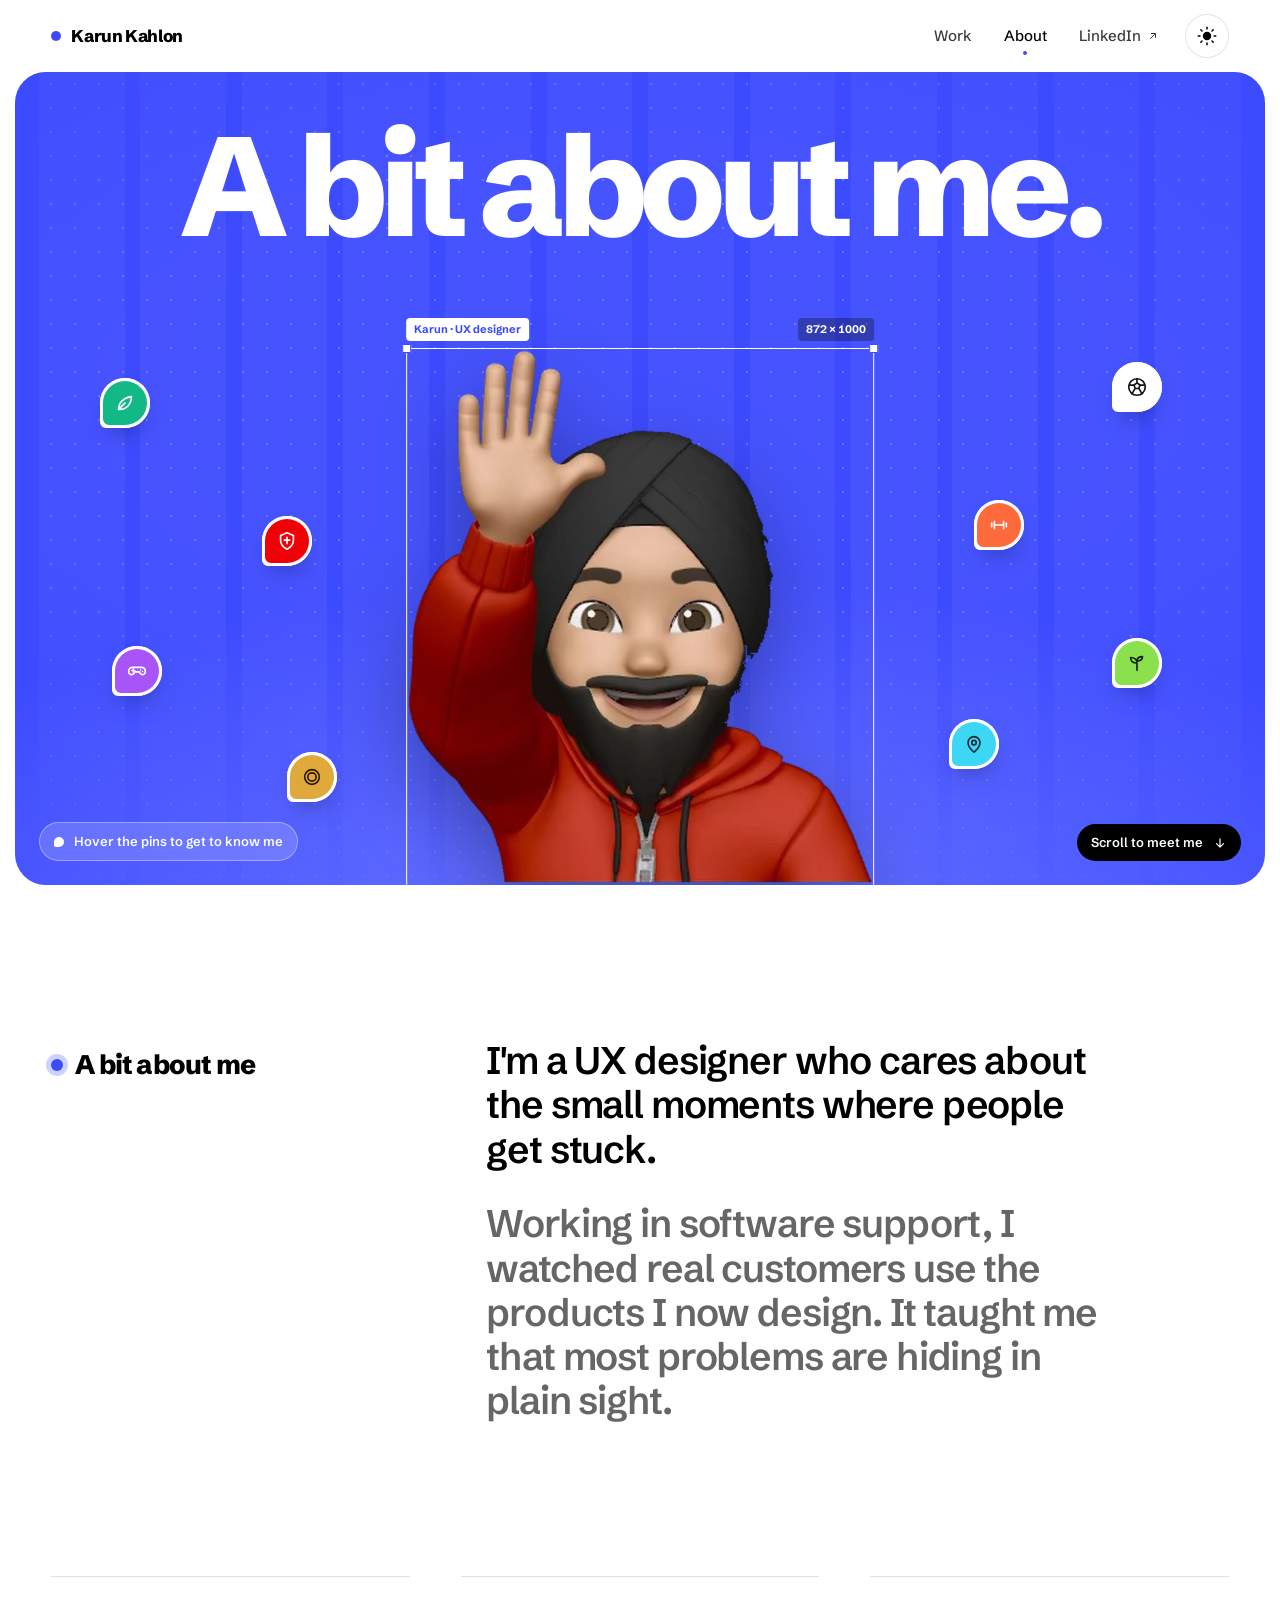
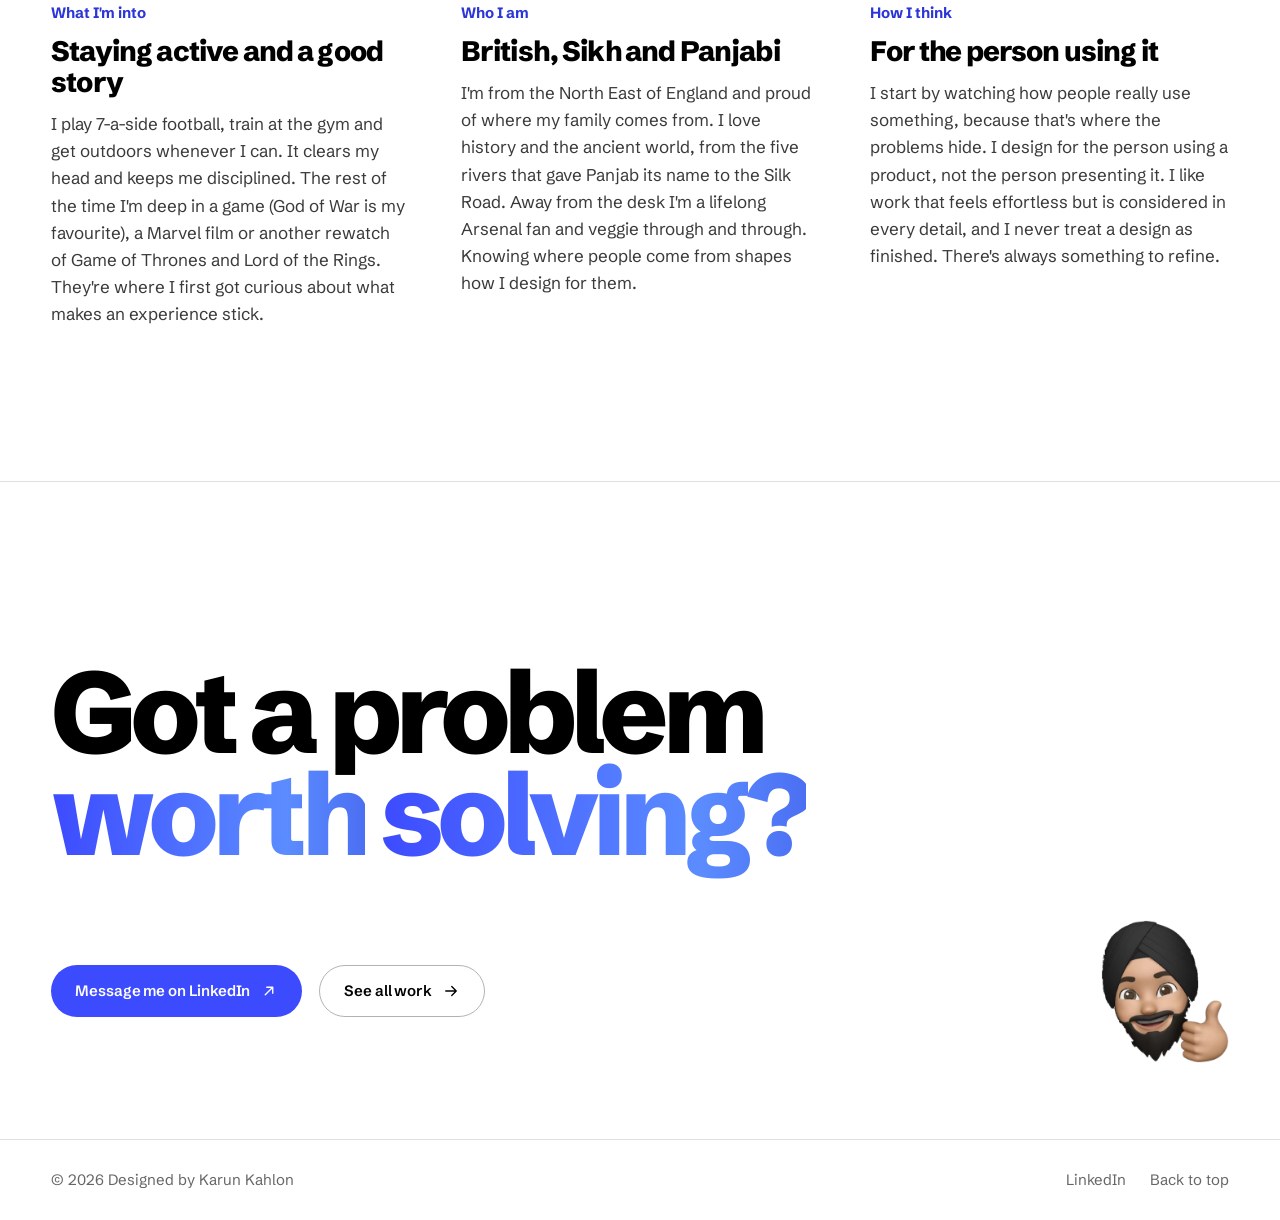
==== commit f17d1f41: "Updating About me" ====
--- a/about.html
+++ b/about.html
@@ -81,7 +81,7 @@
     </div>
     <div class="hpins">
       <button class="hpin" type="button" style="--x:7%;--y:38%;--c:#12B886;--ink:#fff;--i:0" aria-label="Vegetarian. Veggie, through and through."><span class="hpin__dot"><svg viewBox="0 0 24 24" aria-hidden="true"><path d="M5 19c0-8 6-13 14-14 0 8-5 14-13 14M5 19l7-7"/></svg></span><span class="hpin__card" aria-hidden="true"><b>Vegetarian</b><span>Veggie, through and through</span></span></button>
-      <button class="hpin" type="button" style="--x:20%;--y:55%;--c:#EF0107;--ink:#fff;--i:1" aria-label="Arsenal. A Gooner, win or lose."><span class="hpin__dot"><svg viewBox="0 0 24 24" aria-hidden="true"><path d="M12 3l7 3v5c0 5-3 8-7 10-4-2-7-5-7-10V6z"/><path d="M9 11h6M12 8v7"/></svg></span><span class="hpin__card" aria-hidden="true"><b>Arsenal</b><span>A Gooner, win or lose</span></span></button>
+      <button class="hpin" type="button" style="--x:20%;--y:55%;--c:#EF0107;--ink:#fff;--i:1" aria-label="Arsenal. Victoria Concordia Crescit."><span class="hpin__dot"><svg viewBox="0 0 24 24" aria-hidden="true"><path d="M12 3l7 3v5c0 5-3 8-7 10-4-2-7-5-7-10V6z"/><path d="M9 11h6M12 8v7"/></svg></span><span class="hpin__card" aria-hidden="true"><b>Arsenal</b><span>Victoria Concordia Crescit</span></span></button>
       <button class="hpin" type="button" style="--x:8%;--y:71%;--c:#A855F7;--ink:#fff;--i:2" aria-label="Gamer. God of War is my favourite."><span class="hpin__dot"><svg viewBox="0 0 24 24" aria-hidden="true"><path d="M7 8h10a4 4 0 0 1 4 4v1a3 3 0 0 1-5.4 1.8L14.5 13h-5l-1.1 1.8A3 3 0 0 1 3 13v-1a4 4 0 0 1 4-4z"/><path d="M8 10v3M6.5 11.5h3M16 11h.01M18 12.5h.01"/></svg></span><span class="hpin__card" aria-hidden="true"><b>Gamer</b><span>God of War is my favourite</span></span></button>
       <button class="hpin" type="button" style="--x:22%;--y:84%;--c:#E0A93B;--ink:#2A1A00;--i:3" aria-label="Marvel, GOT and LOTR. Big on stories and world-building."><span class="hpin__dot"><svg viewBox="0 0 24 24" aria-hidden="true"><circle cx="12" cy="12" r="8"/><circle cx="12" cy="12" r="4.5"/></svg></span><span class="hpin__card" aria-hidden="true"><b>Marvel, GOT and LOTR</b><span>Big on stories and world-building</span></span></button>
       <button class="hpin hpin--r" type="button" style="--x:88%;--y:36%;--c:#FFFFFF;--ink:#111;--i:4" aria-label="Football. I play 7-a-side."><span class="hpin__dot"><svg viewBox="0 0 24 24" aria-hidden="true"><circle cx="12" cy="12" r="9"/><path d="M12 7.5l3.2 2.3-1.2 3.8h-4l-1.2-3.8zM12 3v4.5M20.5 10l-5.3-.2M17.5 19.5l-3.5-6M6.5 19.5l3.5-6M3.5 10l5.3-.2"/></svg></span><span class="hpin__card" aria-hidden="true"><b>Football</b><span>I play 7-a-side</span></span></button>
@@ -115,7 +115,7 @@
         <li class="me__item">
           <p class="me__label">Who I am</p>
           <h2 class="me__title">British, Sikh and Panjabi</h2>
-          <p class="me__text">I'm from the North East of England and proud of where my family comes from. I love history and the ancient world, from the five rivers that gave Panjab its name to the Silk Road. Away from the desk I'm a lifelong Gooner and veggie through and through. Knowing where people come from shapes how I design for them.</p>
+          <p class="me__text">I'm from the North East of England and proud of where my family comes from. I love history and the ancient world, from the five rivers that gave Panjab its name to the Silk Road. Away from the desk I'm a lifelong Arsenal fan and veggie through and through. Knowing where people come from shapes how I design for them.</p>
         </li>
         <li class="me__item">
           <p class="me__label">How I think</p>
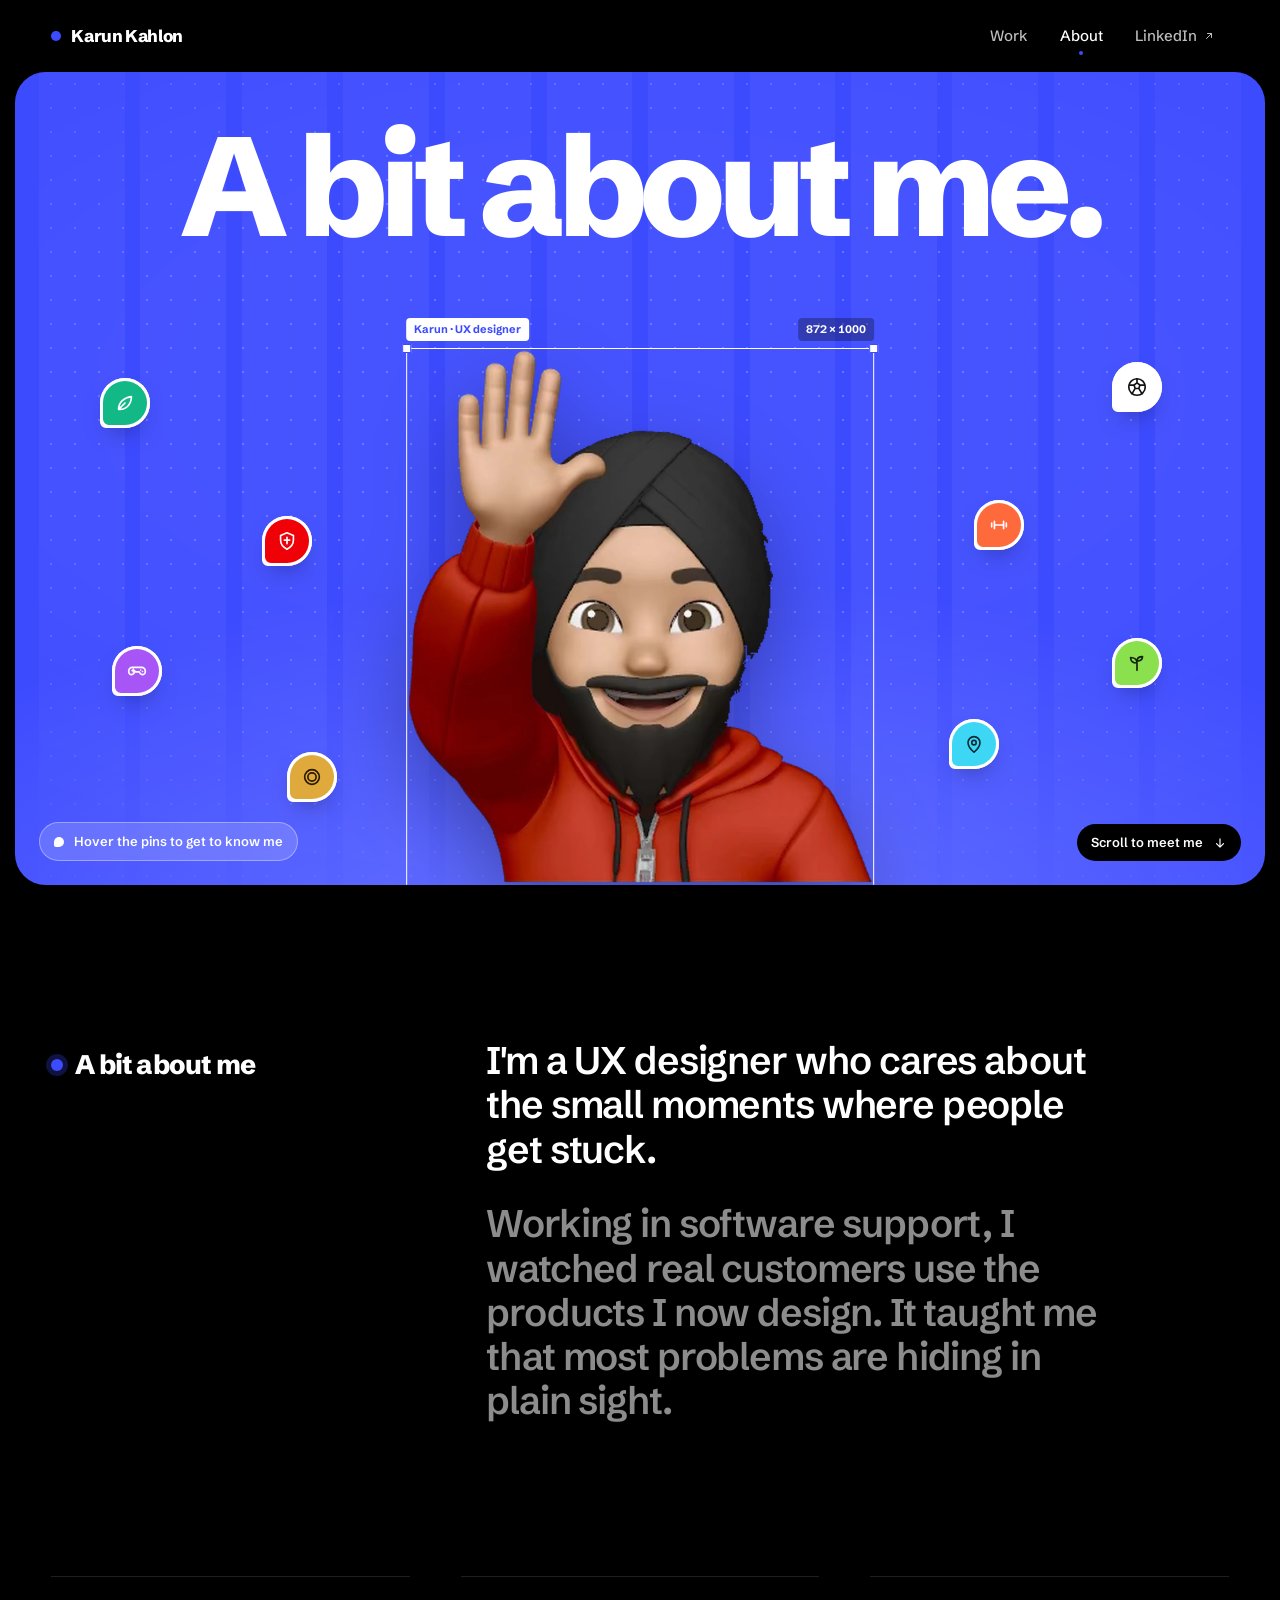
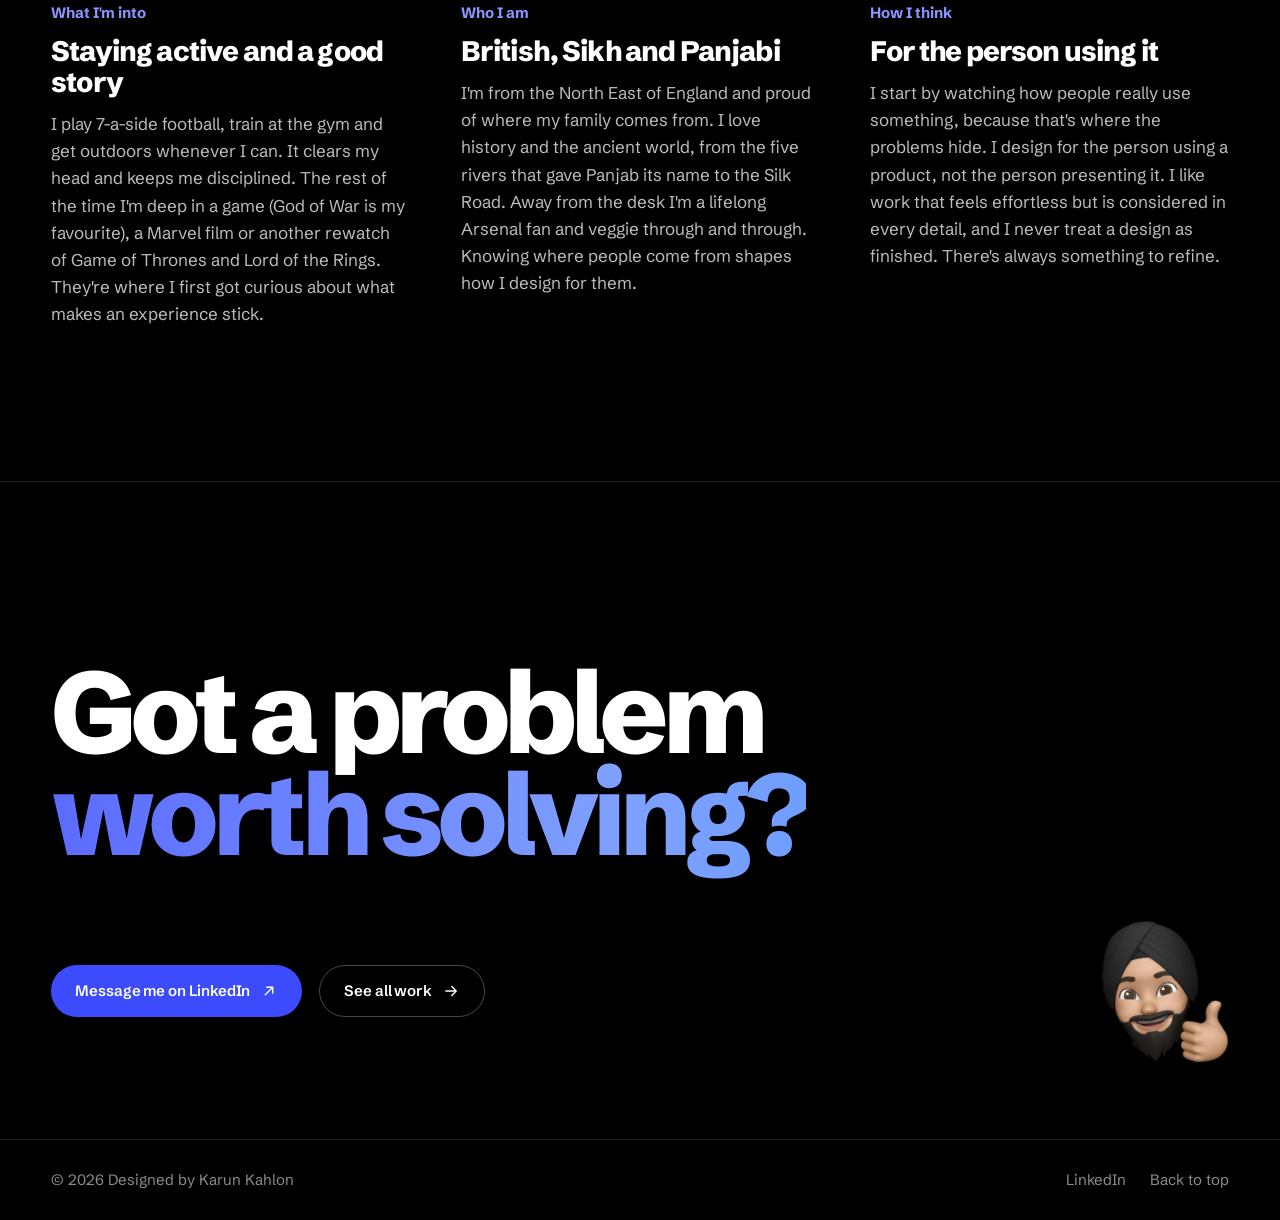
==== commit d483f633: "Rework Selected work, go dark-only, fix contact headline on phones - Selected work: caption under th" ====
--- a/about.html
+++ b/about.html
@@ -15,13 +15,10 @@
   <link rel="stylesheet" href="https://fonts.googleapis.com/css2?family=Schibsted+Grotesk:wght@400..900&display=swap">
   <link rel="stylesheet" href="assets/css/main.css">
   <script>
-    /* Theme before paint + missing-image fallbacks (runs before any image loads) */
+    /* Missing-image fallbacks (runs before any image loads) */
     (function () {
-      var r = document.documentElement, t;
+      var r = document.documentElement;
       r.classList.add("js");
-      try { t = localStorage.getItem("kk-theme"); } catch (e) {}
-      if (!t) t = matchMedia("(prefers-color-scheme: light)").matches ? "light" : "dark";
-      r.dataset.theme = t;
       window.__kkQueue = [];
       document.addEventListener("error", function (e) {
         var i = e.target;
@@ -43,13 +40,6 @@
       <a class="nav__link" href="Projects.html">Work</a>
       <a class="nav__link" href="about.html" aria-current="page">About</a>
       <a class="nav__link" href="https://www.linkedin.com/in/karun-kahlon-783655301/" target="_blank" rel="noopener noreferrer">LinkedIn <svg viewBox="0 0 24 24" fill="none" stroke="currentColor" stroke-width="2" stroke-linecap="round" stroke-linejoin="round" aria-hidden="true"><path d="M7 17 17 7M9 7h8v8"/></svg></a>
-      <button class="theme-toggle" type="button" data-theme-toggle aria-label="Switch theme">
-          <svg viewBox="0 0 24 24" aria-hidden="true">
-            <mask id="moon-cut"><rect width="24" height="24" fill="#fff"/><circle class="moon-mask" cx="30" cy="-6" r="7" fill="#000"/></mask>
-            <circle class="sun-core" cx="12" cy="12" r="5" fill="currentColor" mask="url(#moon-cut)"/>
-            <g class="sun-rays" stroke="currentColor" stroke-width="1.8" stroke-linecap="round"><path d="M12 1.5v2M12 20.5v2M1.5 12h2M20.5 12h2M4.6 4.6 6 6M18 18l1.4 1.4M4.6 19.4 6 18M18 6l1.4-1.4"/></g>
-          </svg>
-      </button>
       <button class="menu-btn nav__menu-btn" type="button" aria-controls="menu" aria-expanded="false" aria-label="Open menu"><span></span></button>
     </nav>
   </div>
--- a/assets/css/main.css
+++ b/assets/css/main.css
@@ -43,9 +43,8 @@
   --spring: cubic-bezier(0.34, 1.56, 0.64, 1);
 }
 
-/* Dark (default) */
-:root,
-:root[data-theme="dark"] {
+/* Dark only */
+:root {
   color-scheme: dark;
   --bg: #000000;
   --surface: #121212;
@@ -62,50 +61,10 @@
   --nav-bg: rgba(0, 0, 0, 0.72);
 }
 
-@media (prefers-color-scheme: light) {
-  :root:not([data-theme="dark"]) {
-    color-scheme: light;
-    --bg: #FFFFFF;
-    --surface: #F2F2F2;
-    --surface-2: #E8E8E8;
-    --text: #000000;
-    --text-2: #3A3A3A;
-    --muted: #666666;
-    --line: rgba(0, 0, 0, 0.12);
-    --line-strong: rgba(0, 0, 0, 0.3);
-    --invert-bg: #000000;
-    --invert-text: #FFFFFF;
-    --accent-text: var(--acc-700);
-    --cc-text: color-mix(in srgb, var(--cc) 80%, #000);
-    --nav-bg: rgba(255, 255, 255, 0.78);
-  }
-}
-
-:root[data-theme="light"] {
-  color-scheme: light;
-  --bg: #FFFFFF;
-  --surface: #F2F2F2;
-  --surface-2: #E8E8E8;
-  --text: #000000;
-  --text-2: #3A3A3A;
-  --muted: #666666;
-  --line: rgba(0, 0, 0, 0.12);
-  --line-strong: rgba(0, 0, 0, 0.3);
-  --invert-bg: #000000;
-  --invert-text: #FFFFFF;
-  --accent-text: var(--acc-700);
-  --cc-text: color-mix(in srgb, var(--cc) 80%, #000);
-  --nav-bg: rgba(255, 255, 255, 0.78);
-}
-
 /* Cross-document page transitions (Chrome/Edge 126+, Safari 18.2+) */
 @view-transition { navigation: auto; }
 ::view-transition-old(root),
 ::view-transition-new(root) { animation-duration: 0.35s; }
-
-/* Theme switch circular reveal */
-.theme-switching::view-transition-old(root),
-.theme-switching::view-transition-new(root) { animation: none; mix-blend-mode: normal; }
 
 /* ---------- 2. Base ---------- */
 *, *::before, *::after { box-sizing: border-box; }
@@ -234,23 +193,6 @@
 }
 .nav__link svg { width: 12px; height: 12px; }
 
-.theme-toggle {
-  width: 44px; height: 44px;
-  border-radius: 50%;
-  border: 1px solid var(--line);
-  display: grid; place-items: center;
-  margin-left: 8px;
-  transition: border-color 0.2s, background-color 0.2s;
-}
-.theme-toggle:hover { border-color: var(--line-strong); background: var(--surface); }
-.theme-toggle svg { width: 20px; height: 20px; overflow: visible; }
-.theme-toggle .sun-core { transition: r 0.5s var(--ease-out), transform 0.5s var(--ease-out); transform-origin: center; }
-.theme-toggle .sun-rays { transition: opacity 0.4s, transform 0.6s var(--ease-out); transform-origin: 12px 12px; }
-.theme-toggle .moon-mask { transition: cx 0.5s var(--ease-out), cy 0.5s var(--ease-out); }
-/* dark theme shows the moon */
-:root[data-theme="dark"] .theme-toggle .sun-rays { opacity: 0; transform: rotate(-60deg) scale(0.6); }
-:root[data-theme="dark"] .theme-toggle .sun-core { r: 9; }
-:root[data-theme="dark"] .theme-toggle .moon-mask { cx: 17; cy: 7; }
 
 .nav__links .nav__menu-btn { display: none; }
 
@@ -338,7 +280,6 @@
 .btn--accent:hover, .btn--accent:focus-visible { --btn-bg: #4A57FF; --glow: rgba(61, 75, 255, 0.55); }
 .btn--ghost { border: 1px solid var(--line-strong); --btn-spot: rgba(140, 149, 255, 0.22); }
 .btn--ghost:hover, .btn--ghost:focus-visible { --btn-bg: var(--surface); border-color: var(--acc-300); --glow: rgba(61, 75, 255, 0.28); }
-:root[data-theme="light"] .btn--ghost:hover, :root[data-theme="light"] .btn--ghost:focus-visible { border-color: var(--acc-500); --glow: rgba(61, 75, 255, 0.2); }
 .btn--invert { --btn-bg: var(--invert-bg); --btn-fg: var(--invert-text); }
 .btn--sm { height: 40px; padding: 0 16px; font-size: var(--fs-xs); }
 
@@ -527,24 +468,44 @@
 .pcard { --c: var(--acc-500); border-top: 1px solid var(--line); }
 .pcard:last-child { border-bottom: 1px solid var(--line); }
 .pcard__link {
-  display: grid; grid-template-columns: minmax(0, 5fr) minmax(0, 6fr);
+  position: relative; isolation: isolate;
+  display: grid; grid-template-columns: minmax(0, 6fr) minmax(0, 5fr);
   gap: clamp(24px, 4vw, 64px); align-items: center;
   padding-block: clamp(28px, 4vw, 56px);
 }
-.pcard__body { display: flex; flex-direction: column; gap: 14px; min-width: 0; }
+/* Hover: a soft glow in the project's colour rises behind the row; the preview itself stays still */
+.pcard__link::before {
+  content: ""; position: absolute; inset: 8px clamp(-24px, -1.6vw, 0px); z-index: -1; border-radius: var(--r-stage);
+  background:
+    radial-gradient(60% 90% at 30% 50%, color-mix(in srgb, var(--c) 22%, transparent), transparent 70%),
+    radial-gradient(50% 80% at 85% 60%, color-mix(in srgb, var(--c) 10%, transparent), transparent 70%);
+  opacity: 0; transition: opacity 0.5s ease;
+  pointer-events: none;
+}
+a.pcard__link:hover::before, a.pcard__link:focus-visible::before { opacity: 1; }
+.pcard__body { display: flex; flex-direction: column; align-items: flex-start; gap: 14px; min-width: 0; }
 .pcard__meta { display: flex; align-items: center; gap: 14px; font-size: var(--fs-sm); font-weight: 600; color: var(--muted); }
 .pcard__cat { display: inline-flex; align-items: center; gap: 8px; color: var(--text); }
 .pcard__cat i { width: 8px; height: 8px; border-radius: 50%; background: var(--c); }
-.pcard__title { font-size: clamp(1.75rem, 3vw, 2.6rem); font-weight: 800; letter-spacing: -0.04em; line-height: 1.05; transition: color 0.2s; }
+.pcard__title { font-size: clamp(1.75rem, 3vw, 2.6rem); font-weight: 800; letter-spacing: -0.04em; line-height: 1.05; }
 .pcard__lede { font-size: var(--fs-md); line-height: 1.5; color: var(--text-2); max-width: 42ch; }
 .pcard__facts { font-size: var(--fs-sm); color: var(--muted); }
-.pcard__cta { display: inline-flex; align-items: center; gap: 8px; margin-top: 4px; font-weight: 700; color: var(--accent-text); }
+/* The call to action reads as a button: a filled pill that brightens and glows with the row */
+.pcard__cta {
+  display: inline-flex; align-items: center; gap: 10px; margin-top: 8px;
+  height: 48px; padding: 0 22px; border-radius: var(--r-pill);
+  background: var(--acc-500); color: var(--on-accent);
+  font-size: var(--fs-sm); font-weight: 700;
+  transition: background-color 0.3s ease, box-shadow 0.4s var(--ease-out);
+}
 .pcard__cta svg { width: 18px; height: 18px; transition: transform 0.4s var(--ease-out); }
-a.pcard__link:hover .pcard__cta svg, a.pcard__link:focus-visible .pcard__cta svg { transform: translate(3px, -3px); }
-a.pcard__link:hover .pcard__title { color: var(--accent-text); }
+a.pcard__link:hover .pcard__cta, a.pcard__link:focus-visible .pcard__cta { background: #4A57FF; box-shadow: 0 10px 30px -10px rgba(61, 75, 255, 0.7); }
+a.pcard__link:hover .pcard__cta svg, a.pcard__link:focus-visible .pcard__cta svg { transform: translateX(4px); }
 .pcard__media { position: relative; aspect-ratio: 16 / 10; border-radius: var(--r-media); overflow: hidden; border: 1px solid var(--line); }
-.pcard__media img { width: 100%; height: 100%; object-fit: cover; object-position: top; transition: scale 0.8s var(--ease-out); }
-a.pcard__link:hover .pcard__media img { scale: 1.02; }
+.pcard__media img { width: 100%; height: 100%; object-fit: cover; object-position: top; }
+.pwork__head { align-items: flex-end; }
+.pwork__note { margin-top: 16px; }
+.pwork__all { flex: none; }
 /* Coming soon: text only, no image */
 .pcard--soon .pcard__link { grid-template-columns: minmax(0, 1fr); }
 .pcard--soon .pcard__title { color: var(--muted); }
@@ -566,8 +527,8 @@
 /* Headline lights up word by word as it scrolls in; the question cycles through shades of blue */
 .contact__title .cw { opacity: 0.16; transition: opacity 0.35s linear; }
 .contact__title .cw.is-on { opacity: 1; }
-.contact__title .cw--accent {
-  background: linear-gradient(90deg, #3D4BFF, #5B8CFF, #2B36D9, #4FA3FF, #3D4BFF) 0 0 / 300% 100%;
+.contact__title .cw-accent {
+  background: linear-gradient(90deg, #5B6BFF, #7FA0FF, #4F9BFF, #8C95FF, #5B6BFF) 0 0 / 300% 100%;
   -webkit-background-clip: text; background-clip: text; color: transparent;
   animation: sheen 9s linear infinite;
   padding-bottom: 0.06em;
@@ -1433,7 +1394,6 @@
   .contact__memoji { display: none; }
   .work-bar { --bar-h: 60px; }
   .pcard__link { grid-template-columns: minmax(0, 1fr); gap: 20px; }
-  .pcard__media { order: -1; }
   .nav.is-hidden { transform: none; }
   .filters { -webkit-mask-image: linear-gradient(90deg, #000 82%, transparent); mask-image: linear-gradient(90deg, #000 82%, transparent); padding-right: 24px; }
   .bento { display: grid; grid-template-columns: minmax(0, 1fr); }
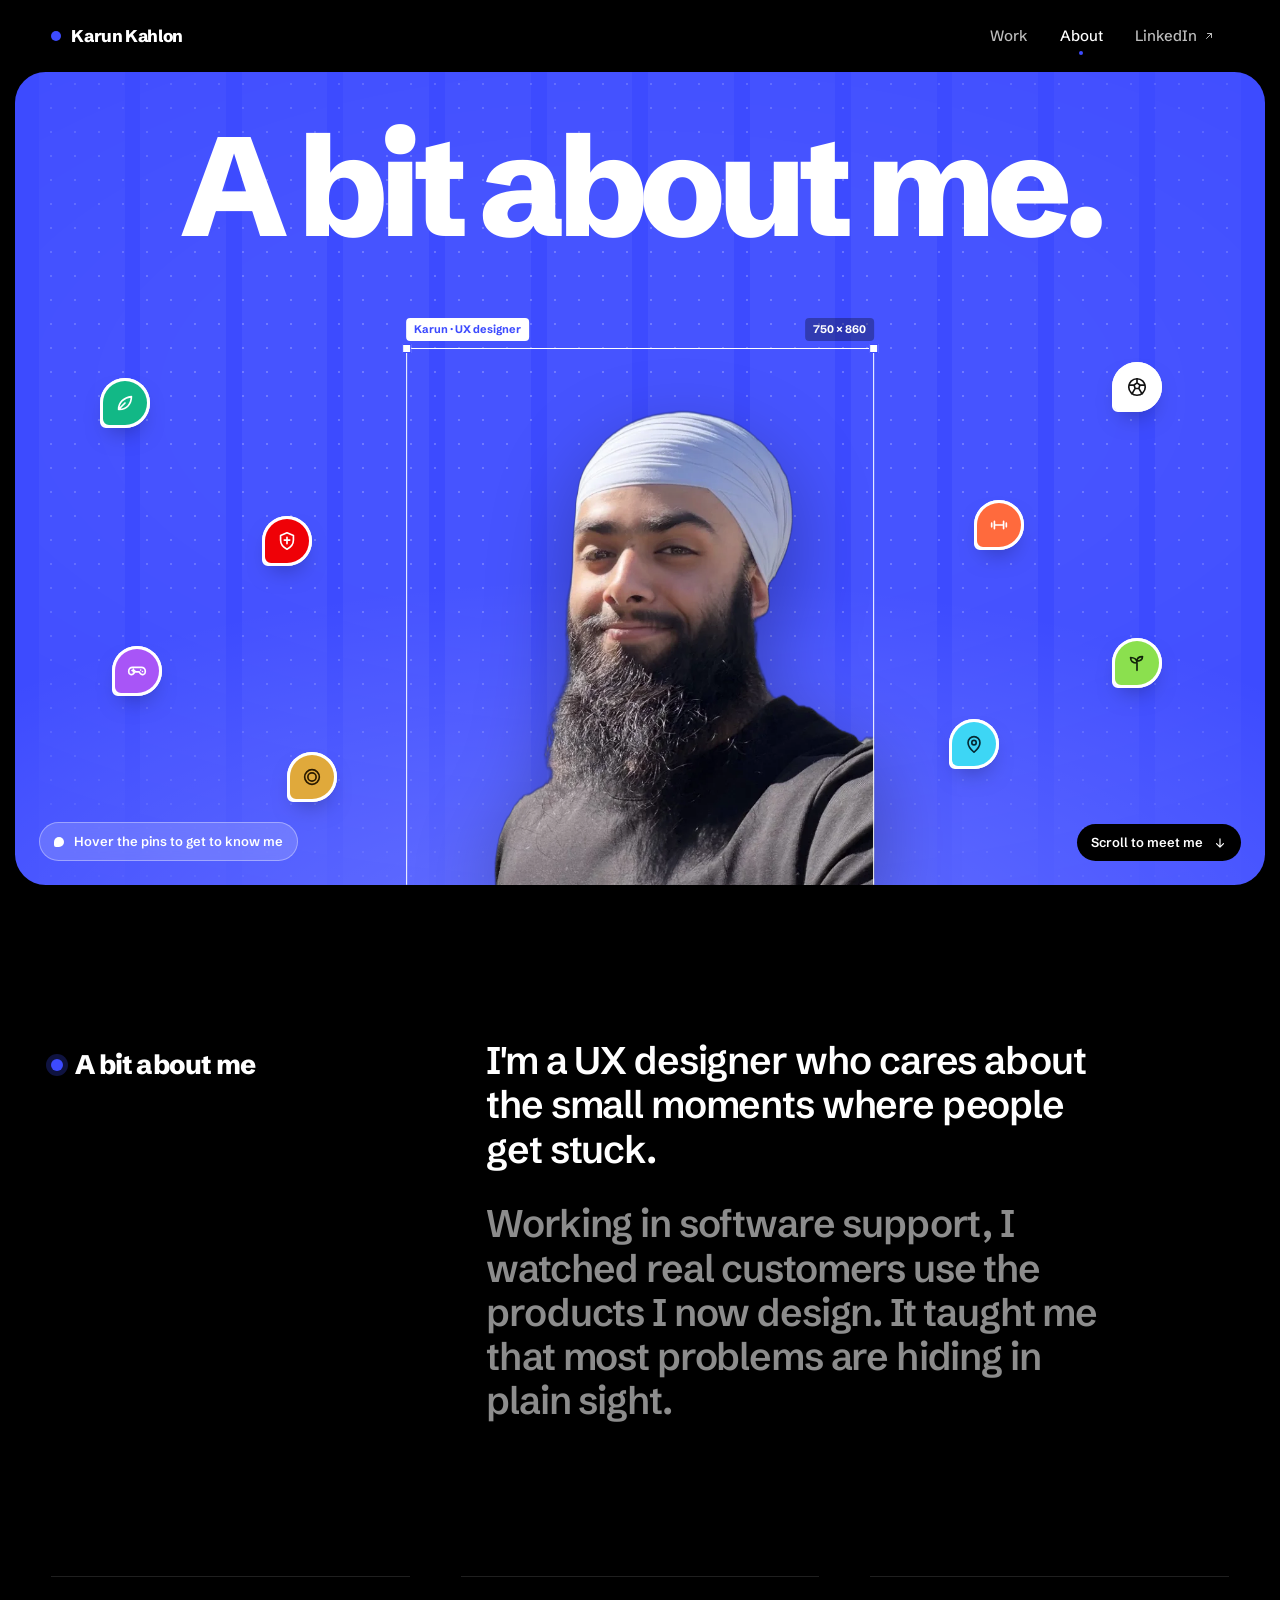
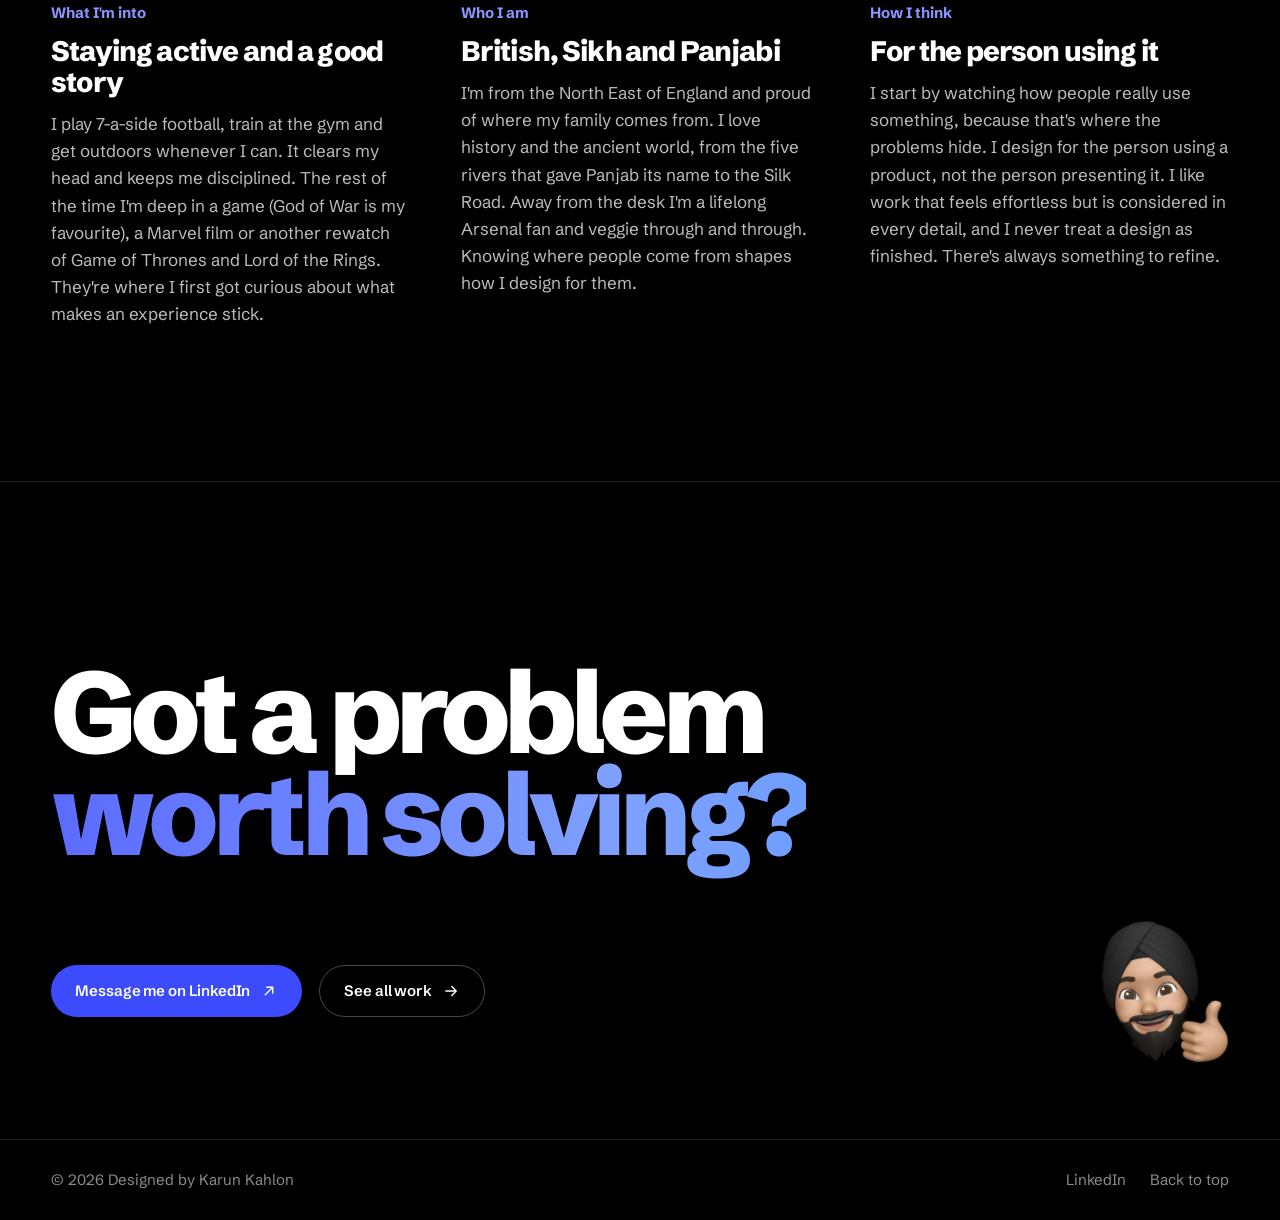
==== commit 75048883: "Replace About hero memoji with a photo of Karun Background-removed selfie, cropped to head and shoul" ====
--- a/about.html
+++ b/about.html
@@ -65,7 +65,7 @@
     <div class="about-hero__grid" aria-hidden="true"></div>
     <div class="about-hero__frame" aria-hidden="true">
       <span class="ahf__name">Karun · UX designer</span>
-      <span class="ahf__size">872 × 1000</span>
+      <span class="ahf__size">750 × 860</span>
       <i class="ahf__h ahf__h--tl"></i><i class="ahf__h ahf__h--tr"></i>
       <span class="ahf__red ahf__red--l"><b></b></span><span class="ahf__red ahf__red--r"><b></b></span>
     </div>
@@ -80,7 +80,7 @@
       <button class="hpin hpin--r" type="button" style="--x:75%;--y:80%;--c:#3DD6F5;--ink:#062A33;--i:7" aria-label="North East England. Where I'm from."><span class="hpin__dot"><svg viewBox="0 0 24 24" aria-hidden="true"><path d="M12 21s-6.5-5.8-6.5-10.5a6.5 6.5 0 0 1 13 0C18.5 15.2 12 21 12 21z"/><circle cx="12" cy="10.5" r="2.4"/></svg></span><span class="hpin__card" aria-hidden="true"><b>North East England</b><span>Where I'm from</span></span></button>
     </div>
     <p class="hpins__hint" aria-hidden="true"><span class="hpins__hint-dot"></span><span class="only-hover">Hover the pins to get to know me</span><span class="only-touch">Tap the pins to get to know me</span></p>
-    <img class="about-hero__memoji" src="Images/Memoji/wave.png" alt="Karun's memoji, waving hello" width="872" height="1000">
+    <img class="about-hero__memoji" src="Images/About/karun.webp" alt="Karun smiling, wearing a light blue turban and a black T-shirt" width="750" height="860">
     <span class="about-hero__cue" aria-hidden="true">Scroll to meet me <svg viewBox="0 0 24 24" fill="none" stroke="currentColor" stroke-width="2" stroke-linecap="round" stroke-linejoin="round" aria-hidden="true"><path d="M12 5v14M6 13l6 6 6-6"/></svg></span>
   </section>
 
--- a/assets/css/main.css
+++ b/assets/css/main.css
@@ -619,7 +619,7 @@
 .about-hero__memoji { z-index: 1; }
 .about-hero__frame {
   position: absolute; left: 50%; bottom: 0; z-index: 2;
-  height: min(66%, 600px); aspect-ratio: 872 / 1000; translate: -50% 0;
+  height: min(66%, 600px); aspect-ratio: 750 / 860; translate: -50% 0;
   border: 1.5px solid #fff; border-bottom: 0;
   pointer-events: auto;
 }
